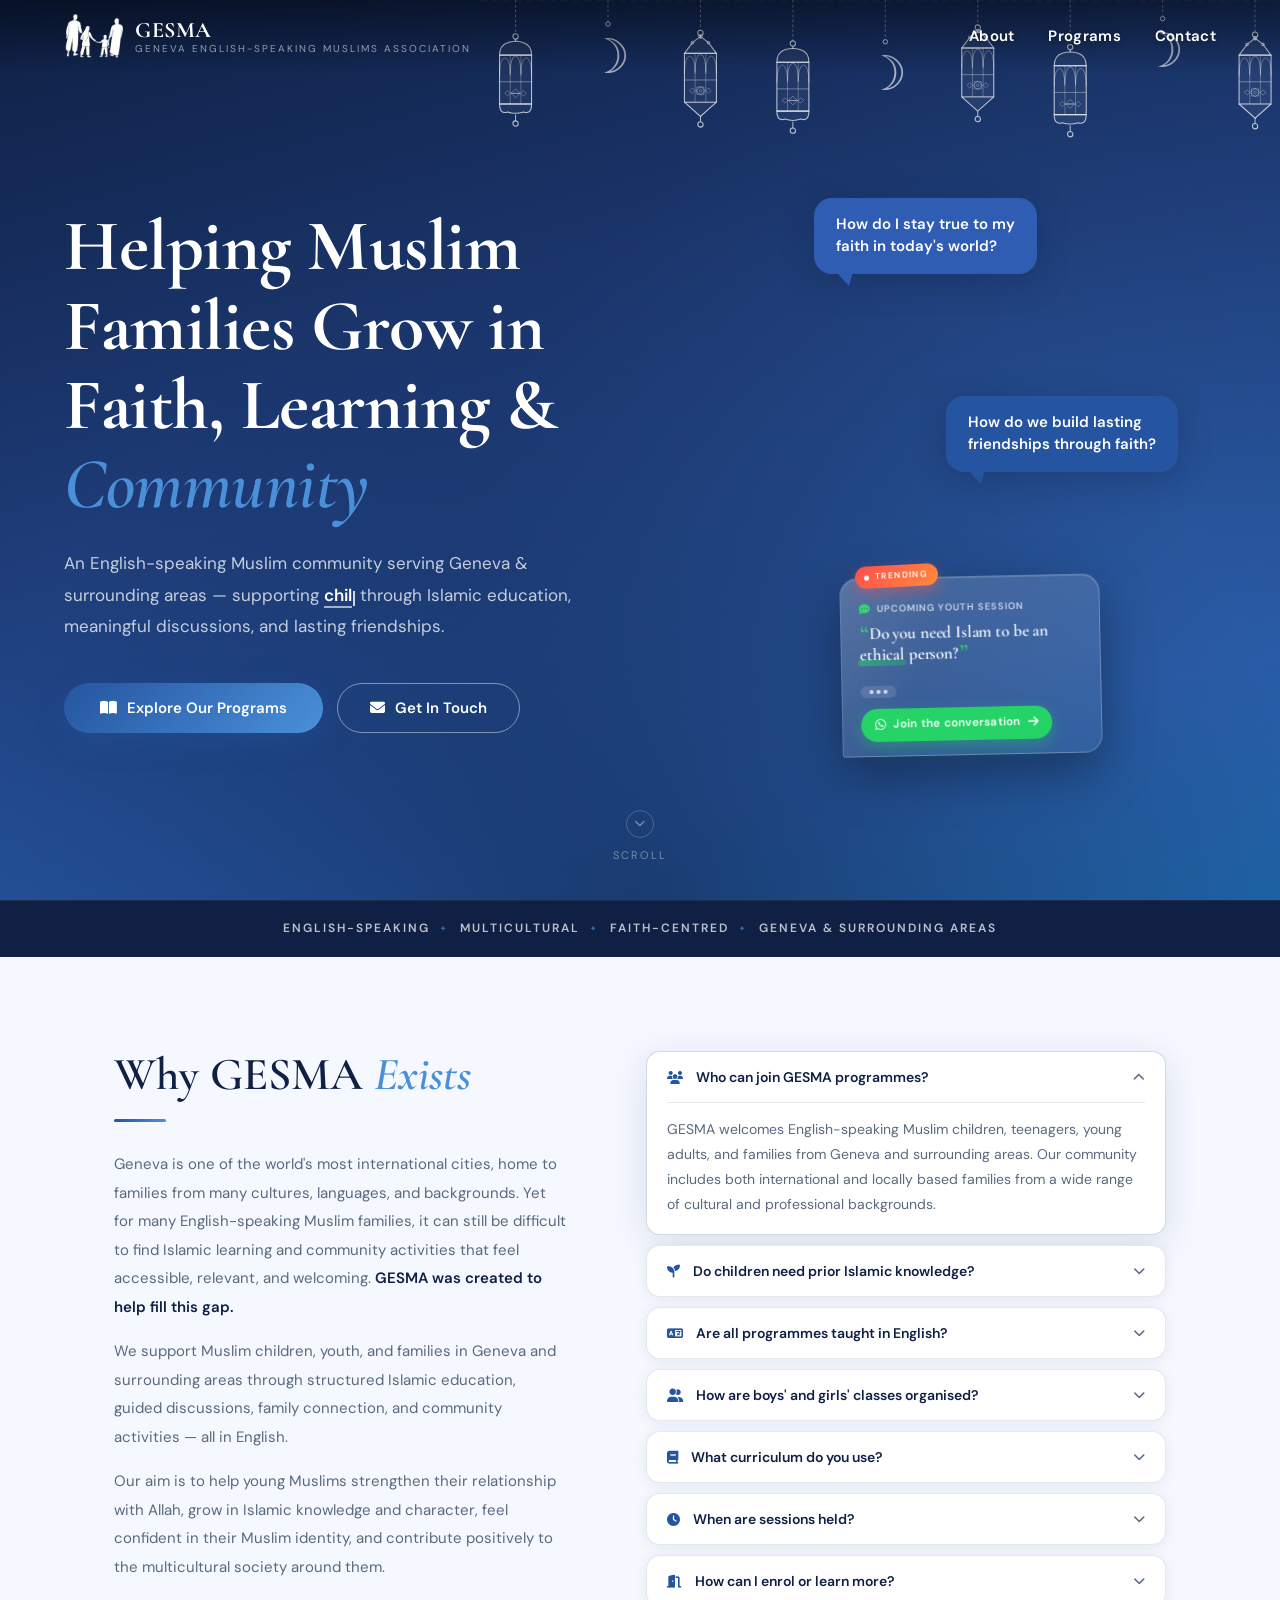
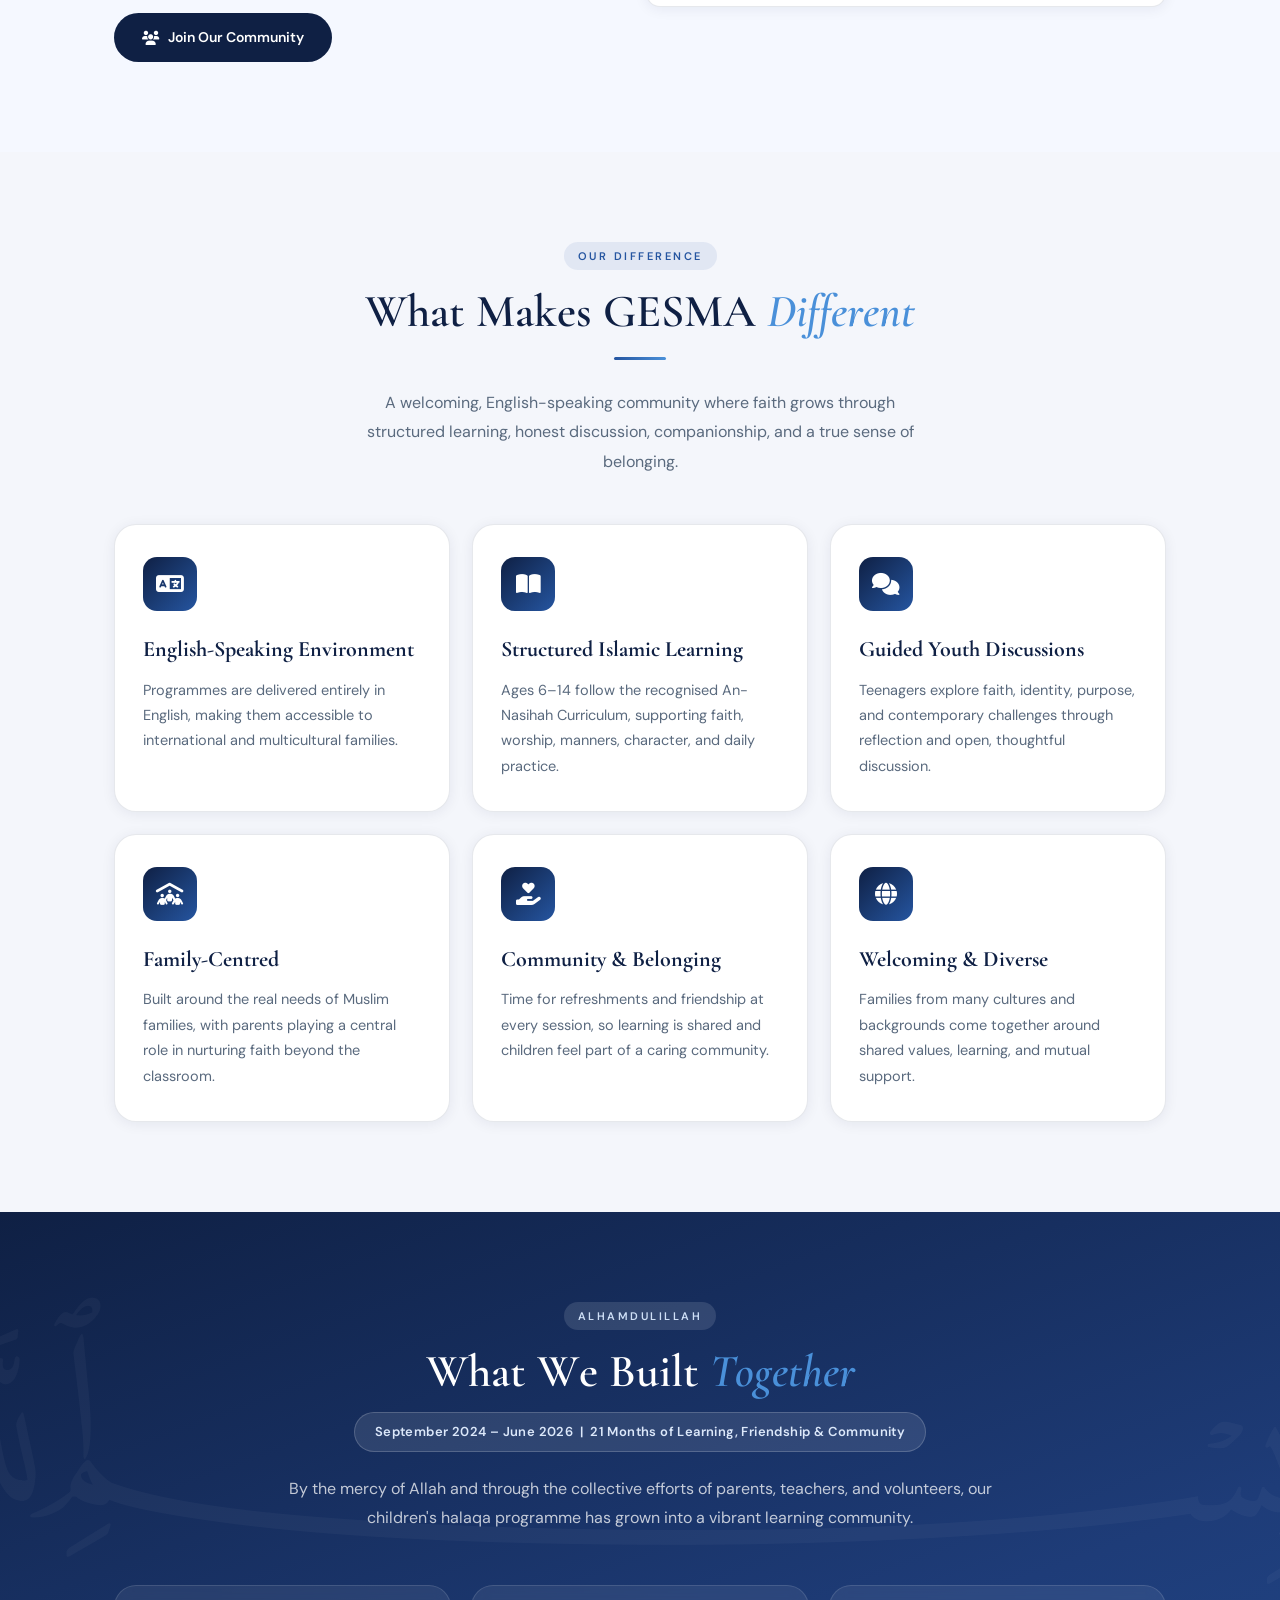
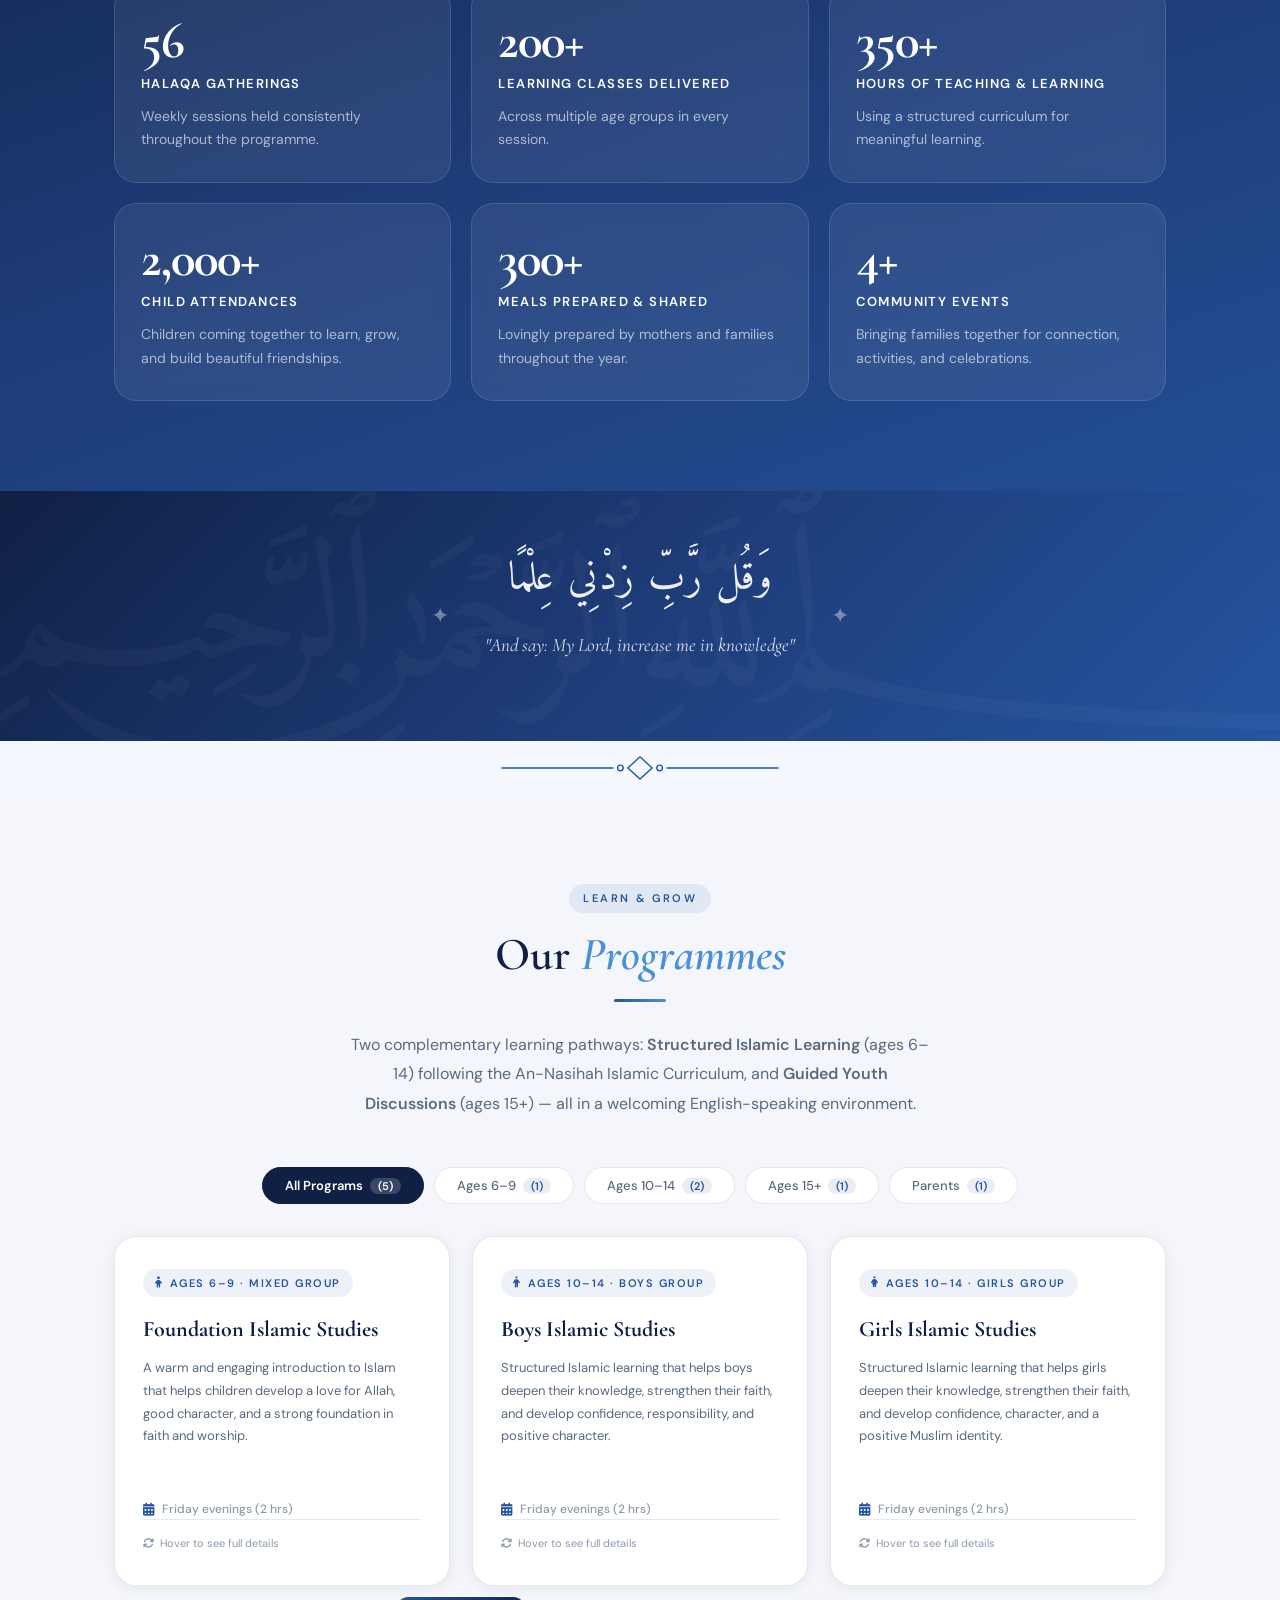
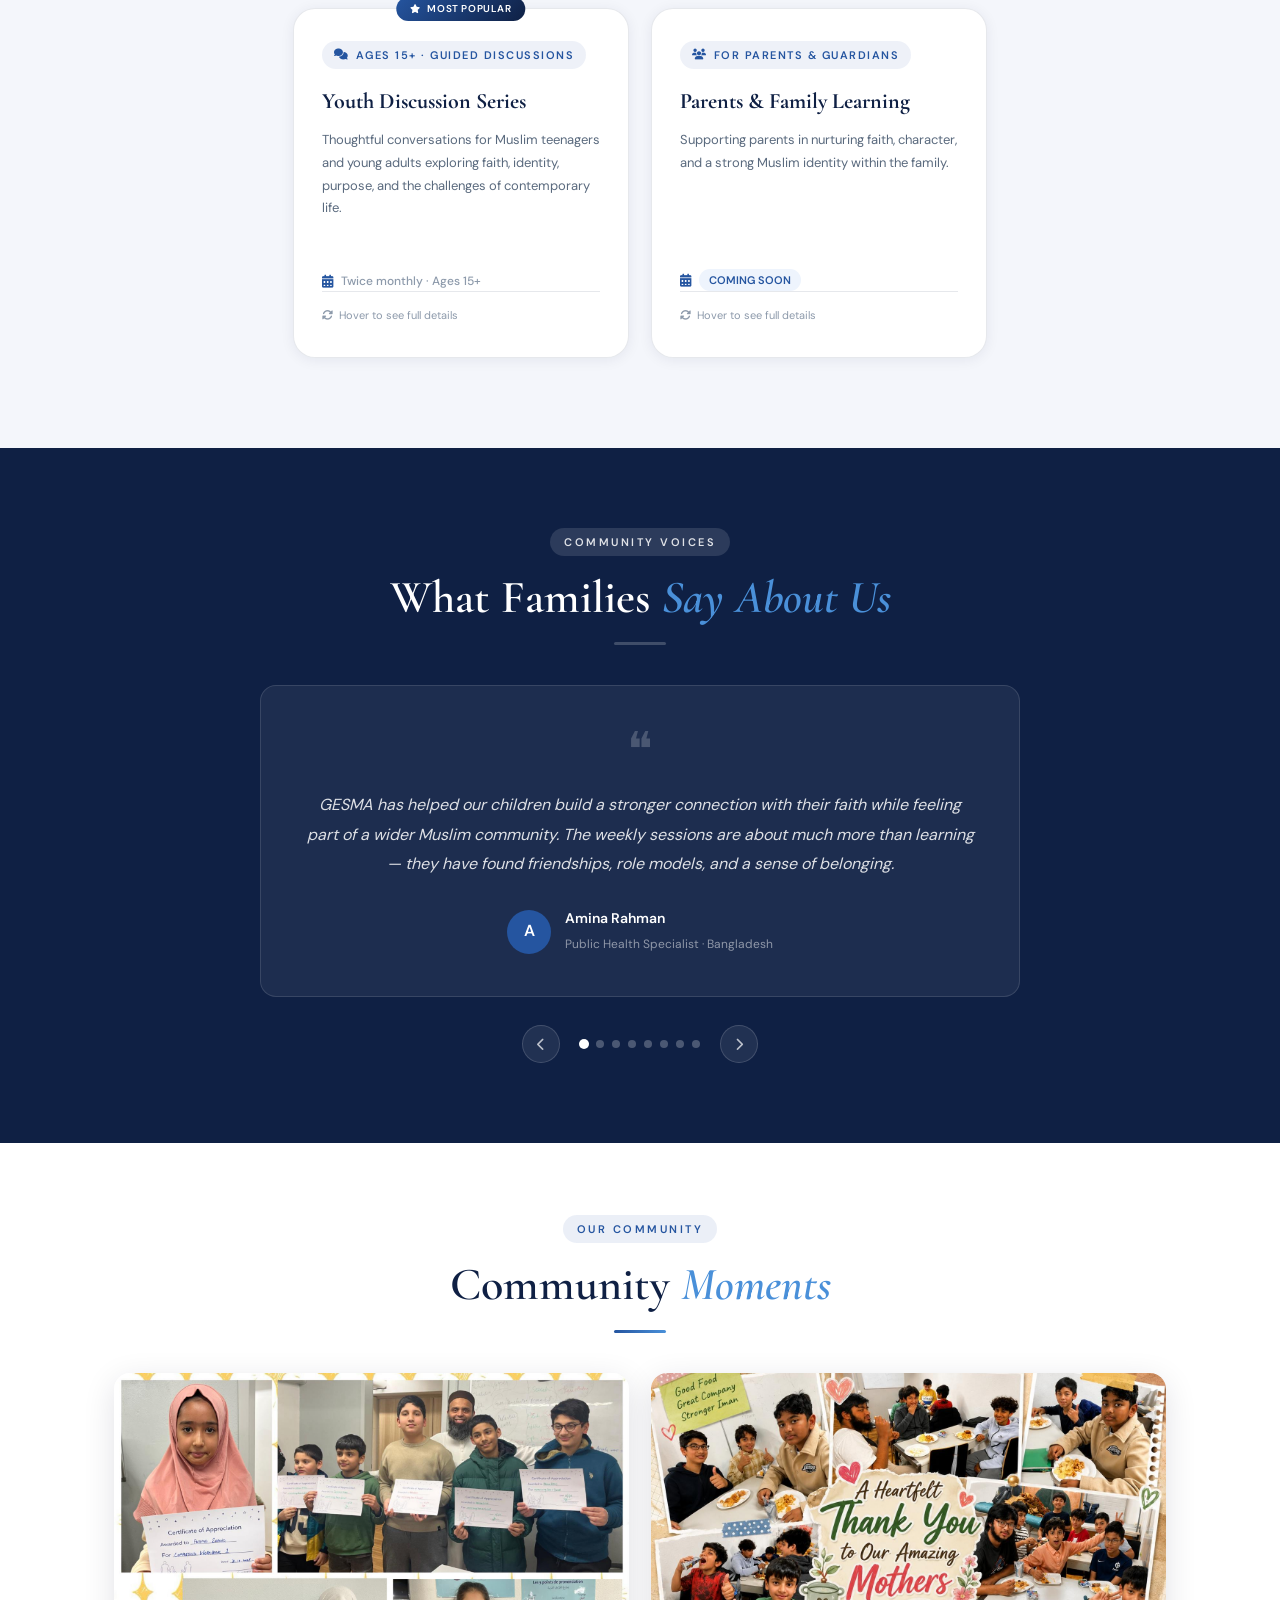
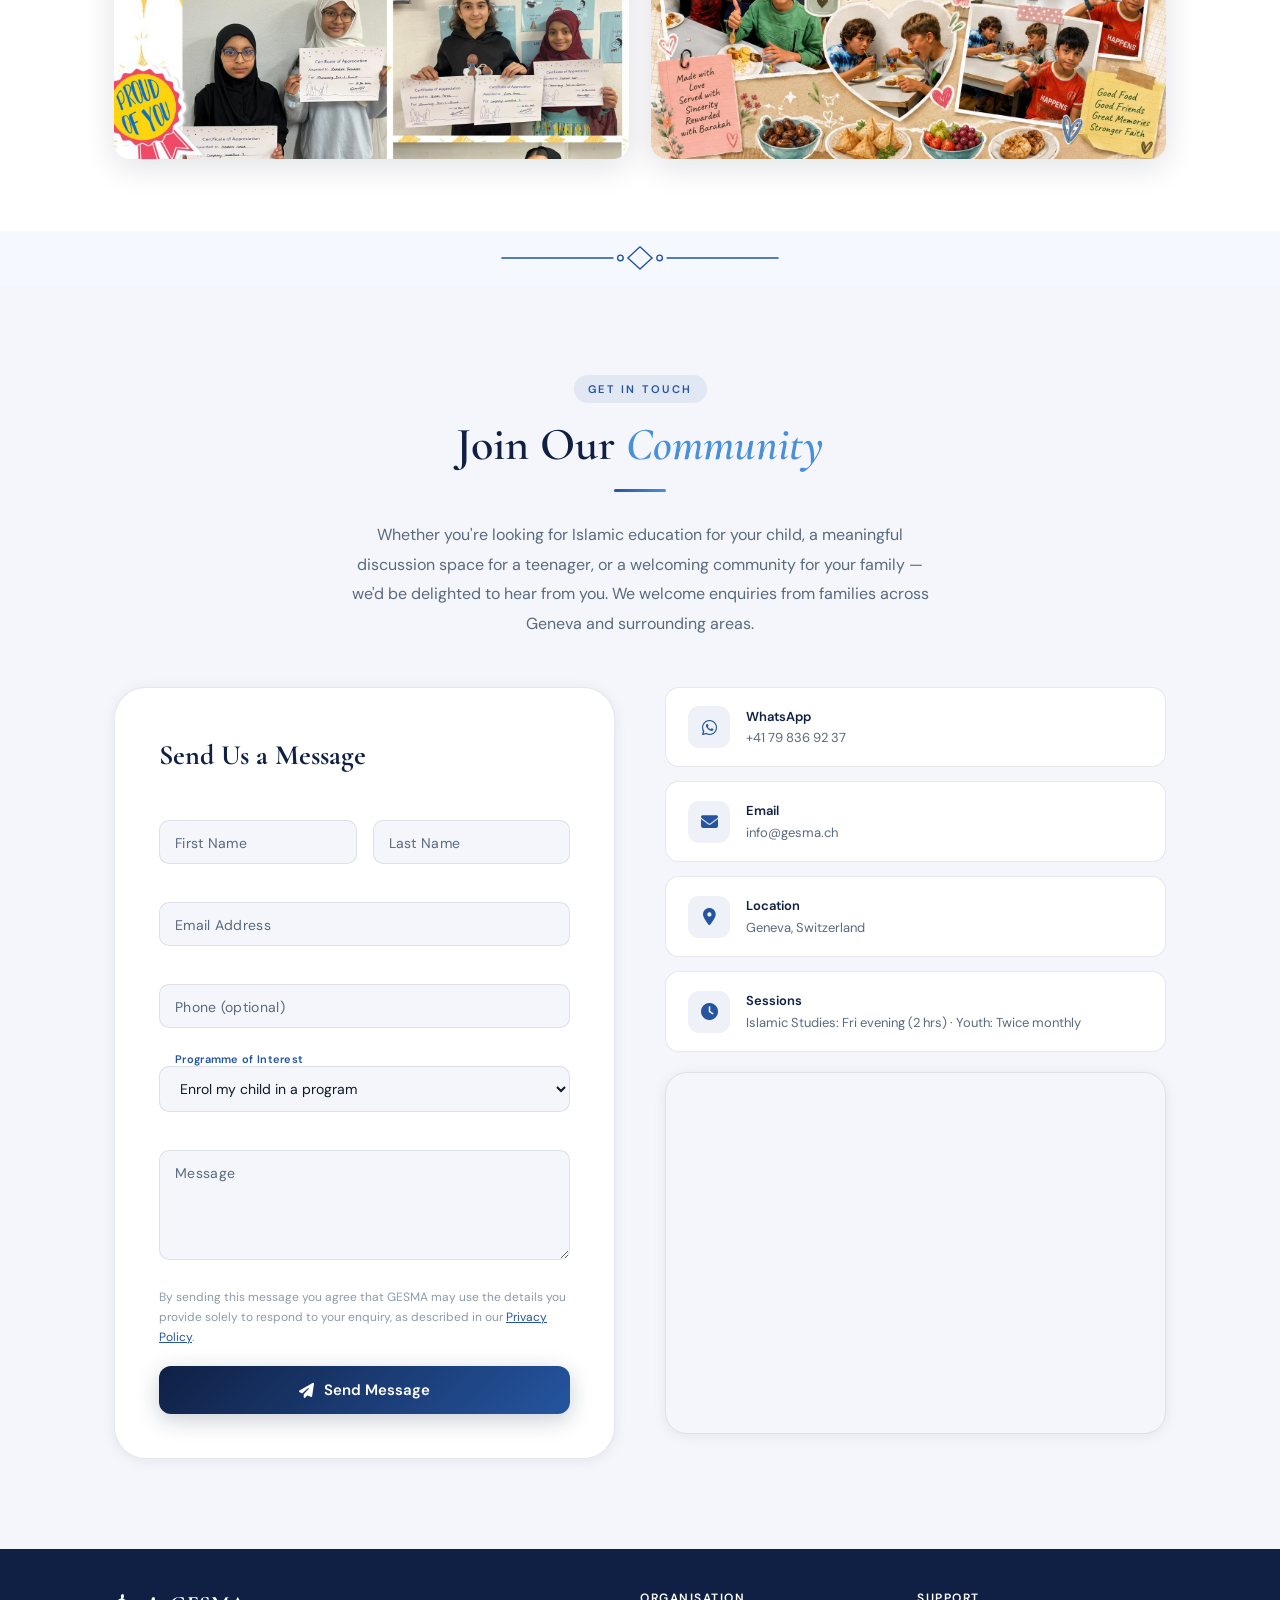
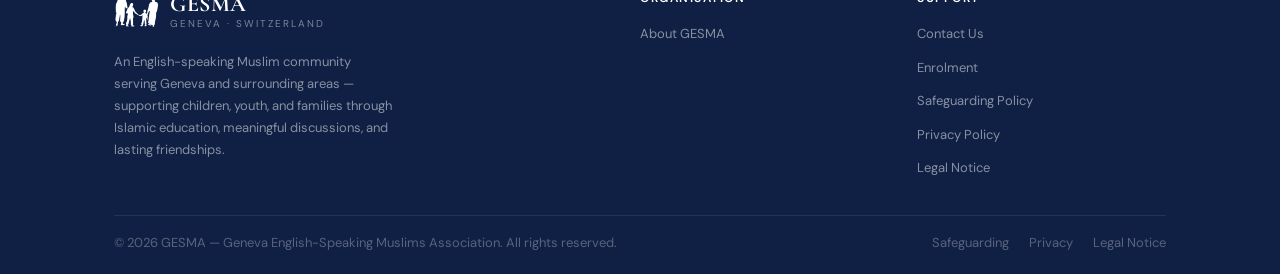
==== public/index.html @ 58cef281 "Remove favicon (tab icon) from all pages Co-Authored-By: Claude Opus 4.8 <noreply@anthropic.com>" ====
<!DOCTYPE html>
<html lang="en">

<head>
  <meta charset="UTF-8" />
  <meta name="viewport" content="width=device-width, initial-scale=1.0" />
  <title>GESMA – Geneva English-Speaking Muslims Association</title>
  <meta name="description" content="GESMA is an English-speaking Muslim community in Geneva offering structured Islamic education for children, guided youth discussions, and family activities — all in English." />

  <!-- Open Graph / link previews (WhatsApp, social) -->
  <meta property="og:type" content="website" />
  <meta property="og:site_name" content="GESMA" />
  <meta property="og:title" content="GESMA – Geneva English-Speaking Muslims Association" />
  <meta property="og:description" content="An English-speaking Muslim community in Geneva — Islamic education for children, guided youth discussions, and family activities, all in English." />
  <meta property="og:url" content="https://gesma.ch/" />
  <meta property="og:locale" content="en_GB" />
  <meta name="twitter:card" content="summary" />
  <meta name="twitter:title" content="GESMA – Geneva English-Speaking Muslims Association" />
  <meta name="twitter:description" content="An English-speaking Muslim community in Geneva — Islamic education, youth discussions, and family activities, all in English." />

  <link rel="stylesheet" href="assets/fonts/fonts.css" />
  <link rel="stylesheet" href="assets/fontawesome/css/all.min.css" />
  <link rel="stylesheet" href="style.css?v=2">
</head>

<body>

  <!-- Reading progress bar -->
  <div class="read-progress" id="readProgress"></div>

  <!-- NAVBAR -->
  <nav id="navbar">
    <div class="nav-inner">
      <a href="#" class="nav-logo">
        <img src="assets/final-logo.png" alt="GESMA Logo" class="logo-mark">
        <div class="logo-text">
          <strong>GESMA</strong>
          <span>Geneva English-Speaking Muslims Association</span>
        </div>
      </a>
      <nav class="nav-links">
        <a href="#about">About</a>
        <a href="#programs">Programs</a>
        <a href="#contact">Contact</a>
      </nav>
      <div class="hamburger" onclick="toggleMobile()">
        <span></span><span></span><span></span>
      </div>
    </div>
  </nav>

  <div id="mobileNav">
    <a href="#about" onclick="closeMobile()">About</a>
    <a href="#programs" onclick="closeMobile()">Programs</a>
    <a href="#contact" onclick="closeMobile()">Contact</a>
  </div>

  <!-- HERO -->
  <header class="hero" id="home">
    <div class="hero-bg-overlay"></div>
    <div class="hero-geometric-pattern"></div>
    <!-- Islamic decorative elements -->
    <div class="hero-deco" aria-hidden="true">
      <svg class="hero-deco-svg" viewBox="0 0 1440 210" preserveAspectRatio="xMidYMin meet" xmlns="http://www.w3.org/2000/svg">

        <!-- eave rope -->
        <line x1="540" y1="1" x2="1440" y2="1" stroke="rgba(255,255,255,.12)" stroke-width="0.8" stroke-dasharray="8 5"/>

        <!-- hd1: fanoos x=580 S=38 -->
        <g transform="translate(580,0)"><g class="hang hd1"><line x1="0" y1="0" x2="0" y2="38" stroke="rgba(255,255,255,.42)" stroke-width="1" stroke-dasharray="3 2.5"/>
          <circle cx="0" cy="41" r="3" stroke="rgba(255,255,255,.70)" stroke-width="1.2" fill="none"/>
          <line x1="0" y1="44" x2="0" y2="47" stroke="rgba(255,255,255,.70)" stroke-width="1.4"/>
          <path d="M-18,62 Q-18,51 -9,48 Q0,45 9,48 Q18,51 18,62 Z" stroke="rgba(255,255,255,.70)" stroke-width="1.2" fill="rgba(255,255,255,.05)"/>
          <rect x="-18" y="62" width="36" height="55" stroke="rgba(255,255,255,.70)" stroke-width="1.2" fill="rgba(255,255,255,.05)"/>
          <line x1="-6" y1="62" x2="-6" y2="117" stroke="rgba(255,255,255,.38)" stroke-width=".8"/>
          <line x1="6" y1="62" x2="6" y2="117" stroke="rgba(255,255,255,.38)" stroke-width=".8"/>
          <path d="M-6,83 Q-6,64 0,63 Q6,64 6,83" stroke="rgba(255,255,255,.38)" stroke-width="1" fill="none"/>
          <path d="M-18,85 Q-18,66 -12,65 Q-6,66 -6,85" stroke="rgba(255,255,255,.38)" stroke-width=".9" fill="none"/>
          <path d="M6,85 Q6,66 12,65 Q18,66 18,85" stroke="rgba(255,255,255,.38)" stroke-width=".9" fill="none"/>
          <line x1="-18" y1="92" x2="18" y2="92" stroke="rgba(255,255,255,.38)" stroke-width="1"/>
          <path d="M0,100 L5,105 L-5,105 Z" stroke="rgba(255,255,255,.38)" stroke-width=".9" fill="none"/>
          <path d="M0,110 L5,105 L-5,105 Z" stroke="rgba(255,255,255,.38)" stroke-width=".9" fill="none"/>
          <path d="M-9,102 L-6,105 L-9,108 L-12,105 Z" stroke="rgba(255,255,255,.38)" stroke-width=".8" fill="none"/>
          <path d="M9,102 L12,105 L9,108 L6,105 Z" stroke="rgba(255,255,255,.38)" stroke-width=".8" fill="none"/>
          <path d="M-18,117 Q-18,129 -9,126 Q0,129 9,126 Q18,129 18,117 Z" stroke="rgba(255,255,255,.70)" stroke-width="1.2" fill="rgba(255,255,255,.05)"/>
          <line x1="0" y1="129" x2="0" y2="136" stroke="rgba(255,255,255,.70)" stroke-width="1.1"/>
          <circle cx="0" cy="139" r="3" stroke="rgba(255,255,255,.70)" stroke-width="1.2" fill="none"/>
        </g></g>

        <!-- hd2: big moon x=684 S=24 -->
        <g transform="translate(684,0)"><g class="hang hd2"><line x1="0" y1="0" x2="0" y2="24" stroke="rgba(255,255,255,.42)" stroke-width="1" stroke-dasharray="3 2.5"/>
          <circle cx="0" cy="27" r="2.5" stroke="rgba(255,255,255,.70)" stroke-width="1.1" fill="none"/>
          <text x="0" y="68" text-anchor="middle" dominant-baseline="middle" font-size="54" fill="rgba(255,255,255,.62)">&#9789;</text>
        </g></g>

        <!-- hd3: qandeel x=788 S=34 -->
        <g transform="translate(788,0)"><g class="hang hd3"><line x1="0" y1="0" x2="0" y2="34" stroke="rgba(255,255,255,.42)" stroke-width="1" stroke-dasharray="3 2.5"/>
          <circle cx="0" cy="37" r="3" stroke="rgba(255,255,255,.70)" stroke-width="1.2" fill="none"/>
          <line x1="0" y1="40" x2="0" y2="43" stroke="rgba(255,255,255,.70)" stroke-width="1.4"/>
          <path d="M-18,60 L-9,48 L0,41 L9,48 L18,60 Z" stroke="rgba(255,255,255,.70)" stroke-width="1.2" fill="rgba(255,255,255,.05)"/>
          <circle cx="0" cy="41" r="2" stroke="rgba(255,255,255,.70)" stroke-width="1" fill="none"/>
          <circle cx="-9" cy="48" r="1.5" stroke="rgba(255,255,255,.70)" stroke-width="1" fill="none"/>
          <circle cx="9" cy="48" r="1.5" stroke="rgba(255,255,255,.70)" stroke-width="1" fill="none"/>
          <rect x="-18" y="60" width="36" height="55" stroke="rgba(255,255,255,.70)" stroke-width="1.2" fill="rgba(255,255,255,.05)"/>
          <line x1="-6" y1="60" x2="-6" y2="115" stroke="rgba(255,255,255,.38)" stroke-width=".8"/>
          <line x1="6" y1="60" x2="6" y2="115" stroke="rgba(255,255,255,.38)" stroke-width=".8"/>
          <path d="M-6,81 Q-6,62 0,61 Q6,62 6,81" stroke="rgba(255,255,255,.38)" stroke-width="1" fill="none"/>
          <path d="M-18,83 Q-18,64 -12,63 Q-6,64 -6,83" stroke="rgba(255,255,255,.38)" stroke-width=".9" fill="none"/>
          <path d="M6,83 Q6,64 12,63 Q18,64 18,83" stroke="rgba(255,255,255,.38)" stroke-width=".9" fill="none"/>
          <line x1="-18" y1="90" x2="18" y2="90" stroke="rgba(255,255,255,.38)" stroke-width="1"/>
          <path d="M0,97 L5,102 L0,107 L-5,102 Z" stroke="rgba(255,255,255,.38)" stroke-width=".9" fill="none"/>
          <path d="M-4,98 L4,98 L4,106 L-4,106 Z" stroke="rgba(255,255,255,.38)" stroke-width=".9" fill="none"/>
          <circle cx="0" cy="102" r="1.5" stroke="rgba(255,255,255,.38)" stroke-width=".8" fill="none"/>
          <path d="M-9,99 L-6,102 L-9,105 L-12,102 Z" stroke="rgba(255,255,255,.38)" stroke-width=".8" fill="none"/>
          <path d="M9,99 L12,102 L9,105 L6,102 Z" stroke="rgba(255,255,255,.38)" stroke-width=".8" fill="none"/>
          <path d="M-18,115 L0,131 L18,115" stroke="rgba(255,255,255,.70)" stroke-width="1.2" fill="rgba(255,255,255,.05)"/>
          <line x1="0" y1="131" x2="0" y2="137" stroke="rgba(255,255,255,.70)" stroke-width="1.1"/>
          <circle cx="0" cy="140" r="3" stroke="rgba(255,255,255,.70)" stroke-width="1.2" fill="none"/>
        </g></g>

        <!-- hd4: fanoos x=892 S=46 -->
        <g transform="translate(892,0)"><g class="hang hd4"><line x1="0" y1="0" x2="0" y2="46" stroke="rgba(255,255,255,.42)" stroke-width="1" stroke-dasharray="3 2.5"/>
          <circle cx="0" cy="49" r="3" stroke="rgba(255,255,255,.70)" stroke-width="1.2" fill="none"/>
          <line x1="0" y1="52" x2="0" y2="55" stroke="rgba(255,255,255,.70)" stroke-width="1.4"/>
          <path d="M-18,70 Q-18,59 -9,56 Q0,53 9,56 Q18,59 18,70 Z" stroke="rgba(255,255,255,.70)" stroke-width="1.2" fill="rgba(255,255,255,.05)"/>
          <rect x="-18" y="70" width="36" height="55" stroke="rgba(255,255,255,.70)" stroke-width="1.2" fill="rgba(255,255,255,.05)"/>
          <line x1="-6" y1="70" x2="-6" y2="125" stroke="rgba(255,255,255,.38)" stroke-width=".8"/>
          <line x1="6" y1="70" x2="6" y2="125" stroke="rgba(255,255,255,.38)" stroke-width=".8"/>
          <path d="M-6,91 Q-6,72 0,71 Q6,72 6,91" stroke="rgba(255,255,255,.38)" stroke-width="1" fill="none"/>
          <path d="M-18,93 Q-18,74 -12,73 Q-6,74 -6,93" stroke="rgba(255,255,255,.38)" stroke-width=".9" fill="none"/>
          <path d="M6,93 Q6,74 12,73 Q18,74 18,93" stroke="rgba(255,255,255,.38)" stroke-width=".9" fill="none"/>
          <line x1="-18" y1="100" x2="18" y2="100" stroke="rgba(255,255,255,.38)" stroke-width="1"/>
          <path d="M0,108 L5,113 L-5,113 Z" stroke="rgba(255,255,255,.38)" stroke-width=".9" fill="none"/>
          <path d="M0,118 L5,113 L-5,113 Z" stroke="rgba(255,255,255,.38)" stroke-width=".9" fill="none"/>
          <path d="M-9,110 L-6,113 L-9,116 L-12,113 Z" stroke="rgba(255,255,255,.38)" stroke-width=".8" fill="none"/>
          <path d="M9,110 L12,113 L9,116 L6,113 Z" stroke="rgba(255,255,255,.38)" stroke-width=".8" fill="none"/>
          <path d="M-18,125 Q-18,137 -9,134 Q0,137 9,134 Q18,137 18,125 Z" stroke="rgba(255,255,255,.70)" stroke-width="1.2" fill="rgba(255,255,255,.05)"/>
          <line x1="0" y1="137" x2="0" y2="144" stroke="rgba(255,255,255,.70)" stroke-width="1.1"/>
          <circle cx="0" cy="147" r="3" stroke="rgba(255,255,255,.70)" stroke-width="1.2" fill="none"/>
        </g></g>

        <!-- hd5: big moon x=996 S=44 -->
        <g transform="translate(996,0)"><g class="hang hd5"><line x1="0" y1="0" x2="0" y2="44" stroke="rgba(255,255,255,.42)" stroke-width="1" stroke-dasharray="3 2.5"/>
          <circle cx="0" cy="47" r="2.5" stroke="rgba(255,255,255,.70)" stroke-width="1.1" fill="none"/>
          <text x="0" y="88" text-anchor="middle" dominant-baseline="middle" font-size="54" fill="rgba(255,255,255,.62)">&#9789;</text>
        </g></g>

        <!-- hd6: qandeel x=1100 S=28 -->
        <g transform="translate(1100,0)"><g class="hang hd6"><line x1="0" y1="0" x2="0" y2="28" stroke="rgba(255,255,255,.42)" stroke-width="1" stroke-dasharray="3 2.5"/>
          <circle cx="0" cy="31" r="3" stroke="rgba(255,255,255,.70)" stroke-width="1.2" fill="none"/>
          <line x1="0" y1="34" x2="0" y2="37" stroke="rgba(255,255,255,.70)" stroke-width="1.4"/>
          <path d="M-18,54 L-9,42 L0,35 L9,42 L18,54 Z" stroke="rgba(255,255,255,.70)" stroke-width="1.2" fill="rgba(255,255,255,.05)"/>
          <circle cx="0" cy="35" r="2" stroke="rgba(255,255,255,.70)" stroke-width="1" fill="none"/>
          <circle cx="-9" cy="42" r="1.5" stroke="rgba(255,255,255,.70)" stroke-width="1" fill="none"/>
          <circle cx="9" cy="42" r="1.5" stroke="rgba(255,255,255,.70)" stroke-width="1" fill="none"/>
          <rect x="-18" y="54" width="36" height="55" stroke="rgba(255,255,255,.70)" stroke-width="1.2" fill="rgba(255,255,255,.05)"/>
          <line x1="-6" y1="54" x2="-6" y2="109" stroke="rgba(255,255,255,.38)" stroke-width=".8"/>
          <line x1="6" y1="54" x2="6" y2="109" stroke="rgba(255,255,255,.38)" stroke-width=".8"/>
          <path d="M-6,75 Q-6,56 0,55 Q6,56 6,75" stroke="rgba(255,255,255,.38)" stroke-width="1" fill="none"/>
          <path d="M-18,77 Q-18,58 -12,57 Q-6,58 -6,77" stroke="rgba(255,255,255,.38)" stroke-width=".9" fill="none"/>
          <path d="M6,77 Q6,58 12,57 Q18,58 18,77" stroke="rgba(255,255,255,.38)" stroke-width=".9" fill="none"/>
          <line x1="-18" y1="84" x2="18" y2="84" stroke="rgba(255,255,255,.38)" stroke-width="1"/>
          <path d="M0,91 L5,96 L0,101 L-5,96 Z" stroke="rgba(255,255,255,.38)" stroke-width=".9" fill="none"/>
          <path d="M-4,92 L4,92 L4,100 L-4,100 Z" stroke="rgba(255,255,255,.38)" stroke-width=".9" fill="none"/>
          <circle cx="0" cy="96" r="1.5" stroke="rgba(255,255,255,.38)" stroke-width=".8" fill="none"/>
          <path d="M-9,93 L-6,96 L-9,99 L-12,96 Z" stroke="rgba(255,255,255,.38)" stroke-width=".8" fill="none"/>
          <path d="M9,93 L12,96 L9,99 L6,96 Z" stroke="rgba(255,255,255,.38)" stroke-width=".8" fill="none"/>
          <path d="M-18,109 L0,125 L18,109" stroke="rgba(255,255,255,.70)" stroke-width="1.2" fill="rgba(255,255,255,.05)"/>
          <line x1="0" y1="125" x2="0" y2="131" stroke="rgba(255,255,255,.70)" stroke-width="1.1"/>
          <circle cx="0" cy="134" r="3" stroke="rgba(255,255,255,.70)" stroke-width="1.2" fill="none"/>
        </g></g>

        <!-- hd7: fanoos x=1204 S=50 -->
        <g transform="translate(1204,0)"><g class="hang hd7"><line x1="0" y1="0" x2="0" y2="50" stroke="rgba(255,255,255,.42)" stroke-width="1" stroke-dasharray="3 2.5"/>
          <circle cx="0" cy="53" r="3" stroke="rgba(255,255,255,.70)" stroke-width="1.2" fill="none"/>
          <line x1="0" y1="56" x2="0" y2="59" stroke="rgba(255,255,255,.70)" stroke-width="1.4"/>
          <path d="M-18,74 Q-18,63 -9,60 Q0,57 9,60 Q18,63 18,74 Z" stroke="rgba(255,255,255,.70)" stroke-width="1.2" fill="rgba(255,255,255,.05)"/>
          <rect x="-18" y="74" width="36" height="55" stroke="rgba(255,255,255,.70)" stroke-width="1.2" fill="rgba(255,255,255,.05)"/>
          <line x1="-6" y1="74" x2="-6" y2="129" stroke="rgba(255,255,255,.38)" stroke-width=".8"/>
          <line x1="6" y1="74" x2="6" y2="129" stroke="rgba(255,255,255,.38)" stroke-width=".8"/>
          <path d="M-6,95 Q-6,76 0,75 Q6,76 6,95" stroke="rgba(255,255,255,.38)" stroke-width="1" fill="none"/>
          <path d="M-18,97 Q-18,78 -12,77 Q-6,78 -6,97" stroke="rgba(255,255,255,.38)" stroke-width=".9" fill="none"/>
          <path d="M6,97 Q6,78 12,77 Q18,78 18,97" stroke="rgba(255,255,255,.38)" stroke-width=".9" fill="none"/>
          <line x1="-18" y1="104" x2="18" y2="104" stroke="rgba(255,255,255,.38)" stroke-width="1"/>
          <path d="M0,112 L5,117 L-5,117 Z" stroke="rgba(255,255,255,.38)" stroke-width=".9" fill="none"/>
          <path d="M0,122 L5,117 L-5,117 Z" stroke="rgba(255,255,255,.38)" stroke-width=".9" fill="none"/>
          <path d="M-9,114 L-6,117 L-9,120 L-12,117 Z" stroke="rgba(255,255,255,.38)" stroke-width=".8" fill="none"/>
          <path d="M9,114 L12,117 L9,120 L6,117 Z" stroke="rgba(255,255,255,.38)" stroke-width=".8" fill="none"/>
          <path d="M-18,129 Q-18,141 -9,138 Q0,141 9,138 Q18,141 18,129 Z" stroke="rgba(255,255,255,.70)" stroke-width="1.2" fill="rgba(255,255,255,.05)"/>
          <line x1="0" y1="141" x2="0" y2="148" stroke="rgba(255,255,255,.70)" stroke-width="1.1"/>
          <circle cx="0" cy="151" r="3" stroke="rgba(255,255,255,.70)" stroke-width="1.2" fill="none"/>
        </g></g>

        <!-- hd8: big moon x=1308 S=18 -->
        <g transform="translate(1308,0)"><g class="hang hd8"><line x1="0" y1="0" x2="0" y2="18" stroke="rgba(255,255,255,.42)" stroke-width="1" stroke-dasharray="3 2.5"/>
          <circle cx="0" cy="21" r="2.5" stroke="rgba(255,255,255,.70)" stroke-width="1.1" fill="none"/>
          <text x="0" y="62" text-anchor="middle" dominant-baseline="middle" font-size="54" fill="rgba(255,255,255,.62)">&#9789;</text>
        </g></g>

        <!-- hd9: qandeel x=1412 S=36 -->
        <g transform="translate(1412,0)"><g class="hang hd9"><line x1="0" y1="0" x2="0" y2="36" stroke="rgba(255,255,255,.42)" stroke-width="1" stroke-dasharray="3 2.5"/>
          <circle cx="0" cy="39" r="3" stroke="rgba(255,255,255,.70)" stroke-width="1.2" fill="none"/>
          <line x1="0" y1="42" x2="0" y2="45" stroke="rgba(255,255,255,.70)" stroke-width="1.4"/>
          <path d="M-18,62 L-9,50 L0,43 L9,50 L18,62 Z" stroke="rgba(255,255,255,.70)" stroke-width="1.2" fill="rgba(255,255,255,.05)"/>
          <circle cx="0" cy="43" r="2" stroke="rgba(255,255,255,.70)" stroke-width="1" fill="none"/>
          <circle cx="-9" cy="50" r="1.5" stroke="rgba(255,255,255,.70)" stroke-width="1" fill="none"/>
          <circle cx="9" cy="50" r="1.5" stroke="rgba(255,255,255,.70)" stroke-width="1" fill="none"/>
          <rect x="-18" y="62" width="36" height="55" stroke="rgba(255,255,255,.70)" stroke-width="1.2" fill="rgba(255,255,255,.05)"/>
          <line x1="-6" y1="62" x2="-6" y2="117" stroke="rgba(255,255,255,.38)" stroke-width=".8"/>
          <line x1="6" y1="62" x2="6" y2="117" stroke="rgba(255,255,255,.38)" stroke-width=".8"/>
          <path d="M-6,83 Q-6,64 0,63 Q6,64 6,83" stroke="rgba(255,255,255,.38)" stroke-width="1" fill="none"/>
          <path d="M-18,85 Q-18,66 -12,65 Q-6,66 -6,85" stroke="rgba(255,255,255,.38)" stroke-width=".9" fill="none"/>
          <path d="M6,85 Q6,66 12,65 Q18,66 18,85" stroke="rgba(255,255,255,.38)" stroke-width=".9" fill="none"/>
          <line x1="-18" y1="92" x2="18" y2="92" stroke="rgba(255,255,255,.38)" stroke-width="1"/>
          <path d="M0,99 L5,104 L0,109 L-5,104 Z" stroke="rgba(255,255,255,.38)" stroke-width=".9" fill="none"/>
          <path d="M-4,100 L4,100 L4,108 L-4,108 Z" stroke="rgba(255,255,255,.38)" stroke-width=".9" fill="none"/>
          <circle cx="0" cy="104" r="1.5" stroke="rgba(255,255,255,.38)" stroke-width=".8" fill="none"/>
          <path d="M-9,101 L-6,104 L-9,107 L-12,104 Z" stroke="rgba(255,255,255,.38)" stroke-width=".8" fill="none"/>
          <path d="M9,101 L12,104 L9,107 L6,104 Z" stroke="rgba(255,255,255,.38)" stroke-width=".8" fill="none"/>
          <path d="M-18,117 L0,133 L18,117" stroke="rgba(255,255,255,.70)" stroke-width="1.2" fill="rgba(255,255,255,.05)"/>
          <line x1="0" y1="133" x2="0" y2="139" stroke="rgba(255,255,255,.70)" stroke-width="1.1"/>
          <circle cx="0" cy="142" r="3" stroke="rgba(255,255,255,.70)" stroke-width="1.2" fill="none"/>
        </g></g>

        <!-- stars -->
        <text class="deco-star ds1" x="632" y="36" text-anchor="middle" dominant-baseline="middle" font-size="8">&#10022;</text>
        <text class="deco-star ds2" x="736" y="62" text-anchor="middle" dominant-baseline="middle" font-size="6">&#9733;</text>
        <text class="deco-star ds3" x="840" y="28" text-anchor="middle" dominant-baseline="middle" font-size="9">&#10022;</text>
        <text class="deco-star ds4" x="944" y="68" text-anchor="middle" dominant-baseline="middle" font-size="7">&#10022;</text>
        <text class="deco-star ds5" x="1048" y="40" text-anchor="middle" dominant-baseline="middle" font-size="8">&#10022;</text>
        <text class="deco-star ds6" x="1152" y="22" text-anchor="middle" dominant-baseline="middle" font-size="6">&#9733;</text>
        <text class="deco-star ds7" x="1256" y="70" text-anchor="middle" dominant-baseline="middle" font-size="9">&#10022;</text>
        <text class="deco-star ds8" x="1360" y="36" text-anchor="middle" dominant-baseline="middle" font-size="7">&#10022;</text>
        <text class="deco-star ds9" x="1432" y="58" text-anchor="middle" dominant-baseline="middle" font-size="8">&#10022;</text>
      </svg>

      <!-- Conversation bubbles -->
      <div class="chat-bubble cb1">How do I stay true to my<br>faith in today's world?</div>
      <div class="chat-bubble cb2">How do we build lasting<br>friendships through faith?</div>

    </div>
    <div class="hero-inner">
      <h1 class="hero-title">Helping Muslim Families Grow in<br>Faith, Learning &amp; <em>Community</em></h1>
      <p class="hero-sub">An English-speaking Muslim community serving Geneva &amp; surrounding areas — supporting <span class="tw-wrap"><span class="tw-word"></span><span class="tw-cursor"></span></span> through Islamic education, meaningful discussions, and lasting friendships.</p>
      <div class="hero-btns">
        <button class="btn-hero-gold" onclick="document.getElementById('programs').scrollIntoView({behavior:'smooth'})">
          <i class="fas fa-book-open"></i> Explore Our Programs
        </button>
        <button class="btn-hero-outline"
          onclick="document.getElementById('contact').scrollIntoView({behavior:'smooth'})">
          <i class="fas fa-envelope"></i> Get In Touch
        </button>
      </div>
    </div>

    <div class="hero-session-wrap" id="heroSession">
      <div class="hsc-trend">
        <span class="hsc-dot"></span> TRENDING
      </div>
      <div class="hsc-bubble">
        <div class="hsc-meta">
          <i class="fas fa-comment-dots"></i>
          <span>Upcoming Youth Session</span>
        </div>
        <h3 class="hsc-topic">
          <span class="hsc-quote">&ldquo;</span>Do you need Islam to be an <span class="hsc-hl">ethical</span> person?<span class="hsc-quote">&rdquo;</span>
        </h3>
        <div class="hsc-typing"><span></span><span></span><span></span></div>
        <a class="hsc-cta"
           href="https://wa.me/41798369237?text=Assalamu%20Alaikum!%20I%27d%20love%20to%20join%20the%20upcoming%20youth%20session%20on%20%22Do%20you%20need%20Islam%20to%20be%20an%20ethical%20person%3F%22"
           target="_blank" rel="noopener">
          <i class="fab fa-whatsapp"></i>
          <span>Join the conversation</span>
          <i class="fas fa-arrow-right hsc-arrow"></i>
        </a>
      </div>
    </div>
    <div class="hero-scroll" onclick="document.getElementById('about').scrollIntoView({behavior:'smooth'})" role="button" aria-label="Scroll to next section">
      <div class="scroll-arrow"><i class="fas fa-chevron-down" style="font-size:11px"></i></div>
      <span>Scroll</span>
    </div>
  </header>

  <!-- IDENTITY BAR -->
  <div class="identity-bar" aria-label="What defines GESMA">
    <div class="container">
      <span>English-Speaking</span>
      <span>Multicultural</span>
      <span>Faith-Centred</span>
      <span>Geneva &amp; Surrounding Areas</span>
    </div>
  </div>

  <!-- WHO WE ARE -->
  <section id="about">
    <div class="container">
      <div class="who-inner">
        <div class="fade-left">
          <h2 class="section-title">Why GESMA <em>Exists</em></h2>
          <div class="divider"></div>
          <p style="font-size:15px;color:var(--ink-soft);line-height:1.9;margin-bottom:16px">Geneva is one of the world's most international cities, home to families from many cultures, languages, and backgrounds. Yet for many English-speaking Muslim families, it can still be difficult to find Islamic learning and community activities that feel accessible, relevant, and welcoming. <strong style="color:var(--navy)">GESMA was created to help fill this gap.</strong></p>
          <p style="font-size:15px;color:var(--ink-soft);line-height:1.9;margin-bottom:16px">We support Muslim children, youth, and families in Geneva and surrounding areas through structured Islamic education, guided discussions, family connection, and community activities — all in English.</p>
          <p style="font-size:15px;color:var(--ink-soft);line-height:1.9;margin-bottom:32px">Our aim is to help young Muslims strengthen their relationship with Allah, grow in Islamic knowledge and character, feel confident in their Muslim identity, and contribute positively to the multicultural society around them.</p>
          <a href="#contact" data-magnetic
            style="display:inline-flex;align-items:center;gap:8px;background:var(--navy);color:white;padding:13px 28px;border-radius:50px;text-decoration:none;font-size:14px;font-weight:600;transition:transform 0.3s ease,background var(--transition)"
            onmouseover="this.style.background='var(--blue)'" onmouseout="this.style.background='var(--navy)'">
            <i class="fas fa-users"></i> Join Our Community
          </a>
        </div>
        <div class="fade-right">
          <div class="faq-accordion">
            <div class="faq-item faq-open">
              <button class="faq-q" onclick="toggleFaq(this)">
                <span><i class="fas fa-users faq-ico"></i> Who can join GESMA programmes?</span>
                <i class="fas fa-chevron-down faq-arrow"></i>
              </button>
              <div class="faq-a">
                <p>GESMA welcomes English-speaking Muslim children, teenagers, young adults, and families from Geneva and surrounding areas. Our community includes both international and locally based families from a wide range of cultural and professional backgrounds.</p>
              </div>
            </div>
            <div class="faq-item">
              <button class="faq-q" onclick="toggleFaq(this)">
                <span><i class="fas fa-seedling faq-ico"></i> Do children need prior Islamic knowledge?</span>
                <i class="fas fa-chevron-down faq-arrow"></i>
              </button>
              <div class="faq-a">
                <p>No. Our programmes are designed to accommodate children with different levels of knowledge and experience. We aim to support each child's learning journey in a positive and encouraging environment.</p>
              </div>
            </div>
            <div class="faq-item">
              <button class="faq-q" onclick="toggleFaq(this)">
                <span><i class="fas fa-language faq-ico"></i> Are all programmes taught in English?</span>
                <i class="fas fa-chevron-down faq-arrow"></i>
              </button>
              <div class="faq-a">
                <p>Yes. All classes, discussions, and learning activities are conducted in English, making them accessible to international and multicultural families.</p>
              </div>
            </div>
            <div class="faq-item">
              <button class="faq-q" onclick="toggleFaq(this)">
                <span><i class="fas fa-user-friends faq-ico"></i> How are boys' and girls' classes organised?</span>
                <i class="fas fa-chevron-down faq-arrow"></i>
              </button>
              <div class="faq-a">
                <p>Children aged 6–9 attend mixed classes. From ages 10–14, boys and girls learn in separate groups to provide an age-appropriate learning environment during the teenage years. For the Youth Discussion Series (ages 15+), brothers and sisters participate in the same session while remaining seated in separate areas, using an interactive, discussion-based format.</p>
              </div>
            </div>
            <div class="faq-item">
              <button class="faq-q" onclick="toggleFaq(this)">
                <span><i class="fas fa-book faq-ico"></i> What curriculum do you use?</span>
                <i class="fas fa-chevron-down faq-arrow"></i>
              </button>
              <div class="faq-a">
                <p>Our Islamic Studies programme follows the internationally recognised An-Nasihah Islamic Curriculum, combining Islamic beliefs, worship, Prophetic teachings, Seerah, Islamic history, character development, and daily conduct. The Youth Discussion Series draws on resources from Yaqeen Institute, Al-Nasihah's Living Islam series, and other carefully selected materials.</p>
              </div>
            </div>
            <div class="faq-item">
              <button class="faq-q" onclick="toggleFaq(this)">
                <span><i class="fas fa-clock faq-ico"></i> When are sessions held?</span>
                <i class="fas fa-chevron-down faq-arrow"></i>
              </button>
              <div class="faq-a">
                <p>The Islamic Studies programme is held every <strong>Friday evening</strong>, for approximately two hours. As the start time can vary through the year, please contact us for the latest timing. The Youth Discussion Series is typically held twice a month. Please contact us for the latest schedule, venue details, and programme availability.</p>
              </div>
            </div>
            <div class="faq-item">
              <button class="faq-q" onclick="toggleFaq(this)">
                <span><i class="fas fa-door-open faq-ico"></i> How can I enrol or learn more?</span>
                <i class="fas fa-chevron-down faq-arrow"></i>
              </button>
              <div class="faq-a">
                <p>Simply get in touch through the contact form, WhatsApp, or email. We would be happy to answer your questions, discuss the most suitable programme for your child or family, and guide you through the enrolment process.</p>
              </div>
            </div>
          </div>
        </div>
      </div>
    </div>
  </section>

  <!-- WHAT MAKES GESMA DIFFERENT -->
  <section class="diff-section">
    <div class="container">
      <div class="tc fade-up">
        <span class="tag tag-blue">Our Difference</span>
        <h2 class="section-title">What Makes GESMA <em>Different</em></h2>
        <div class="divider"></div>
        <p class="section-desc">A welcoming, English-speaking community where faith grows through structured learning, honest discussion, companionship, and a true sense of belonging.</p>
      </div>
      <div class="diff-grid">
        <div class="diff-card fade-up delay-1">
          <div class="diff-icon"><i class="fas fa-language"></i></div>
          <h3>English-Speaking Environment</h3>
          <p>Programmes are delivered entirely in English, making them accessible to international and multicultural families.</p>
        </div>
        <div class="diff-card fade-up delay-2">
          <div class="diff-icon"><i class="fas fa-book-open"></i></div>
          <h3>Structured Islamic Learning</h3>
          <p>Ages 6–14 follow the recognised An-Nasihah Curriculum, supporting faith, worship, manners, character, and daily practice.</p>
        </div>
        <div class="diff-card fade-up delay-3">
          <div class="diff-icon"><i class="fas fa-comments"></i></div>
          <h3>Guided Youth Discussions</h3>
          <p>Teenagers explore faith, identity, purpose, and contemporary challenges through reflection and open, thoughtful discussion.</p>
        </div>
        <div class="diff-card fade-up delay-4">
          <div class="diff-icon"><i class="fas fa-people-roof"></i></div>
          <h3>Family-Centred</h3>
          <p>Built around the real needs of Muslim families, with parents playing a central role in nurturing faith beyond the classroom.</p>
        </div>
        <div class="diff-card fade-up delay-5">
          <div class="diff-icon"><i class="fas fa-hand-holding-heart"></i></div>
          <h3>Community &amp; Belonging</h3>
          <p>Time for refreshments and friendship at every session, so learning is shared and children feel part of a caring community.</p>
        </div>
        <div class="diff-card fade-up delay-6">
          <div class="diff-icon"><i class="fas fa-globe"></i></div>
          <h3>Welcoming &amp; Diverse</h3>
          <p>Families from many cultures and backgrounds come together around shared values, learning, and mutual support.</p>
        </div>
      </div>
    </div>
  </section>

  <!-- WHAT WE BUILT TOGETHER (IMPACT NUMBERS) -->
  <section class="numbers-section" id="impact">
    <div class="container">
      <div class="tc fade-up">
        <span class="tag tag-light">Alhamdulillah</span>
        <h2 class="section-title nm-title">What We Built <em>Together</em></h2>
        <div class="nm-period">September 2024 – June 2026 &nbsp;|&nbsp; 21 Months of Learning, Friendship &amp; Community</div>
        <p class="nm-intro">By the mercy of Allah and through the collective efforts of parents, teachers, and volunteers, our children's halaqa programme has grown into a vibrant learning community.</p>
      </div>

      <div class="numbers-grid fade-up">
        <div class="number-card">
          <div class="stat-num" data-target="56">0</div>
          <h4>Halaqa Gatherings</h4>
          <p>Weekly sessions held consistently throughout the programme.</p>
        </div>
        <div class="number-card">
          <div class="stat-num" data-target="200" data-suffix="+">0</div>
          <h4>Learning Classes Delivered</h4>
          <p>Across multiple age groups in every session.</p>
        </div>
        <div class="number-card">
          <div class="stat-num" data-target="350" data-suffix="+">0</div>
          <h4>Hours of Teaching &amp; Learning</h4>
          <p>Using a structured curriculum for meaningful learning.</p>
        </div>
        <div class="number-card">
          <div class="stat-num" data-target="2000" data-suffix="+">0</div>
          <h4>Child Attendances</h4>
          <p>Children coming together to learn, grow, and build beautiful friendships.</p>
        </div>
        <div class="number-card">
          <div class="stat-num" data-target="300" data-suffix="+">0</div>
          <h4>Meals Prepared &amp; Shared</h4>
          <p>Lovingly prepared by mothers and families throughout the year.</p>
        </div>
        <div class="number-card">
          <div class="stat-num" data-target="4" data-suffix="+">0</div>
          <h4>Community Events</h4>
          <p>Bringing families together for connection, activities, and celebrations.</p>
        </div>
      </div>

    </div>
  </section>

  <!-- QURAN VERSE BANNER -->
  <section class="quran-banner" id="qb-section">
    <div class="container">
      <div class="qb-inner">
        <span class="qb-ornament" aria-hidden="true">✦</span>
        <div class="qb-content">
          <p class="qb-arabic" id="qb-arabic">وَقُل رَّبِّ زِدْنِي عِلْمًا</p>
          <p class="qb-translation qb-fade">"And say: My Lord, increase me in knowledge"</p>
          <p class="qb-ref qb-fade">Surah Ta-Ha &middot; 20:114</p>
        </div>
        <span class="qb-ornament" aria-hidden="true">✦</span>
      </div>
    </div>
  </section>

  <div class="islamic-divider" aria-hidden="true">
    <svg class="idiv-svg" viewBox="0 0 300 32" fill="none" xmlns="http://www.w3.org/2000/svg">
      <line class="idiv-el idiv-l1" x1="2" y1="16" x2="121" y2="16" stroke-linecap="round" pathLength="100"/>
      <circle class="idiv-el idiv-d1" cx="129" cy="16" r="3" pathLength="100"/>
      <path class="idiv-el idiv-star" d="M150 4 L163 16 L150 28 L137 16 Z" pathLength="100"/>
      <circle class="idiv-el idiv-d2" cx="171" cy="16" r="3" pathLength="100"/>
      <line class="idiv-el idiv-l2" x1="179" y1="16" x2="298" y2="16" stroke-linecap="round" pathLength="100"/>
    </svg>
  </div>

  <!-- PROGRAMS -->
  <section class="programs-section" id="programs">
    <div class="container">
      <div class="tc fade-up">
        <span class="tag tag-blue">Learn &amp; Grow</span>
        <h2 class="section-title">Our <em>Programmes</em></h2>
        <div class="divider"></div>
        <p class="section-desc">Two complementary learning pathways: <strong>Structured Islamic Learning</strong> (ages 6–14) following the An-Nasihah Islamic Curriculum, and <strong>Guided Youth Discussions</strong> (ages 15+) — all in a welcoming English-speaking environment.</p>
      </div>

      <div class="prog-filter-tabs fade-up">
        <button class="pf-tab pf-active" onclick="filterPrograms('all', this)">All Programs <span class="pf-count"></span></button>
        <button class="pf-tab" onclick="filterPrograms('6-9', this)">Ages 6–9 <span class="pf-count"></span></button>
        <button class="pf-tab" onclick="filterPrograms('10-14', this)">Ages 10–14 <span class="pf-count"></span></button>
        <button class="pf-tab" onclick="filterPrograms('15plus', this)">Ages 15+ <span class="pf-count"></span></button>
        <button class="pf-tab" onclick="filterPrograms('parents', this)">Parents <span class="pf-count"></span></button>
      </div>

      <div class="prog-grid">

        <div class="prog-card fade-up delay-1" data-filter="6-9" onclick="openModal('foundation')">
          <div class="prog-inner">
            <div class="prog-front">
              <div class="prog-age-badge"><i class="fas fa-child"></i> Ages 6–9 · Mixed Group</div>
              <h3>Foundation Islamic Studies</h3>
              <p>A warm and engaging introduction to Islam that helps children develop a love for Allah, good character, and a strong foundation in faith and worship.</p>
              <div class="prog-schedule"><i class="fas fa-calendar-alt"></i> Friday evenings (2 hrs)</div>
              <div class="prog-hint"><i class="fas fa-sync-alt"></i> Hover to see full details</div>
            </div>
            <div class="prog-back pb-navy">
              <div>
                <div class="prog-back-badge"><i class="fas fa-child"></i> Ages 6–9 · Mixed Group</div>
                <h3>Foundation Islamic Studies</h3>
                <ul>
                  <li>Based on the An-Nasihah Islamic Curriculum</li>
                  <li>Islamic beliefs, worship, stories of the Prophets</li>
                  <li>Character and manners through stories and activities</li>
                  <li>Interactive and age-appropriate learning</li>
                  <li>Welcoming English-speaking environment</li>
                </ul>
              </div>
              <button class="prog-enroll" onclick="openModal('foundation');event.stopPropagation()"><i
                  class="fas fa-info-circle"></i> Learn More & Enrol</button>
            </div>
          </div>
        </div>

        <div class="prog-card fade-up delay-2" data-filter="10-14" onclick="openModal('boys')">
          <div class="prog-inner">
            <div class="prog-front">
              <div class="prog-age-badge"><i class="fas fa-male"></i> Ages 10–14 · Boys Group</div>
              <h3>Boys Islamic Studies</h3>
              <p>Structured Islamic learning that helps boys deepen their knowledge, strengthen their faith, and develop confidence, responsibility, and positive character.</p>
              <div class="prog-schedule"><i class="fas fa-calendar-alt"></i> Friday evenings (2 hrs)</div>
              <div class="prog-hint"><i class="fas fa-sync-alt"></i> Hover to see full details</div>
            </div>
            <div class="prog-back pb-blue">
              <div>
                <div class="prog-back-badge"><i class="fas fa-male"></i> Ages 10–14 · Boys Group</div>
                <h3>Boys Islamic Studies</h3>
                <ul>
                  <li>Continuing the An-Nasihah learning pathway</li>
                  <li>Beliefs, worship, Seerah, history and daily conduct</li>
                  <li>Supportive boys-only learning environment</li>
                  <li>Opportunities for discussion and reflection</li>
                  <li>Focus on character and personal growth</li>
                </ul>
              </div>
              <button class="prog-enroll" onclick="openModal('boys');event.stopPropagation()"><i
                  class="fas fa-info-circle"></i> Learn More & Enrol</button>
            </div>
          </div>
        </div>

        <div class="prog-card fade-up delay-3" data-filter="10-14" onclick="openModal('girls')">
          <div class="prog-inner">
            <div class="prog-front">
              <div class="prog-age-badge"><i class="fas fa-female"></i> Ages 10–14 · Girls Group</div>
              <h3>Girls Islamic Studies</h3>
              <p>Structured Islamic learning that helps girls deepen their knowledge, strengthen their faith, and develop confidence, character, and a positive Muslim identity.</p>
              <div class="prog-schedule"><i class="fas fa-calendar-alt"></i> Friday evenings (2 hrs)</div>
              <div class="prog-hint"><i class="fas fa-sync-alt"></i> Hover to see full details</div>
            </div>
            <div class="prog-back pb-deep">
              <div>
                <div class="prog-back-badge"><i class="fas fa-female"></i> Ages 10–14 · Girls Group</div>
                <h3>Girls Islamic Studies</h3>
                <ul>
                  <li>Continuing the An-Nasihah learning pathway</li>
                  <li>Beliefs, worship, Seerah, history and daily conduct</li>
                  <li>Supportive girls-only learning environment</li>
                  <li>Opportunities for discussion and reflection</li>
                  <li>Confidence, character and positive identity</li>
                </ul>
              </div>
              <button class="prog-enroll" onclick="openModal('girls');event.stopPropagation()"><i
                  class="fas fa-info-circle"></i> Learn More & Enrol</button>
            </div>
          </div>
        </div>

        <div class="prog-card fade-up delay-4" data-filter="15plus" onclick="openModal('youth')">
          <div class="prog-popular-badge"><i class="fas fa-star"></i> Most Popular</div>
          <div class="prog-inner">
            <div class="prog-front">
              <div class="prog-age-badge"><i class="fas fa-comments"></i> Ages 15+ · Guided Discussions</div>
              <h3>Youth Discussion Series</h3>
              <p>Thoughtful conversations for Muslim teenagers and young adults exploring faith, identity, purpose, and the challenges of contemporary life.</p>
              <div class="prog-schedule"><i class="fas fa-calendar-alt"></i> Twice monthly · Ages 15+</div>
              <div class="prog-hint"><i class="fas fa-sync-alt"></i> Hover to see full details</div>
            </div>
            <div class="prog-back pb-green">
              <div>
                <div class="prog-back-badge"><i class="fas fa-comments"></i> Ages 15+ · Guided Discussions</div>
                <h3>Youth Discussion Series</h3>
                <ul>
                  <li>Guided discussions and reflection</li>
                  <li>Drawing on Yaqeen Institute &amp; Living Islam resources</li>
                  <li>Real-life questions through an Islamic perspective</li>
                  <li>Small-group and interactive format</li>
                  <li>Twice-monthly sessions with light refreshments</li>
                </ul>
              </div>
              <button class="prog-enroll" onclick="openModal('youth');event.stopPropagation()"><i
                  class="fas fa-info-circle"></i> Register Interest</button>
            </div>
          </div>
        </div>

        <div class="prog-card fade-up delay-5" data-filter="parents" onclick="openModal('parents')">
          <div class="prog-inner">
            <div class="prog-front">
              <div class="prog-age-badge"><i class="fas fa-users"></i> For Parents &amp; Guardians</div>
              <h3>Parents &amp; Family Learning</h3>
              <p>Supporting parents in nurturing faith, character, and a strong Muslim identity within the family.</p>
              <div class="prog-schedule"><i class="fas fa-calendar-alt"></i> <span
                  style="background:var(--blue-bg);color:var(--blue);padding:2px 10px;border-radius:50px;font-size:11px;font-weight:700">COMING
                  SOON</span></div>
              <div class="prog-hint"><i class="fas fa-sync-alt"></i> Hover to see full details</div>
            </div>
            <div class="prog-back pb-gold">
              <div>
                <div class="prog-back-badge"><i class="fas fa-users"></i> For Parents &amp; Guardians</div>
                <h3>Parents &amp; Family Learning</h3>
                <ul>
                  <li>Parenting in a multicultural environment</li>
                  <li>Supporting children's faith and identity</li>
                  <li>Family learning and community connection</li>
                  <li>Workshops, discussions and Q&amp;A sessions</li>
                </ul>
              </div>
              <button class="prog-enroll" onclick="openModal('parents');event.stopPropagation()"><i
                  class="fas fa-info-circle"></i> Register Interest</button>
            </div>
          </div>
        </div>
      </div>

    </div>
  </section>

  <!-- TESTIMONIALS -->
  <section class="testi-section">
    <div class="container">
      <div class="tc fade-up">
        <span class="tag tag-blue">Community Voices</span>
        <h2 class="section-title">What Families <em>Say About Us</em></h2>
        <div class="divider"></div>
      </div>
      <div class="testi-slider fade-up">
        <div class="testi-track">

          <div class="testi-slide testi-active">
            <div class="testi-card">
              <div class="testi-quote-mark">&#10077;</div>
              <p class="testi-text">GESMA has helped our children build a stronger connection with their faith while feeling part of a wider Muslim community. The weekly sessions are about much more than learning — they have found friendships, role models, and a sense of belonging.</p>
              <div class="testi-author">
                <div class="testi-avatar" style="background:var(--blue)">A</div>
                <div class="testi-author-text">
                  <strong>Amina Rahman</strong>
                  <span>Public Health Specialist &middot; Bangladesh</span>
                </div>
              </div>
            </div>
          </div>

          <div class="testi-slide">
            <div class="testi-card">
              <div class="testi-quote-mark">&#10077;</div>
              <p class="testi-text">One of the things we value most is that our children are learning Islam in a language they fully understand. The combination of Islamic learning, character development, and community is something we were looking for when we moved to Geneva.</p>
              <div class="testi-author">
                <div class="testi-avatar" style="background:var(--navy)">A</div>
                <div class="testi-author-text">
                  <strong>Ahmad Verma</strong>
                  <span>IT Professional &middot; India</span>
                </div>
              </div>
            </div>
          </div>

          <div class="testi-slide">
            <div class="testi-card">
              <div class="testi-quote-mark">&#10077;</div>
              <p class="testi-text">As an international family, it can sometimes be difficult to find activities that combine faith, learning, and community. GESMA has provided exactly that in a welcoming and supportive environment.</p>
              <div class="testi-author">
                <div class="testi-avatar" style="background:#1b6e3f">N</div>
                <div class="testi-author-text">
                  <strong>Nurul Hidayah</strong>
                  <span>Education Specialist &middot; Indonesia</span>
                </div>
              </div>
            </div>
          </div>

          <div class="testi-slide">
            <div class="testi-card">
              <div class="testi-quote-mark">&#10077;</div>
              <p class="testi-text">What stands out for us is the diversity of the community. Families from different countries and backgrounds come together with a shared purpose, and that creates a unique learning environment for our children.</p>
              <div class="testi-author">
                <div class="testi-avatar" style="background:#7b3fa0">Y</div>
                <div class="testi-author-text">
                  <strong>Youssef Benali</strong>
                  <span>Engineer &middot; Morocco</span>
                </div>
              </div>
            </div>
          </div>

          <div class="testi-slide">
            <div class="testi-card">
              <div class="testi-quote-mark">&#10077;</div>
              <p class="testi-text">The Youth Discussion Series gives us a space to talk openly about questions that matter to young Muslims today. The discussions are thoughtful, relevant, and help us connect our faith to everyday life.</p>
              <div class="testi-author">
                <div class="testi-avatar" style="background:var(--blue)">S</div>
                <div class="testi-author-text">
                  <strong>Sara, 17</strong>
                  <span>Youth Series &middot; Malaysia</span>
                </div>
              </div>
            </div>
          </div>

          <div class="testi-slide">
            <div class="testi-card">
              <div class="testi-quote-mark">&#10077;</div>
              <p class="testi-text">I enjoy that we can ask honest questions and hear different perspectives in a respectful environment. It has helped me become more confident in my identity as a Muslim.</p>
              <div class="testi-author">
                <div class="testi-avatar" style="background:var(--navy)">O</div>
                <div class="testi-author-text">
                  <strong>Omar, 16</strong>
                  <span>Youth Series &middot; UAE</span>
                </div>
              </div>
            </div>
          </div>

          <div class="testi-slide">
            <div class="testi-card">
              <div class="testi-quote-mark">&#10077;</div>
              <p class="testi-text">GESMA provides a warm family atmosphere where children learn, parents connect, and everyone feels welcome regardless of their background.</p>
              <div class="testi-author">
                <div class="testi-avatar" style="background:#1b6e3f">M</div>
                <div class="testi-author-text">
                  <strong>Mariam Dupont</strong>
                  <span>Teacher &middot; Switzerland</span>
                </div>
              </div>
            </div>
          </div>

          <div class="testi-slide">
            <div class="testi-card">
              <div class="testi-quote-mark">&#10077;</div>
              <p class="testi-text">The discussions challenge us to think more deeply about faith, purpose, and contemporary issues. It feels very different from a traditional classroom and has helped me grow personally and spiritually.</p>
              <div class="testi-author">
                <div class="testi-avatar" style="background:#7b3fa0">H</div>
                <div class="testi-author-text">
                  <strong>Hamza, 18</strong>
                  <span>Youth Series &middot; Pakistan</span>
                </div>
              </div>
            </div>
          </div>

        </div>

        <div class="testi-controls">
          <button class="testi-arrow" id="testiPrev" onclick="testiNav(-1)" aria-label="Previous">
            <i class="fas fa-chevron-left"></i>
          </button>
          <div class="testi-dots" id="testiDots">
            <button class="testi-dot testi-dot-active" onclick="testiGoTo(0)"></button>
            <button class="testi-dot" onclick="testiGoTo(1)"></button>
            <button class="testi-dot" onclick="testiGoTo(2)"></button>
            <button class="testi-dot" onclick="testiGoTo(3)"></button>
            <button class="testi-dot" onclick="testiGoTo(4)"></button>
            <button class="testi-dot" onclick="testiGoTo(5)"></button>
            <button class="testi-dot" onclick="testiGoTo(6)"></button>
            <button class="testi-dot" onclick="testiGoTo(7)"></button>
          </div>
          <button class="testi-arrow" id="testiNext" onclick="testiNav(1)" aria-label="Next">
            <i class="fas fa-chevron-right"></i>
          </button>
        </div>
      </div>
    </div>
  </section>

  <!-- COMMUNITY GALLERY -->
  <section class="community-gallery">
    <div class="container">
      <div class="tc fade-up">
        <span class="tag tag-blue">Our Community</span>
        <h2 class="section-title">Community <em>Moments</em></h2>
        <div class="divider"></div>
      </div>
      <div class="gallery-grid fade-up">
        <div class="gallery-item">
          <div class="gallery-img-wrap">
            <img src="assets/PHOTO-2026-01-29-12-33-03.jpg" alt="GESMA certificate distribution" loading="lazy" style="object-position: top center;">
            <div class="gallery-overlay"><p>Celebrating every milestone — honouring our students</p></div>
          </div>
        </div>
        <div class="gallery-item">
          <div class="gallery-img-wrap">
            <img src="assets/PHOTO-2026-05-15-23-48-21.jpg" alt="GESMA community gathering" loading="lazy">
            <div class="gallery-overlay"><p>Where community begins — after class, together</p></div>
          </div>
        </div>
      </div>
    </div>
  </section>

  <div class="islamic-divider" aria-hidden="true">
    <svg class="idiv-svg" viewBox="0 0 300 32" fill="none" xmlns="http://www.w3.org/2000/svg">
      <line class="idiv-el idiv-l1" x1="2" y1="16" x2="121" y2="16" stroke-linecap="round" pathLength="100"/>
      <circle class="idiv-el idiv-d1" cx="129" cy="16" r="3" pathLength="100"/>
      <path class="idiv-el idiv-star" d="M150 4 L163 16 L150 28 L137 16 Z" pathLength="100"/>
      <circle class="idiv-el idiv-d2" cx="171" cy="16" r="3" pathLength="100"/>
      <line class="idiv-el idiv-l2" x1="179" y1="16" x2="298" y2="16" stroke-linecap="round" pathLength="100"/>
    </svg>
  </div>

  <!-- CONTACT -->
  <section class="contact-section" id="contact">
    <div class="container">
      <div class="tc fade-up">
        <span class="tag tag-blue">Get In Touch</span>
        <h2 class="section-title">Join Our <em>Community</em></h2>
        <div class="divider"></div>
        <p class="section-desc">Whether you're looking for Islamic education for your child, a meaningful discussion space for a teenager, or a welcoming community for your family — we'd be delighted to hear from you. We welcome enquiries from families across Geneva and surrounding areas.</p>
      </div>
      <div class="contact-inner">
        <div class="contact-form-wrap fade-left">
          <h3>Send Us a Message</h3>
          <div class="fg-row">
            <div class="fg" id="fg-fname"><label>First Name</label><input id="fName" type="text" placeholder="Ahmad" /><span class="fg-msg"></span></div>
            <div class="fg" id="fg-lname"><label>Last Name</label><input id="fLName" type="text" placeholder="Hassan" /><span class="fg-msg"></span></div>
          </div>
          <div class="fg" id="fg-email"><label>Email Address</label><input id="fEmail" type="email" placeholder="your@email.com" /><span class="fg-msg"></span></div>
          <div class="fg"><label>Phone (optional)</label><input type="tel" placeholder="+41 79 000 00 00" /></div>
          <div class="fg">
            <label>Programme of Interest</label>
            <select>
              <option>Enrol my child in a program</option>
              <option>General enquiry about GESMA</option>
              <option>Youth Discussion Series information</option>
              <option>Parents &amp; Family Learning interest</option>
              <option>Volunteer / Get involved</option>
              <option>Visit a session</option>
              <option>Other</option>
            </select>
          </div>
          <div class="fg" id="fg-msg"><label>Message</label><textarea id="fMsg" placeholder="Tell us how we can help…"></textarea><span class="fg-msg"></span></div>
          <!-- Honeypot anti-spam field: hidden from users, must stay empty -->
          <div class="hp-field" aria-hidden="true">
            <label for="fHoney">Leave this field empty</label>
            <input type="text" id="fHoney" name="website" tabindex="-1" autocomplete="off" />
          </div>
          <p class="form-consent">By sending this message you agree that GESMA may use the details you provide solely to respond to your enquiry, as described in our <a href="privacy.html">Privacy Policy</a>.</p>
          <button class="btn-send" data-magnetic onclick="sendMsg(this)">
            <i class="fas fa-paper-plane"></i> Send Message
          </button>
        </div>
        <div class="contact-map-col fade-right">
          <div class="contact-info-cards">
            <a class="ci-card" href="https://wa.me/41798369237?text=Assalamu%20Alaikum!%20I%27d%20like%20to%20learn%20more%20about%20GESMA." target="_blank" rel="noopener" style="text-decoration:none">
              <div class="ci-icon"><i class="fab fa-whatsapp"></i></div>
              <div class="ci-text">
                <p>WhatsApp</p>
                <p>+41 79 836 92 37</p>
              </div>
            </a>
            <div class="ci-card ci-copyable" onclick="copyToClipboard('info@gesma.ch', this)" role="button" tabindex="0">
              <div class="ci-icon"><i class="fas fa-envelope"></i></div>
              <div class="ci-text">
                <p>Email <span class="ci-copy-hint"><i class="fas fa-copy"></i> click to copy</span></p>
                <p>info@gesma.ch</p>
              </div>
            </div>
            <div class="ci-card">
              <div class="ci-icon"><i class="fas fa-map-marker-alt"></i></div>
              <div class="ci-text">
                <p>Location</p>
                <p>Geneva, Switzerland</p>
              </div>
            </div>
            <div class="ci-card">
              <div class="ci-icon"><i class="fas fa-clock"></i></div>
              <div class="ci-text">
                <p>Sessions</p>
                <p>Islamic Studies: Fri evening (2 hrs) · Youth: Twice monthly</p>
              </div>
            </div>
          </div>
          <div class="map-wrap">
            <iframe
              src="https://www.google.com/maps/embed?pb=!1m18!1m12!1m3!1d43657.5!2d6.1432!3d46.2044!2m3!1f0!2f0!3f0!3m2!1i1024!2i768!4f13.1!3m3!1m2!1s0x478c65176a4dc44d%3A0x9e3e1d04de0cbe9e!2sGeneva%2C%20Switzerland!5e0!3m2!1sen!2sch!4v1700000000000"
              allowfullscreen="" loading="lazy" referrerpolicy="no-referrer-when-downgrade">
            </iframe>
          </div>
        </div>
      </div>
    </div>
  </section>


  <!-- FOOTER -->
  <footer>
    <div class="container">
      <div class="footer-grid">
        <div class="footer-brand">
          <div class="footer-logo-wrap">
            <img src="assets/final-logo.png" alt="GESMA Logo" class="logo-mark-footer" style="background:none;border:none;padding:0;width:44px;height:44px;object-fit:contain;border-radius:0;filter:brightness(0) invert(1);">
            <div class="logo-text">
              <strong style="color:white;font-family:'Cormorant Garamond',serif;font-size:22px;font-weight:700">GESMA</strong>
              <span style="color:rgba(255,255,255,.45);font-size:10px;letter-spacing:2px;text-transform:uppercase">Geneva · Switzerland</span>
            </div>
          </div>
          <p>An English-speaking Muslim community serving Geneva and surrounding areas — supporting children, youth, and families through Islamic education, meaningful discussions, and lasting friendships.</p>
        </div>
        <div class="footer-col">
          <h4>Organisation</h4>
          <ul>
            <li><a href="#about">About GESMA</a></li>
          </ul>
        </div>
        <div class="footer-col">
          <h4>Support</h4>
          <ul>
            <li><a href="#contact">Contact Us</a></li>
            <li><a href="#contact">Enrolment</a></li>
            <li><a href="safeguarding.html">Safeguarding Policy</a></li>
            <li><a href="privacy.html">Privacy Policy</a></li>
            <li><a href="impressum.html">Legal Notice</a></li>
          </ul>
        </div>
      </div>
      <div class="footer-bottom">
        <span>© 2026 GESMA — Geneva English-Speaking Muslims Association. All rights reserved.</span>
        <div style="display:flex;gap:20px">
          <a href="safeguarding.html">Safeguarding</a>
          <a href="privacy.html">Privacy</a>
          <a href="impressum.html">Legal Notice</a>
        </div>
      </div>
    </div>
  </footer>

  <!-- PROGRAM MODAL -->
  <div class="modal-overlay" id="modal" onclick="closeModalOutside(event)">
    <div class="modal-box" id="modalBox">
      <button class="modal-nav modal-nav-prev" onclick="modalNav(-1)" aria-label="Previous program"><i class="fas fa-chevron-left"></i></button>
      <button class="modal-nav modal-nav-next" onclick="modalNav(1)" aria-label="Next program"><i class="fas fa-chevron-right"></i></button>
      <div class="modal-header" id="modalHeader" style="position:relative">
        <button class="modal-close" onclick="closeModal()"><i class="fas fa-times"></i></button>
        <div id="modalBadge"></div>
        <h2 id="modalTitle"></h2>
        <p id="modalSubtitle"></p>
      </div>
      <div class="modal-body" id="modalBody"></div>
    </div>
  </div>

  <!-- Toast notification -->
  <div class="toast" id="toast"></div>

  <!-- Back to Top -->
  <button class="back-to-top" id="backToTop" onclick="window.scrollTo({top:0,behavior:'smooth'})" aria-label="Back to top">
    <i class="fas fa-chevron-up"></i>
  </button>

  <!-- Floating WhatsApp Button -->
  <a class="float-enrol" id="floatEnrol"
     href="https://wa.me/41798369237?text=Assalamu%20Alaikum!%20I%27d%20like%20to%20learn%20more%20about%20GESMA%20programs."
     target="_blank" rel="noopener" aria-label="Chat with GESMA on WhatsApp">
    <i class="fab fa-whatsapp"></i>
  </a>

  <script src="main.js?v=3"></script>
</body>

</html>
---- public/assets/fonts/fonts.css ----
/* arabic */
@font-face {
  font-family: 'Amiri';
  font-style: italic;
  font-weight: 400;
  font-display: swap;
  src: url(amiri_v30_J7afnpd8CGxBHpUrhLQY66NL.woff2) format('woff2');
  unicode-range: U+0600-06FF, U+0750-077F, U+0870-088E, U+0890-0891, U+0897-08E1, U+08E3-08FF, U+200C-200E, U+2010-2011, U+204F, U+2E41, U+FB50-FDFF, U+FE70-FE74, U+FE76-FEFC, U+102E0-102FB, U+10E60-10E7E, U+10EC2-10EC4, U+10EFC-10EFF, U+1EE00-1EE03, U+1EE05-1EE1F, U+1EE21-1EE22, U+1EE24, U+1EE27, U+1EE29-1EE32, U+1EE34-1EE37, U+1EE39, U+1EE3B, U+1EE42, U+1EE47, U+1EE49, U+1EE4B, U+1EE4D-1EE4F, U+1EE51-1EE52, U+1EE54, U+1EE57, U+1EE59, U+1EE5B, U+1EE5D, U+1EE5F, U+1EE61-1EE62, U+1EE64, U+1EE67-1EE6A, U+1EE6C-1EE72, U+1EE74-1EE77, U+1EE79-1EE7C, U+1EE7E, U+1EE80-1EE89, U+1EE8B-1EE9B, U+1EEA1-1EEA3, U+1EEA5-1EEA9, U+1EEAB-1EEBB, U+1EEF0-1EEF1;
}
/* latin-ext */
@font-face {
  font-family: 'Amiri';
  font-style: italic;
  font-weight: 400;
  font-display: swap;
  src: url(amiri_v30_J7afnpd8CGxBHpUrhL8Y66NL.woff2) format('woff2');
  unicode-range: U+0100-02BA, U+02BD-02C5, U+02C7-02CC, U+02CE-02D7, U+02DD-02FF, U+0304, U+0308, U+0329, U+1D00-1DBF, U+1E00-1E9F, U+1EF2-1EFF, U+2020, U+20A0-20AB, U+20AD-20C0, U+2113, U+2C60-2C7F, U+A720-A7FF;
}
/* latin */
@font-face {
  font-family: 'Amiri';
  font-style: italic;
  font-weight: 400;
  font-display: swap;
  src: url(amiri_v30_J7afnpd8CGxBHpUrhLEY6w.woff2) format('woff2');
  unicode-range: U+0000-00FF, U+0131, U+0152-0153, U+02BB-02BC, U+02C6, U+02DA, U+02DC, U+0304, U+0308, U+0329, U+2000-206F, U+20AC, U+2122, U+2191, U+2193, U+2212, U+2215, U+FEFF, U+FFFD;
}
/* arabic */
@font-face {
  font-family: 'Amiri';
  font-style: normal;
  font-weight: 400;
  font-display: swap;
  src: url(amiri_v30_J7aRnpd8CGxBHpUrtLMA7w.woff2) format('woff2');
  unicode-range: U+0600-06FF, U+0750-077F, U+0870-088E, U+0890-0891, U+0897-08E1, U+08E3-08FF, U+200C-200E, U+2010-2011, U+204F, U+2E41, U+FB50-FDFF, U+FE70-FE74, U+FE76-FEFC, U+102E0-102FB, U+10E60-10E7E, U+10EC2-10EC4, U+10EFC-10EFF, U+1EE00-1EE03, U+1EE05-1EE1F, U+1EE21-1EE22, U+1EE24, U+1EE27, U+1EE29-1EE32, U+1EE34-1EE37, U+1EE39, U+1EE3B, U+1EE42, U+1EE47, U+1EE49, U+1EE4B, U+1EE4D-1EE4F, U+1EE51-1EE52, U+1EE54, U+1EE57, U+1EE59, U+1EE5B, U+1EE5D, U+1EE5F, U+1EE61-1EE62, U+1EE64, U+1EE67-1EE6A, U+1EE6C-1EE72, U+1EE74-1EE77, U+1EE79-1EE7C, U+1EE7E, U+1EE80-1EE89, U+1EE8B-1EE9B, U+1EEA1-1EEA3, U+1EEA5-1EEA9, U+1EEAB-1EEBB, U+1EEF0-1EEF1;
}
/* latin-ext */
@font-face {
  font-family: 'Amiri';
  font-style: normal;
  font-weight: 400;
  font-display: swap;
  src: url(amiri_v30_J7aRnpd8CGxBHpUgtLMA7w.woff2) format('woff2');
  unicode-range: U+0100-02BA, U+02BD-02C5, U+02C7-02CC, U+02CE-02D7, U+02DD-02FF, U+0304, U+0308, U+0329, U+1D00-1DBF, U+1E00-1E9F, U+1EF2-1EFF, U+2020, U+20A0-20AB, U+20AD-20C0, U+2113, U+2C60-2C7F, U+A720-A7FF;
}
/* latin */
@font-face {
  font-family: 'Amiri';
  font-style: normal;
  font-weight: 400;
  font-display: swap;
  src: url(amiri_v30_J7aRnpd8CGxBHpUutLM.woff2) format('woff2');
  unicode-range: U+0000-00FF, U+0131, U+0152-0153, U+02BB-02BC, U+02C6, U+02DA, U+02DC, U+0304, U+0308, U+0329, U+2000-206F, U+20AC, U+2122, U+2191, U+2193, U+2212, U+2215, U+FEFF, U+FFFD;
}
/* arabic */
@font-face {
  font-family: 'Amiri';
  font-style: normal;
  font-weight: 700;
  font-display: swap;
  src: url(amiri_v30_J7acnpd8CGxBHp2VkaY6zp5yGw.woff2) format('woff2');
  unicode-range: U+0600-06FF, U+0750-077F, U+0870-088E, U+0890-0891, U+0897-08E1, U+08E3-08FF, U+200C-200E, U+2010-2011, U+204F, U+2E41, U+FB50-FDFF, U+FE70-FE74, U+FE76-FEFC, U+102E0-102FB, U+10E60-10E7E, U+10EC2-10EC4, U+10EFC-10EFF, U+1EE00-1EE03, U+1EE05-1EE1F, U+1EE21-1EE22, U+1EE24, U+1EE27, U+1EE29-1EE32, U+1EE34-1EE37, U+1EE39, U+1EE3B, U+1EE42, U+1EE47, U+1EE49, U+1EE4B, U+1EE4D-1EE4F, U+1EE51-1EE52, U+1EE54, U+1EE57, U+1EE59, U+1EE5B, U+1EE5D, U+1EE5F, U+1EE61-1EE62, U+1EE64, U+1EE67-1EE6A, U+1EE6C-1EE72, U+1EE74-1EE77, U+1EE79-1EE7C, U+1EE7E, U+1EE80-1EE89, U+1EE8B-1EE9B, U+1EEA1-1EEA3, U+1EEA5-1EEA9, U+1EEAB-1EEBB, U+1EEF0-1EEF1;
}
/* latin-ext */
@font-face {
  font-family: 'Amiri';
  font-style: normal;
  font-weight: 700;
  font-display: swap;
  src: url(amiri_v30_J7acnpd8CGxBHp2VkaYxzp5yGw.woff2) format('woff2');
  unicode-range: U+0100-02BA, U+02BD-02C5, U+02C7-02CC, U+02CE-02D7, U+02DD-02FF, U+0304, U+0308, U+0329, U+1D00-1DBF, U+1E00-1E9F, U+1EF2-1EFF, U+2020, U+20A0-20AB, U+20AD-20C0, U+2113, U+2C60-2C7F, U+A720-A7FF;
}
/* latin */
@font-face {
  font-family: 'Amiri';
  font-style: normal;
  font-weight: 700;
  font-display: swap;
  src: url(amiri_v30_J7acnpd8CGxBHp2VkaY_zp4.woff2) format('woff2');
  unicode-range: U+0000-00FF, U+0131, U+0152-0153, U+02BB-02BC, U+02C6, U+02DA, U+02DC, U+0304, U+0308, U+0329, U+2000-206F, U+20AC, U+2122, U+2191, U+2193, U+2212, U+2215, U+FEFF, U+FFFD;
}
/* cyrillic-ext */
@font-face {
  font-family: 'Cormorant Garamond';
  font-style: italic;
  font-weight: 400;
  font-display: swap;
  src: url(cormorantgaramond_v21_co3ZmX5slCNuHLi8bLeY9MK7whWMhyjYrEtFmSq17w.woff2) format('woff2');
  unicode-range: U+0460-052F, U+1C80-1C8A, U+20B4, U+2DE0-2DFF, U+A640-A69F, U+FE2E-FE2F;
}
/* cyrillic */
@font-face {
  font-family: 'Cormorant Garamond';
  font-style: italic;
  font-weight: 400;
  font-display: swap;
  src: url(cormorantgaramond_v21_co3ZmX5slCNuHLi8bLeY9MK7whWMhyjYrEtMmSq17w.woff2) format('woff2');
  unicode-range: U+0301, U+0400-045F, U+0490-0491, U+04B0-04B1, U+2116;
}
/* vietnamese */
@font-face {
  font-family: 'Cormorant Garamond';
  font-style: italic;
  font-weight: 400;
  font-display: swap;
  src: url(cormorantgaramond_v21_co3ZmX5slCNuHLi8bLeY9MK7whWMhyjYrEtHmSq17w.woff2) format('woff2');
  unicode-range: U+0102-0103, U+0110-0111, U+0128-0129, U+0168-0169, U+01A0-01A1, U+01AF-01B0, U+0300-0301, U+0303-0304, U+0308-0309, U+0323, U+0329, U+1EA0-1EF9, U+20AB;
}
/* latin-ext */
@font-face {
  font-family: 'Cormorant Garamond';
  font-style: italic;
  font-weight: 400;
  font-display: swap;
  src: url(cormorantgaramond_v21_co3ZmX5slCNuHLi8bLeY9MK7whWMhyjYrEtGmSq17w.woff2) format('woff2');
  unicode-range: U+0100-02BA, U+02BD-02C5, U+02C7-02CC, U+02CE-02D7, U+02DD-02FF, U+0304, U+0308, U+0329, U+1D00-1DBF, U+1E00-1E9F, U+1EF2-1EFF, U+2020, U+20A0-20AB, U+20AD-20C0, U+2113, U+2C60-2C7F, U+A720-A7FF;
}
/* latin */
@font-face {
  font-family: 'Cormorant Garamond';
  font-style: italic;
  font-weight: 400;
  font-display: swap;
  src: url(cormorantgaramond_v21_co3ZmX5slCNuHLi8bLeY9MK7whWMhyjYrEtImSo.woff2) format('woff2');
  unicode-range: U+0000-00FF, U+0131, U+0152-0153, U+02BB-02BC, U+02C6, U+02DA, U+02DC, U+0304, U+0308, U+0329, U+2000-206F, U+20AC, U+2122, U+2191, U+2193, U+2212, U+2215, U+FEFF, U+FFFD;
}
/* cyrillic-ext */
@font-face {
  font-family: 'Cormorant Garamond';
  font-style: italic;
  font-weight: 600;
  font-display: swap;
  src: url(cormorantgaramond_v21_co3ZmX5slCNuHLi8bLeY9MK7whWMhyjYrEtFmSq17w.woff2) format('woff2');
  unicode-range: U+0460-052F, U+1C80-1C8A, U+20B4, U+2DE0-2DFF, U+A640-A69F, U+FE2E-FE2F;
}
/* cyrillic */
@font-face {
  font-family: 'Cormorant Garamond';
  font-style: italic;
  font-weight: 600;
  font-display: swap;
  src: url(cormorantgaramond_v21_co3ZmX5slCNuHLi8bLeY9MK7whWMhyjYrEtMmSq17w.woff2) format('woff2');
  unicode-range: U+0301, U+0400-045F, U+0490-0491, U+04B0-04B1, U+2116;
}
/* vietnamese */
@font-face {
  font-family: 'Cormorant Garamond';
  font-style: italic;
  font-weight: 600;
  font-display: swap;
  src: url(cormorantgaramond_v21_co3ZmX5slCNuHLi8bLeY9MK7whWMhyjYrEtHmSq17w.woff2) format('woff2');
  unicode-range: U+0102-0103, U+0110-0111, U+0128-0129, U+0168-0169, U+01A0-01A1, U+01AF-01B0, U+0300-0301, U+0303-0304, U+0308-0309, U+0323, U+0329, U+1EA0-1EF9, U+20AB;
}
/* latin-ext */
@font-face {
  font-family: 'Cormorant Garamond';
  font-style: italic;
  font-weight: 600;
  font-display: swap;
  src: url(cormorantgaramond_v21_co3ZmX5slCNuHLi8bLeY9MK7whWMhyjYrEtGmSq17w.woff2) format('woff2');
  unicode-range: U+0100-02BA, U+02BD-02C5, U+02C7-02CC, U+02CE-02D7, U+02DD-02FF, U+0304, U+0308, U+0329, U+1D00-1DBF, U+1E00-1E9F, U+1EF2-1EFF, U+2020, U+20A0-20AB, U+20AD-20C0, U+2113, U+2C60-2C7F, U+A720-A7FF;
}
/* latin */
@font-face {
  font-family: 'Cormorant Garamond';
  font-style: italic;
  font-weight: 600;
  font-display: swap;
  src: url(cormorantgaramond_v21_co3ZmX5slCNuHLi8bLeY9MK7whWMhyjYrEtImSo.woff2) format('woff2');
  unicode-range: U+0000-00FF, U+0131, U+0152-0153, U+02BB-02BC, U+02C6, U+02DA, U+02DC, U+0304, U+0308, U+0329, U+2000-206F, U+20AC, U+2122, U+2191, U+2193, U+2212, U+2215, U+FEFF, U+FFFD;
}
/* cyrillic-ext */
@font-face {
  font-family: 'Cormorant Garamond';
  font-style: normal;
  font-weight: 400;
  font-display: swap;
  src: url(cormorantgaramond_v21_co3bmX5slCNuHLi8bLeY9MK7whWMhyjYpHtKgS4.woff2) format('woff2');
  unicode-range: U+0460-052F, U+1C80-1C8A, U+20B4, U+2DE0-2DFF, U+A640-A69F, U+FE2E-FE2F;
}
/* cyrillic */
@font-face {
  font-family: 'Cormorant Garamond';
  font-style: normal;
  font-weight: 400;
  font-display: swap;
  src: url(cormorantgaramond_v21_co3bmX5slCNuHLi8bLeY9MK7whWMhyjYrXtKgS4.woff2) format('woff2');
  unicode-range: U+0301, U+0400-045F, U+0490-0491, U+04B0-04B1, U+2116;
}
/* vietnamese */
@font-face {
  font-family: 'Cormorant Garamond';
  font-style: normal;
  font-weight: 400;
  font-display: swap;
  src: url(cormorantgaramond_v21_co3bmX5slCNuHLi8bLeY9MK7whWMhyjYpntKgS4.woff2) format('woff2');
  unicode-range: U+0102-0103, U+0110-0111, U+0128-0129, U+0168-0169, U+01A0-01A1, U+01AF-01B0, U+0300-0301, U+0303-0304, U+0308-0309, U+0323, U+0329, U+1EA0-1EF9, U+20AB;
}
/* latin-ext */
@font-face {
  font-family: 'Cormorant Garamond';
  font-style: normal;
  font-weight: 400;
  font-display: swap;
  src: url(cormorantgaramond_v21_co3bmX5slCNuHLi8bLeY9MK7whWMhyjYp3tKgS4.woff2) format('woff2');
  unicode-range: U+0100-02BA, U+02BD-02C5, U+02C7-02CC, U+02CE-02D7, U+02DD-02FF, U+0304, U+0308, U+0329, U+1D00-1DBF, U+1E00-1E9F, U+1EF2-1EFF, U+2020, U+20A0-20AB, U+20AD-20C0, U+2113, U+2C60-2C7F, U+A720-A7FF;
}
/* latin */
@font-face {
  font-family: 'Cormorant Garamond';
  font-style: normal;
  font-weight: 400;
  font-display: swap;
  src: url(cormorantgaramond_v21_co3bmX5slCNuHLi8bLeY9MK7whWMhyjYqXtK.woff2) format('woff2');
  unicode-range: U+0000-00FF, U+0131, U+0152-0153, U+02BB-02BC, U+02C6, U+02DA, U+02DC, U+0304, U+0308, U+0329, U+2000-206F, U+20AC, U+2122, U+2191, U+2193, U+2212, U+2215, U+FEFF, U+FFFD;
}
/* cyrillic-ext */
@font-face {
  font-family: 'Cormorant Garamond';
  font-style: normal;
  font-weight: 500;
  font-display: swap;
  src: url(cormorantgaramond_v21_co3bmX5slCNuHLi8bLeY9MK7whWMhyjYpHtKgS4.woff2) format('woff2');
  unicode-range: U+0460-052F, U+1C80-1C8A, U+20B4, U+2DE0-2DFF, U+A640-A69F, U+FE2E-FE2F;
}
/* cyrillic */
@font-face {
  font-family: 'Cormorant Garamond';
  font-style: normal;
  font-weight: 500;
  font-display: swap;
  src: url(cormorantgaramond_v21_co3bmX5slCNuHLi8bLeY9MK7whWMhyjYrXtKgS4.woff2) format('woff2');
  unicode-range: U+0301, U+0400-045F, U+0490-0491, U+04B0-04B1, U+2116;
}
/* vietnamese */
@font-face {
  font-family: 'Cormorant Garamond';
  font-style: normal;
  font-weight: 500;
  font-display: swap;
  src: url(cormorantgaramond_v21_co3bmX5slCNuHLi8bLeY9MK7whWMhyjYpntKgS4.woff2) format('woff2');
  unicode-range: U+0102-0103, U+0110-0111, U+0128-0129, U+0168-0169, U+01A0-01A1, U+01AF-01B0, U+0300-0301, U+0303-0304, U+0308-0309, U+0323, U+0329, U+1EA0-1EF9, U+20AB;
}
/* latin-ext */
@font-face {
  font-family: 'Cormorant Garamond';
  font-style: normal;
  font-weight: 500;
  font-display: swap;
  src: url(cormorantgaramond_v21_co3bmX5slCNuHLi8bLeY9MK7whWMhyjYp3tKgS4.woff2) format('woff2');
  unicode-range: U+0100-02BA, U+02BD-02C5, U+02C7-02CC, U+02CE-02D7, U+02DD-02FF, U+0304, U+0308, U+0329, U+1D00-1DBF, U+1E00-1E9F, U+1EF2-1EFF, U+2020, U+20A0-20AB, U+20AD-20C0, U+2113, U+2C60-2C7F, U+A720-A7FF;
}
/* latin */
@font-face {
  font-family: 'Cormorant Garamond';
  font-style: normal;
  font-weight: 500;
  font-display: swap;
  src: url(cormorantgaramond_v21_co3bmX5slCNuHLi8bLeY9MK7whWMhyjYqXtK.woff2) format('woff2');
  unicode-range: U+0000-00FF, U+0131, U+0152-0153, U+02BB-02BC, U+02C6, U+02DA, U+02DC, U+0304, U+0308, U+0329, U+2000-206F, U+20AC, U+2122, U+2191, U+2193, U+2212, U+2215, U+FEFF, U+FFFD;
}
/* cyrillic-ext */
@font-face {
  font-family: 'Cormorant Garamond';
  font-style: normal;
  font-weight: 600;
  font-display: swap;
  src: url(cormorantgaramond_v21_co3bmX5slCNuHLi8bLeY9MK7whWMhyjYpHtKgS4.woff2) format('woff2');
  unicode-range: U+0460-052F, U+1C80-1C8A, U+20B4, U+2DE0-2DFF, U+A640-A69F, U+FE2E-FE2F;
}
/* cyrillic */
@font-face {
  font-family: 'Cormorant Garamond';
  font-style: normal;
  font-weight: 600;
  font-display: swap;
  src: url(cormorantgaramond_v21_co3bmX5slCNuHLi8bLeY9MK7whWMhyjYrXtKgS4.woff2) format('woff2');
  unicode-range: U+0301, U+0400-045F, U+0490-0491, U+04B0-04B1, U+2116;
}
/* vietnamese */
@font-face {
  font-family: 'Cormorant Garamond';
  font-style: normal;
  font-weight: 600;
  font-display: swap;
  src: url(cormorantgaramond_v21_co3bmX5slCNuHLi8bLeY9MK7whWMhyjYpntKgS4.woff2) format('woff2');
  unicode-range: U+0102-0103, U+0110-0111, U+0128-0129, U+0168-0169, U+01A0-01A1, U+01AF-01B0, U+0300-0301, U+0303-0304, U+0308-0309, U+0323, U+0329, U+1EA0-1EF9, U+20AB;
}
/* latin-ext */
@font-face {
  font-family: 'Cormorant Garamond';
  font-style: normal;
  font-weight: 600;
  font-display: swap;
  src: url(cormorantgaramond_v21_co3bmX5slCNuHLi8bLeY9MK7whWMhyjYp3tKgS4.woff2) format('woff2');
  unicode-range: U+0100-02BA, U+02BD-02C5, U+02C7-02CC, U+02CE-02D7, U+02DD-02FF, U+0304, U+0308, U+0329, U+1D00-1DBF, U+1E00-1E9F, U+1EF2-1EFF, U+2020, U+20A0-20AB, U+20AD-20C0, U+2113, U+2C60-2C7F, U+A720-A7FF;
}
/* latin */
@font-face {
  font-family: 'Cormorant Garamond';
  font-style: normal;
  font-weight: 600;
  font-display: swap;
  src: url(cormorantgaramond_v21_co3bmX5slCNuHLi8bLeY9MK7whWMhyjYqXtK.woff2) format('woff2');
  unicode-range: U+0000-00FF, U+0131, U+0152-0153, U+02BB-02BC, U+02C6, U+02DA, U+02DC, U+0304, U+0308, U+0329, U+2000-206F, U+20AC, U+2122, U+2191, U+2193, U+2212, U+2215, U+FEFF, U+FFFD;
}
/* cyrillic-ext */
@font-face {
  font-family: 'Cormorant Garamond';
  font-style: normal;
  font-weight: 700;
  font-display: swap;
  src: url(cormorantgaramond_v21_co3bmX5slCNuHLi8bLeY9MK7whWMhyjYpHtKgS4.woff2) format('woff2');
  unicode-range: U+0460-052F, U+1C80-1C8A, U+20B4, U+2DE0-2DFF, U+A640-A69F, U+FE2E-FE2F;
}
/* cyrillic */
@font-face {
  font-family: 'Cormorant Garamond';
  font-style: normal;
  font-weight: 700;
  font-display: swap;
  src: url(cormorantgaramond_v21_co3bmX5slCNuHLi8bLeY9MK7whWMhyjYrXtKgS4.woff2) format('woff2');
  unicode-range: U+0301, U+0400-045F, U+0490-0491, U+04B0-04B1, U+2116;
}
/* vietnamese */
@font-face {
  font-family: 'Cormorant Garamond';
  font-style: normal;
  font-weight: 700;
  font-display: swap;
  src: url(cormorantgaramond_v21_co3bmX5slCNuHLi8bLeY9MK7whWMhyjYpntKgS4.woff2) format('woff2');
  unicode-range: U+0102-0103, U+0110-0111, U+0128-0129, U+0168-0169, U+01A0-01A1, U+01AF-01B0, U+0300-0301, U+0303-0304, U+0308-0309, U+0323, U+0329, U+1EA0-1EF9, U+20AB;
}
/* latin-ext */
@font-face {
  font-family: 'Cormorant Garamond';
  font-style: normal;
  font-weight: 700;
  font-display: swap;
  src: url(cormorantgaramond_v21_co3bmX5slCNuHLi8bLeY9MK7whWMhyjYp3tKgS4.woff2) format('woff2');
  unicode-range: U+0100-02BA, U+02BD-02C5, U+02C7-02CC, U+02CE-02D7, U+02DD-02FF, U+0304, U+0308, U+0329, U+1D00-1DBF, U+1E00-1E9F, U+1EF2-1EFF, U+2020, U+20A0-20AB, U+20AD-20C0, U+2113, U+2C60-2C7F, U+A720-A7FF;
}
/* latin */
@font-face {
  font-family: 'Cormorant Garamond';
  font-style: normal;
  font-weight: 700;
  font-display: swap;
  src: url(cormorantgaramond_v21_co3bmX5slCNuHLi8bLeY9MK7whWMhyjYqXtK.woff2) format('woff2');
  unicode-range: U+0000-00FF, U+0131, U+0152-0153, U+02BB-02BC, U+02C6, U+02DA, U+02DC, U+0304, U+0308, U+0329, U+2000-206F, U+20AC, U+2122, U+2191, U+2193, U+2212, U+2215, U+FEFF, U+FFFD;
}
/* latin-ext */
@font-face {
  font-family: 'DM Sans';
  font-style: normal;
  font-weight: 300;
  font-display: swap;
  src: url(dmsans_v17_rP2Yp2ywxg089UriI5-g4vlH9VoD8Cmcqbu6-K6h9Q.woff2) format('woff2');
  unicode-range: U+0100-02BA, U+02BD-02C5, U+02C7-02CC, U+02CE-02D7, U+02DD-02FF, U+0304, U+0308, U+0329, U+1D00-1DBF, U+1E00-1E9F, U+1EF2-1EFF, U+2020, U+20A0-20AB, U+20AD-20C0, U+2113, U+2C60-2C7F, U+A720-A7FF;
}
/* latin */
@font-face {
  font-family: 'DM Sans';
  font-style: normal;
  font-weight: 300;
  font-display: swap;
  src: url(dmsans_v17_rP2Yp2ywxg089UriI5-g4vlH9VoD8Cmcqbu0-K4.woff2) format('woff2');
  unicode-range: U+0000-00FF, U+0131, U+0152-0153, U+02BB-02BC, U+02C6, U+02DA, U+02DC, U+0304, U+0308, U+0329, U+2000-206F, U+20AC, U+2122, U+2191, U+2193, U+2212, U+2215, U+FEFF, U+FFFD;
}
/* latin-ext */
@font-face {
  font-family: 'DM Sans';
  font-style: normal;
  font-weight: 400;
  font-display: swap;
  src: url(dmsans_v17_rP2Yp2ywxg089UriI5-g4vlH9VoD8Cmcqbu6-K6h9Q.woff2) format('woff2');
  unicode-range: U+0100-02BA, U+02BD-02C5, U+02C7-02CC, U+02CE-02D7, U+02DD-02FF, U+0304, U+0308, U+0329, U+1D00-1DBF, U+1E00-1E9F, U+1EF2-1EFF, U+2020, U+20A0-20AB, U+20AD-20C0, U+2113, U+2C60-2C7F, U+A720-A7FF;
}
/* latin */
@font-face {
  font-family: 'DM Sans';
  font-style: normal;
  font-weight: 400;
  font-display: swap;
  src: url(dmsans_v17_rP2Yp2ywxg089UriI5-g4vlH9VoD8Cmcqbu0-K4.woff2) format('woff2');
  unicode-range: U+0000-00FF, U+0131, U+0152-0153, U+02BB-02BC, U+02C6, U+02DA, U+02DC, U+0304, U+0308, U+0329, U+2000-206F, U+20AC, U+2122, U+2191, U+2193, U+2212, U+2215, U+FEFF, U+FFFD;
}
/* latin-ext */
@font-face {
  font-family: 'DM Sans';
  font-style: normal;
  font-weight: 500;
  font-display: swap;
  src: url(dmsans_v17_rP2Yp2ywxg089UriI5-g4vlH9VoD8Cmcqbu6-K6h9Q.woff2) format('woff2');
  unicode-range: U+0100-02BA, U+02BD-02C5, U+02C7-02CC, U+02CE-02D7, U+02DD-02FF, U+0304, U+0308, U+0329, U+1D00-1DBF, U+1E00-1E9F, U+1EF2-1EFF, U+2020, U+20A0-20AB, U+20AD-20C0, U+2113, U+2C60-2C7F, U+A720-A7FF;
}
/* latin */
@font-face {
  font-family: 'DM Sans';
  font-style: normal;
  font-weight: 500;
  font-display: swap;
  src: url(dmsans_v17_rP2Yp2ywxg089UriI5-g4vlH9VoD8Cmcqbu0-K4.woff2) format('woff2');
  unicode-range: U+0000-00FF, U+0131, U+0152-0153, U+02BB-02BC, U+02C6, U+02DA, U+02DC, U+0304, U+0308, U+0329, U+2000-206F, U+20AC, U+2122, U+2191, U+2193, U+2212, U+2215, U+FEFF, U+FFFD;
}
/* latin-ext */
@font-face {
  font-family: 'DM Sans';
  font-style: normal;
  font-weight: 600;
  font-display: swap;
  src: url(dmsans_v17_rP2Yp2ywxg089UriI5-g4vlH9VoD8Cmcqbu6-K6h9Q.woff2) format('woff2');
  unicode-range: U+0100-02BA, U+02BD-02C5, U+02C7-02CC, U+02CE-02D7, U+02DD-02FF, U+0304, U+0308, U+0329, U+1D00-1DBF, U+1E00-1E9F, U+1EF2-1EFF, U+2020, U+20A0-20AB, U+20AD-20C0, U+2113, U+2C60-2C7F, U+A720-A7FF;
}
/* latin */
@font-face {
  font-family: 'DM Sans';
  font-style: normal;
  font-weight: 600;
  font-display: swap;
  src: url(dmsans_v17_rP2Yp2ywxg089UriI5-g4vlH9VoD8Cmcqbu0-K4.woff2) format('woff2');
  unicode-range: U+0000-00FF, U+0131, U+0152-0153, U+02BB-02BC, U+02C6, U+02DA, U+02DC, U+0304, U+0308, U+0329, U+2000-206F, U+20AC, U+2122, U+2191, U+2193, U+2212, U+2215, U+FEFF, U+FFFD;
}
---- public/style.css ----
:root {
    --navy: #0f2044;
    --navy-mid: #1a3260;
    --navy-soft: #1e3c78;
    --blue: #2555a0;
    --blue-mid: #2e6fb5;
    --sky: #4a90d9;
    --blue-lt: #5990d9;
    --blue-bg: #eef4fd;
    --cream: #f5f8ff;
    --white: #ffffff;
    --off: #f4f6fb;
    --ink: #0d1b2a;
    --ink-mid: #2c3e55;
    --ink-soft: #5a6a7e;
    --ink-faint: #8d9aab;
    --border: rgba(15, 32, 68, .10);
    --border-md: rgba(15, 32, 68, .18);
    --sh-sm: 0 2px 14px rgba(15, 32, 68, .07);
    --sh-md: 0 8px 36px rgba(15, 32, 68, .12);
    --sh-lg: 0 20px 70px rgba(15, 32, 68, .18);
    --r: 14px;
    --r-lg: 22px;
    --r-xl: 32px;
    --transition: .35s cubic-bezier(.4, 0, .2, 1);
}

*,
*::before,
*::after {
    box-sizing: border-box;
    margin: 0;
    padding: 0
}

html {
    scroll-behavior: smooth
}

body {
    font-family: 'DM Sans', sans-serif;
    background: var(--cream);
    color: var(--ink);
    overflow-x: hidden;
    line-height: 1.65
}

/* ─── UTILITY ────────────────────────────────────────────────── */
.container {
    max-width: 1180px;
    margin: 0 auto;
    padding: 0 5%
}

.tag {
    display: inline-block;
    font-size: 11px;
    font-weight: 600;
    letter-spacing: 2.5px;
    text-transform: uppercase;
    padding: 5px 14px;
    border-radius: 50px;
    margin-bottom: 14px
}

.tag-blue {
    background: rgba(37, 85, 160, .09);
    color: var(--blue)
}

.tag-gold {
    background: var(--blue-bg);
    color: var(--blue)
}

.section-title {
    font-family: 'Cormorant Garamond', serif;
    font-size: clamp(30px, 4vw, 46px);
    font-weight: 600;
    line-height: 1.18;
    color: var(--navy);
    margin-bottom: 14px
}

.section-title em {
    font-style: italic;
    color: var(--sky)
}

.section-desc {
    font-size: 16px;
    color: var(--ink-soft);
    max-width: 580px;
    line-height: 1.85;
    margin-bottom: 48px
}

.tc .section-desc {
    margin: 0 auto 48px
}

.tc {
    text-align: center
}

.divider {
    width: 52px;
    height: 3px;
    background: linear-gradient(90deg, var(--blue), var(--sky));
    border-radius: 2px;
    margin: 18px 0 28px
}

.tc .divider {
    margin: 18px auto 28px
}

section {
    padding: 90px 0
}

/* ─── NAVBAR ─────────────────────────────────────────────────── */
#navbar {
    position: fixed;
    top: 0;
    left: 0;
    right: 0;
    z-index: 1000;
    height: 72px;
    display: flex;
    align-items: center;
    padding: 0 5%;
    transition: background var(--transition), box-shadow var(--transition), backdrop-filter var(--transition);
    background: linear-gradient(to bottom, rgba(0,0,0,.45) 0%, transparent 100%);
}

#navbar.scrolled {
    background: rgba(255, 255, 255, .97);
    backdrop-filter: blur(20px);
    box-shadow: var(--sh-md);
    /* clear the hero gradient */
    background-image: none;
}

.nav-inner {
    display: flex;
    align-items: center;
    justify-content: space-between;
    width: 100%
}

.nav-logo {
    display: flex;
    align-items: center;
    gap: 12px;
    text-decoration: none
}

.logo-mark {
    /* width: 44px; */
    height: 44px;
    width: auto;
    max-width: 90px;
    /* border-radius: 12px;
    background: linear-gradient(135deg, var(--navy), var(--blue));
    display: flex;
    align-items: center;
    justify-content: center;
    font-family: 'Amiri', serif;
    font-size: 20px;
    color: var(--blue-lt);
    font-weight: 700; */
}

.logo-text {
    display: flex;
    flex-direction: column;
    line-height: 1.1
}

.logo-text strong {
    font-family: 'Cormorant Garamond', serif;
    font-size: 22px;
    font-weight: 700;
    color: var(--navy-soft);
    letter-spacing: .5px
}

.logo-text span {
    font-size: 10px;
    color: var(--ink-faint);
    letter-spacing: 2px;
    text-transform: uppercase
}

#navbar:not(.scrolled) .logo-text strong {
    color: white
}

#navbar:not(.scrolled) .logo-text span {
    color: rgba(255, 255, 255, .55)
}

.nav-links {
    display: flex;
    gap: 34px
}

.nav-links a {
    font-size: 14px;
    font-weight: 500;
    color: var(--ink-soft);
    text-decoration: none;
    transition: color var(--transition);
    position: relative
}

.nav-links a::after {
    content: '';
    position: absolute;
    bottom: -4px;
    left: 0;
    right: 0;
    height: 2px;
    background: var(--sky);
    border-radius: 1px;
    transform: scaleX(0);
    transition: transform var(--transition)
}

.nav-links a:hover {
    color: var(--navy)
}

.nav-links a:hover::after {
    transform: scaleX(1)
}

#navbar:not(.scrolled) .nav-links a {
    color: #fff;
    font-weight: 600;
    font-size: 15px;
    letter-spacing: .3px;
    text-shadow: 0 1px 8px rgba(0,0,0,.45);
}

#navbar:not(.scrolled) .nav-links a:hover {
    color: #fff;
    opacity: .85;
}

#navbar:not(.scrolled) .nav-links a::after {
    background: rgba(255,255,255,.9);
}

.nav-cta {
    display: flex;
    gap: 10px
}

.btn-ghost {
    background: transparent;
    border: 1.5px solid rgba(255, 255, 255, .4);
    color: white;
    padding: 8px 20px;
    border-radius: 50px;
    font-size: 13px;
    font-weight: 600;
    cursor: pointer;
    font-family: inherit;
    transition: all var(--transition)
}

.btn-ghost:hover {
    background: rgba(255, 255, 255, .15)
}

.btn-solid {
    background: var(--sky);
    border: none;
    color: white;
    padding: 9px 22px;
    border-radius: 50px;
    font-size: 13px;
    font-weight: 700;
    cursor: pointer;
    font-family: inherit;
    transition: all var(--transition)
}

.btn-solid:hover {
    background: var(--blue);
    transform: translateY(-1px);
    box-shadow: 0 6px 20px rgba(37, 85, 160, .35)
}

#navbar.scrolled .btn-ghost {
    border-color: var(--border-md);
    color: var(--ink-mid)
}

#navbar.scrolled .btn-ghost:hover {
    background: var(--off)
}

.hamburger {
    display: none;
    flex-direction: column;
    gap: 5px;
    cursor: pointer;
    padding: 4px
}

.hamburger span {
    display: block;
    width: 22px;
    height: 2px;
    background: currentColor;
    border-radius: 2px;
    transition: var(--transition)
}

#navbar:not(.scrolled) .hamburger {
    color: white
}

#navbar.scrolled .hamburger {
    color: var(--navy)
}

/* MOBILE NAV */
#mobileNav {
    position: fixed;
    top: 72px;
    left: 0;
    right: 0;
    z-index: 998;
    background: white;
    box-shadow: var(--sh-md);
    padding: 20px 5% 28px;
    display: none;
    flex-direction: column;
    gap: 4px;
    border-top: 1px solid var(--border);
}

#mobileNav.open {
    display: flex
}

#mobileNav a {
    padding: 12px 0;
    font-size: 15px;
    font-weight: 500;
    color: var(--ink-mid);
    text-decoration: none;
    border-bottom: 1px solid var(--border)
}

#mobileNav .btn-solid {
    margin-top: 10px;
    text-align: center;
    display: block;
    border-radius: 10px;
    padding: 13px
}

/* ─── HERO ───────────────────────────────────────────────────── */
.hero {
    min-height: 100vh;
    background: linear-gradient(165deg, var(--navy) 0%, var(--navy-soft) 45%, var(--blue) 80%, #1a5fa0 100%);
    display: flex;
    align-items: center;
    position: relative;
    overflow: hidden;
    padding: 120px 5% 80px;
}

/* Dark overlay for readability */
.hero-bg-overlay {
    position: absolute;
    inset: 0;
    pointer-events: none;
    background-image:
        radial-gradient(circle at 85% 70%, rgba(74, 144, 217, .15) 0%, transparent 50%),
        radial-gradient(circle at 50% 100%, rgba(15, 32, 68, .55) 0%, transparent 60%);
}

/* Family illustration removed */
.hero-family-wrap { display: none; }
.hero-family-img { display: none; }

/* Geometric decorative lines */
.hero-geometric-pattern {
    position: absolute;
    inset: 0;
    pointer-events: none;
    overflow: hidden;
}

.hero-geometric-pattern::before,
.hero-geometric-pattern::after {
    content: none;
}

/* keep old class names as aliases */
.hero-pattern { display: none; }
.hero-geo { display: none; }

.hero-star {
    display: none;
}
    color: white;
    pointer-events: none;
    user-select: none;
    animation: slowspin 80s linear infinite;
}

@keyframes slowspin {
    to {
        transform: translateY(-50%) rotate(360deg)
    }
}

.hero-inner {
    position: relative;
    z-index: 1;
    max-width: 720px
}

.hero-loc {
    display: inline-flex;
    align-items: center;
    gap: 8px;
    background: rgba(255, 255, 255, .1);
    backdrop-filter: blur(10px);
    border: 1px solid rgba(255, 255, 255, .18);
    color: rgba(255, 255, 255, .85);
    font-size: 12px;
    font-weight: 600;
    letter-spacing: 2px;
    text-transform: uppercase;
    padding: 7px 16px;
    border-radius: 50px;
    margin-bottom: 28px
}

.hero-loc i {
    color: var(--sky)
}

.hero-arabic {
    font-family: 'Amiri', serif;
    font-size: 28px;
    color: rgba(255, 255, 255, .80);
    margin-bottom: 18px;
    opacity: .9;
    direction: rtl
}

.hero-title {
    font-family: 'Cormorant Garamond', serif;
    font-size: clamp(40px, 6vw, 72px);
    font-weight: 700;
    color: white;
    line-height: 1.1;
    margin-bottom: 24px;
    letter-spacing: -.5px
}

.hero-title em {
    font-style: italic;
    color: var(--sky)
}

.hero-sub {
    font-size: 17px;
    color: rgba(255, 255, 255, .75);
    line-height: 1.85;
    max-width: 540px;
    margin-bottom: 40px
}

.tw-word {
    color: #fff;
    font-weight: 700;
    border-bottom: 2px solid rgba(255,255,255,.6);
}

.tw-cursor {
    display: inline-block;
    width: 2px;
    height: .85em;
    background: rgba(255,255,255,.8);
    margin-left: 1px;
    vertical-align: text-bottom;
    animation: twBlink .65s step-end infinite;
}

@keyframes twBlink {
    0%, 100% { opacity: 1; }
    50%       { opacity: 0; }
}

.hero-btns {
    display: flex;
    gap: 14px;
    flex-wrap: wrap
}

/* ── hero session teaser bubble ──────────────────────────── */
.hero-session-wrap {
    position: absolute;
    right: 18%;
    top: 66%;
    z-index: 2;
    width: 290px;
    perspective: 1000px;
    animation: hscFadeIn 1s ease both;
    animation-delay: .5s;
    opacity: 0;
}

@media (max-width: 1280px) {
    .hero-session-wrap {
        right: 14%;
        top: 64%;
        width: 260px;
    }
}

@media (max-width: 1150px) {
    .hero {
        flex-direction: column;
        align-items: flex-start;
        justify-content: center;
    }
    .hero-session-wrap {
        position: relative;
        right: auto;
        top: auto;
        bottom: auto;
        transform: none;
        margin: 26px 0 0;
        width: 100%;
        max-width: 380px;
    }
}

@keyframes hscFadeIn {
    from { opacity: 0; transform: translateY(20px); }
    to   { opacity: 1; transform: translateY(0); }
}

.hsc-trend {
    position: absolute;
    top: -11px;
    left: 14px;
    z-index: 2;
    display: inline-flex;
    align-items: center;
    gap: 6px;
    font-size: 8.5px;
    font-weight: 800;
    letter-spacing: 1.4px;
    color: white;
    padding: 4px 10px 4px 9px;
    background: linear-gradient(135deg, #ff4d4d, #ff8a3d);
    border-radius: 50px;
    box-shadow: 0 5px 14px rgba(255, 77, 77, .4);
    transform: rotate(-3deg);
    animation: hscBadge 2.4s ease-in-out infinite;
}

@keyframes hscBadge {
    0%, 100% { transform: rotate(-3deg) translateY(0); }
    50%      { transform: rotate(-3deg) translateY(-3px); }
}

.hsc-dot {
    width: 5px;
    height: 5px;
    border-radius: 50%;
    background: white;
    box-shadow: 0 0 0 0 rgba(255, 255, 255, .7);
    animation: hscPulse 1.4s ease-out infinite;
}

@keyframes hscPulse {
    0%   { box-shadow: 0 0 0 0 rgba(255, 255, 255, .7); }
    70%  { box-shadow: 0 0 0 10px rgba(255, 255, 255, 0); }
    100% { box-shadow: 0 0 0 0 rgba(255, 255, 255, 0); }
}

.hsc-bubble {
    position: relative;
    padding: 16px 18px 14px;
    background: linear-gradient(160deg, rgba(255,255,255,.16), rgba(255,255,255,.06));
    backdrop-filter: blur(16px);
    -webkit-backdrop-filter: blur(16px);
    border: 1px solid rgba(255, 255, 255, .22);
    border-radius: 18px 18px 18px 3px;
    box-shadow:
        0 18px 50px rgba(0, 0, 0, .35),
        inset 0 1px 0 rgba(255, 255, 255, .15);
    transform: rotate(-1.2deg);
    transition: transform .5s cubic-bezier(.2,1,.3,1), box-shadow .4s;
    transform-style: preserve-3d;
    cursor: pointer;
}

.hero-session-wrap:hover .hsc-bubble {
    box-shadow:
        0 26px 70px rgba(37, 211, 102, .28),
        0 0 0 1px rgba(37, 211, 102, .35) inset;
}

.hsc-bubble::before {
    /* glossy sheen sweep */
    content: '';
    position: absolute;
    inset: 0;
    border-radius: inherit;
    background: linear-gradient(115deg, transparent 30%, rgba(255,255,255,.12) 50%, transparent 70%);
    background-size: 250% 100%;
    background-position: 100% 0;
    pointer-events: none;
    transition: background-position 1s ease;
}

.hero-session-wrap:hover .hsc-bubble::before {
    background-position: -100% 0;
}

.hsc-meta {
    display: inline-flex;
    align-items: center;
    gap: 6px;
    font-size: 9.5px;
    font-weight: 600;
    letter-spacing: 1px;
    text-transform: uppercase;
    color: rgba(255, 255, 255, .72);
    margin-bottom: 7px;
}

.hsc-meta i {
    color: #25D366;
    font-size: 11px;
}


.hsc-topic {
    font-family: 'Cormorant Garamond', serif;
    font-size: 17px;
    font-weight: 600;
    line-height: 1.22;
    color: white;
    margin: 0 0 10px;
    letter-spacing: -.15px;
}

.hsc-quote {
    color: rgba(37, 211, 102, .9);
    font-size: 1.35em;
    line-height: 0;
    vertical-align: -.05em;
    font-weight: 700;
    margin: 0 1px;
}

.hsc-hl {
    position: relative;
    display: inline-block;
    color: white;
    z-index: 1;
}

.hsc-hl::after {
    content: '';
    position: absolute;
    left: -2px;
    right: -2px;
    bottom: 0;
    height: 6px;
    background: linear-gradient(90deg, rgba(37, 211, 102, .55), rgba(37, 211, 102, .25));
    border-radius: 3px;
    z-index: -1;
    transform-origin: left;
    animation: hscHl 2.2s ease-out .9s both;
}

@keyframes hscHl {
    from { transform: scaleX(0); }
    to   { transform: scaleX(1); }
}

.hsc-typing {
    display: inline-flex;
    align-items: center;
    gap: 3px;
    padding: 4px 9px;
    background: rgba(255, 255, 255, .12);
    border-radius: 50px;
    margin-bottom: 11px;
}

.hsc-typing span {
    width: 4px;
    height: 4px;
    border-radius: 50%;
    background: rgba(255, 255, 255, .75);
    animation: hscBlink 1.3s ease-in-out infinite;
}

.hsc-typing span:nth-child(2) { animation-delay: .18s; }
.hsc-typing span:nth-child(3) { animation-delay: .36s; }

@keyframes hscBlink {
    0%, 60%, 100% { opacity: .3; transform: translateY(0); }
    30%           { opacity: 1;  transform: translateY(-3px); }
}

.hsc-cta {
    display: inline-flex;
    align-items: center;
    gap: 7px;
    background: #25D366;
    color: white;
    text-decoration: none;
    font-size: 11.5px;
    font-weight: 700;
    letter-spacing: .25px;
    padding: 7px 13px 7px 14px;
    border-radius: 50px;
    box-shadow: 0 6px 16px rgba(37, 211, 102, .38);
    transition: transform .25s ease, background .2s, box-shadow .25s, padding .25s;
    position: relative;
    overflow: hidden;
}

.hsc-cta:hover {
    background: #1ebe5d;
    transform: translateY(-2px);
    box-shadow: 0 12px 28px rgba(37, 211, 102, .55);
    padding-right: 20px;
}

.hsc-cta:visited { color: white; }

.hsc-cta i { font-size: 12px; }

.hsc-arrow {
    transition: transform .25s ease;
}

.hsc-cta:hover .hsc-arrow {
    transform: translateX(4px);
}

@media (max-width: 640px) {
    .hero-session-wrap {
        margin-top: 18px;
        max-width: 320px;
        width: 100%;
    }
    .hsc-trend {
        top: -10px;
        left: 12px;
        font-size: 8.5px;
        letter-spacing: 1.3px;
        padding: 3px 9px 3px 8px;
        gap: 5px;
    }
    .hsc-trend .hsc-dot { width: 5px; height: 5px; }
    .hsc-bubble {
        padding: 13px 14px 12px;
        border-radius: 16px 16px 16px 3px;
        transform: rotate(-.8deg);
    }
    .hsc-meta {
        font-size: 9.5px;
        letter-spacing: .9px;
        margin-bottom: 6px;
        gap: 6px;
    }
    .hsc-meta i { font-size: 11px; }
    .hsc-topic {
        font-size: 15px;
        line-height: 1.2;
        margin: 0 0 9px;
    }
    .hsc-hl::after { height: 5px; bottom: 0; }
    .hsc-typing {
        padding: 4px 8px;
        margin-bottom: 10px;
        gap: 3px;
    }
    .hsc-typing span { width: 4px; height: 4px; }
    .hsc-cta {
        font-size: 11.5px;
        padding: 7px 13px 7px 14px;
        gap: 7px;
    }
    .hsc-cta i { font-size: 12px; }
}

.btn-hero-gold {
    background: linear-gradient(135deg, var(--blue), var(--sky));
    color: white;
    border: none;
    padding: 15px 36px;
    border-radius: 50px;
    font-family: inherit;
    font-size: 15px;
    font-weight: 700;
    cursor: pointer;
    transition: all var(--transition);
    box-shadow: 0 8px 28px rgba(37, 85, 160, .35);
    display: inline-flex;
    align-items: center;
    gap: 10px
}

.btn-hero-gold:hover {
    transform: translateY(-3px);
    box-shadow: 0 14px 40px rgba(37, 85, 160, .45)
}

.btn-hero-outline {
    background: transparent;
    border: 1.5px solid rgba(255, 255, 255, .45);
    color: white;
    padding: 14px 32px;
    border-radius: 50px;
    font-family: inherit;
    font-size: 15px;
    font-weight: 600;
    cursor: pointer;
    transition: all var(--transition);
    display: inline-flex;
    align-items: center;
    gap: 10px
}

.btn-hero-outline:hover {
    background: rgba(255, 255, 255, .12);
    border-color: rgba(255, 255, 255, .7)
}

.hero-stats {
    display: flex;
    gap: 48px;
    margin-top: 56px;
    padding-top: 48px;
    border-top: 1px solid rgba(255, 255, 255, .12)
}

.h-stat h3 {
    font-family: 'Cormorant Garamond', serif;
    font-size: 38px;
    font-weight: 700;
    color: white;
    line-height: 1
}

.h-stat p {
    font-size: 13px;
    color: rgba(255, 255, 255, .55);
    margin-top: 4px;
    font-weight: 500;
    letter-spacing: .5px
}

.hero-scroll {
    position: absolute;
    bottom: 36px;
    left: 50%;
    transform: translateX(-50%);
    display: flex;
    flex-direction: column;
    align-items: center;
    gap: 8px;
    color: rgba(255, 255, 255, .4);
    font-size: 11px;
    letter-spacing: 2px;
    text-transform: uppercase
}

.scroll-arrow {
    width: 28px;
    height: 28px;
    border: 1px solid rgba(255, 255, 255, .2);
    border-radius: 50%;
    display: flex;
    align-items: center;
    justify-content: center;
    animation: bounce 2s ease-in-out infinite
}

@keyframes bounce {

    0%,
    100% {
        transform: translateY(0)
    }

    50% {
        transform: translateY(6px)
    }
}

/* ─── WHO WE ARE ─────────────────────────────────────────────── */
.who-inner {
    display: grid;
    grid-template-columns: 1fr 1.15fr;
    gap: 80px;
    align-items: start
}

.who-text .section-title {
    margin-bottom: 0
}

.who-values {
    display: grid;
    grid-template-columns: 1fr 1fr;
    gap: 18px;
    margin-top: 0
}

.val-card {
    background: white;
    border-radius: var(--r);
    padding: 24px;
    border: 1px solid var(--border);
    box-shadow: var(--sh-sm);
    transition: all var(--transition);
    cursor: default;
}

.val-card:hover {
    transform: translateY(-5px);
    box-shadow: var(--sh-md);
    border-color: rgba(37, 85, 160, .15)
}

.val-icon {
    width: 42px;
    height: 42px;
    border-radius: 11px;
    display: flex;
    align-items: center;
    justify-content: center;
    font-size: 18px;
    margin-bottom: 14px
}

.vi-blue {
    background: rgba(37, 85, 160, .08);
    color: var(--blue)
}

.vi-gold {
    background: var(--blue-bg);
    color: var(--blue)
}

.vi-navy {
    background: rgba(15, 32, 68, .07);
    color: var(--navy)
}

.vi-sky {
    background: rgba(74, 144, 217, .1);
    color: var(--sky)
}

.val-card h4 {
    font-size: 14px;
    font-weight: 600;
    margin-bottom: 6px;
    color: var(--navy)
}

.val-card p {
    font-size: 13px;
    color: var(--ink-soft);
    line-height: 1.7
}

/* ─── FAQ ACCORDION ─────────────────────────────────────────── */
.faq-accordion {
    display: flex;
    flex-direction: column;
    gap: 10px;
    margin-top: 4px;
}

.faq-item {
    background: white;
    border: 1px solid var(--border);
    border-radius: var(--r);
    box-shadow: var(--sh-sm);
    overflow: hidden;
    /* base transition — stagger rules below override when vis */
    transition: opacity 0.4s ease, transform 0.4s ease, box-shadow var(--transition);
}

.faq-item.faq-open {
    border-color: rgba(37, 85, 160, .22);
    box-shadow: var(--sh-md);
}

.faq-q {
    width: 100%;
    display: flex;
    align-items: center;
    justify-content: space-between;
    gap: 12px;
    padding: 16px 20px;
    background: none;
    border: none;
    cursor: pointer;
    text-align: left;
    font-family: inherit;
    font-size: 14px;
    font-weight: 600;
    color: var(--navy);
    transition: background var(--transition);
}

.faq-q:hover { background: var(--off); }

.faq-ico {
    color: var(--blue);
    margin-right: 10px;
    font-size: 13px;
}

.faq-arrow {
    font-size: 12px;
    color: var(--ink-soft);
    transition: transform 0.3s ease;
    flex-shrink: 0;
}

.faq-open .faq-arrow { transform: rotate(180deg); }

.faq-a {
    max-height: 0;
    overflow: hidden;
    transition: max-height 0.35s ease, padding 0.3s ease;
    padding: 0 20px;
}

.faq-open .faq-a {
    max-height: 200px;
    padding: 0 20px 16px;
}

.faq-a p {
    font-size: 14px;
    color: var(--ink-soft);
    line-height: 1.8;
    border-top: 1px solid var(--border);
    padding-top: 14px;
    margin: 0;
}

/* ─── TESTIMONIALS ───────────────────────────────────────────── */
.testi-section {
    background: var(--navy);
    padding: 80px 0;
}

.testi-section .section-title,
.testi-section .tag { color: #fff; }

.testi-section .tag-blue {
    background: rgba(255,255,255,.12);
    color: rgba(255,255,255,.85);
    border-color: rgba(255,255,255,.15);
}

.testi-section .divider {
    background: rgba(255,255,255,.2);
}

.testi-slider {
    max-width: 760px;
    margin: 40px auto 0;
    position: relative;
}

.testi-track {
    position: relative;
    min-height: 220px;
}

.testi-slide {
    position: absolute;
    inset: 0;
    opacity: 0;
    pointer-events: none;
    transition: opacity 0.5s ease;
}

.testi-slide.testi-active {
    opacity: 1;
    pointer-events: auto;
    position: relative;
}

.testi-card {
    background: rgba(255,255,255,.06);
    border: 1px solid rgba(255,255,255,.12);
    border-radius: 16px;
    padding: 40px 44px;
    text-align: center;
}

.testi-quote-mark {
    font-size: 48px;
    line-height: 1;
    color: rgba(255,255,255,.2);
    margin-bottom: 16px;
    font-family: Georgia, serif;
}

.testi-text {
    font-size: 16px;
    color: rgba(255,255,255,.85);
    line-height: 1.85;
    margin: 0 0 28px;
    font-style: italic;
}

.testi-author {
    display: flex;
    align-items: center;
    justify-content: center;
    gap: 14px;
}

.testi-avatar {
    width: 44px;
    height: 44px;
    border-radius: 50%;
    display: flex;
    align-items: center;
    justify-content: center;
    font-size: 16px;
    font-weight: 700;
    color: #fff;
    flex-shrink: 0;
}

.testi-author-text {
    text-align: left;
}

.testi-author-text strong {
    display: block;
    color: #fff;
    font-size: 14px;
    font-weight: 600;
}

.testi-author-text span {
    font-size: 12px;
    color: rgba(255,255,255,.5);
}

.testi-controls {
    display: flex;
    align-items: center;
    justify-content: center;
    gap: 20px;
    margin-top: 28px;
}

.testi-arrow {
    width: 38px;
    height: 38px;
    border-radius: 50%;
    background: rgba(255,255,255,.08);
    border: 1px solid rgba(255,255,255,.15);
    color: rgba(255,255,255,.7);
    font-size: 13px;
    cursor: pointer;
    display: flex;
    align-items: center;
    justify-content: center;
    transition: all var(--transition);
}

.testi-arrow:hover {
    background: rgba(255,255,255,.18);
    color: #fff;
}

.testi-dots {
    display: flex;
    gap: 8px;
}

.testi-dot {
    width: 8px;
    height: 8px;
    border-radius: 50%;
    background: rgba(255,255,255,.25);
    border: none;
    cursor: pointer;
    transition: all 0.3s ease;
    padding: 0;
}

.testi-dot.testi-dot-active {
    background: #fff;
    transform: scale(1.25);
}

/* ─── PROGRAMS ───────────────────────────────────────────────── */
.programs-section {
    background: var(--off)
}

.prog-filter-tabs {
    display: flex;
    flex-wrap: wrap;
    gap: 10px;
    justify-content: center;
    margin: 28px 0 32px;
}

.pf-tab {
    padding: 9px 22px;
    border-radius: 50px;
    border: 1.5px solid var(--border);
    background: white;
    color: var(--ink-soft);
    font-family: inherit;
    font-size: 13px;
    font-weight: 500;
    cursor: pointer;
    transition: all var(--transition);
}

.pf-tab:hover {
    border-color: var(--blue);
    color: var(--blue);
}

.pf-tab.pf-active {
    background: var(--navy);
    border-color: var(--navy);
    color: white;
    font-weight: 600;
}

.prog-card.pf-hidden {
    display: none;
}

.prog-grid {
    display: flex;
    flex-wrap: wrap;
    justify-content: center;
    gap: 22px;
    position: relative;
}

/* FLIP CARDS */
.prog-card {
    width: calc((100% - 44px) / 3);
    height: auto;
    height: 350px;
    perspective: 1400px;
    cursor: pointer;
    position: relative;
}

.prog-inner {
    width: 100%;
    height: 100%;
    position: relative;
    transform-style: preserve-3d;
    transition: transform .75s cubic-bezier(.645, .045, .355, 1)
}

.prog-card:hover .prog-inner {
    transform: rotateY(180deg)
}

.prog-card:hover .prog-front::before {
    opacity: 1;
}

.prog-front,
.prog-back {
    position: absolute;
    inset: 0;
    border-radius: var(--r-lg);
    backface-visibility: hidden;
    -webkit-backface-visibility: hidden;
    padding: 32px 28px;
}

.prog-front {
    background: white;
    border: 1px solid var(--border);
    box-shadow: var(--sh-sm);
    display: flex;
    flex-direction: column;
    overflow: hidden;
}

.prog-front::before {
    content: '';
    position: absolute;
    inset: 0;
    border-radius: inherit;
    background: radial-gradient(
        circle 140px at var(--mx, 50%) var(--my, 50%),
        rgba(37, 115, 210, .14),
        transparent 70%
    );
    opacity: 0;
    transition: opacity .3s ease;
    pointer-events: none;
    z-index: 1;
}

.prog-back {
    transform: rotateY(180deg);
    display: flex;
    flex-direction: column;
    justify-content: space-between;
    color: white;
}

.pb-navy {
    background: linear-gradient(145deg, var(--navy), var(--navy-soft))
}

.pb-blue {
    background: linear-gradient(145deg, var(--blue), var(--blue-mid))
}

.pb-gold {
    background: linear-gradient(145deg, var(--navy-soft), var(--blue))
}

.pb-teal {
    background: linear-gradient(145deg, #1a6b6b, #2a9d8f)
}

.pb-deep {
    background: linear-gradient(145deg, #2d1e6b, #4a3a9e)
}

.pb-green {
    background: linear-gradient(145deg, #1b5e35, #2d9e5f)
}

.prog-age-badge {
    display: inline-flex;
    align-items: center;
    gap: 6px;
    background: rgba(37, 85, 160, .08);
    color: var(--blue);
    font-size: 11px;
    font-weight: 600;
    letter-spacing: 1.5px;
    text-transform: uppercase;
    padding: 5px 12px;
    border-radius: 50px;
    margin-bottom: 14px;
    width: fit-content
}

.prog-front h3 {
    font-family: 'Cormorant Garamond', serif;
    font-size: 22px;
    font-weight: 700;
    color: var(--navy);
    margin-bottom: 10px
}

.prog-front p {
    font-size: 13px;
    color: var(--ink-soft);
    line-height: 1.75;
    flex: 1
}

.prog-schedule {
    display: flex;
    align-items: center;
    gap: 8px;
    margin-top: 16px;
    font-size: 12px;
    color: var(--ink-faint);
    font-weight: 500
}

.prog-schedule i {
    color: var(--blue);
    font-size: 13px
}

.prog-hint {
    font-size: 11px;
    color: var(--ink-faint);
    margin-top: auto;
    display: flex;
    align-items: center;
    gap: 6px;
    padding-top: 14px;
    border-top: 1px solid var(--border)
}

.prog-back-badge {
    display: inline-flex;
    align-items: center;
    gap: 6px;
    background: rgba(255, 255, 255, .18);
    color: rgba(255, 255, 255, .9);
    font-size: 11px;
    font-weight: 600;
    letter-spacing: 1.5px;
    text-transform: uppercase;
    padding: 5px 12px;
    border-radius: 50px;
    margin-bottom: 16px;
    width: fit-content;
    border: 1px solid rgba(255, 255, 255, .25)
}

.prog-back h3 {
    font-family: 'Cormorant Garamond', serif;
    font-size: 24px;
    font-weight: 700;
    margin-bottom: 12px
}

.prog-back ul {
    list-style: none;
    display: flex;
    flex-direction: column;
    gap: 8px;
    margin-bottom: 16px
}

.prog-back ul li {
    display: flex;
    align-items: flex-start;
    gap: 10px;
    font-size: 13px;
    color: rgba(255, 255, 255, .85);
    line-height: 1.5
}

.prog-back ul li::before {
    content: '✦';
    font-size: 9px;
    color: var(--sky);
    margin-top: 2px;
    flex-shrink: 0
}

.prog-enroll {
    background: rgba(255, 255, 255, .18);
    border: 1.5px solid rgba(255, 255, 255, .4);
    color: white;
    padding: 10px 22px;
    border-radius: 50px;
    font-size: 13px;
    font-weight: 600;
    cursor: pointer;
    font-family: inherit;
    transition: all var(--transition);
    backdrop-filter: blur(5px);
    display: inline-flex;
    align-items: center;
    justify-content: center;
    gap: 8px;
    align-self: center;
    margin-top: 12px;
    min-width: 180px;
    white-space: nowrap;
}

.prog-enroll:hover {
    background: rgba(255, 255, 255, .3)
}

/* ─── EVENTS ─────────────────────────────────────────────────── */
.events-section {
    background: white
}

.events-list {
    display: flex;
    flex-direction: column;
    gap: 16px;
    max-width: 800px;
    margin: 0 auto
}

.event-card {
    background: var(--off);
    border-radius: var(--r);
    padding: 24px 28px;
    border: 1px solid var(--border);
    display: flex;
    gap: 24px;
    align-items: center;
    transition: all var(--transition);
    cursor: pointer;
}

.event-card:hover {
    background: white;
    box-shadow: var(--sh-md);
    transform: translateX(6px);
    border-color: rgba(37, 85, 160, .2)
}

.event-date {
    width: 54px;
    height: 58px;
    border-radius: 12px;
    background: linear-gradient(135deg, var(--navy), var(--blue));
    color: white;
    display: flex;
    flex-direction: column;
    align-items: center;
    justify-content: center;
    flex-shrink: 0
}

.event-date strong {
    font-size: 22px;
    font-weight: 700;
    line-height: 1;
    font-family: 'Cormorant Garamond', serif
}

.event-date span {
    font-size: 10px;
    letter-spacing: 1.5px;
    text-transform: uppercase;
    opacity: .8
}

.event-badge {
    display: inline-block;
    font-size: 10px;
    font-weight: 700;
    letter-spacing: 1.5px;
    text-transform: uppercase;
    padding: 3px 10px;
    border-radius: 50px;
    margin-bottom: 6px
}

.eb-ongoing {
    background: rgba(45, 158, 95, .12);
    color: #1b5e35
}

.eb-monthly {
    background: rgba(37, 85, 160, .1);
    color: var(--blue)
}

.eb-coming {
    background: rgba(37, 85, 160, .1);
    color: var(--navy)
}

.event-info h4 {
    font-size: 16px;
    font-weight: 600;
    color: var(--navy);
    margin-bottom: 4px
}

.event-info p {
    font-size: 13px;
    color: var(--ink-soft);
    line-height: 1.7
}

.event-arrow {
    margin-left: auto;
    width: 36px;
    height: 36px;
    border-radius: 50%;
    background: white;
    border: 1px solid var(--border);
    display: flex;
    align-items: center;
    justify-content: center;
    color: var(--ink-faint);
    flex-shrink: 0;
    transition: all var(--transition)
}

.event-card:hover .event-arrow {
    background: var(--navy);
    border-color: var(--navy);
    color: white
}

/* ─── IMPACT / STATS ─────────────────────────────────────────── */
.impact-section {
    background: linear-gradient(160deg, var(--navy) 0%, var(--navy-soft) 50%, var(--blue) 100%);
    position: relative;
    overflow: hidden;
}

.impact-section::before {
    content: '﷽';
    position: absolute;
    right: 5%;
    top: 50%;
    transform: translateY(-50%);
    font-family: 'Amiri', serif;
    font-size: 200px;
    color: rgba(255, 255, 255, .04);
    pointer-events: none;
}

.impact-inner {
    display: grid;
    grid-template-columns: 1fr 1fr;
    gap: 80px;
    align-items: center
}

.impact-text .section-title {
    color: white
}

.impact-text .section-desc {
    color: rgba(255, 255, 255, .7)
}

.impact-text .divider {
    background: linear-gradient(90deg, var(--sky), transparent)
}

.impact-quote {
    background: rgba(255, 255, 255, .07);
    border: 1px solid rgba(255, 255, 255, .12);
    border-radius: var(--r-lg);
    padding: 32px;
    margin-top: 32px;
    backdrop-filter: blur(10px);
    position: relative;
}

.impact-quote::before {
    content: '"';
    position: absolute;
    top: -10px;
    left: 24px;
    font-family: 'Cormorant Garamond', serif;
    font-size: 80px;
    color: var(--sky);
    opacity: .4;
    line-height: 1
}

.impact-quote p {
    font-family: 'Cormorant Garamond', serif;
    font-size: 20px;
    font-style: italic;
    color: rgba(255, 255, 255, .88);
    line-height: 1.75;
    margin-bottom: 16px
}

.impact-quote cite {
    font-size: 13px;
    color: rgba(255, 255, 255, .5)
}

.stats-grid {
    display: grid;
    grid-template-columns: 1fr 1fr;
    gap: 18px
}

.stat-card {
    background: rgba(255, 255, 255, .08);
    border: 1px solid rgba(255, 255, 255, .12);
    border-radius: var(--r-lg);
    padding: 28px 24px;
    text-align: center;
    backdrop-filter: blur(8px);
    transition: all var(--transition);
}

.stat-card:hover {
    background: rgba(255, 255, 255, .14);
    transform: translateY(-4px)
}

.stat-card h3 {
    font-family: 'Cormorant Garamond', serif;
    font-size: 46px;
    font-weight: 700;
    color: white;
    line-height: 1;
    margin-bottom: 8px
}

.stat-card h3 span {
    color: var(--sky)
}

.stat-card p {
    font-size: 13px;
    color: rgba(255, 255, 255, .6);
    font-weight: 500;
    letter-spacing: .5px
}

.stat-card .stat-icon {
    font-size: 26px;
    margin-bottom: 14px
}

/* ─── LEADERSHIP ─────────────────────────────────────────────── */
.leadership-section {
    background: var(--off)
}

.lead-grid {
    display: grid;
    grid-template-columns: repeat(4, 1fr);
    gap: 22px
}

.lead-card {
    background: white;
    border-radius: var(--r-lg);
    border: 1px solid var(--border);
    overflow: hidden;
    box-shadow: var(--sh-sm);
    transition: all var(--transition);
}

.lead-card:hover {
    transform: translateY(-7px);
    box-shadow: var(--sh-lg)
}

.lead-avatar {
    height: 160px;
    display: flex;
    align-items: center;
    justify-content: center;
    font-size: 64px;
    position: relative;
    overflow: hidden;
}

.la-navy {
    background: linear-gradient(135deg, var(--navy), var(--navy-soft))
}

.la-blue {
    background: linear-gradient(135deg, var(--blue), var(--sky))
}

.la-gold {
    background: linear-gradient(135deg, var(--blue), var(--sky))
}

.la-teal {
    background: linear-gradient(135deg, #1a5a5a, #2d9e8f)
}

.lead-body {
    padding: 20px
}

.lead-body h4 {
    font-size: 16px;
    font-weight: 600;
    color: var(--navy);
    margin-bottom: 4px
}

.lead-body .lead-role {
    font-size: 12px;
    color: var(--blue);
    font-weight: 600;
    letter-spacing: .5px;
    margin-bottom: 8px
}

.lead-body p {
    font-size: 13px;
    color: var(--ink-soft);
    line-height: 1.65
}

/* ─── RESOURCES / GALLERY ────────────────────────────────────── */
.resources-section {
    background: white
}

.res-grid {
    display: grid;
    grid-template-columns: repeat(3, 1fr);
    gap: 24px
}

.res-card {
    border-radius: var(--r-lg);
    overflow: hidden;
    border: 1px solid var(--border);
    box-shadow: var(--sh-sm);
    transition: all var(--transition);
    background: white;
}

.res-card:hover {
    transform: translateY(-6px);
    box-shadow: var(--sh-lg)
}

.res-thumb {
    height: 180px;
    display: flex;
    align-items: center;
    justify-content: center;
    font-size: 60px;
    position: relative;
}

.rt-1 {
    background: linear-gradient(135deg, #e8f4fb, #b5d4e8)
}

.rt-2 {
    background: linear-gradient(135deg, #dce8f5, #a8c4e8)
}

.rt-3 {
    background: linear-gradient(135deg, #e8f5ec, #a8d8b5)
}

.res-body {
    padding: 22px
}

.res-tag {
    display: inline-block;
    font-size: 10px;
    font-weight: 700;
    letter-spacing: 1.5px;
    text-transform: uppercase;
    color: var(--blue);
    background: rgba(37, 85, 160, .07);
    padding: 3px 10px;
    border-radius: 50px;
    margin-bottom: 10px
}

.res-body h4 {
    font-size: 16px;
    font-weight: 600;
    color: var(--navy);
    margin-bottom: 6px
}

.res-body p {
    font-size: 13px;
    color: var(--ink-soft);
    line-height: 1.7
}

.res-link {
    display: inline-flex;
    align-items: center;
    gap: 6px;
    margin-top: 14px;
    font-size: 13px;
    font-weight: 600;
    color: var(--blue);
    text-decoration: none;
    transition: gap var(--transition)
}

.res-link:hover {
    gap: 10px
}

/* ─── NEWSLETTER ─────────────────────────────────────────────── */
.newsletter-section {
    background: linear-gradient(135deg, var(--navy-soft), var(--blue));
    padding: 70px 0;
}

.nl-inner {
    display: flex;
    align-items: center;
    gap: 60px;
    justify-content: space-between
}

.nl-text h2 {
    font-family: 'Cormorant Garamond', serif;
    font-size: 36px;
    font-weight: 700;
    color: white;
    margin-bottom: 8px
}

.nl-text p {
    font-size: 15px;
    color: rgba(255, 255, 255, .7)
}

.nl-form {
    display: flex;
    gap: 12px;
    flex: 0 0 460px
}

.nl-input {
    flex: 1;
    padding: 14px 20px;
    border: 1.5px solid rgba(255, 255, 255, .2);
    border-radius: 50px;
    background: rgba(255, 255, 255, .12);
    color: white;
    font-family: inherit;
    font-size: 14px;
    outline: none;
    backdrop-filter: blur(8px);
    transition: border-color var(--transition)
}

.nl-input::placeholder {
    color: rgba(255, 255, 255, .5)
}

.nl-input:focus {
    border-color: rgba(255, 255, 255, .5);
    background: rgba(255, 255, 255, .18)
}

.btn-nl {
    background: var(--sky);
    border: none;
    color: white;
    padding: 14px 28px;
    border-radius: 50px;
    font-family: inherit;
    font-size: 14px;
    font-weight: 700;
    cursor: pointer;
    transition: all var(--transition);
    white-space: nowrap
}

.btn-nl:hover {
    background: var(--blue);
    transform: translateY(-2px)
}

/* ─── CONTACT ─────────────────────────────────────────────────── */
.contact-section {
    background: var(--off)
}

.contact-inner {
    display: grid;
    grid-template-columns: 1fr 1fr;
    gap: 50px;
    align-items: start
}

.contact-form-wrap {
    background: white;
    border-radius: var(--r-xl);
    padding: 44px;
    border: 1px solid var(--border);
    box-shadow: var(--sh-sm)
}

.contact-form-wrap h3 {
    font-family: 'Cormorant Garamond', serif;
    font-size: 28px;
    font-weight: 700;
    color: var(--navy);
    margin-bottom: 24px
}

.fg {
    margin-bottom: 20px
}

.fg label {
    display: block;
    font-size: 13px;
    font-weight: 600;
    color: var(--ink-mid);
    margin-bottom: 7px;
    letter-spacing: .3px
}

.fg input,
.fg select,
.fg textarea {
    width: 100%;
    padding: 12px 16px;
    border: 1.5px solid var(--border);
    border-radius: 10px;
    font-family: inherit;
    font-size: 14px;
    color: var(--ink);
    background: var(--off);
    outline: none;
    transition: border-color var(--transition), box-shadow var(--transition), background var(--transition);
}

.fg input:focus,
.fg textarea:focus,
.fg select:focus {
    border-color: var(--blue);
    background: white;
    box-shadow: 0 0 0 4px rgba(37, 85, 160, .07);
}

.fg textarea {
    resize: vertical;
    min-height: 110px
}

.fg-row {
    display: grid;
    grid-template-columns: 1fr 1fr;
    gap: 16px
}

.hp-field {
    position: absolute;
    left: -9999px;
    width: 1px;
    height: 1px;
    overflow: hidden;
}

.form-consent {
    font-size: 12px;
    line-height: 1.65;
    color: var(--ink-faint);
    margin: 0 0 18px;
}

.form-consent a {
    color: var(--blue);
    text-decoration: underline;
}

.btn-send {
    width: 100%;
    padding: 14px;
    background: linear-gradient(135deg, var(--navy), var(--blue));
    color: white;
    border: none;
    border-radius: 12px;
    font-family: inherit;
    font-size: 15px;
    font-weight: 700;
    cursor: pointer;
    transition: all var(--transition);
    display: flex;
    align-items: center;
    justify-content: center;
    gap: 10px;
    box-shadow: 0 6px 22px rgba(15, 32, 68, .22);
}

.btn-send:hover {
    transform: translateY(-2px);
    box-shadow: 0 12px 34px rgba(15, 32, 68, .3)
}

.contact-map-col {
    display: flex;
    flex-direction: column;
    gap: 20px
}

.contact-info-cards {
    display: flex;
    flex-direction: column;
    gap: 14px
}

.ci-card {
    background: white;
    border-radius: var(--r);
    padding: 18px 22px;
    border: 1px solid var(--border);
    display: flex;
    gap: 16px;
    align-items: center;
    transition: all var(--transition);
}

.ci-card:hover {
    box-shadow: var(--sh-sm);
    border-color: rgba(37, 85, 160, .2)
}

.ci-icon {
    width: 42px;
    height: 42px;
    border-radius: 11px;
    background: rgba(37, 85, 160, .08);
    color: var(--blue);
    display: flex;
    align-items: center;
    justify-content: center;
    font-size: 17px;
    flex-shrink: 0
}

.ci-text p:first-child {
    font-size: 13px;
    font-weight: 600;
    color: var(--navy)
}

.ci-text p:last-child {
    font-size: 13px;
    color: var(--ink-soft)
}

.map-wrap {
    border-radius: var(--r-lg);
    overflow: hidden;
    border: 1px solid var(--border);
    box-shadow: var(--sh-sm)
}

.map-wrap iframe {
    width: 100%;
    height: 360px;
    border: none;
    display: block
}

/* ─── FOOTER ─────────────────────────────────────────────────── */
footer {
    background: var(--navy);
    color: rgba(255, 255, 255, .7);
    padding: 40px 0 20px
}

.footer-grid {
    display: grid;
    grid-template-columns: 2fr 1fr 1fr;
    gap: 28px;
    margin-bottom: 28px
}

.footer-brand .logo-text strong {
    color: rgba(255, 255, 255, .9)
}

.footer-brand .logo-text span {
    color: rgba(255, 255, 255, .35)
}

.footer-brand p {
    font-size: 13px;
    color: rgba(255, 255, 255, .5);
    line-height: 1.7;
    max-width: 280px;
    margin: 12px 0 16px
}

.footer-brand .arabic-motto {
    font-family: 'Amiri', serif;
    font-size: 17px;
    color: rgba(255, 255, 255, .60);
    margin-bottom: 22px;
    direction: rtl
}

.footer-col h4 {
    font-size: 12px;
    font-weight: 700;
    color: white;
    letter-spacing: 1.5px;
    text-transform: uppercase;
    margin-bottom: 12px
}

.footer-col ul {
    list-style: none
}

.footer-col ul li {
    margin-bottom: 7px
}

.footer-col ul li a {
    color: rgba(255, 255, 255, .5);
    text-decoration: none;
    font-size: 13px;
    transition: color var(--transition)
}

.footer-col ul li a:hover {
    color: var(--sky)
}

.footer-bottom {
    border-top: 1px solid rgba(255, 255, 255, .08);
    padding-top: 16px;
    display: flex;
    justify-content: space-between;
    align-items: center;
    flex-wrap: wrap;
    gap: 12px;
    font-size: 13px;
    color: rgba(255, 255, 255, .3)
}

.footer-bottom a {
    color: rgba(255, 255, 255, .3);
    text-decoration: none;
    transition: color var(--transition)
}

.footer-bottom a:hover {
    color: var(--sky)
}

/* ─── SCROLL ANIMATIONS ──────────────────────────────────────── */
.fade-up {
    opacity: 0;
    transform: translateY(28px);
    transition: opacity .7s ease, transform .7s ease
}

.fade-left {
    opacity: 0;
    transform: translateX(-28px);
    transition: opacity .7s ease, transform .7s ease
}

.fade-right {
    opacity: 0;
    transform: translateX(28px);
    transition: opacity .7s ease, transform .7s ease
}

.fade-up.vis,
.fade-left.vis,
.fade-right.vis {
    opacity: 1;
    transform: none
}

.delay-1 {
    transition-delay: .1s
}

.delay-2 {
    transition-delay: .18s
}

.delay-3 {
    transition-delay: .26s
}

.delay-4 {
    transition-delay: .34s
}

.delay-5 {
    transition-delay: .42s
}

.delay-6 {
    transition-delay: .50s
}

.delay-7 {
    transition-delay: .58s
}

/* ─── 1. ACTIVE NAV HIGHLIGHT ───────────────────────────────── */
#navbar.scrolled .nav-links a.nav-active {
    color: var(--navy);
    font-weight: 600;
}
#navbar.scrolled .nav-links a.nav-active::after {
    transform: scaleX(1);
}
#navbar:not(.scrolled) .nav-links a.nav-active {
    opacity: 1;
}

/* ─── 2. FORM LIVE VALIDATION ────────────────────────────────── */
.fg { position: relative; }

.fg input, .fg textarea, .fg select {
    transition: border-color 0.2s ease, box-shadow 0.2s ease;
}

.fg.fg-valid input,
.fg.fg-valid textarea {
    border-color: #2d9e5f;
    box-shadow: 0 0 0 3px rgba(45,158,95,.1);
}

.fg.fg-invalid input,
.fg.fg-invalid textarea {
    border-color: #d94040;
    box-shadow: 0 0 0 3px rgba(217,64,64,.1);
}

.fg-msg {
    display: block;
    font-size: 11.5px;
    margin-top: 0;
    min-height: 0;
    transition: color 0.2s;
}

.fg.fg-valid .fg-msg  { color: #2d9e5f; margin-top: 5px; }
.fg.fg-invalid .fg-msg { color: #d94040; margin-top: 5px; }

/* ─── 3. MOST POPULAR BADGE ──────────────────────────────────── */
.prog-popular-badge {
    position: absolute;
    top: -11px;
    left: 50%;
    transform: translateX(-50%);
    background: linear-gradient(135deg, var(--blue), var(--navy));
    color: white;
    font-size: 10px;
    font-weight: 700;
    letter-spacing: .6px;
    text-transform: uppercase;
    padding: 4px 14px;
    border-radius: 50px;
    white-space: nowrap;
    z-index: 2;
    animation: badgePulse 2.5s ease-in-out infinite;
}

.prog-popular-badge i { margin-right: 4px; font-size: 9px; }

@keyframes badgePulse {
    0%, 100% { box-shadow: 0 2px 8px rgba(37,85,160,.3); }
    50%       { box-shadow: 0 4px 16px rgba(37,85,160,.55); }
}

/* ─── 5. READING PROGRESS BAR ────────────────────────────────── */
.read-progress {
    position: fixed;
    top: 0; left: 0;
    height: 3px;
    width: 0%;
    background: linear-gradient(90deg, var(--blue), var(--sky));
    z-index: 1100;
    transition: width 0.08s ease-out;
    pointer-events: none;
}

/* ─── 6. CLICK-TO-COPY EMAIL ─────────────────────────────────── */
.ci-copyable {
    cursor: pointer;
    transition: transform var(--transition), border-color var(--transition);
}

.ci-copyable:hover {
    transform: translateY(-2px);
    border-color: var(--blue);
}

.ci-copy-hint {
    display: inline-flex;
    align-items: center;
    gap: 4px;
    margin-left: 8px;
    font-size: 9px;
    color: var(--blue);
    text-transform: uppercase;
    letter-spacing: .8px;
    opacity: 0;
    transition: opacity 0.2s;
}

.ci-copyable:hover .ci-copy-hint { opacity: 1; }

.toast {
    position: fixed;
    bottom: 32px;
    left: 50%;
    transform: translate(-50%, 20px);
    background: var(--navy);
    color: white;
    font-size: 13px;
    font-weight: 500;
    padding: 12px 24px;
    border-radius: 50px;
    box-shadow: 0 8px 28px rgba(0,0,0,.35);
    z-index: 1200;
    opacity: 0;
    pointer-events: none;
    transition: opacity 0.3s ease, transform 0.3s ease;
}

.toast.toast-show {
    opacity: 1;
    transform: translate(-50%, 0);
}

.toast i { color: #5fdc8d; margin-right: 6px; }

/* ─── 7. MODAL PROGRAM NAVIGATOR ─────────────────────────────── */
.modal-box { position: relative; }

.modal-nav {
    position: absolute;
    top: 50%;
    transform: translateY(-50%);
    width: 42px;
    height: 42px;
    border-radius: 50%;
    background: var(--navy);
    color: white;
    border: none;
    font-size: 14px;
    cursor: pointer;
    display: flex;
    align-items: center;
    justify-content: center;
    box-shadow: 0 6px 18px rgba(0,0,0,.28);
    transition: background 0.2s, transform 0.2s;
    z-index: 5;
}

.modal-nav:hover {
    background: var(--blue);
    transform: translateY(-50%) scale(1.06);
}

.modal-nav-prev { left: -22px; }
.modal-nav-next { right: -22px; }

@media (max-width: 720px) {
    .modal-nav-prev { left: 8px; }
    .modal-nav-next { right: 8px; }
}

/* ─── 8. FILTER TAB COUNTS ───────────────────────────────────── */
.pf-count {
    display: inline-block;
    background: rgba(37,85,160,.1);
    color: var(--blue);
    font-size: 11px;
    font-weight: 700;
    padding: 1px 8px;
    border-radius: 50px;
    margin-left: 4px;
    transition: all var(--transition);
}

.pf-tab.pf-active .pf-count {
    background: rgba(255,255,255,.18);
    color: white;
}

/* ─── 9. HERO SCROLL CLICKABLE ───────────────────────────────── */
.hero-scroll {
    cursor: pointer;
    transition: transform 0.2s ease, opacity 0.2s ease;
}

.hero-scroll:hover {
    transform: translateY(3px);
    opacity: .85;
}

/* ─── 10. CONTACT FORM HIGHLIGHT PULSE ───────────────────────── */
.contact-form-wrap.cf-pulse {
    animation: cfPulse 1.4s ease-out;
}

@keyframes cfPulse {
    0%   { box-shadow: 0 0 0 0 rgba(37,85,160,0); }
    35%  { box-shadow: 0 0 0 12px rgba(37,85,160,.18); }
    100% { box-shadow: 0 0 0 0 rgba(37,85,160,0); }
}

/* ─── 4. FAQ STAGGER REVEAL ──────────────────────────────────── */
.faq-item {
    opacity: 0;
    transform: translateX(18px);
}

.fade-right.vis .faq-item {
    opacity: 1;
    transform: translateX(0);
    transition: opacity 0.4s ease, transform 0.4s ease,
                box-shadow var(--transition), border-color var(--transition);
}

.fade-right.vis .faq-item:nth-child(1) { transition-delay: 0.08s; }
.fade-right.vis .faq-item:nth-child(2) { transition-delay: 0.18s; }
.fade-right.vis .faq-item:nth-child(3) { transition-delay: 0.28s; }
.fade-right.vis .faq-item:nth-child(4) { transition-delay: 0.38s; }

/* ─── BACK TO TOP ────────────────────────────────────────────── */
.back-to-top {
    position: fixed;
    bottom: 28px;
    right: 28px;
    z-index: 890;
    width: 44px;
    height: 44px;
    border-radius: 50%;
    background: var(--navy);
    color: white;
    border: none;
    cursor: pointer;
    display: flex;
    align-items: center;
    justify-content: center;
    font-size: 14px;
    box-shadow: 0 4px 14px rgba(0,0,0,.22);
    opacity: 0;
    transform: translateY(12px);
    transition: opacity 0.3s ease, transform 0.3s ease, background 0.2s;
    pointer-events: none;
}

.back-to-top.btt-visible {
    opacity: 1;
    transform: translateY(0);
    pointer-events: auto;
}

.back-to-top:hover {
    background: var(--blue);
}

/* ─── FLOATING ENROL BUTTON ──────────────────────────────────── */
.float-enrol {
    position: fixed;
    left: 22px;
    bottom: 22px;
    z-index: 900;
    display: flex;
    align-items: center;
    justify-content: center;
    width: 56px;
    height: 56px;
    background: #25D366;
    color: white;
    text-decoration: none;
    border: none;
    border-radius: 50%;
    cursor: pointer;
    box-shadow: 0 6px 18px rgba(0,0,0,.22);
    opacity: 0;
    transform: scale(.6) translateY(20px);
    pointer-events: none;
    transition: opacity .3s ease, transform .35s cubic-bezier(.34,1.56,.64,1), background .2s;
}

.float-enrol.fe-visible {
    opacity: 1;
    transform: scale(1) translateY(0);
    pointer-events: auto;
}

.float-enrol:hover {
    background: #128C7E;
    transform: scale(1.08) translateY(0);
}

.float-enrol:visited {
    color: white;
}

.float-enrol i {
    font-size: 26px;
    line-height: 1;
}

@keyframes fePulse {
    0%   { box-shadow: 0 6px 18px rgba(0,0,0,.22), 0 0 0 0 rgba(37,211,102,.55); }
    50%  { box-shadow: 0 6px 18px rgba(0,0,0,.22), 0 0 0 14px rgba(37,211,102,0); }
    100% { box-shadow: 0 6px 18px rgba(0,0,0,.22), 0 0 0 0 rgba(37,211,102,0); }
}

.float-enrol.fe-pulse {
    animation: fePulse 1.4s ease-out;
}

/* ─── PROGRAM MODAL ──────────────────────────────────────────── */
.modal-overlay {
    position: fixed;
    inset: 0;
    z-index: 2000;
    background: rgba(10, 20, 40, .72);
    backdrop-filter: blur(8px);
    display: flex;
    align-items: center;
    justify-content: center;
    padding: 20px;
    opacity: 0;
    pointer-events: none;
    transition: opacity var(--transition);
}

.modal-overlay.open {
    opacity: 1;
    pointer-events: all
}

.modal-box {
    background: white;
    border-radius: var(--r-xl);
    width: 100%;
    max-width: 620px;
    max-height: 88vh;
    overflow-y: auto;
    transform: scale(.95) translateY(20px);
    transition: transform var(--transition);
    scrollbar-width: thin;
}

.modal-overlay.open .modal-box {
    transform: none
}

.modal-header {
    padding: 36px 40px 28px;
    background: linear-gradient(145deg, var(--navy), var(--blue));
    border-radius: var(--r-xl) var(--r-xl) 0 0;
    position: sticky;
    top: 0;
    z-index: 1;
}

.modal-close {
    position: absolute;
    top: 20px;
    right: 24px;
    background: rgba(255, 255, 255, .15);
    border: none;
    color: white;
    width: 34px;
    height: 34px;
    border-radius: 50%;
    display: flex;
    align-items: center;
    justify-content: center;
    cursor: pointer;
    font-size: 17px;
    transition: all var(--transition)
}

.modal-close:hover {
    background: rgba(255, 255, 255, .3)
}

.modal-header h2 {
    font-family: 'Cormorant Garamond', serif;
    font-size: 30px;
    font-weight: 700;
    color: white;
    margin-bottom: 6px
}

.modal-header p {
    font-size: 14px;
    color: rgba(255, 255, 255, .7)
}

.modal-body {
    padding: 32px 40px 40px
}

.mod-section {
    margin-bottom: 28px
}

.mod-section h4 {
    font-size: 14px;
    font-weight: 700;
    color: var(--navy);
    text-transform: uppercase;
    letter-spacing: 1px;
    margin-bottom: 12px;
    padding-bottom: 8px;
    border-bottom: 1px solid var(--border)
}

.mod-section ul {
    list-style: none;
    display: flex;
    flex-direction: column;
    gap: 9px
}

.mod-section ul li {
    display: flex;
    align-items: flex-start;
    gap: 10px;
    font-size: 14px;
    color: var(--ink-soft);
    line-height: 1.6
}

.mod-section ul li::before {
    content: '◆';
    font-size: 8px;
    color: var(--blue);
    margin-top: 4px;
    flex-shrink: 0
}

.mod-info-grid {
    display: grid;
    grid-template-columns: 1fr 1fr;
    gap: 14px
}

.mod-info-item {
    background: var(--off);
    border-radius: 10px;
    padding: 14px 16px
}

.mod-info-item label {
    font-size: 11px;
    font-weight: 700;
    letter-spacing: 1.5px;
    text-transform: uppercase;
    color: var(--ink-faint);
    display: block;
    margin-bottom: 4px
}

.mod-info-item p {
    font-size: 14px;
    font-weight: 600;
    color: var(--navy)
}

.btn-enroll-full {
    width: 100%;
    padding: 15px;
    background: linear-gradient(135deg, var(--navy), var(--blue));
    color: white;
    border: none;
    border-radius: 12px;
    font-family: inherit;
    font-size: 15px;
    font-weight: 700;
    cursor: pointer;
    transition: all var(--transition);
    margin-top: 8px;
}

.btn-enroll-full:hover {
    transform: translateY(-2px);
    box-shadow: 0 10px 30px rgba(15, 32, 68, .25)
}

/* ─── HERO CHAT BUBBLES ──────────────────────────────────────── */
.chat-bubble {
    position: absolute;
    padding: 16px 22px;
    border-radius: 18px;
    font-size: 15px;
    font-weight: 600;
    color: white;
    line-height: 1.45;
    box-shadow: 0 8px 32px rgba(15, 32, 68, .28);
    max-width: 240px;
    animation: bubbleFloat var(--bur, 6s) ease-in-out var(--bdelay, 0s) infinite;
    z-index: 2;
}

.chat-bubble::after {
    content: '';
    position: absolute;
    bottom: -12px;
    left: 22px;
    border-left: 13px solid transparent;
    border-right: 4px solid transparent;
    border-top: 14px solid var(--bubble-color, #2555a0);
}

.cb1 {
    top: 22%;
    right: 19%;
    background: #2e5db3;
    --bubble-color: #2e5db3;
    --bur: 5.5s;
    --bdelay: 0s;
}

.cb2 {
    top: 44%;
    right: 8%;
    background: #2555a0;
    --bubble-color: #2555a0;
    --bur: 6.5s;
    --bdelay: 1.4s;
}

@keyframes bubbleFloat {
    0%, 100% { transform: translateY(0px) rotate(0deg); }
    33%       { transform: translateY(-10px) rotate(-0.4deg); }
    66%       { transform: translateY(-5px) rotate(0.4deg); }
}

@media (max-width: 900px) {
    .chat-bubble { display: none; }
}

/* ─── HERO HANGING DECORATIONS (Islamic, right half) ─────── */
.hero-deco-svg {
    position: absolute;
    top: 0; left: 0;
    width: 100%; height: auto;
    pointer-events: none;
    opacity: 0;
    animation: decoReveal 1.4s ease-out 0.2s forwards;
}
.hang {
    transform-box: fill-box;
    transform-origin: 50% 0%;
    animation: sway var(--sw,5.5s) ease-in-out var(--sd,0s) infinite;
}
.hd1 { --sw:6.4s; --sd:0.0s; }
.hd2 { --sw:8.2s; --sd:1.1s; }
.hd3 { --sw:5.0s; --sd:2.0s; }
.hd4 { --sw:7.4s; --sd:0.5s; }
.hd5 { --sw:9.0s; --sd:1.6s; }
.hd6 { --sw:4.8s; --sd:0.3s; }
.hd7 { --sw:7.8s; --sd:2.2s; }
.hd8 { --sw:5.8s; --sd:0.9s; }
.hd9 { --sw:8.6s; --sd:1.8s; }
@keyframes sway {
    0%   { transform: rotate(-2.5deg); }
    50%  { transform: rotate( 2.5deg); }
    100% { transform: rotate(-2.5deg); }
}
@keyframes decoReveal {
    from { opacity:0; transform:translateY(-8px); }
    to   { opacity:1; transform:translateY(0);    }
}
/* tablet: drop all fanoos, keep moon+qandeel pairs → 6 items */
@media (max-width:900px)  { .hd1,.hd4,.hd7 { display:none; } }
/* mobile: keep 3 spread items — moon(684) qandeel(1100) qandeel(1412) */
@media (max-width:600px)  { .hd3,.hd5,.hd8 { display:none; } }
/* small mobile: keep 2 items in the far-right corner — qandeel(1100) qandeel(1412) */
@media (max-width:480px)  { .hd2 { display:none; } }

/* ─── RESPONSIVE ─────────────────────────────────────────────── */
@media(max-width:1024px) {
    .prog-card {
        width: calc((100% - 22px) / 2)
    }

    .lead-grid {
        grid-template-columns: 1fr 1fr
    }

    .footer-grid {
        grid-template-columns: 1fr 1fr
    }

    .who-inner,
    .impact-inner {
        grid-template-columns: 1fr
    }

    .nl-inner {
        flex-direction: column;
        gap: 28px
    }

    .nl-form {
        flex: none;
        width: 100%;
        max-width: 460px
    }
}

@media(max-width:768px) {

    .nav-links,
    .nav-cta {
        display: none
    }

    .hamburger {
        display: flex
    }

    .prog-card {
        width: 100%
    }

    .contact-inner {
        grid-template-columns: 1fr
    }

    .lead-grid {
        grid-template-columns: 1fr 1fr
    }

    .res-grid {
        grid-template-columns: 1fr
    }

    .stats-grid {
        grid-template-columns: 1fr 1fr
    }

    .hero-stats {
        gap: 28px;
        flex-wrap: wrap
    }

    section {
        padding: 60px 0
    }

    .fg-row {
        grid-template-columns: 1fr
    }

    .who-values {
        grid-template-columns: 1fr
    }

    .footer-grid {
        grid-template-columns: 1fr
    }

    .modal-body,
    .modal-header {
        padding: 24px
    }

    .mod-info-grid {
        grid-template-columns: 1fr
    }
}

@media(max-width:480px) {
    .lead-grid {
        grid-template-columns: 1fr
    }

    .hero-btns {
        flex-direction: column
    }

    .btn-hero-gold,
    .btn-hero-outline {
        width: 100%;
        justify-content: center
    }
}

/* ── classy mobile hero refinements ──────────────────────── */
@media (max-width: 640px) {
    .hero {
        padding: 90px 6% 56px;
        min-height: auto;
        text-align: center;
        align-items: center;
    }

    .hero-inner {
        margin: 0 auto;
        max-width: 100%;
        width: 100%;
    }

    .hero-title {
        font-size: 30px;
        line-height: 1.18;
        letter-spacing: -.3px;
        margin-bottom: 16px;
        font-weight: 600;
    }

    .hero-sub {
        font-size: 13.5px;
        line-height: 1.65;
        max-width: 100%;
        margin: 0 auto 26px;
        color: rgba(255, 255, 255, .68);
    }

    .hero-btns {
        justify-content: center;
        gap: 10px;
    }

    .btn-hero-gold,
    .btn-hero-outline {
        font-size: 13.5px;
        padding: 12px 28px;
    }

    .hero-session-wrap {
        margin: 32px auto 0;
        align-self: center;
    }

    /* center the trending badge over the bubble in mobile layout */
    .hsc-trend {
        left: 50%;
        transform: translateX(-50%) rotate(-3deg);
        animation: none;
    }

    .hsc-bubble {
        text-align: left;
    }

    .hero-scroll {
        bottom: 18px;
    }

    .hero-scroll span {
        display: none;
    }

    .scroll-arrow {
        width: 24px;
        height: 24px;
    }

    /* soften the lanterns visually on small screens */
    .hero-deco-svg {
        opacity: .55;
    }
}
/* ─── QURAN VERSE BANNER ─────────────────────────────────────── */
.quran-banner {
    background: linear-gradient(135deg, var(--navy) 0%, var(--navy-soft) 50%, var(--blue) 100%);
    padding: 52px 0;
    position: relative;
    overflow: hidden;
}

.quran-banner::before {
    content: '﷽';
    position: absolute;
    left: -30px;
    top: 50%;
    transform: translateY(-50%);
    font-family: 'Amiri', serif;
    font-size: 180px;
    color: rgba(255,255,255,.03);
    pointer-events: none;
}

.qb-inner {
    display: flex;
    align-items: center;
    justify-content: center;
    gap: 36px;
    text-align: center;
}

.qb-ornament {
    color: rgba(255, 255, 255, .65);
    font-size: 22px;
    opacity: .6;
    flex-shrink: 0;
}

.qb-content {
    max-width: 720px;
}

.qb-arabic {
    font-family: 'Amiri', serif;
    font-size: clamp(26px, 3.5vw, 40px);
    color: rgba(255, 255, 255, .92);
    direction: rtl;
    line-height: 1.8;
    margin-bottom: 14px;
    letter-spacing: 1px;
    clip-path: inset(0 0 0 100%);
    will-change: clip-path;
}

.qb-arabic.qb-write {
    animation: arabicWrite 2.4s cubic-bezier(.16, 1, .3, 1) forwards;
}

.qb-arabic.qb-seen {
    clip-path: inset(0 0 0 0%);
}

@keyframes arabicWrite {
    0%   { clip-path: inset(0 0 0 100%); }
    100% { clip-path: inset(0 0 0 0%); }
}

.qb-fade {
    opacity: 0;
    transform: translateY(6px);
    transition: opacity .7s ease, transform .7s ease;
}

.qb-section-visible .qb-fade:nth-child(1) {
    opacity: 1;
    transform: none;
    transition-delay: 2.2s;
}

.qb-section-visible .qb-fade:nth-child(2) {
    opacity: 1;
    transform: none;
    transition-delay: 2.5s;
}

.qb-translation {
    font-family: 'Cormorant Garamond', serif;
    font-size: clamp(15px, 2vw, 19px);
    color: rgba(255,255,255,.85);
    font-style: italic;
    line-height: 1.65;
    margin-bottom: 8px;
}

.qb-ref {
    font-size: 12px;
    color: rgba(255,255,255,.45);
    letter-spacing: 1.5px;
    text-transform: uppercase;
    font-weight: 600;
}

/* ─── FOOTER LOGO MARK ───────────────────────────────────────── */
.logo-mark-footer {
    width: 44px;
    height: 44px;
    border-radius: 12px;
    background: linear-gradient(135deg, var(--navy-soft), var(--blue));
    border: 1px solid rgba(255,255,255,.15);
    display: flex;
    align-items: center;
    justify-content: center;
    font-family: 'Amiri', serif;
    font-size: 20px;
    color: var(--sky);
    font-weight: 700;
    flex-shrink: 0;
}

.footer-logo-wrap {
    display: flex;
    align-items: center;
    gap: 12px;
    margin-bottom: 18px;
}

.footer-logo-wrap .logo-text {
    display: flex;
    flex-direction: column;
    line-height: 1.2;
}

/* ─── HERO z-index fix ───────────────────────────────────────── */
.hero-inner {
    position: relative;
    z-index: 2;
    max-width: 620px;
}

@media (max-width: 900px) {
    .hero-family-wrap {
        width: 100%;
        opacity: 0.07;
    }
    .hero-family-img {
        mask-image: linear-gradient(to bottom, transparent 0%, white 30%, white 70%, transparent 100%);
        -webkit-mask-image: linear-gradient(to bottom, transparent 0%, white 30%, white 70%, transparent 100%);
    }
    .qb-ornament { display: none; }
    .qb-inner { padding: 0 16px; }
}

@media (max-width: 600px) {
    .quran-banner { padding: 36px 0; }
    .qb-arabic { font-size: 18px; }
    .qb-translation { font-size: 14px; }
}

/* ─── ISLAMIC HERO DECORATIONS ───────────────────────────────── */
.hero-deco {
    position: absolute;
    inset: 0;
    pointer-events: none;
    overflow: hidden;
    z-index: 1;
}

/* ── SVG scattered stars ── */
.deco-star {
    fill: rgba(255, 255, 255, 0.72);
    opacity: 0;
    transform-box: fill-box;
    transform-origin: 50% 50%;
    animation: sparkle var(--dur, 3s) ease-in-out var(--sd, 0s) infinite;
}

.ds1  { font-size: 8px;  --dur: 2.8s; --sd: 0.0s; }
.ds2  { font-size: 10px; --dur: 3.4s; --sd: 0.7s; }
.ds3  { font-size: 6px;  --dur: 2.5s; --sd: 1.4s; }
.ds4  { font-size: 9px;  --dur: 3.8s; --sd: 0.3s; }
.ds5  { font-size: 7px;  --dur: 2.9s; --sd: 1.8s; }
.ds6  { font-size: 11px; --dur: 3.2s; --sd: 0.9s; }
.ds7  { font-size: 8px;  --dur: 4.1s; --sd: 2.1s; }
.ds8  { font-size: 6px;  --dur: 2.7s; --sd: 0.5s; }
.ds9  { font-size: 10px; --dur: 3.5s; --sd: 1.2s; }
.ds10 { font-size: 7px;  --dur: 3.0s; --sd: 2.4s; }
.ds11 { font-size: 9px;  --dur: 3.6s; --sd: 0.8s; }
.ds12 { font-size: 8px;  --dur: 2.8s; --sd: 1.6s; }
.ds13 { font-size: 10px; --dur: 4.0s; --sd: 0.4s; }

@keyframes sparkle {
    0%   { opacity: 0;   transform: scale(0.6); }
    50%  { opacity: 0.9; transform: scale(1.2); }
    100% { opacity: 0;   transform: scale(0.6); }
}

/* ─── HIDE REMOVED ELEMENTS ──────────────────────────────────── */
.deco-book { display: none; }
.mosque-wrap { display: none; }

/* ─── ISLAMIC SECTION DIVIDER ────────────────────────────────── */
.islamic-divider {
    display: flex;
    justify-content: center;
    align-items: center;
    padding: 12px 0;
}

.idiv-svg {
    width: 280px;
    max-width: 90%;
    overflow: visible;
}

.idiv-el {
    stroke: var(--blue);
    fill: none;
    stroke-width: 1.5;
    stroke-dasharray: 100;
    stroke-dashoffset: 100;
    transition: stroke-dashoffset 0.85s ease-out;
}

.islamic-divider.is-visible .idiv-l1 { stroke-dashoffset: 0; transition-delay: 0s; }
.islamic-divider.is-visible .idiv-d1 { stroke-dashoffset: 0; transition-delay: 0.3s; }
.islamic-divider.is-visible .idiv-star { stroke-dashoffset: 0; transition-delay: 0.5s; }
.islamic-divider.is-visible .idiv-d2 { stroke-dashoffset: 0; transition-delay: 0.75s; }
.islamic-divider.is-visible .idiv-l2 { stroke-dashoffset: 0; transition-delay: 0.95s; }

/* ═══════════════════════════════════════════════════════════
   FEATURES #4–12
═══════════════════════════════════════════════════════════ */

/* ── #4 Section title letter reveal ─────────────────────── */
.sl-word {
    display: inline-block;
    white-space: nowrap;
}
.sl-letter {
    display: inline-block;
    white-space: pre;
    opacity: 0;
    transform: translateY(24px);
    transition: opacity 0.45s ease, transform 0.45s ease;
}
.section-title.sl-visible .sl-letter {
    opacity: 1;
    transform: translateY(0);
}

/* ── #6 Stats strip ─────────────────────────────────────── */
.stats-strip {
    background: var(--navy);
    padding: 52px 0;
}
.stats-grid {
    display: grid;
    grid-template-columns: repeat(4, 1fr);
    gap: 0;
    text-align: center;
}
.stat-item {
    padding: 24px 16px;
    border-right: 1px solid rgba(255,255,255,.08);
}
.stat-item:last-child { border-right: none; }
.stat-num {
    font-family: 'Cormorant Garamond', serif;
    font-size: clamp(44px, 5.5vw, 64px);
    font-weight: 700;
    color: white;
    line-height: 1;
    margin-bottom: 10px;
    letter-spacing: -1px;
}
.stat-label {
    font-size: 12px;
    color: rgba(255,255,255,.5);
    text-transform: uppercase;
    letter-spacing: 1.8px;
    font-weight: 500;
}

/* ── #7 Magnetic CTAs ────────────────────────────────────── */
[data-magnetic] {
    will-change: transform;
}
[data-magnetic]:not(.btn-send) {
    transition: transform 0.3s cubic-bezier(0.25,0.46,0.45,0.94),
                background var(--transition);
}

/* ── #8 Floating labels ─────────────────────────────────── */
.contact-form-wrap .fg {
    position: relative;
    padding-top: 18px;
}
.contact-form-wrap .fg label {
    position: absolute;
    top: 30px;
    left: 16px;
    font-size: 14px;
    font-weight: 400;
    color: var(--ink-soft);
    margin: 0;
    pointer-events: none;
    transition: top .18s ease, font-size .18s ease,
                color .18s ease, font-weight .18s ease;
    white-space: nowrap;
    z-index: 1;
}
.contact-form-wrap .fg.fl-active label {
    top: 2px;
    font-size: 11px;
    font-weight: 600;
    color: var(--blue);
    letter-spacing: .3px;
}
.contact-form-wrap .fg input,
.contact-form-wrap .fg textarea,
.contact-form-wrap .fg select {
    margin-top: 0;
}
.contact-form-wrap .fg input::placeholder,
.contact-form-wrap .fg textarea::placeholder {
    opacity: 0;
    transition: opacity 0.18s ease;
}
.contact-form-wrap .fg input:focus::placeholder,
.contact-form-wrap .fg textarea:focus::placeholder {
    opacity: 0.45;
}

/* ── #9 Star burst ───────────────────────────────────────── */
.star-particle {
    position: fixed;
    font-size: 16px;
    color: var(--blue);
    pointer-events: none;
    z-index: 9999;
    transform: translate(-50%, -50%);
    animation: starFly 0.85s cubic-bezier(0.25,0.46,0.45,0.94) forwards;
}
@keyframes starFly {
    0%   { transform: translate(-50%,-50%) scale(0); opacity: 1; }
    55%  { opacity: 1; }
    100% { transform: translate(calc(-50% + var(--tx)), calc(-50% + var(--ty))) scale(1.3); opacity: 0; }
}

/* ── #11 Community gallery ──────────────────────────────── */
.community-gallery {
    padding: 72px 0;
    background: white;
}
.gallery-grid {
    display: grid;
    grid-template-columns: 1fr 1fr;
    gap: 22px;
    margin-top: 40px;
}
.gallery-img-wrap {
    position: relative;
    overflow: hidden;
    border-radius: 16px;
    aspect-ratio: 4/3;
    box-shadow: 0 8px 32px rgba(10,20,48,.12);
}
.gallery-img-wrap img {
    width: 100%;
    height: 100%;
    object-fit: cover;
    transition: transform 0.65s ease;
    display: block;
}
.gallery-img-wrap:hover img {
    transform: scale(1.06);
}
.gallery-overlay {
    position: absolute;
    inset: 0;
    background: linear-gradient(to top, rgba(10,20,48,.72) 0%, transparent 55%);
    display: flex;
    align-items: flex-end;
    padding: 22px 24px;
    opacity: 0;
    transition: opacity 0.4s ease;
}
.gallery-img-wrap:hover .gallery-overlay {
    opacity: 1;
}
.gallery-overlay p {
    color: white;
    font-family: 'Cormorant Garamond', serif;
    font-size: 20px;
    font-weight: 600;
    letter-spacing: .3px;
}
@media (max-width: 640px) {
    .gallery-grid { grid-template-columns: 1fr; }
    .stats-grid { grid-template-columns: 1fr 1fr; }
    .stat-item { border-right: none; border-bottom: 1px solid rgba(255,255,255,.08); }
    .stat-item:nth-child(odd) { border-right: 1px solid rgba(255,255,255,.08); }
    .stat-item:last-child { border-bottom: none; }
}

/* ── #12 Testimonial pause indicator ────────────────────── */
.testi-slider:hover .testi-dot-active {
    box-shadow: 0 0 0 2px rgba(255,255,255,.4);
}
.chat-bubble {
    transition: translate 0.35s ease;
}

/* ─── PROG CARD GLOW ─────────────────────────────────────────── */

/* ═══════════════════════════════════════════════════════════
   IDENTITY BAR (below hero)
═══════════════════════════════════════════════════════════ */
.identity-bar {
    background: var(--navy);
    border-top: 1px solid rgba(255,255,255,.06);
}
.identity-bar .container {
    display: flex;
    flex-wrap: wrap;
    align-items: center;
    justify-content: center;
    gap: 14px 30px;
    padding-top: 18px;
    padding-bottom: 18px;
}
.identity-bar span {
    position: relative;
    font-size: 12px;
    font-weight: 600;
    letter-spacing: 2px;
    text-transform: uppercase;
    color: rgba(255,255,255,.72);
}
.identity-bar span:not(:last-child)::after {
    content: '✦';
    position: absolute;
    right: -18px;
    top: 50%;
    transform: translateY(-50%);
    font-size: 7px;
    color: var(--sky);
    opacity: .7;
}

/* light tag for dark backgrounds */
.tag-light {
    background: rgba(255,255,255,.12);
    color: #cfe0f7;
}

/* ═══════════════════════════════════════════════════════════
   NUMBERS / "WHAT WE BUILT TOGETHER"
═══════════════════════════════════════════════════════════ */
.numbers-section {
    background: linear-gradient(160deg, var(--navy) 0%, var(--navy-soft) 55%, var(--blue) 120%);
    position: relative;
    overflow: hidden;
}
.numbers-section::before {
    content: '﷽';
    position: absolute;
    right: -2%;
    top: 8%;
    font-family: 'Amiri', serif;
    font-size: 180px;
    color: rgba(255,255,255,.035);
    pointer-events: none;
}
.numbers-section .section-title.nm-title { color: #fff; }
.numbers-section .section-title em { color: var(--sky); }
.numbers-section .divider { background: linear-gradient(90deg, var(--sky), transparent); }
.nm-period {
    display: inline-block;
    background: rgba(255,255,255,.1);
    border: 1px solid rgba(255,255,255,.18);
    color: #dce8fa;
    font-size: 13px;
    font-weight: 600;
    letter-spacing: .4px;
    padding: 8px 20px;
    border-radius: 50px;
    margin-bottom: 22px;
}
.nm-intro {
    max-width: 720px;
    margin: 0 auto;
    font-size: 16px;
    line-height: 1.85;
    color: rgba(255,255,255,.74);
}
.numbers-grid {
    display: grid;
    grid-template-columns: repeat(3, 1fr);
    gap: 20px;
    margin-top: 52px;
}
.number-card {
    background: rgba(255,255,255,.07);
    border: 1px solid rgba(255,255,255,.12);
    border-radius: var(--r-lg);
    padding: 30px 26px;
    backdrop-filter: blur(8px);
    transition: transform var(--transition), background var(--transition), border-color var(--transition);
}
.number-card:hover {
    transform: translateY(-6px);
    background: rgba(255,255,255,.12);
    border-color: rgba(255,255,255,.22);
}
.number-card .stat-num {
    font-size: clamp(40px, 4vw, 54px);
    margin-bottom: 6px;
    text-align: left;
}
.number-card h4 {
    font-size: 13px;
    font-weight: 700;
    letter-spacing: 1.4px;
    text-transform: uppercase;
    color: #fff;
    margin-bottom: 10px;
}
.number-card p {
    font-size: 14px;
    line-height: 1.7;
    color: rgba(255,255,255,.62);
}
/* ═══════════════════════════════════════════════════════════
   WHAT MAKES GESMA DIFFERENT
═══════════════════════════════════════════════════════════ */
.diff-section { background: var(--off, #f6f9fd); }
.diff-grid {
    display: grid;
    grid-template-columns: repeat(3, 1fr);
    gap: 22px;
    margin-top: 48px;
}
.diff-card {
    background: #fff;
    border: 1px solid var(--border, #e6edf6);
    border-radius: var(--r-lg);
    padding: 32px 28px;
    box-shadow: var(--sh-sm);
    transition: transform var(--transition), box-shadow var(--transition);
}
.diff-card:hover {
    transform: translateY(-6px);
    box-shadow: var(--sh-lg);
}
.diff-card .diff-icon {
    width: 54px;
    height: 54px;
    border-radius: 14px;
    display: flex;
    align-items: center;
    justify-content: center;
    font-size: 22px;
    color: #fff;
    background: linear-gradient(135deg, var(--navy), var(--blue));
    margin-bottom: 20px;
}
.diff-card h3 {
    font-family: 'Cormorant Garamond', serif;
    font-size: 22px;
    font-weight: 700;
    color: var(--navy);
    margin-bottom: 10px;
}
.diff-card p {
    font-size: 14.5px;
    line-height: 1.75;
    color: var(--ink-soft);
}

@media (max-width: 900px) {
    .numbers-grid { grid-template-columns: repeat(2, 1fr); }
    .diff-grid { grid-template-columns: 1fr 1fr; }
}
@media (max-width: 640px) {
    .numbers-grid { grid-template-columns: 1fr; }
    .diff-grid { grid-template-columns: 1fr; }
}
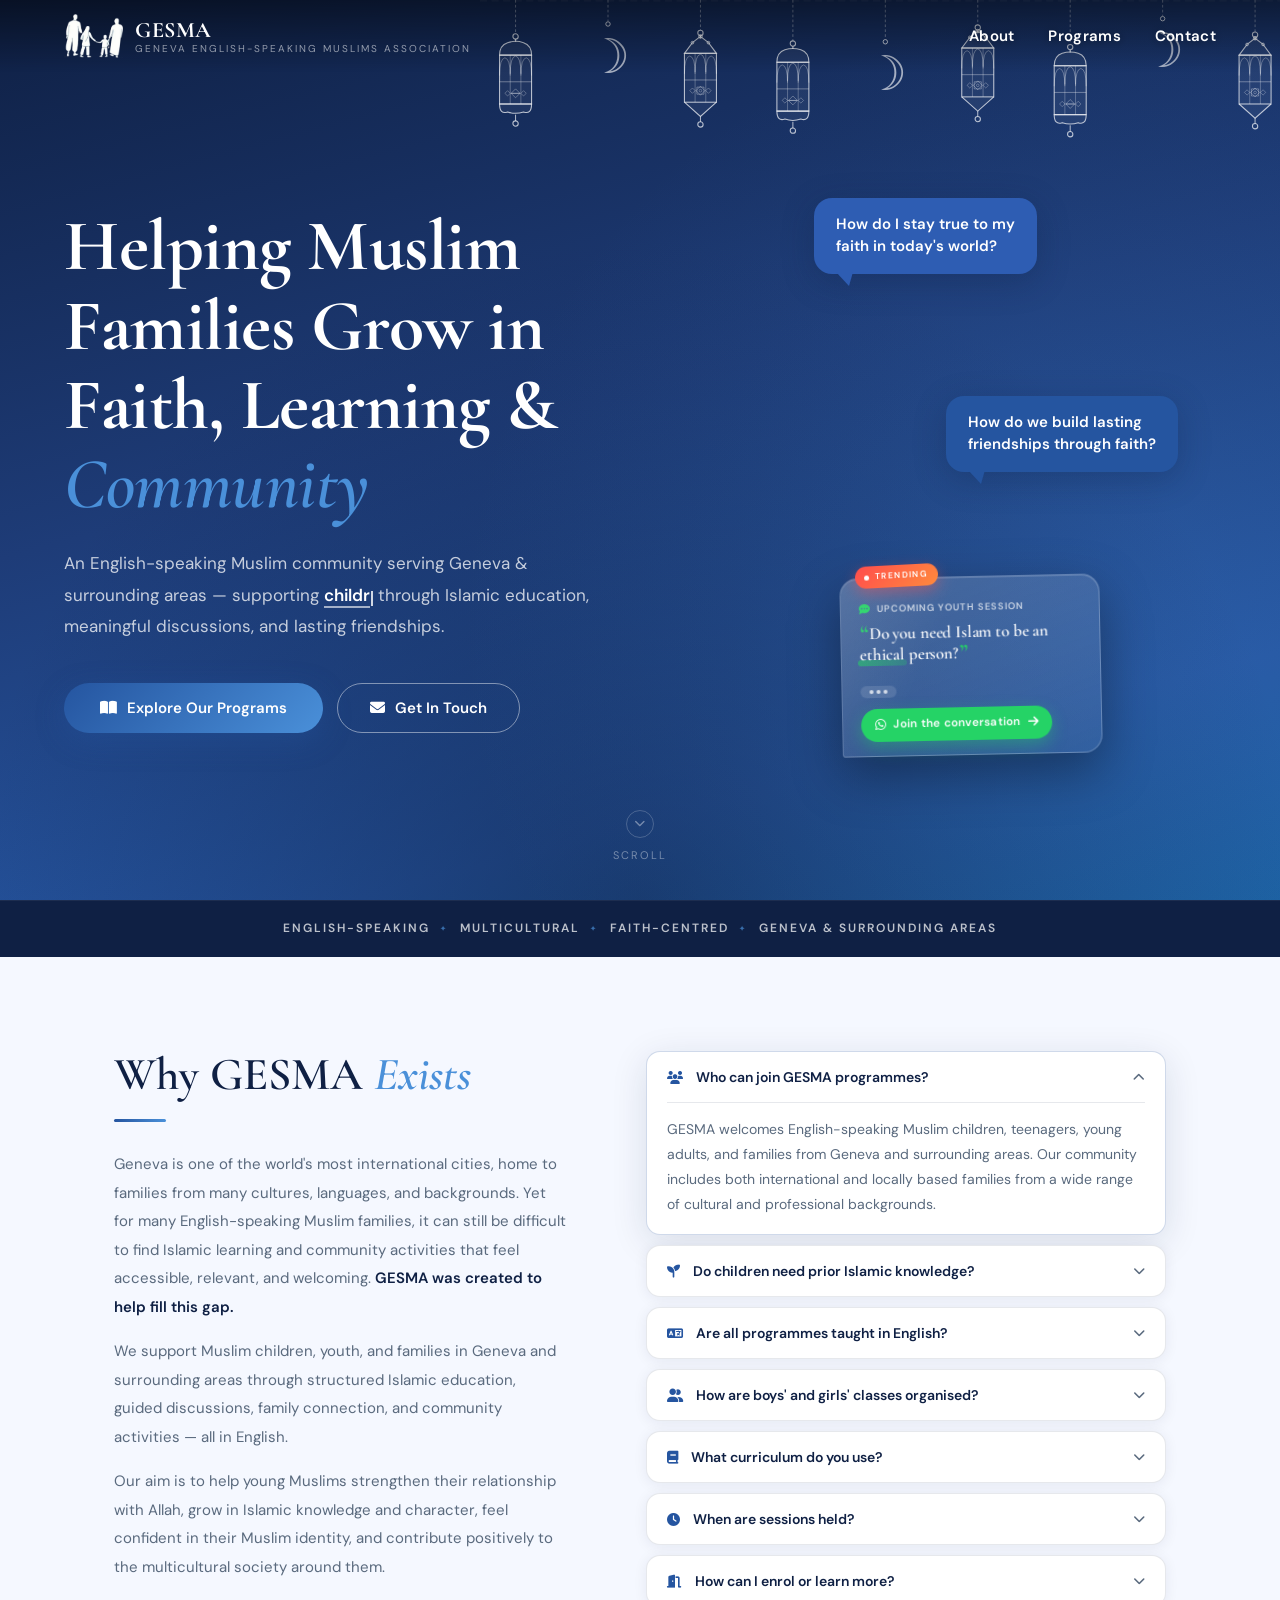
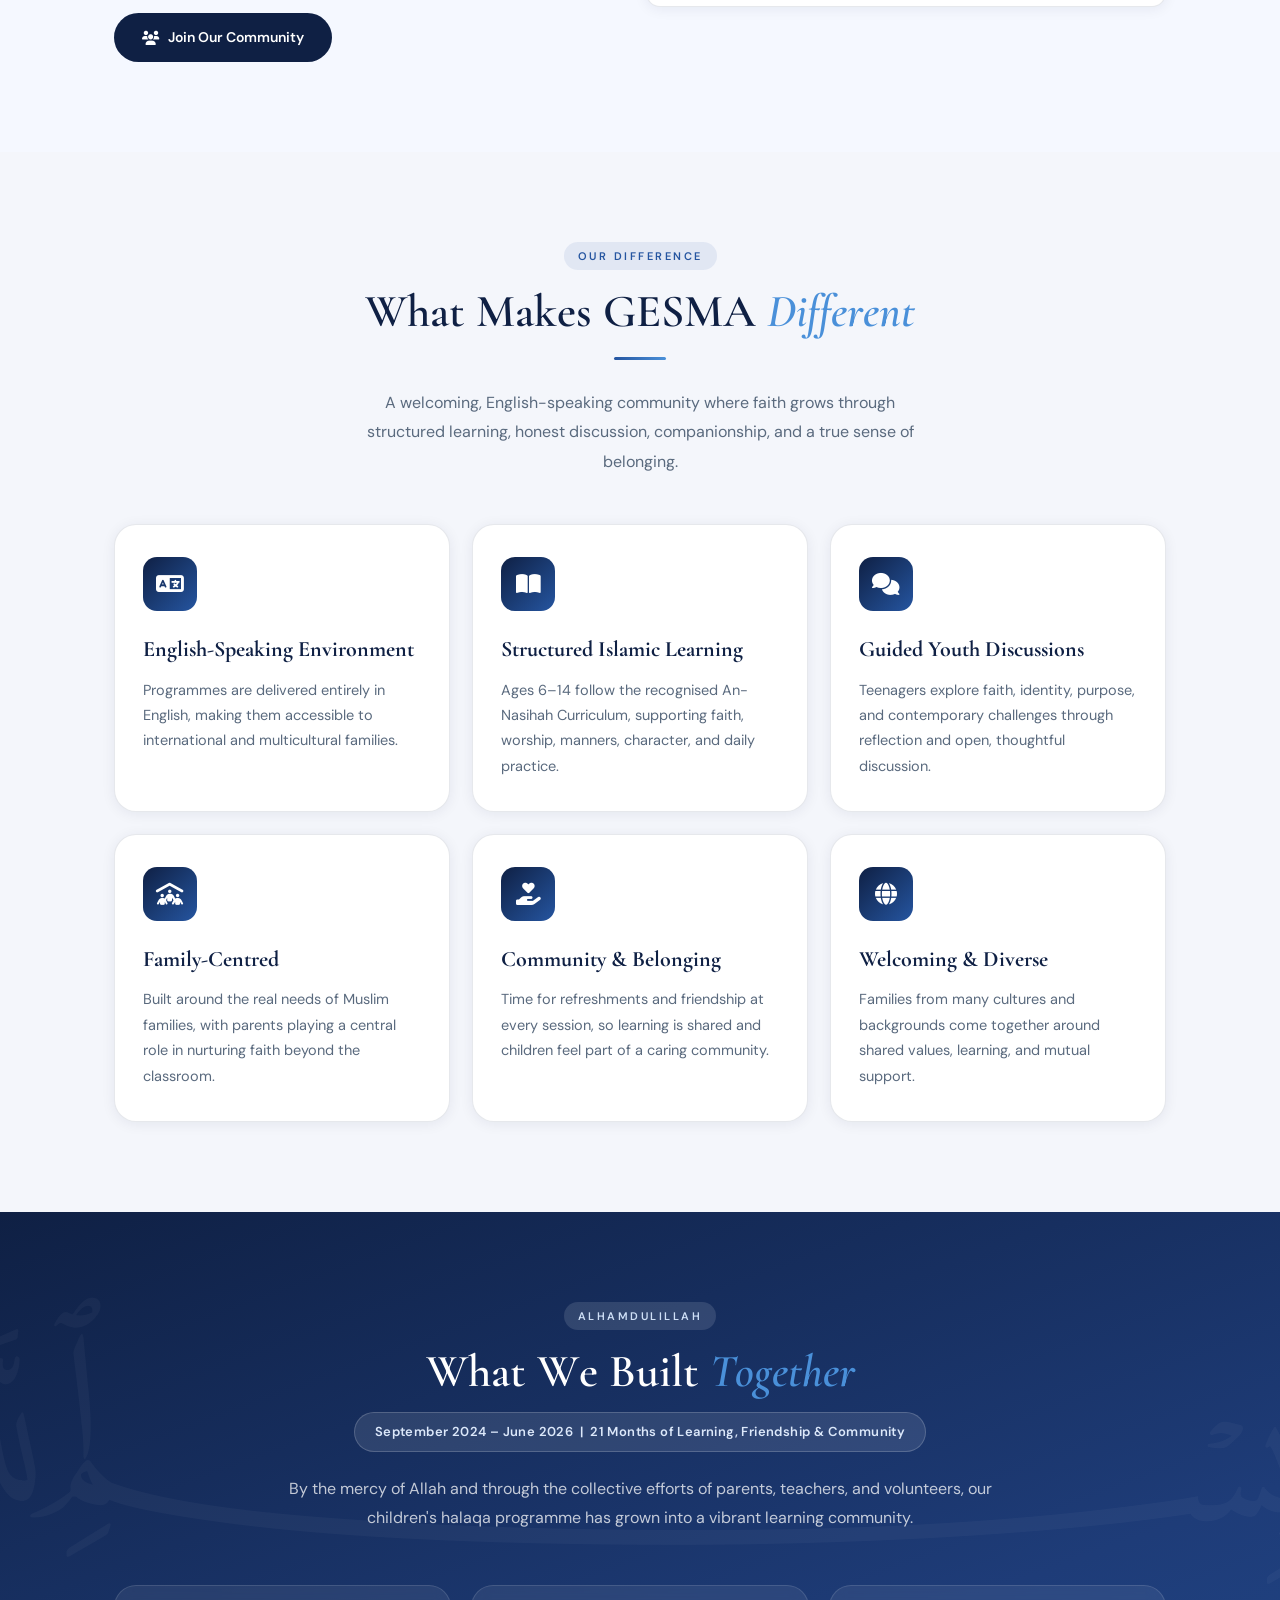
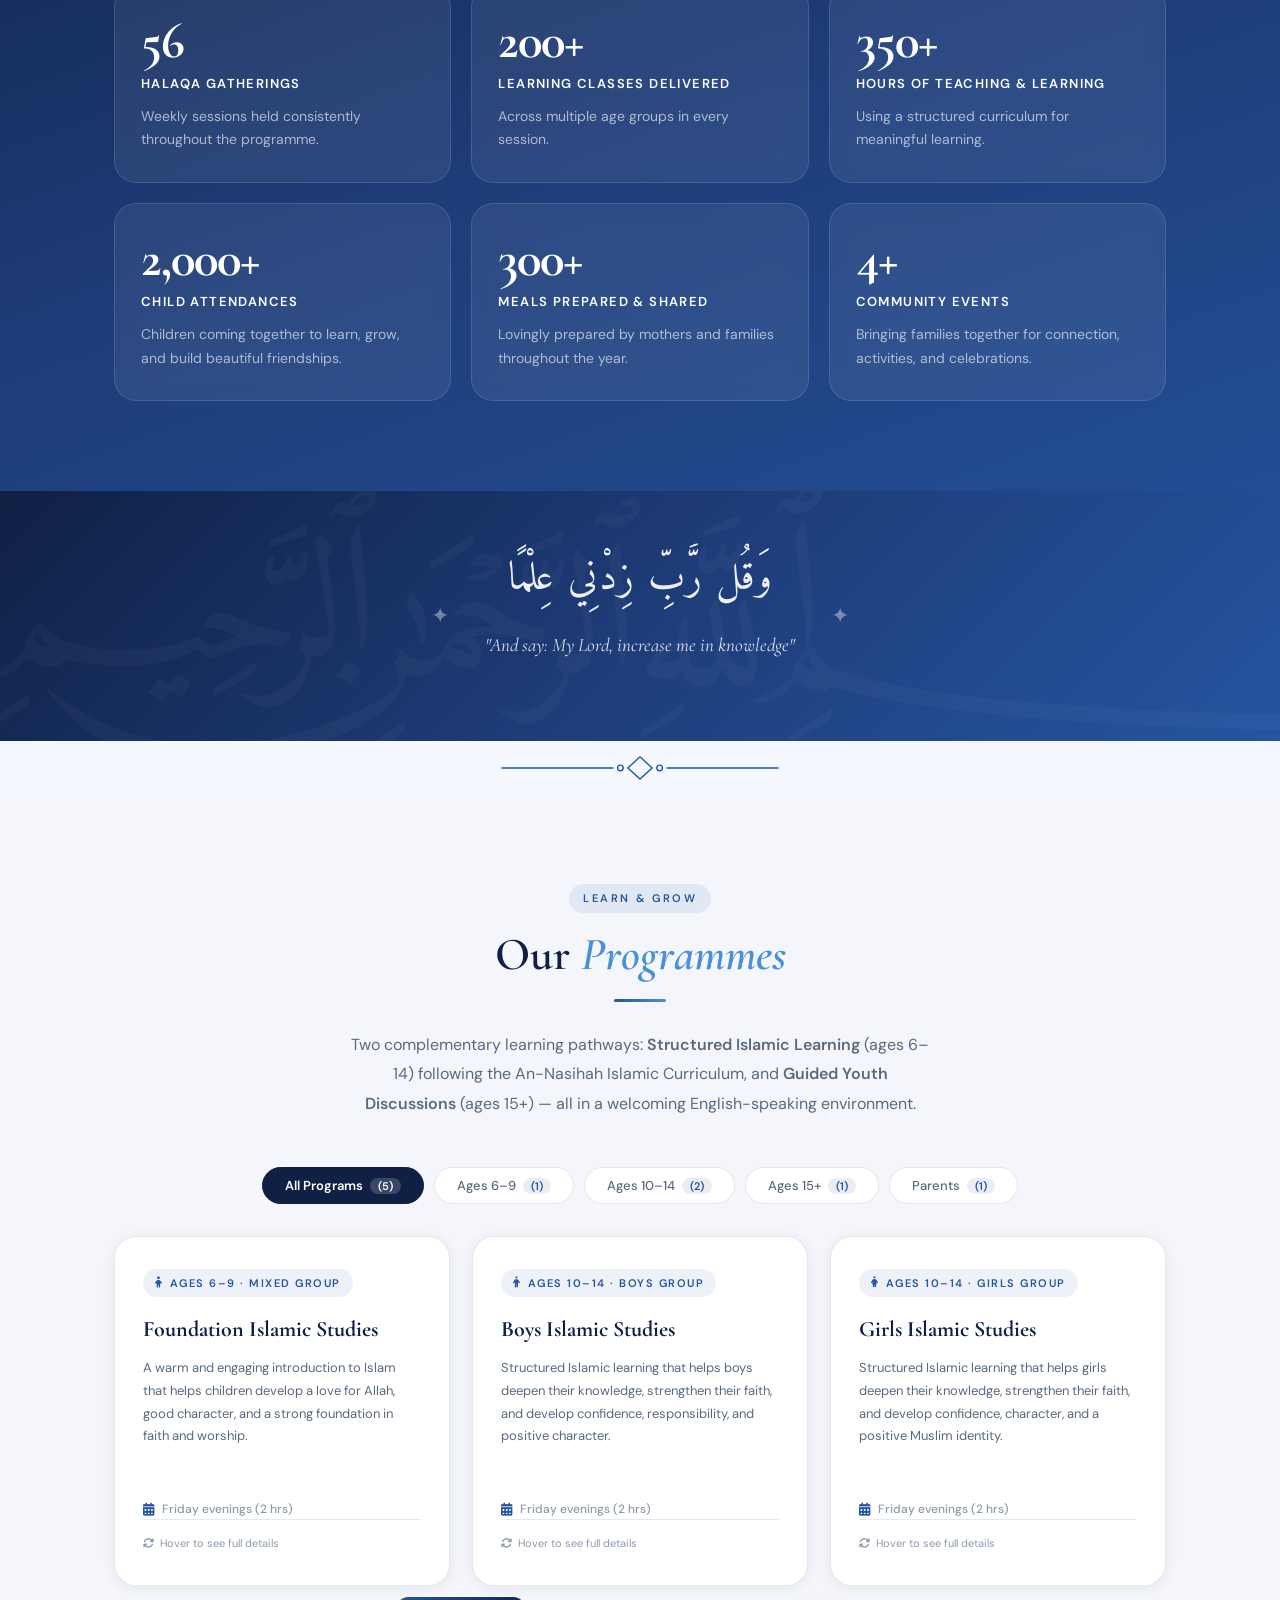
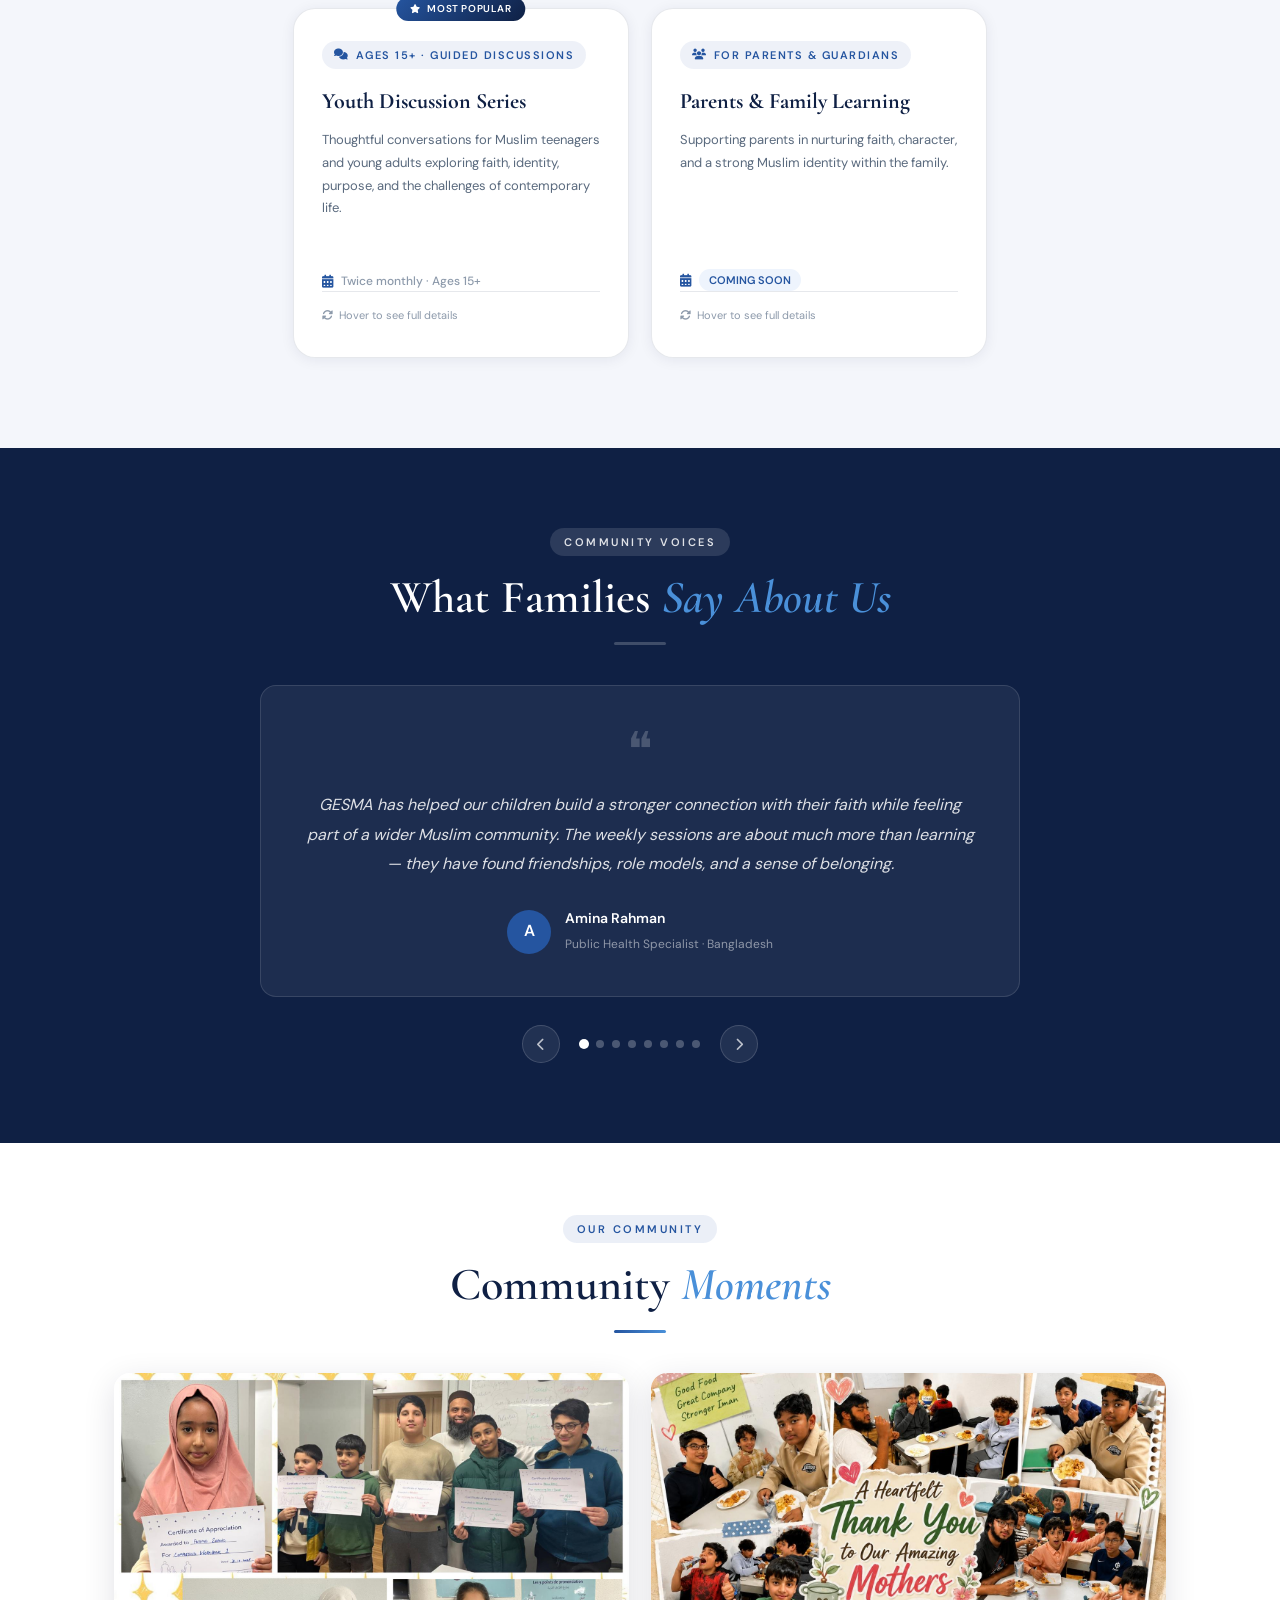
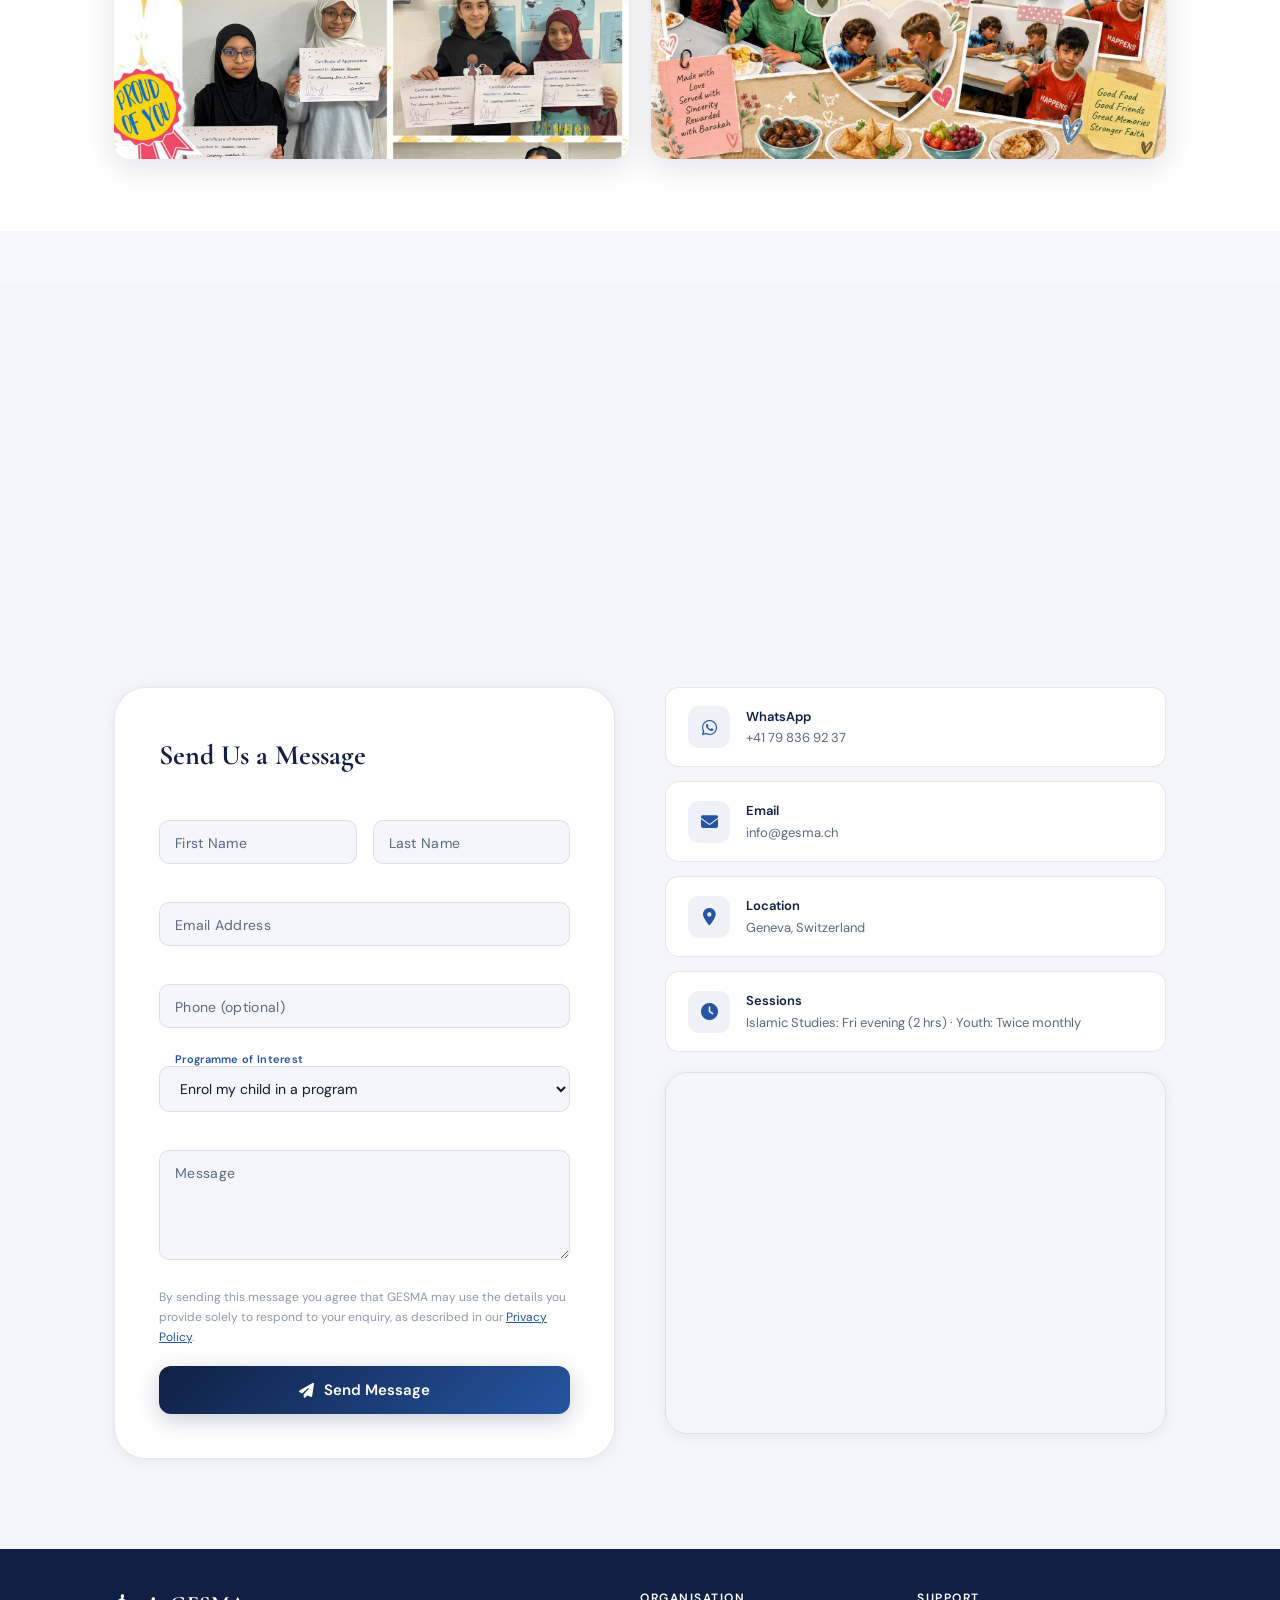
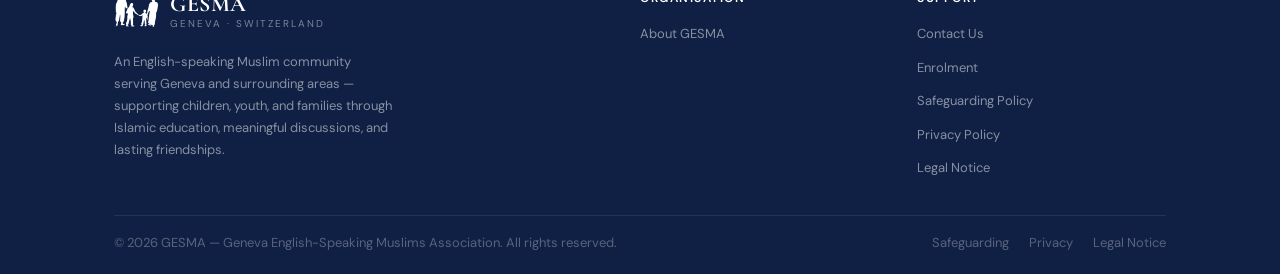
==== commit 1a4e8818: "Add on-page SEO: sitemap, robots, canonical tags, structured data - Add robots.txt and sitemap.xml -" ====
--- a/public/index.html
+++ b/public/index.html
@@ -17,6 +17,32 @@
   <meta name="twitter:card" content="summary" />
   <meta name="twitter:title" content="GESMA – Geneva English-Speaking Muslims Association" />
   <meta name="twitter:description" content="An English-speaking Muslim community in Geneva — Islamic education, youth discussions, and family activities, all in English." />
+  <meta property="og:image" content="https://gesma.ch/assets/final-logo.png" />
+  <meta name="twitter:image" content="https://gesma.ch/assets/final-logo.png" />
+
+  <!-- Canonical + local SEO -->
+  <link rel="canonical" href="https://gesma.ch/" />
+  <meta name="geo.region" content="CH-GE" />
+  <meta name="geo.placename" content="Geneva" />
+
+  <!-- Structured data: tells search engines GESMA is a Geneva-based community organization -->
+  <script type="application/ld+json">
+  {
+    "@context": "https://schema.org",
+    "@type": "Organization",
+    "name": "GESMA – Geneva English-Speaking Muslims Association",
+    "alternateName": "GESMA",
+    "url": "https://gesma.ch/",
+    "logo": "https://gesma.ch/assets/final-logo.png",
+    "description": "GESMA is an English-speaking Muslim community in Geneva offering structured Islamic education for children, guided youth discussions, and family activities — all in English.",
+    "areaServed": "Geneva, Switzerland",
+    "address": {
+      "@type": "PostalAddress",
+      "addressLocality": "Geneva",
+      "addressCountry": "CH"
+    }
+  }
+  </script>
 
   <link rel="stylesheet" href="assets/fonts/fonts.css" />
   <link rel="stylesheet" href="assets/fontawesome/css/all.min.css" />
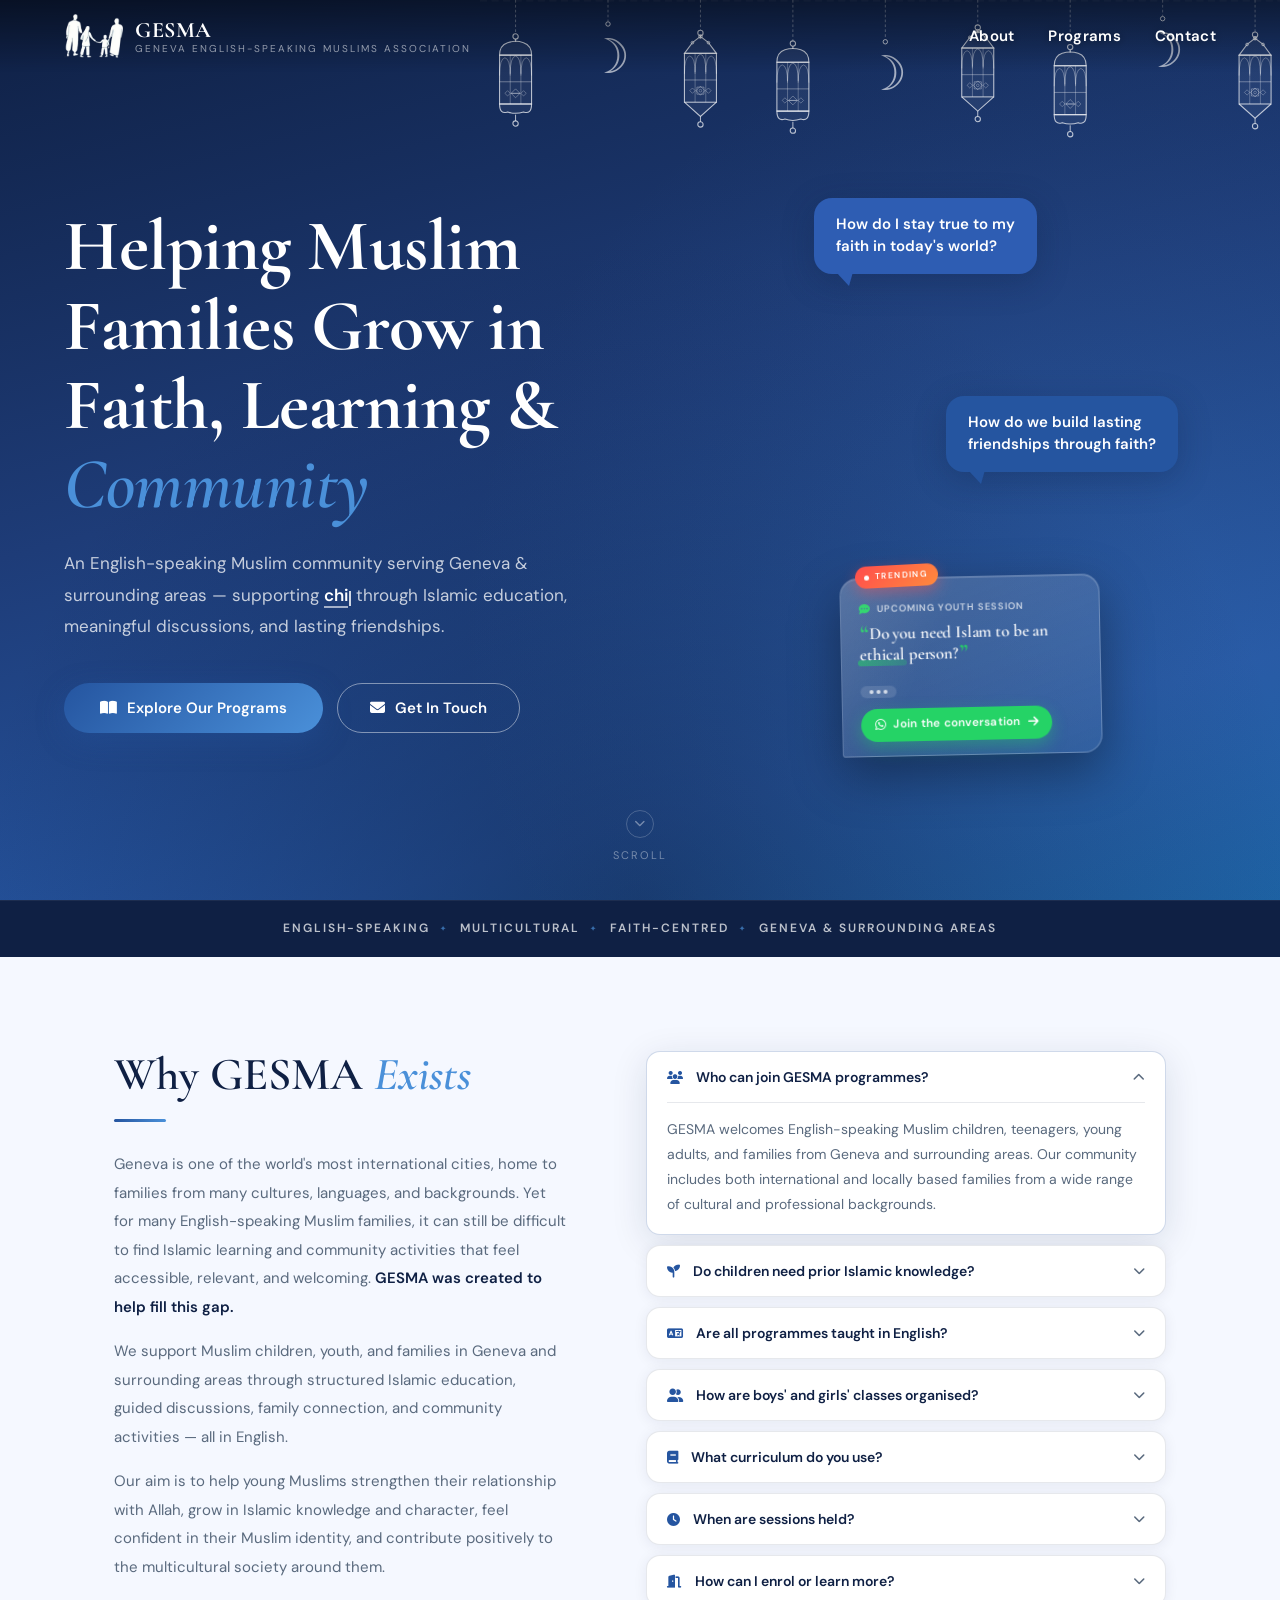
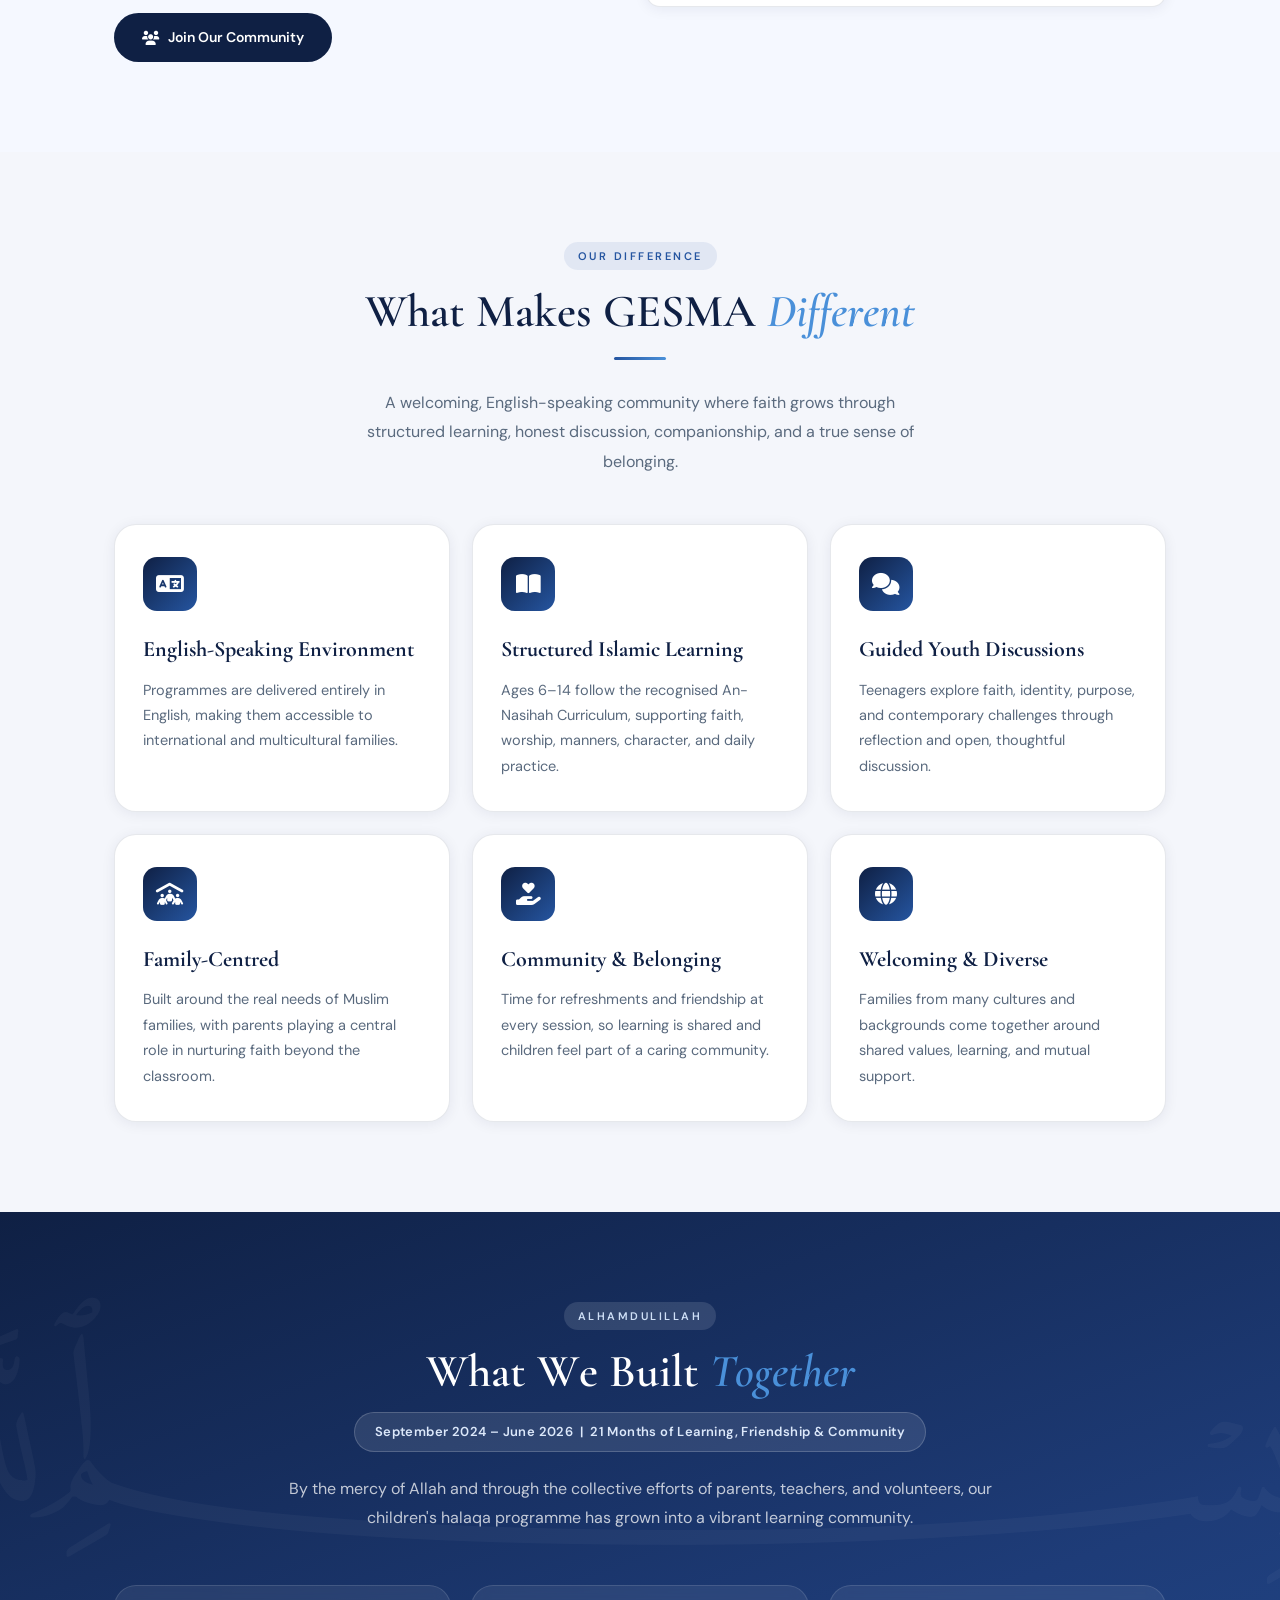
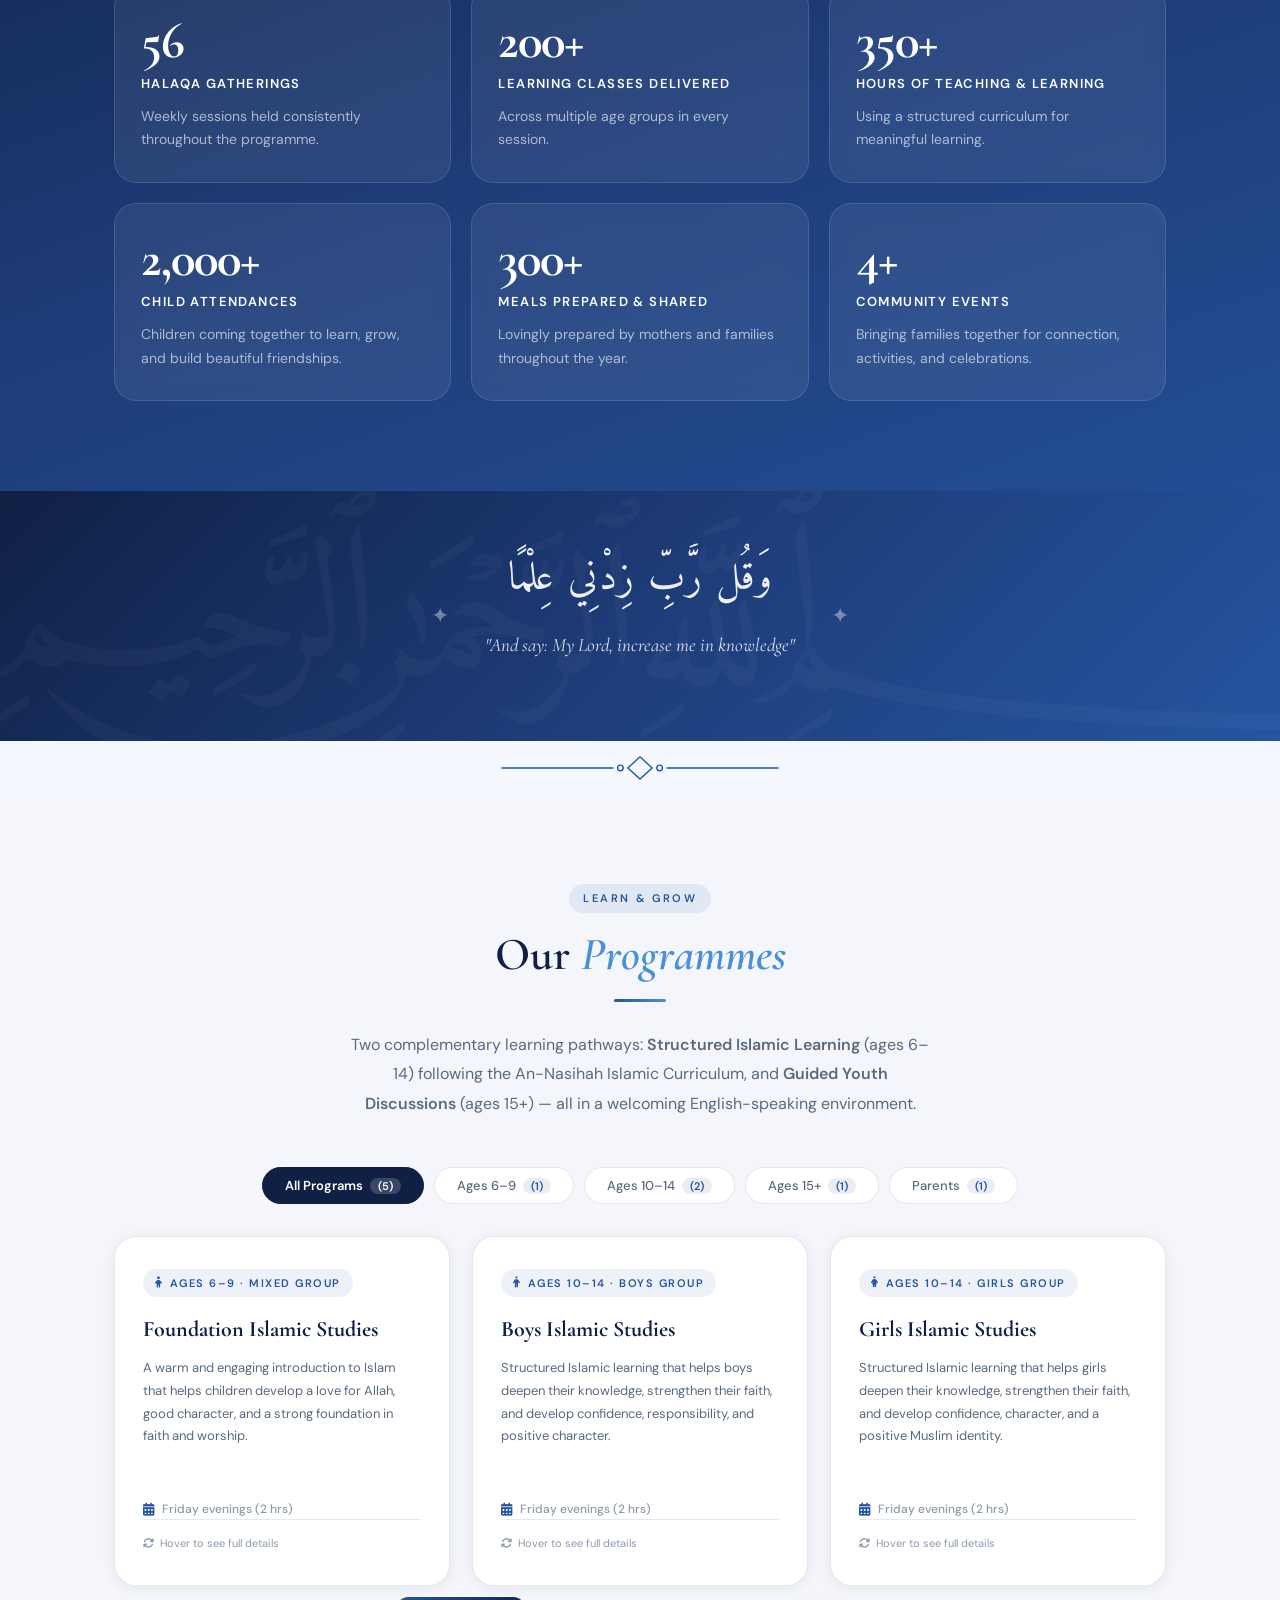
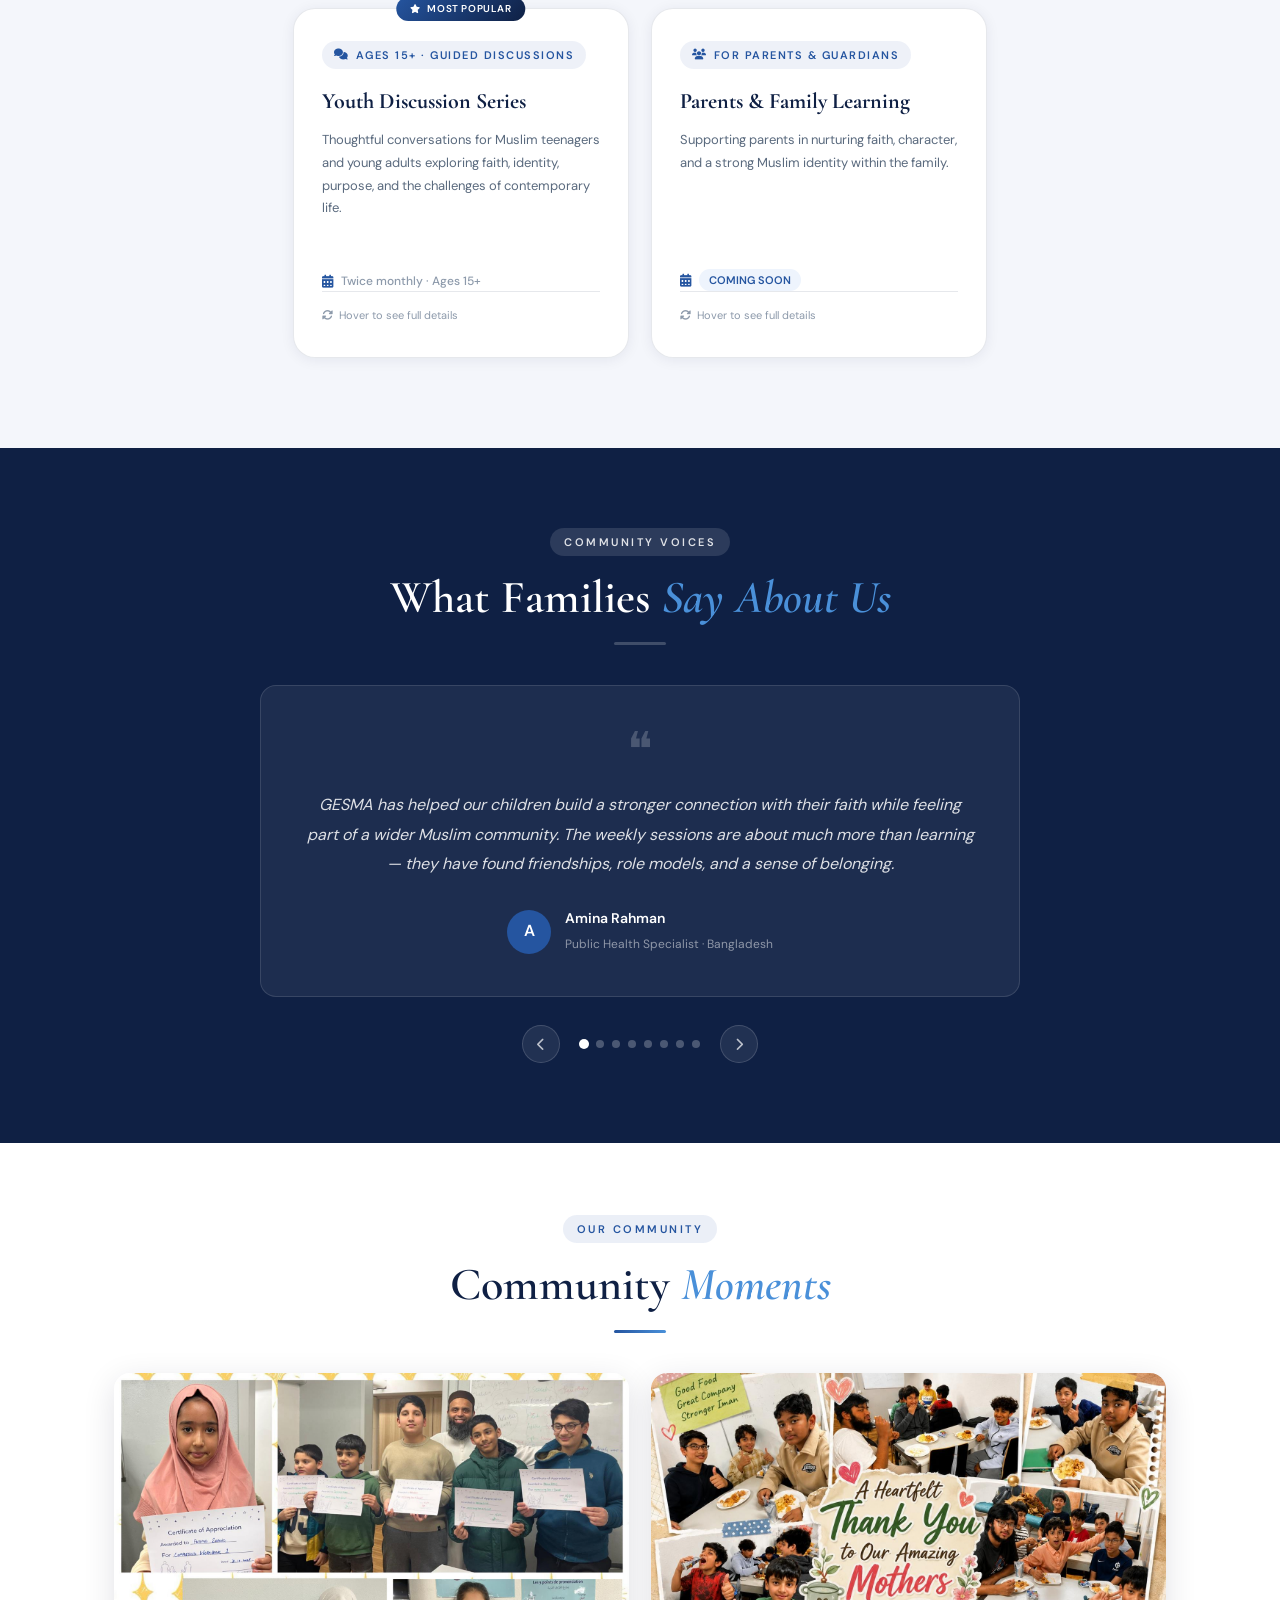
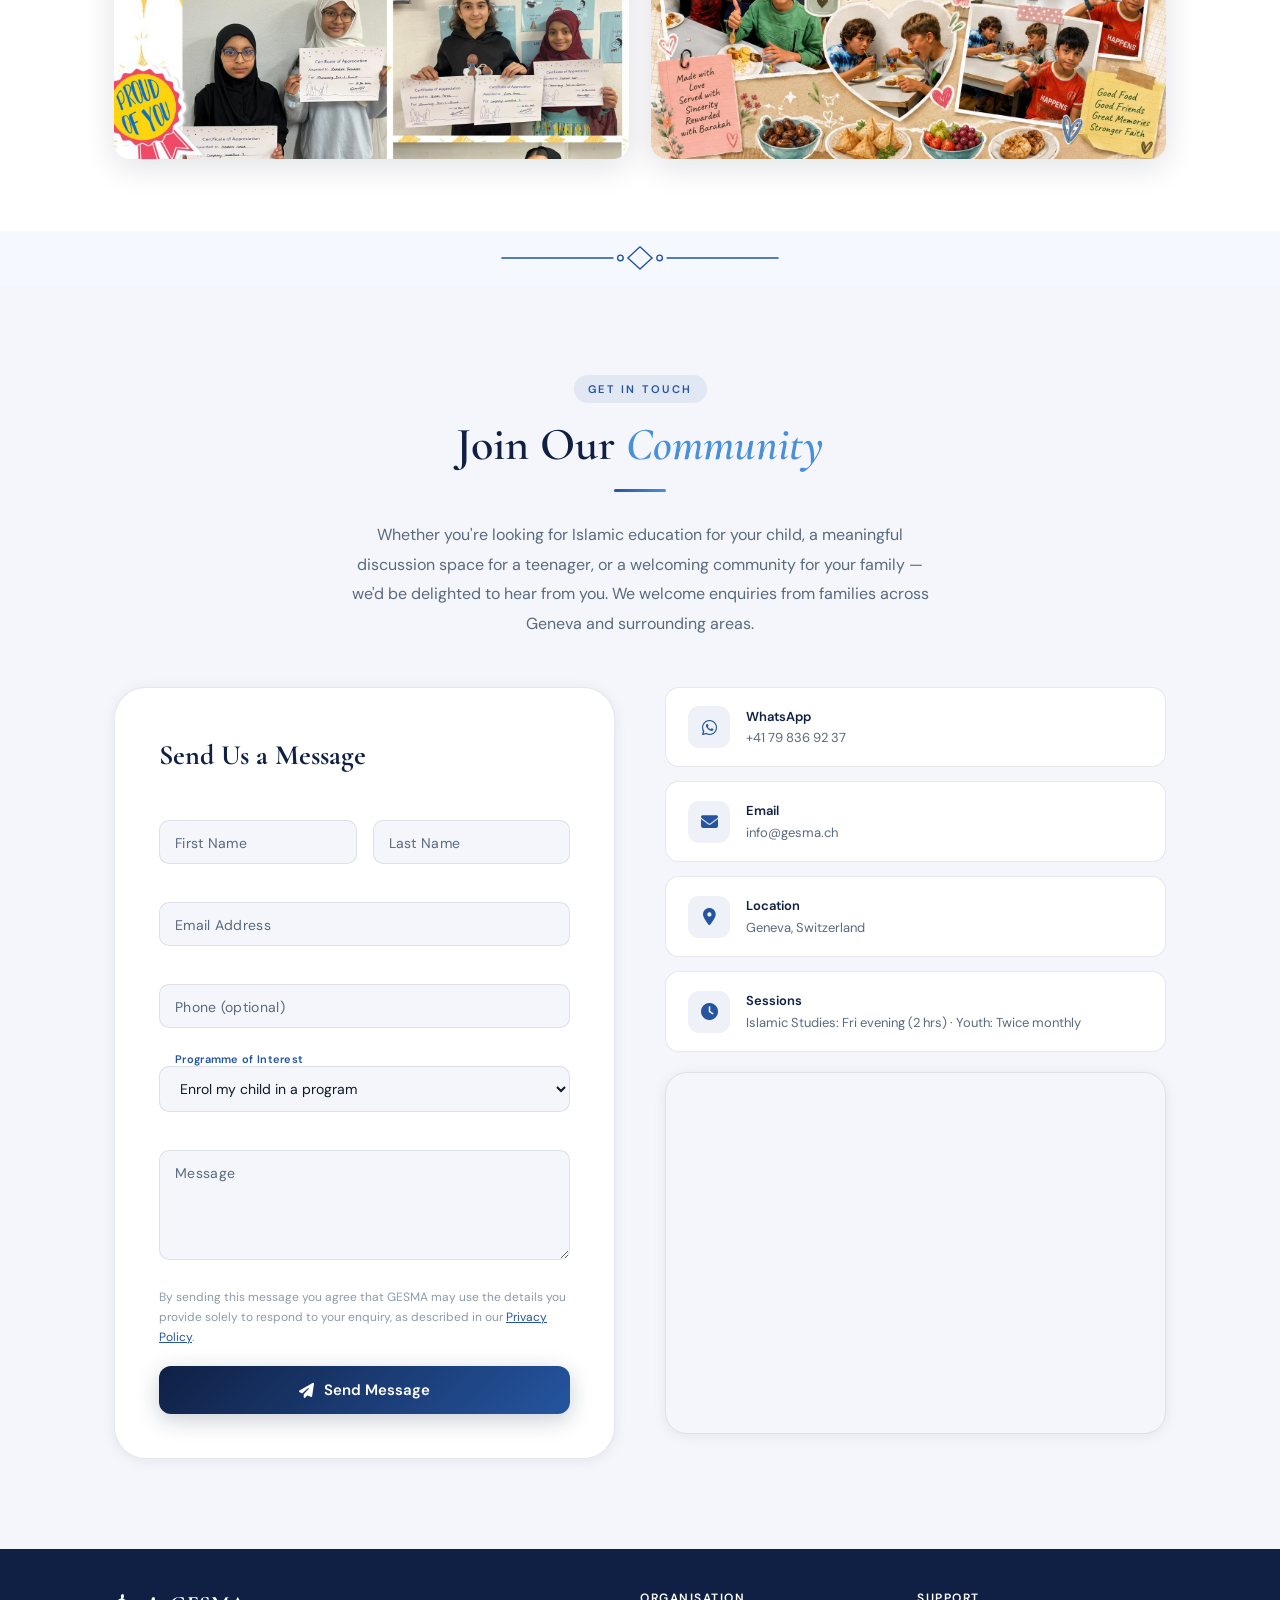
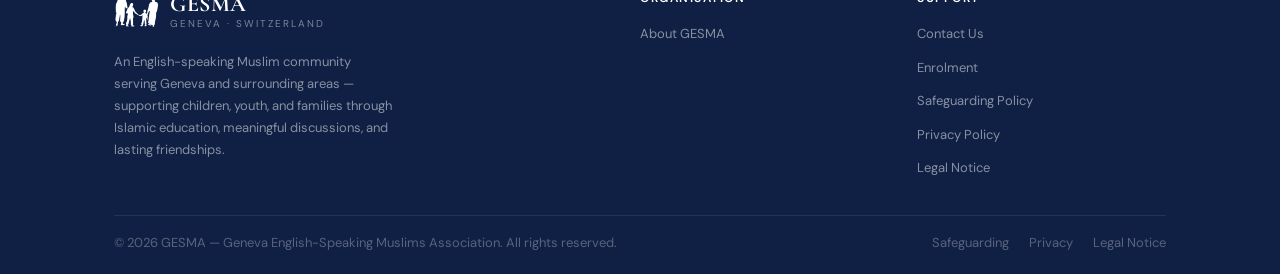
==== commit 3cf263b1: "Add 1200x630 social share image to fix blurry WhatsApp previews The og:image was the 314x233 logo, w" ====
--- a/public/index.html
+++ b/public/index.html
@@ -14,11 +14,14 @@
   <meta property="og:description" content="An English-speaking Muslim community in Geneva — Islamic education for children, guided youth discussions, and family activities, all in English." />
   <meta property="og:url" content="https://gesma.ch/" />
   <meta property="og:locale" content="en_GB" />
-  <meta name="twitter:card" content="summary" />
+  <meta name="twitter:card" content="summary_large_image" />
   <meta name="twitter:title" content="GESMA – Geneva English-Speaking Muslims Association" />
   <meta name="twitter:description" content="An English-speaking Muslim community in Geneva — Islamic education, youth discussions, and family activities, all in English." />
-  <meta property="og:image" content="https://gesma.ch/assets/final-logo.png" />
-  <meta name="twitter:image" content="https://gesma.ch/assets/final-logo.png" />
+  <meta property="og:image" content="https://gesma.ch/assets/og-image.png" />
+  <meta property="og:image:width" content="1200" />
+  <meta property="og:image:height" content="630" />
+  <meta property="og:image:alt" content="GESMA – Geneva English-Speaking Muslims Association" />
+  <meta name="twitter:image" content="https://gesma.ch/assets/og-image.png" />
 
   <!-- Canonical + local SEO -->
   <link rel="canonical" href="https://gesma.ch/" />
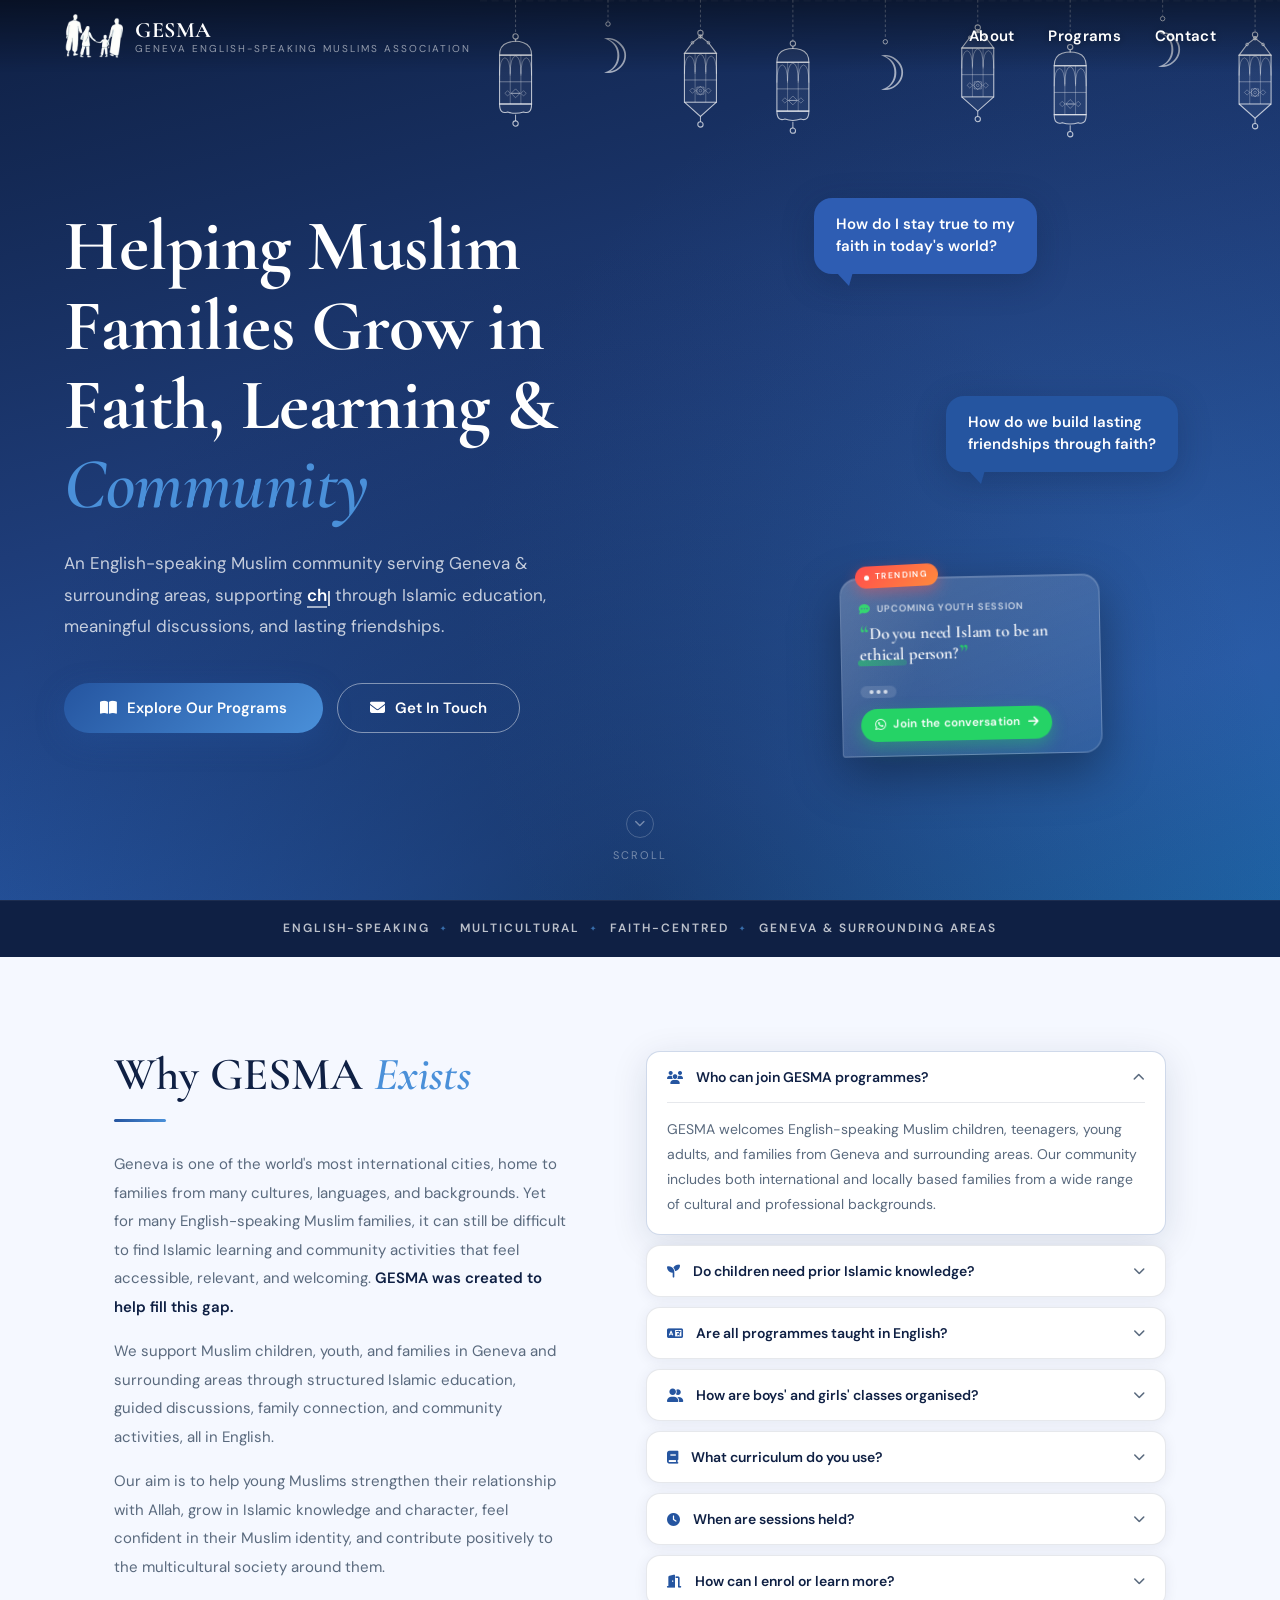
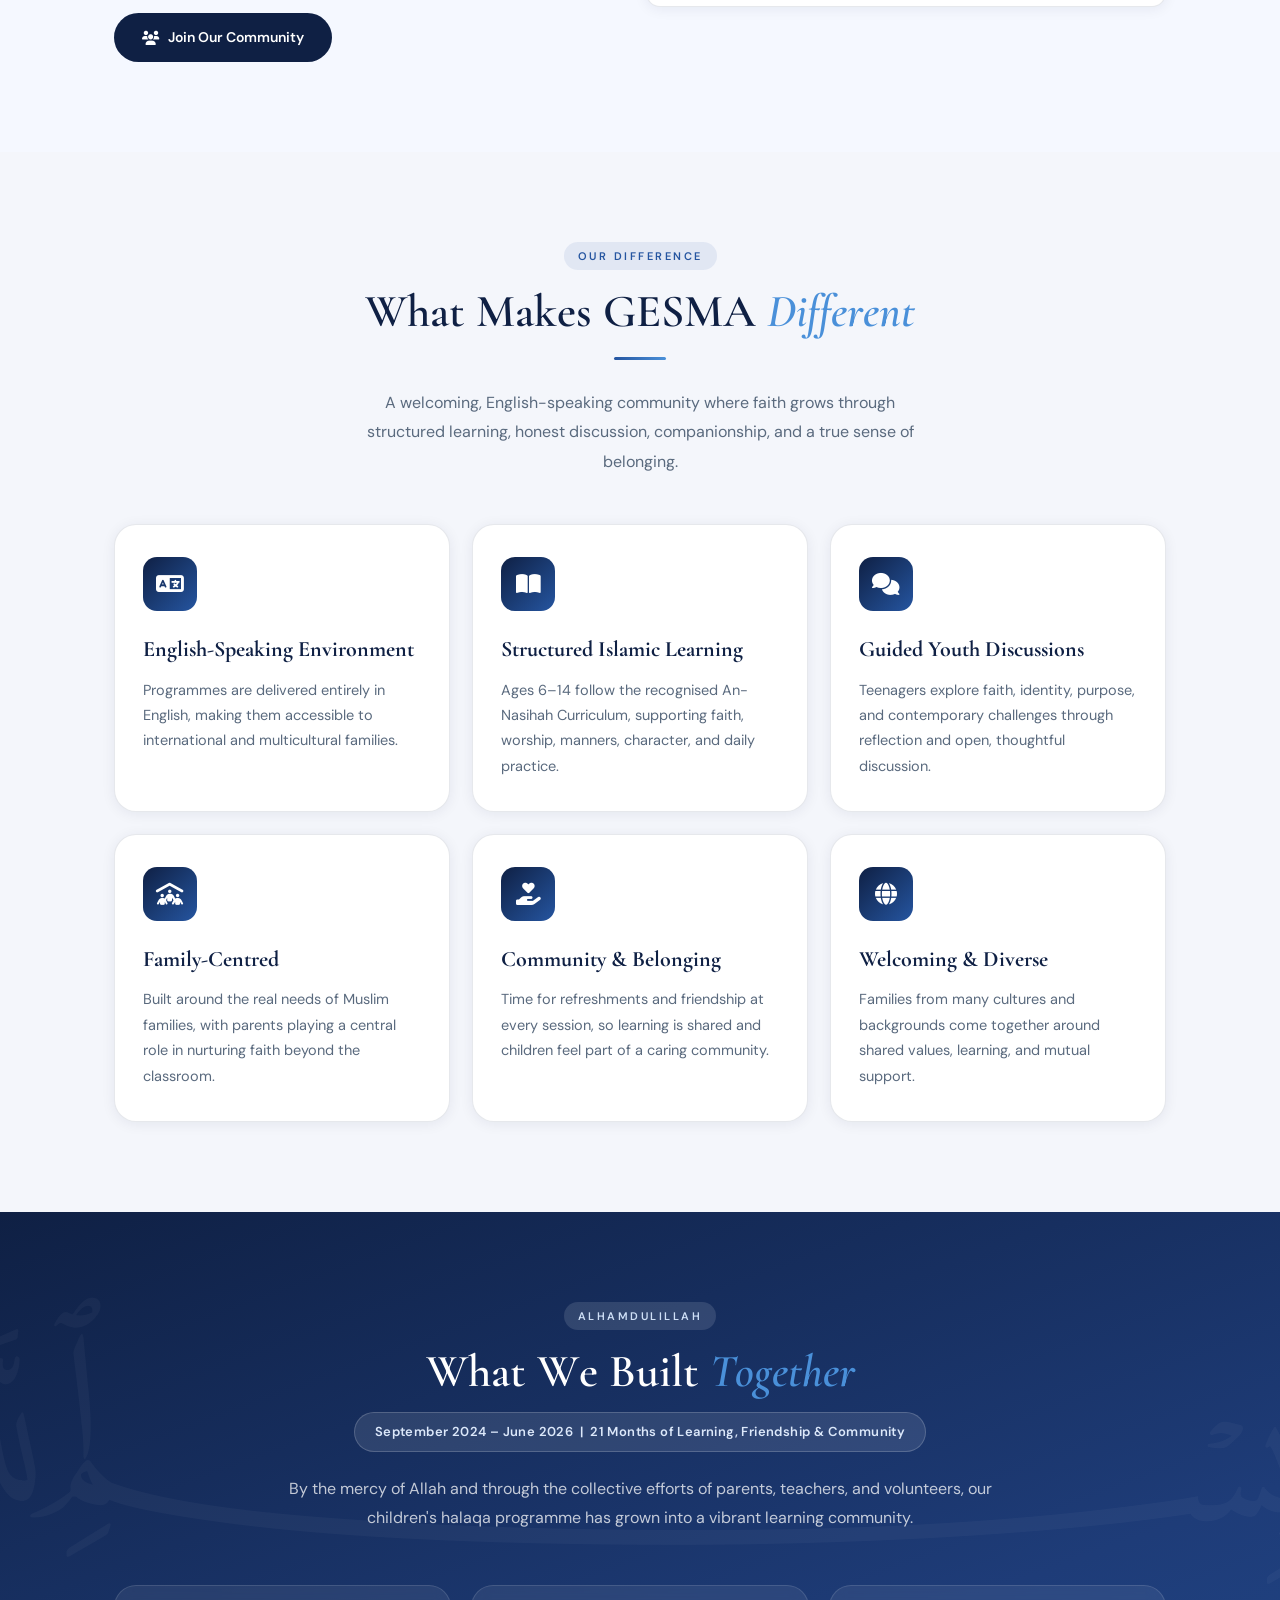
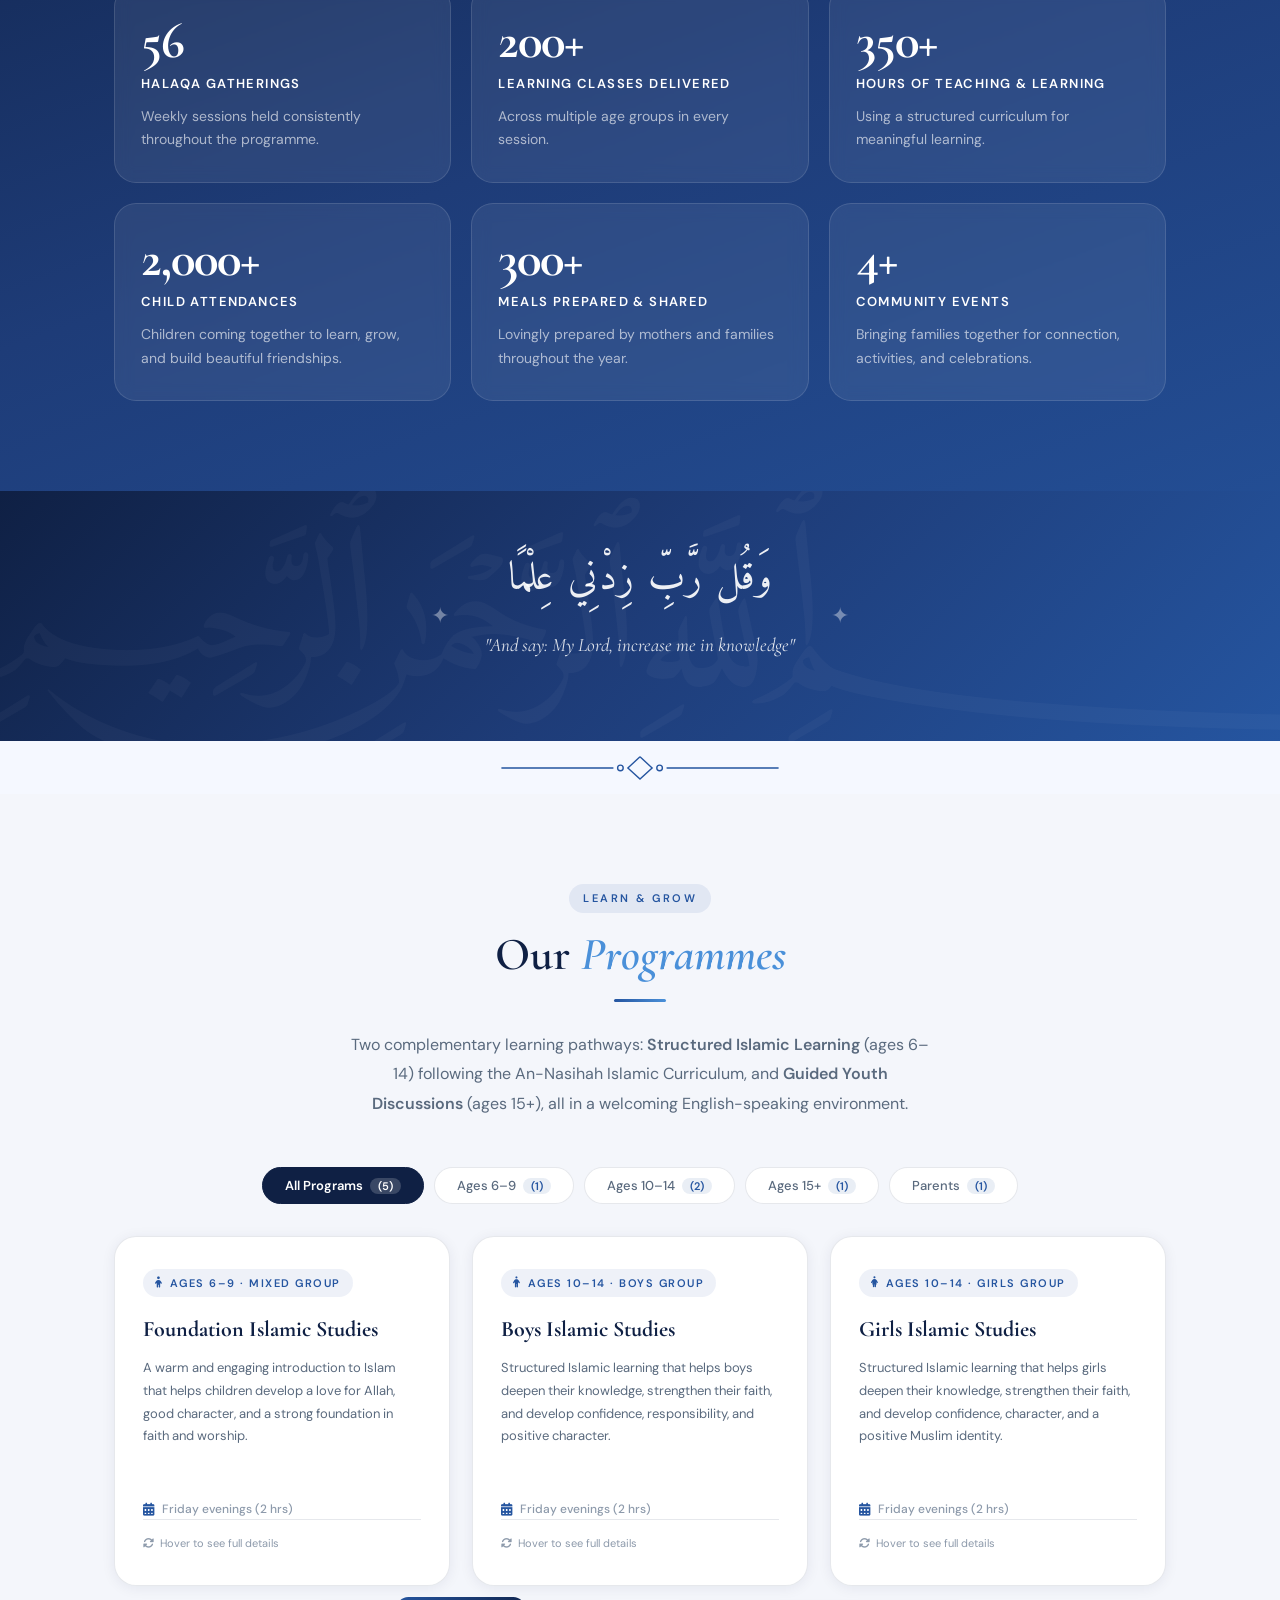
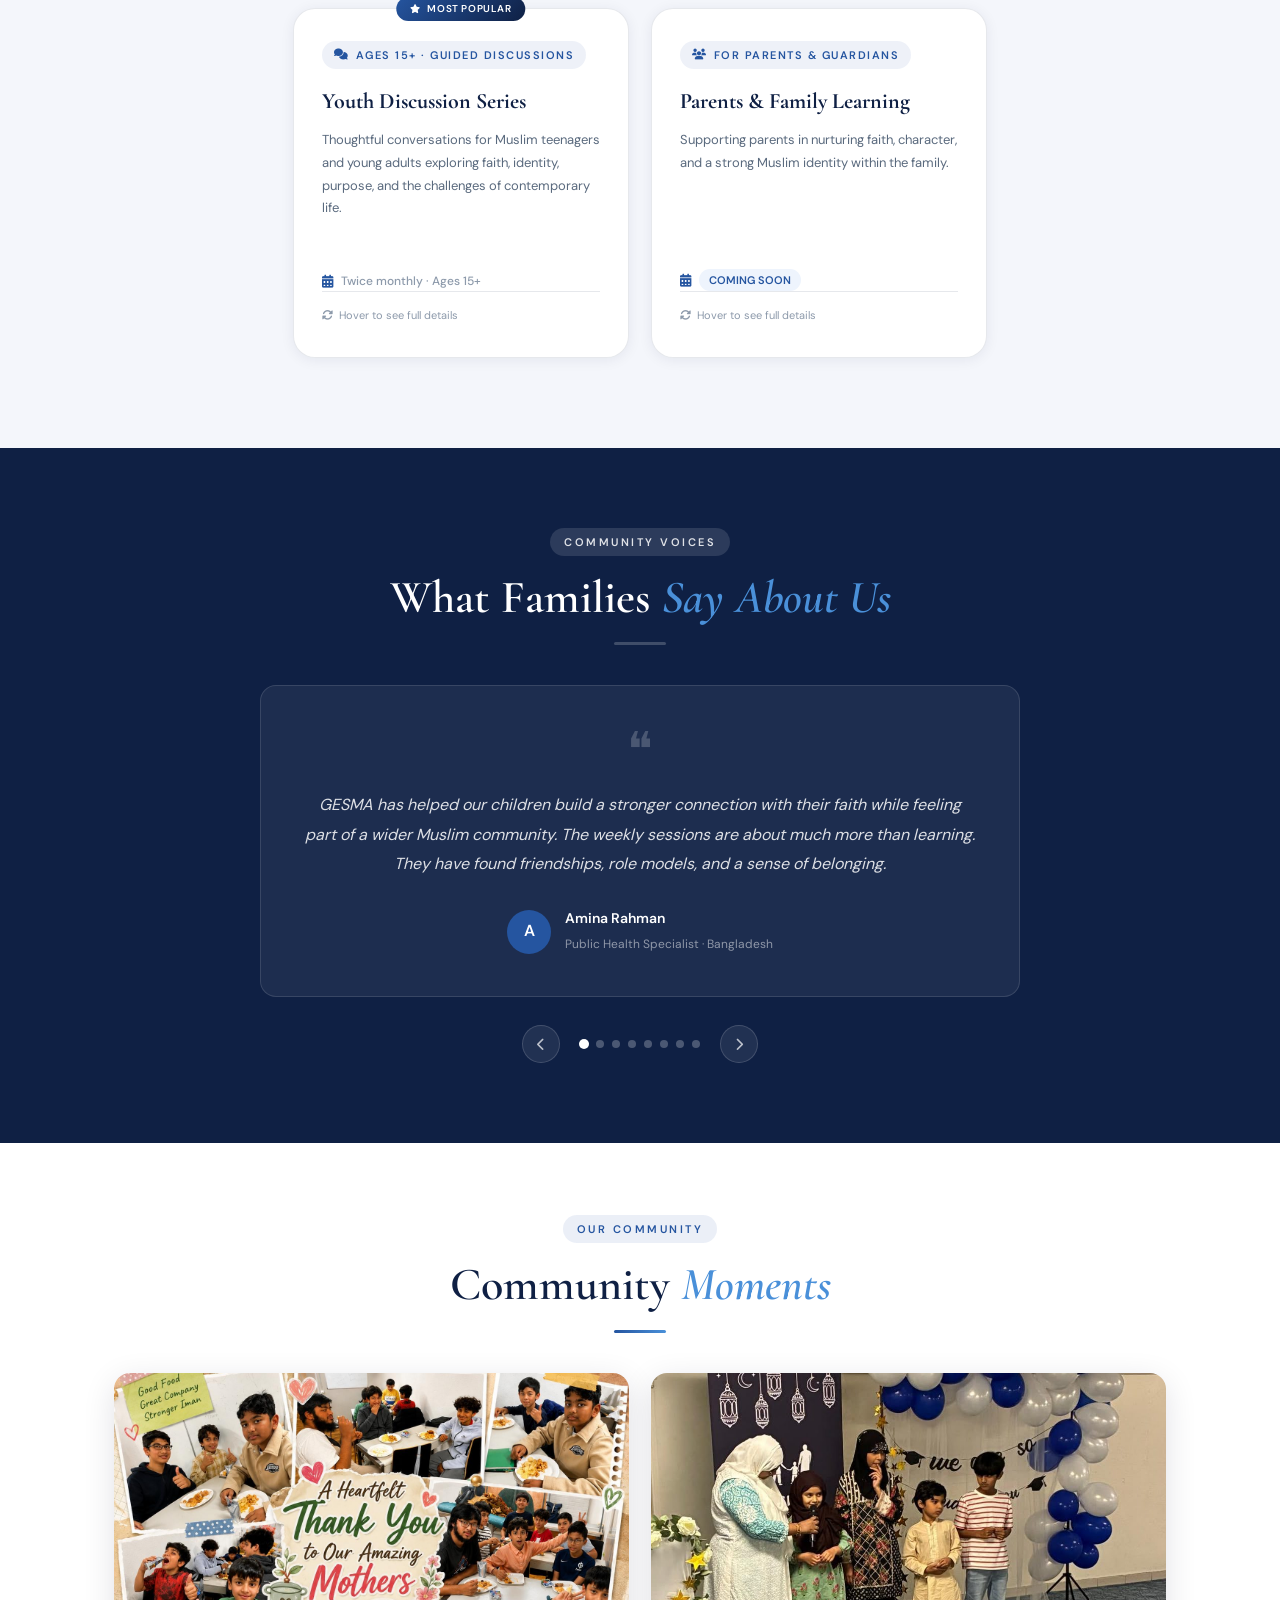
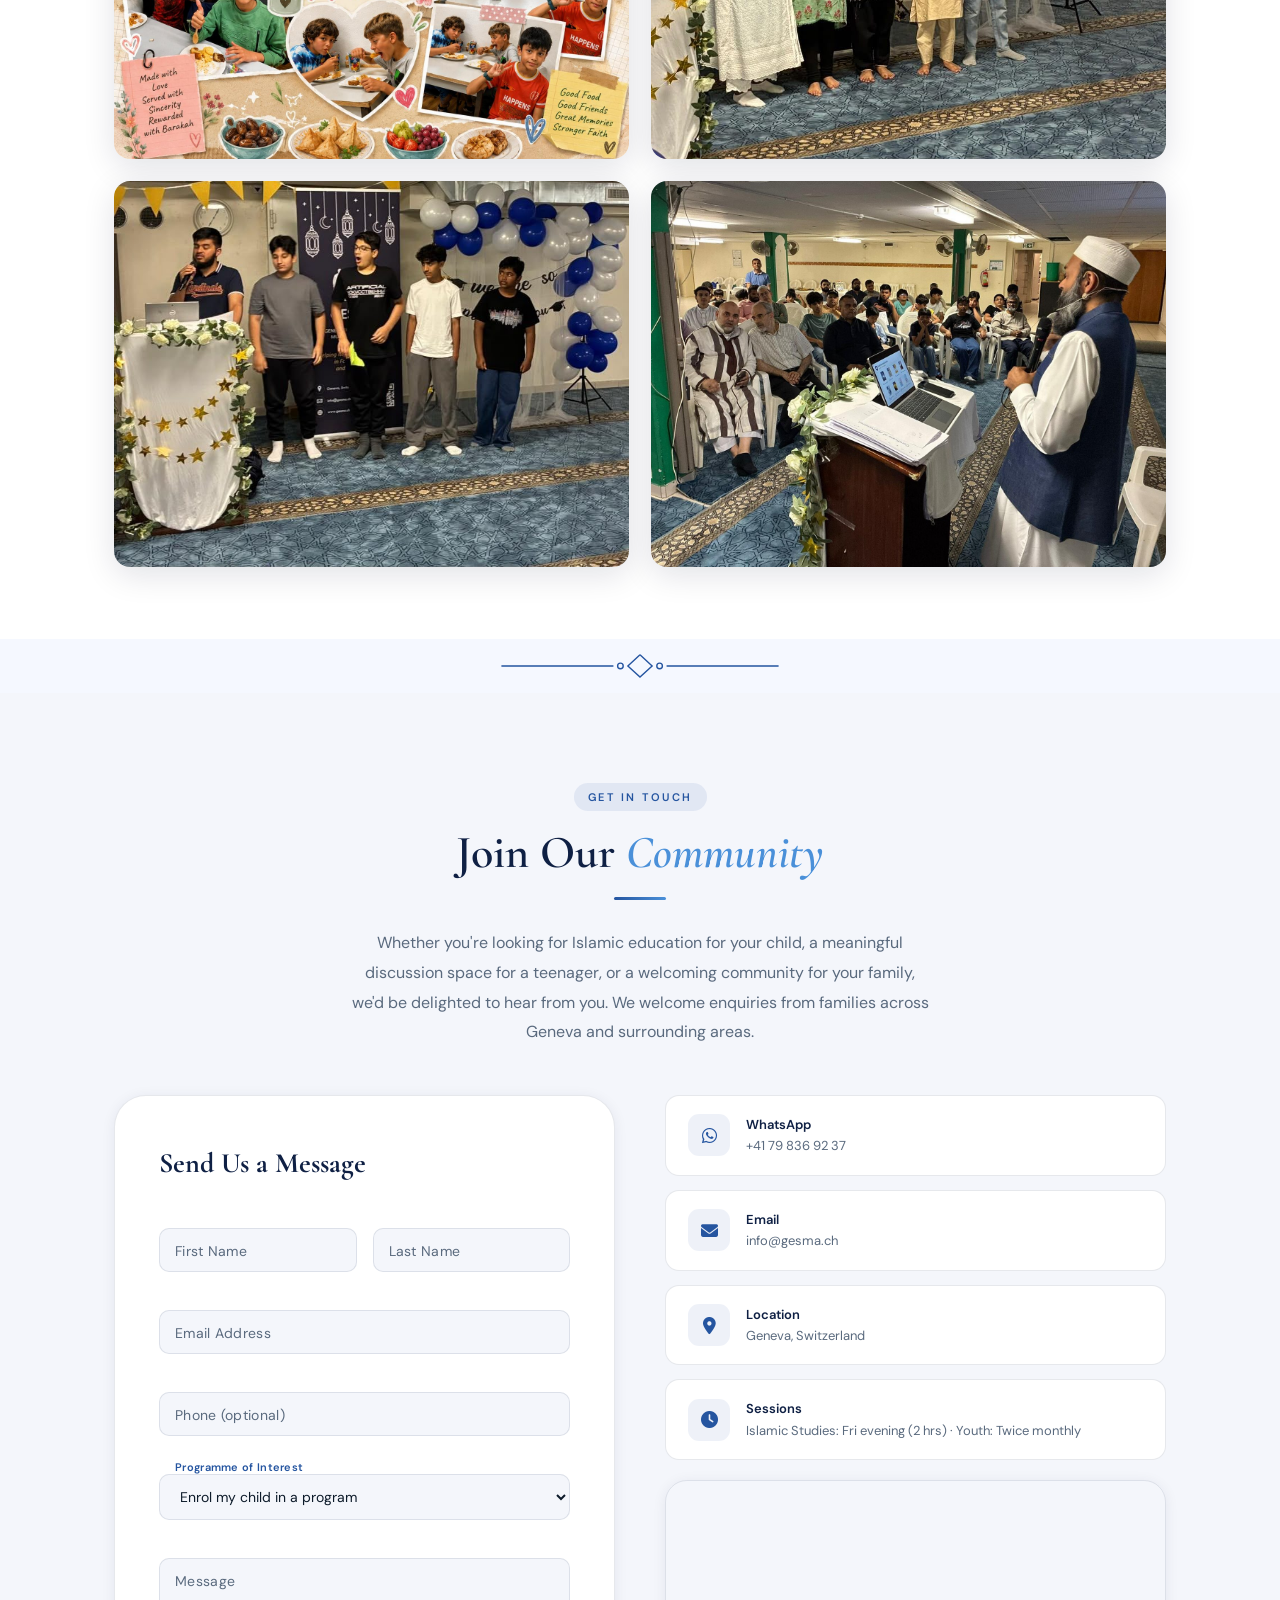
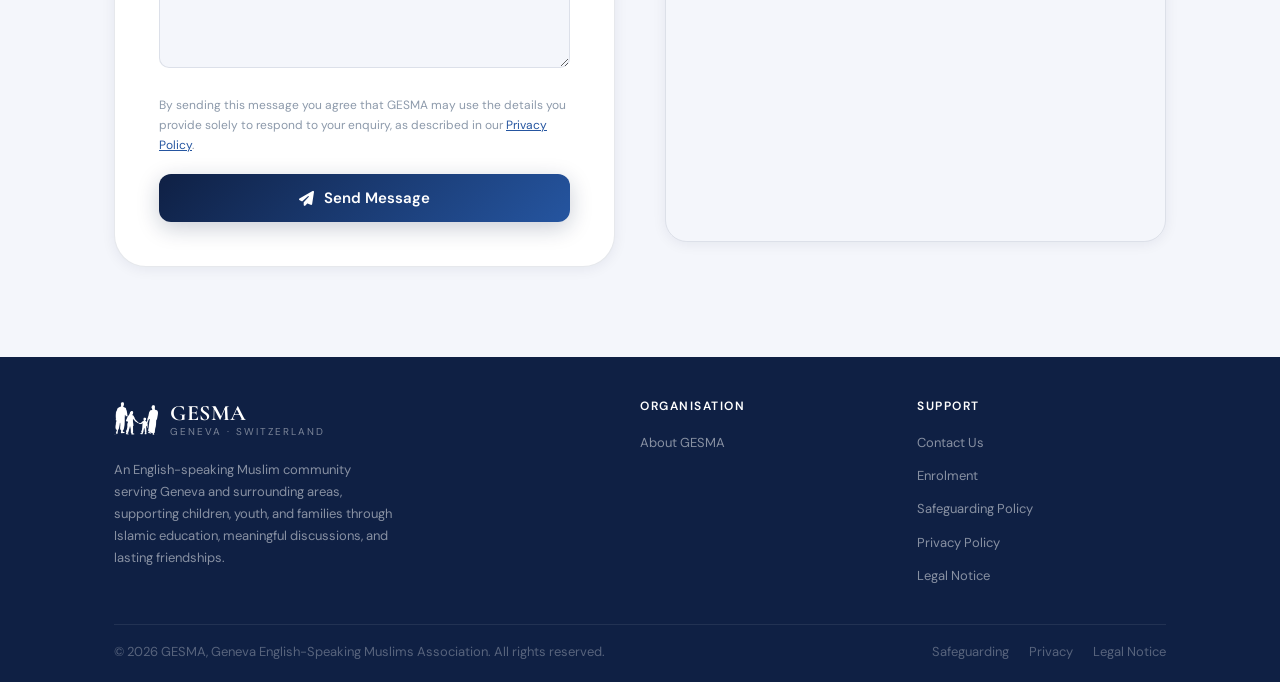
==== commit 44065fa6: "Add favicon set, refresh gallery photos, remove em dashes Favicon: crescent-G icon cropped free of i" ====
--- a/public/index.html
+++ b/public/index.html
@@ -5,18 +5,24 @@
   <meta charset="UTF-8" />
   <meta name="viewport" content="width=device-width, initial-scale=1.0" />
   <title>GESMA – Geneva English-Speaking Muslims Association</title>
-  <meta name="description" content="GESMA is an English-speaking Muslim community in Geneva offering structured Islamic education for children, guided youth discussions, and family activities — all in English." />
+  <link rel="icon" href="assets/favicon.ico" sizes="any" />
+  <link rel="icon" type="image/png" sizes="32x32" href="assets/favicon-32x32.png" />
+  <link rel="icon" type="image/png" sizes="16x16" href="assets/favicon-16x16.png" />
+  <link rel="apple-touch-icon" sizes="180x180" href="assets/apple-touch-icon.png" />
+  <link rel="manifest" href="site.webmanifest" />
+  <meta name="theme-color" content="#0f2243" />
+  <meta name="description" content="GESMA is an English-speaking Muslim community in Geneva offering structured Islamic education for children, guided youth discussions, and family activities, all in English." />
 
   <!-- Open Graph / link previews (WhatsApp, social) -->
   <meta property="og:type" content="website" />
   <meta property="og:site_name" content="GESMA" />
   <meta property="og:title" content="GESMA – Geneva English-Speaking Muslims Association" />
-  <meta property="og:description" content="An English-speaking Muslim community in Geneva — Islamic education for children, guided youth discussions, and family activities, all in English." />
+  <meta property="og:description" content="An English-speaking Muslim community in Geneva. Islamic education for children, guided youth discussions, and family activities, all in English." />
   <meta property="og:url" content="https://gesma.ch/" />
   <meta property="og:locale" content="en_GB" />
   <meta name="twitter:card" content="summary_large_image" />
   <meta name="twitter:title" content="GESMA – Geneva English-Speaking Muslims Association" />
-  <meta name="twitter:description" content="An English-speaking Muslim community in Geneva — Islamic education, youth discussions, and family activities, all in English." />
+  <meta name="twitter:description" content="An English-speaking Muslim community in Geneva. Islamic education, youth discussions, and family activities, all in English." />
   <meta property="og:image" content="https://gesma.ch/assets/og-image.png" />
   <meta property="og:image:width" content="1200" />
   <meta property="og:image:height" content="630" />
@@ -37,7 +43,7 @@
     "alternateName": "GESMA",
     "url": "https://gesma.ch/",
     "logo": "https://gesma.ch/assets/final-logo.png",
-    "description": "GESMA is an English-speaking Muslim community in Geneva offering structured Islamic education for children, guided youth discussions, and family activities — all in English.",
+    "description": "GESMA is an English-speaking Muslim community in Geneva offering structured Islamic education for children, guided youth discussions, and family activities, all in English.",
     "areaServed": "Geneva, Switzerland",
     "address": {
       "@type": "PostalAddress",
@@ -270,7 +276,7 @@
     </div>
     <div class="hero-inner">
       <h1 class="hero-title">Helping Muslim Families Grow in<br>Faith, Learning &amp; <em>Community</em></h1>
-      <p class="hero-sub">An English-speaking Muslim community serving Geneva &amp; surrounding areas — supporting <span class="tw-wrap"><span class="tw-word"></span><span class="tw-cursor"></span></span> through Islamic education, meaningful discussions, and lasting friendships.</p>
+      <p class="hero-sub">An English-speaking Muslim community serving Geneva &amp; surrounding areas, supporting <span class="tw-wrap"><span class="tw-word"></span><span class="tw-cursor"></span></span> through Islamic education, meaningful discussions, and lasting friendships.</p>
       <div class="hero-btns">
         <button class="btn-hero-gold" onclick="document.getElementById('programs').scrollIntoView({behavior:'smooth'})">
           <i class="fas fa-book-open"></i> Explore Our Programs
@@ -328,7 +334,7 @@
           <h2 class="section-title">Why GESMA <em>Exists</em></h2>
           <div class="divider"></div>
           <p style="font-size:15px;color:var(--ink-soft);line-height:1.9;margin-bottom:16px">Geneva is one of the world's most international cities, home to families from many cultures, languages, and backgrounds. Yet for many English-speaking Muslim families, it can still be difficult to find Islamic learning and community activities that feel accessible, relevant, and welcoming. <strong style="color:var(--navy)">GESMA was created to help fill this gap.</strong></p>
-          <p style="font-size:15px;color:var(--ink-soft);line-height:1.9;margin-bottom:16px">We support Muslim children, youth, and families in Geneva and surrounding areas through structured Islamic education, guided discussions, family connection, and community activities — all in English.</p>
+          <p style="font-size:15px;color:var(--ink-soft);line-height:1.9;margin-bottom:16px">We support Muslim children, youth, and families in Geneva and surrounding areas through structured Islamic education, guided discussions, family connection, and community activities, all in English.</p>
           <p style="font-size:15px;color:var(--ink-soft);line-height:1.9;margin-bottom:32px">Our aim is to help young Muslims strengthen their relationship with Allah, grow in Islamic knowledge and character, feel confident in their Muslim identity, and contribute positively to the multicultural society around them.</p>
           <a href="#contact" data-magnetic
             style="display:inline-flex;align-items:center;gap:8px;background:var(--navy);color:white;padding:13px 28px;border-radius:50px;text-decoration:none;font-size:14px;font-weight:600;transition:transform 0.3s ease,background var(--transition)"
@@ -529,7 +535,7 @@
         <span class="tag tag-blue">Learn &amp; Grow</span>
         <h2 class="section-title">Our <em>Programmes</em></h2>
         <div class="divider"></div>
-        <p class="section-desc">Two complementary learning pathways: <strong>Structured Islamic Learning</strong> (ages 6–14) following the An-Nasihah Islamic Curriculum, and <strong>Guided Youth Discussions</strong> (ages 15+) — all in a welcoming English-speaking environment.</p>
+        <p class="section-desc">Two complementary learning pathways: <strong>Structured Islamic Learning</strong> (ages 6–14) following the An-Nasihah Islamic Curriculum, and <strong>Guided Youth Discussions</strong> (ages 15+), all in a welcoming English-speaking environment.</p>
       </div>
 
       <div class="prog-filter-tabs fade-up">
@@ -697,7 +703,7 @@
           <div class="testi-slide testi-active">
             <div class="testi-card">
               <div class="testi-quote-mark">&#10077;</div>
-              <p class="testi-text">GESMA has helped our children build a stronger connection with their faith while feeling part of a wider Muslim community. The weekly sessions are about much more than learning — they have found friendships, role models, and a sense of belonging.</p>
+              <p class="testi-text">GESMA has helped our children build a stronger connection with their faith while feeling part of a wider Muslim community. The weekly sessions are about much more than learning. They have found friendships, role models, and a sense of belonging.</p>
               <div class="testi-author">
                 <div class="testi-avatar" style="background:var(--blue)">A</div>
                 <div class="testi-author-text">
@@ -841,14 +847,26 @@
       <div class="gallery-grid fade-up">
         <div class="gallery-item">
           <div class="gallery-img-wrap">
-            <img src="assets/PHOTO-2026-01-29-12-33-03.jpg" alt="GESMA certificate distribution" loading="lazy" style="object-position: top center;">
-            <div class="gallery-overlay"><p>Celebrating every milestone — honouring our students</p></div>
+            <img src="assets/PHOTO-2026-05-15-23-48-21.jpg" alt="GESMA community gathering" loading="lazy">
+            <div class="gallery-overlay"><p>Where community begins, right after class</p></div>
           </div>
         </div>
         <div class="gallery-item">
           <div class="gallery-img-wrap">
-            <img src="assets/PHOTO-2026-05-15-23-48-21.jpg" alt="GESMA community gathering" loading="lazy">
-            <div class="gallery-overlay"><p>Where community begins — after class, together</p></div>
+            <img src="assets/event-children-presentation.jpg" alt="Children presenting to the GESMA community at the end-of-year celebration" loading="lazy">
+            <div class="gallery-overlay"><p>Our youngest students take the mic</p></div>
+          </div>
+        </div>
+        <div class="gallery-item">
+          <div class="gallery-img-wrap">
+            <img src="assets/event-youth-presentation.jpg" alt="Teenagers from the GESMA youth group presenting on stage" loading="lazy">
+            <div class="gallery-overlay"><p>Our youth group presents with confidence</p></div>
+          </div>
+        </div>
+        <div class="gallery-item">
+          <div class="gallery-img-wrap">
+            <img src="assets/event-community-talk.jpg" alt="Community talk during a GESMA gathering" loading="lazy">
+            <div class="gallery-overlay"><p>Learning together at a community talk</p></div>
           </div>
         </div>
       </div>
@@ -872,7 +890,7 @@
         <span class="tag tag-blue">Get In Touch</span>
         <h2 class="section-title">Join Our <em>Community</em></h2>
         <div class="divider"></div>
-        <p class="section-desc">Whether you're looking for Islamic education for your child, a meaningful discussion space for a teenager, or a welcoming community for your family — we'd be delighted to hear from you. We welcome enquiries from families across Geneva and surrounding areas.</p>
+        <p class="section-desc">Whether you're looking for Islamic education for your child, a meaningful discussion space for a teenager, or a welcoming community for your family, we'd be delighted to hear from you. We welcome enquiries from families across Geneva and surrounding areas.</p>
       </div>
       <div class="contact-inner">
         <div class="contact-form-wrap fade-left">
@@ -961,7 +979,7 @@
               <span style="color:rgba(255,255,255,.45);font-size:10px;letter-spacing:2px;text-transform:uppercase">Geneva · Switzerland</span>
             </div>
           </div>
-          <p>An English-speaking Muslim community serving Geneva and surrounding areas — supporting children, youth, and families through Islamic education, meaningful discussions, and lasting friendships.</p>
+          <p>An English-speaking Muslim community serving Geneva and surrounding areas, supporting children, youth, and families through Islamic education, meaningful discussions, and lasting friendships.</p>
         </div>
         <div class="footer-col">
           <h4>Organisation</h4>
@@ -981,7 +999,7 @@
         </div>
       </div>
       <div class="footer-bottom">
-        <span>© 2026 GESMA — Geneva English-Speaking Muslims Association. All rights reserved.</span>
+        <span>© 2026 GESMA, Geneva English-Speaking Muslims Association. All rights reserved.</span>
         <div style="display:flex;gap:20px">
           <a href="safeguarding.html">Safeguarding</a>
           <a href="privacy.html">Privacy</a>
--- a/public/style.css
+++ b/public/style.css
@@ -1003,7 +1003,7 @@
     border-radius: var(--r);
     box-shadow: var(--sh-sm);
     overflow: hidden;
-    /* base transition — stagger rules below override when vis */
+    /* base transition; stagger rules below override when vis */
     transition: opacity 0.4s ease, transform 0.4s ease, box-shadow var(--transition);
 }
 
@@ -2876,9 +2876,9 @@
 }
 /* tablet: drop all fanoos, keep moon+qandeel pairs → 6 items */
 @media (max-width:900px)  { .hd1,.hd4,.hd7 { display:none; } }
-/* mobile: keep 3 spread items — moon(684) qandeel(1100) qandeel(1412) */
+/* mobile: keep 3 spread items: moon(684) qandeel(1100) qandeel(1412) */
 @media (max-width:600px)  { .hd3,.hd5,.hd8 { display:none; } }
-/* small mobile: keep 2 items in the far-right corner — qandeel(1100) qandeel(1412) */
+/* small mobile: keep 2 items in the far-right corner: qandeel(1100) qandeel(1412) */
 @media (max-width:480px)  { .hd2 { display:none; } }
 
 /* ─── RESPONSIVE ─────────────────────────────────────────────── */
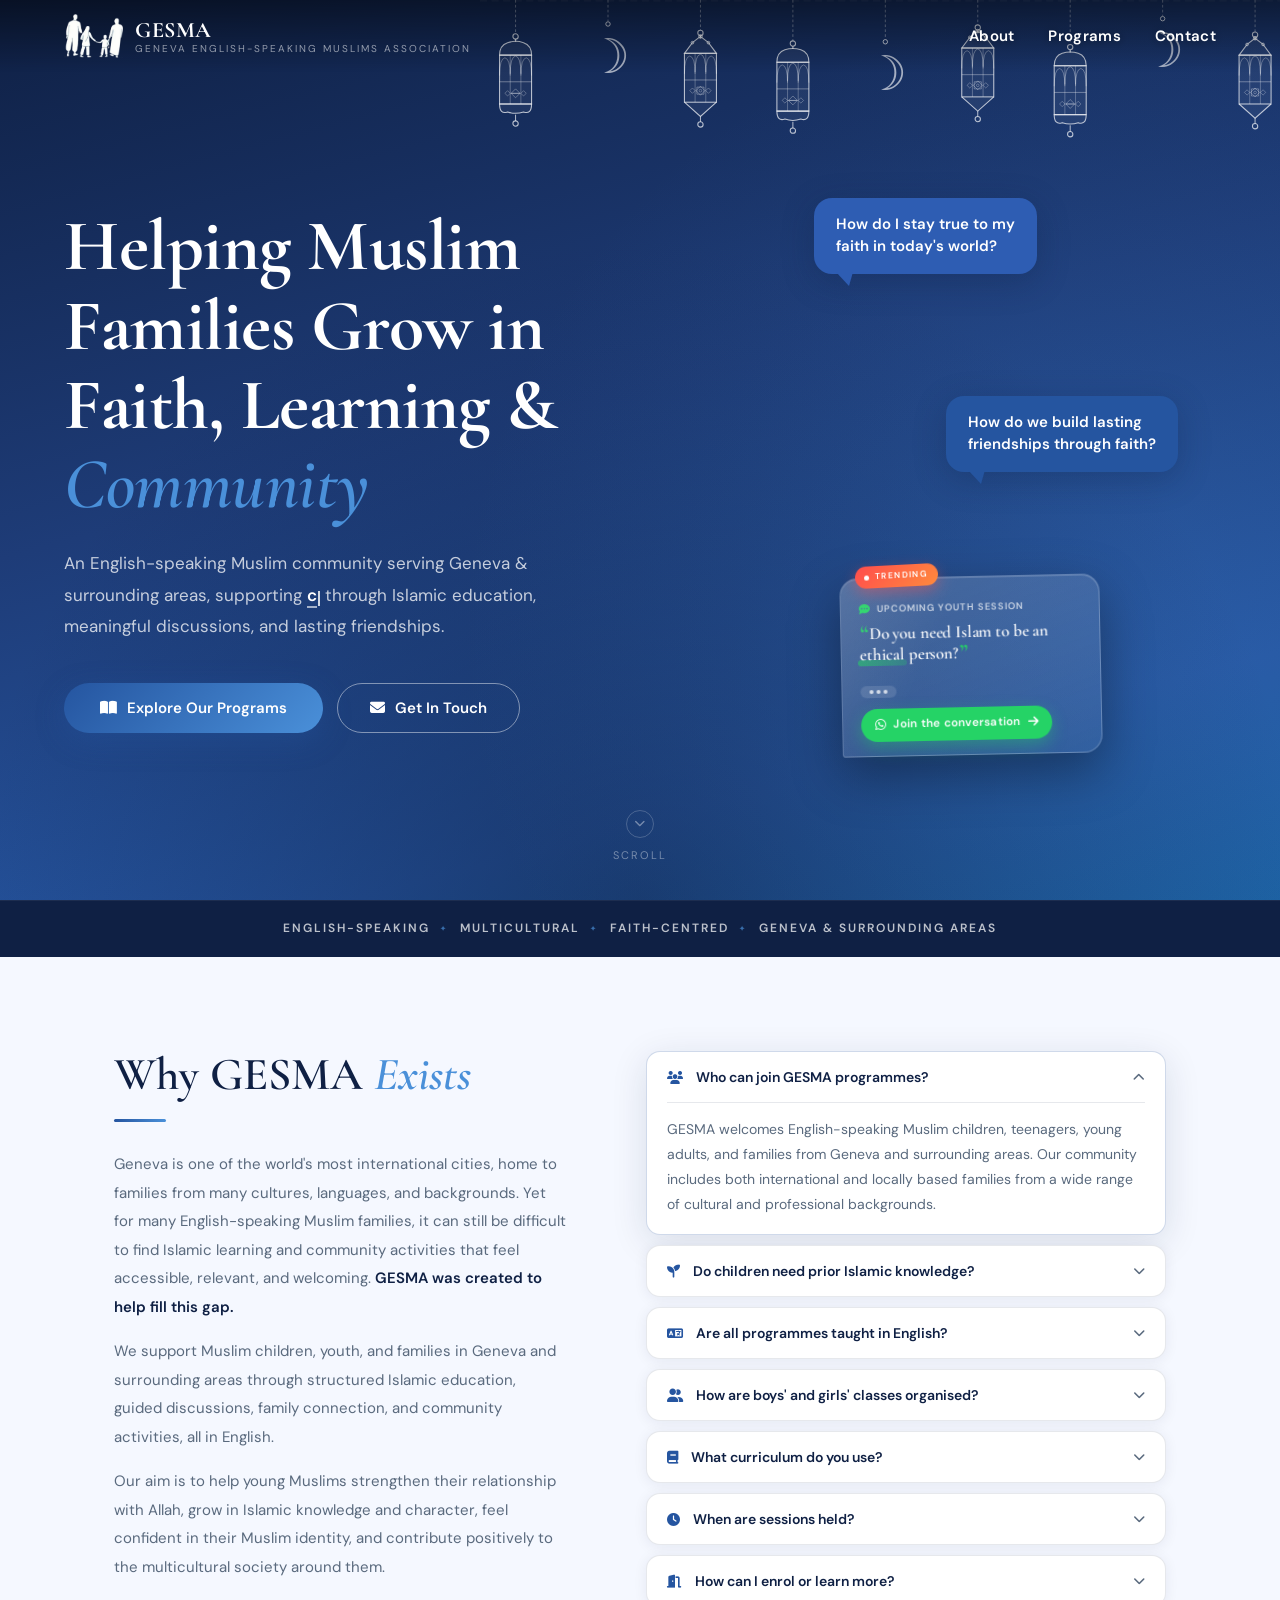
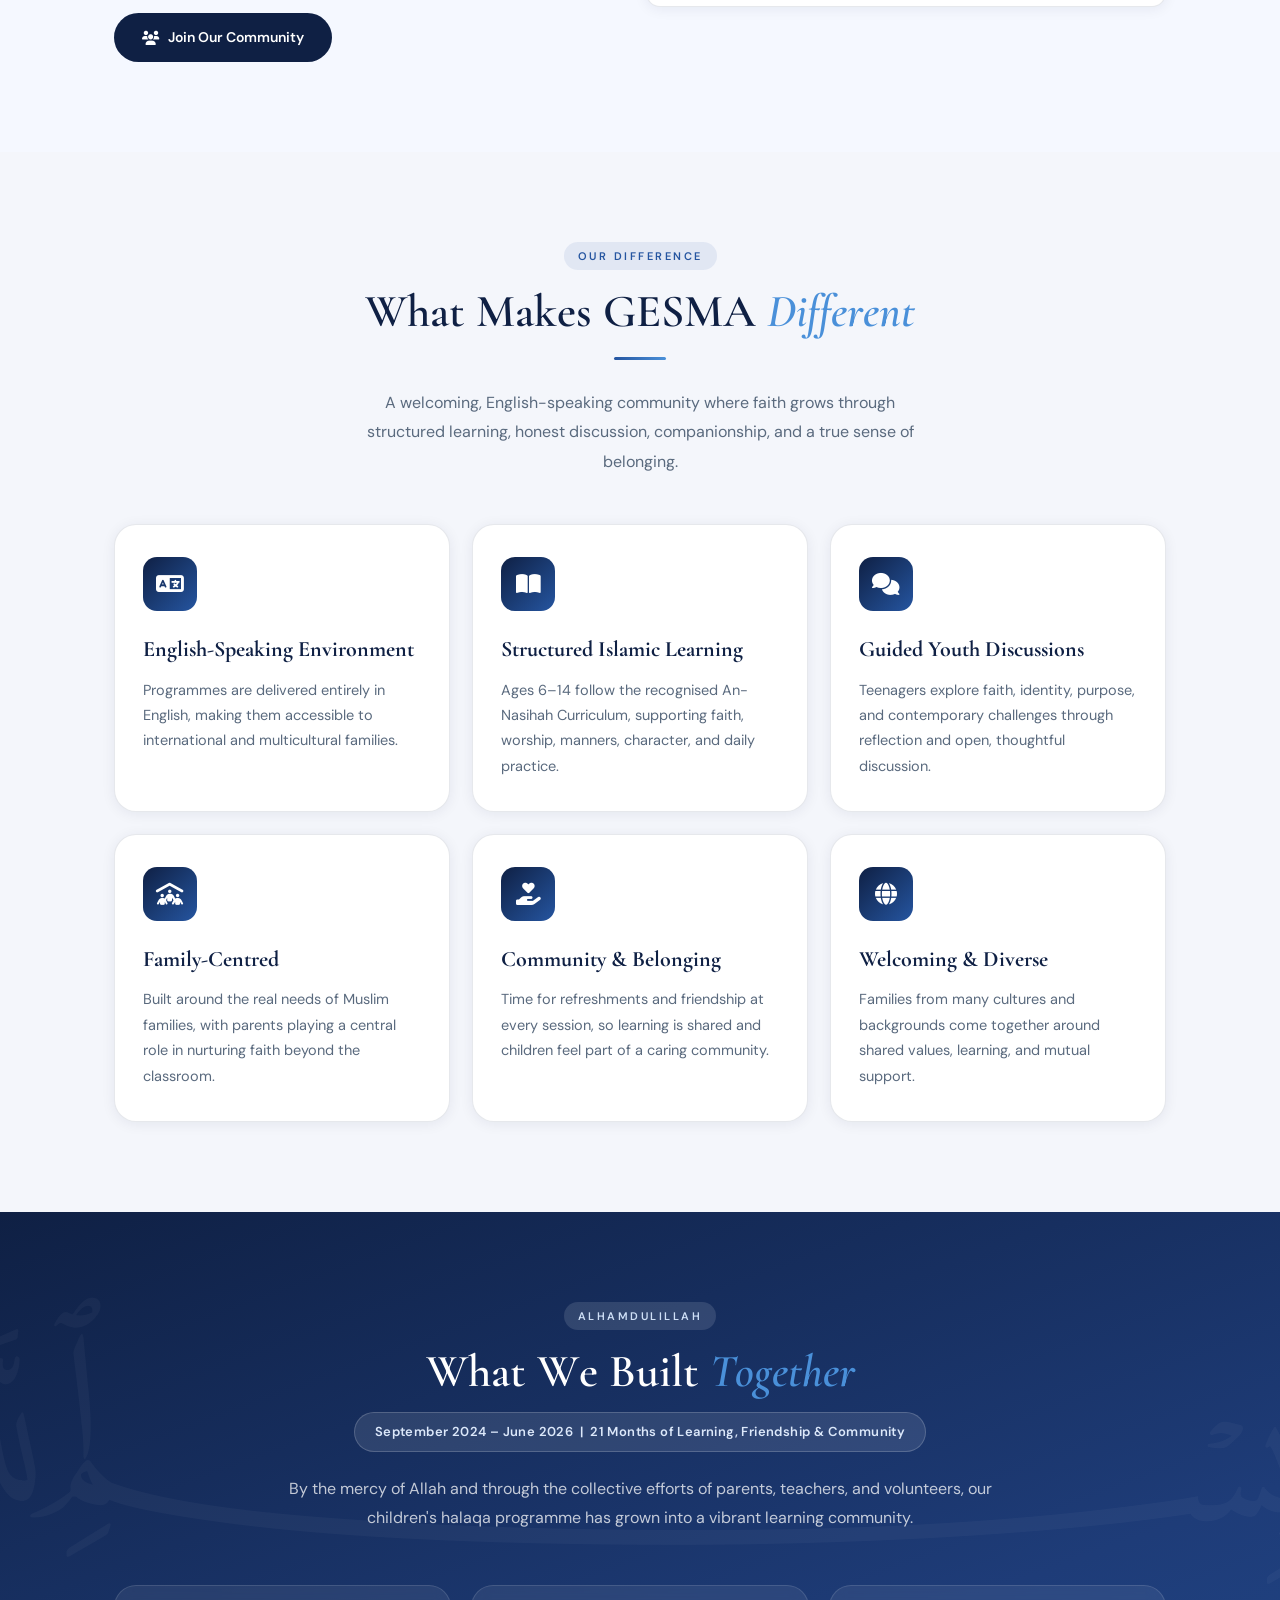
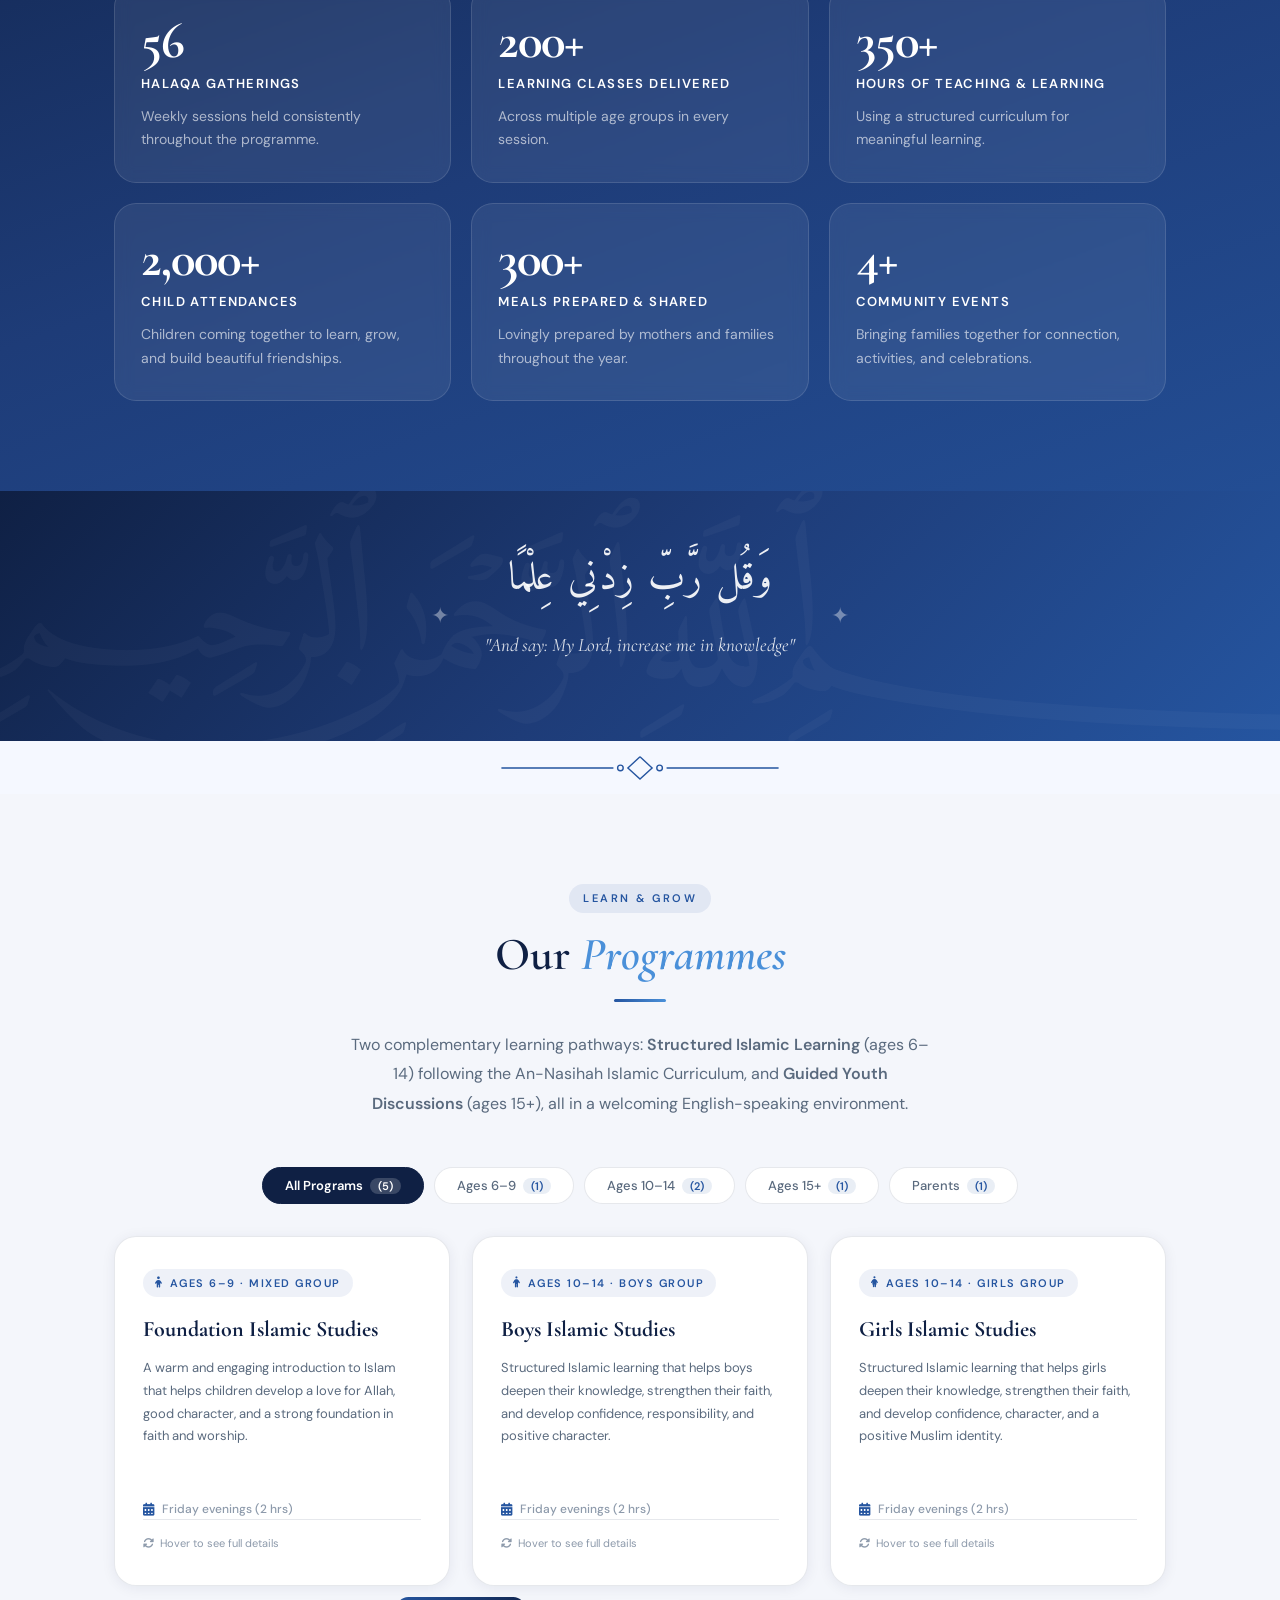
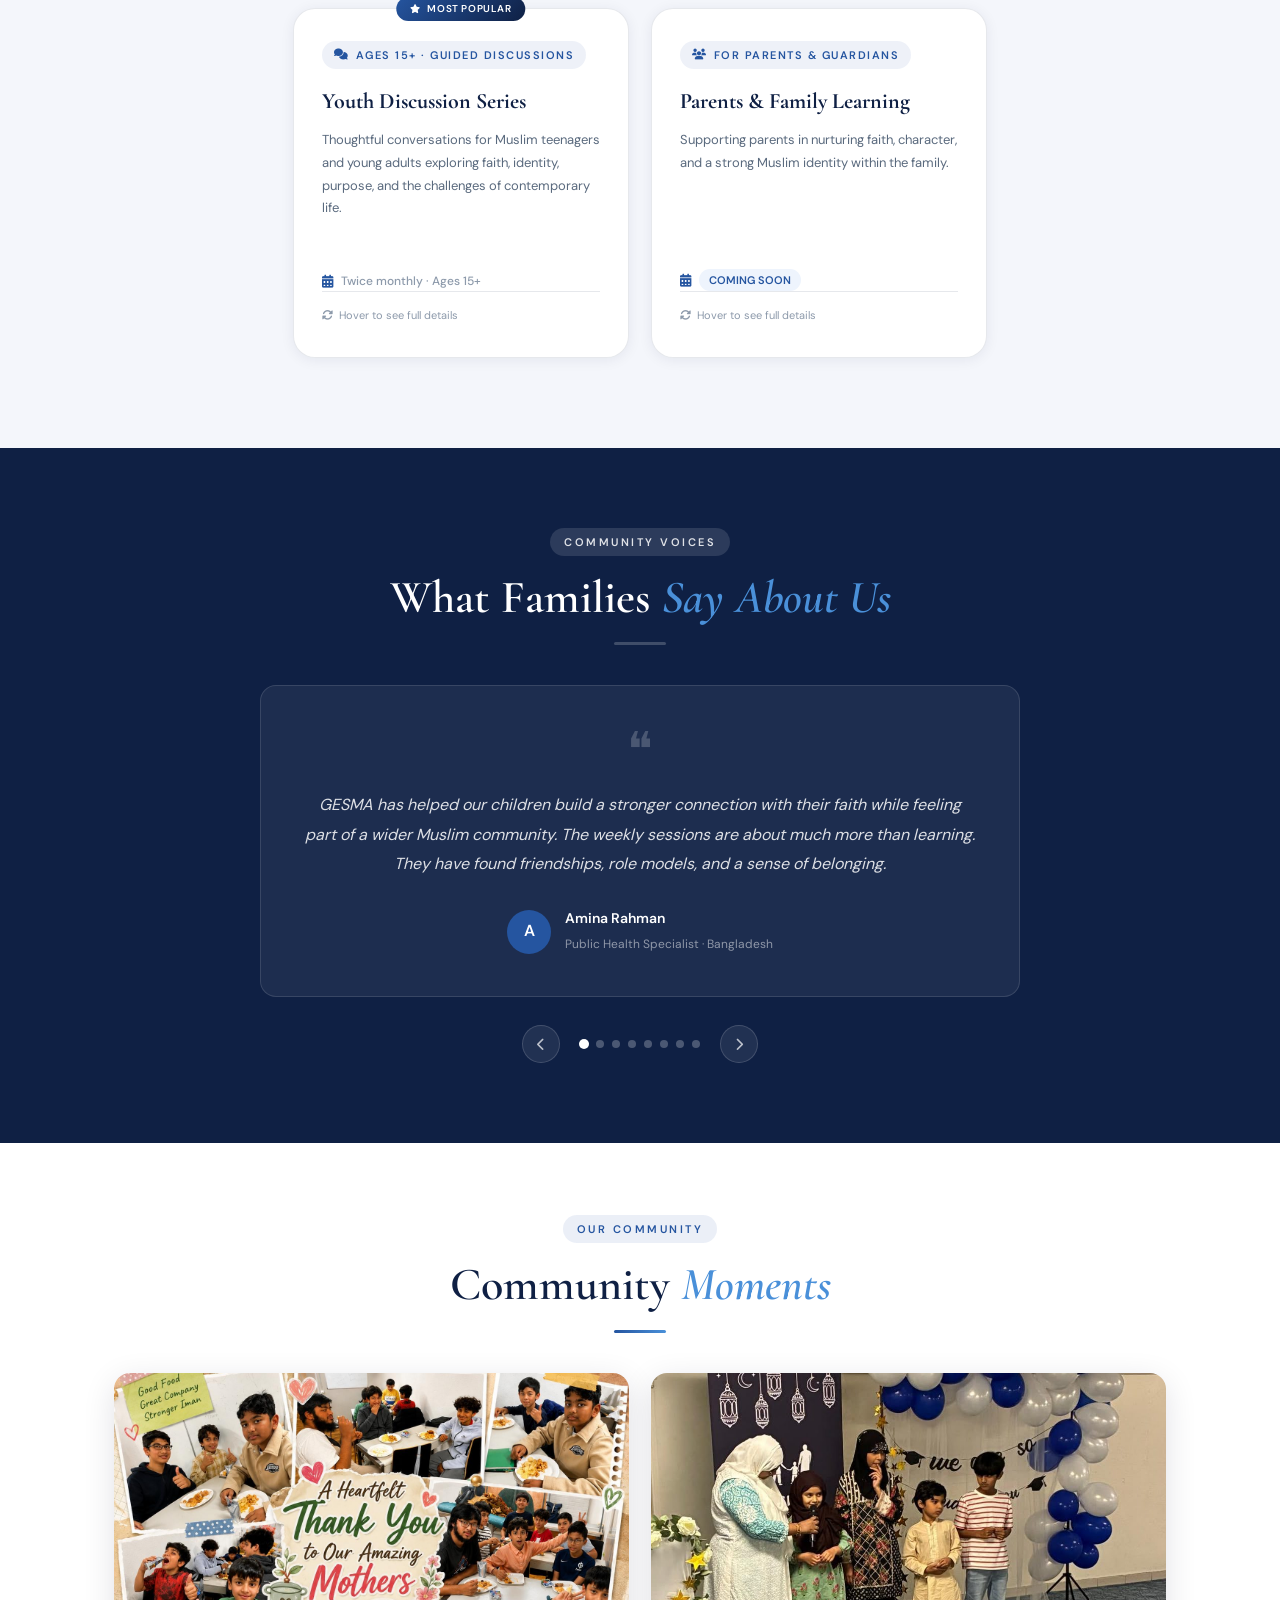
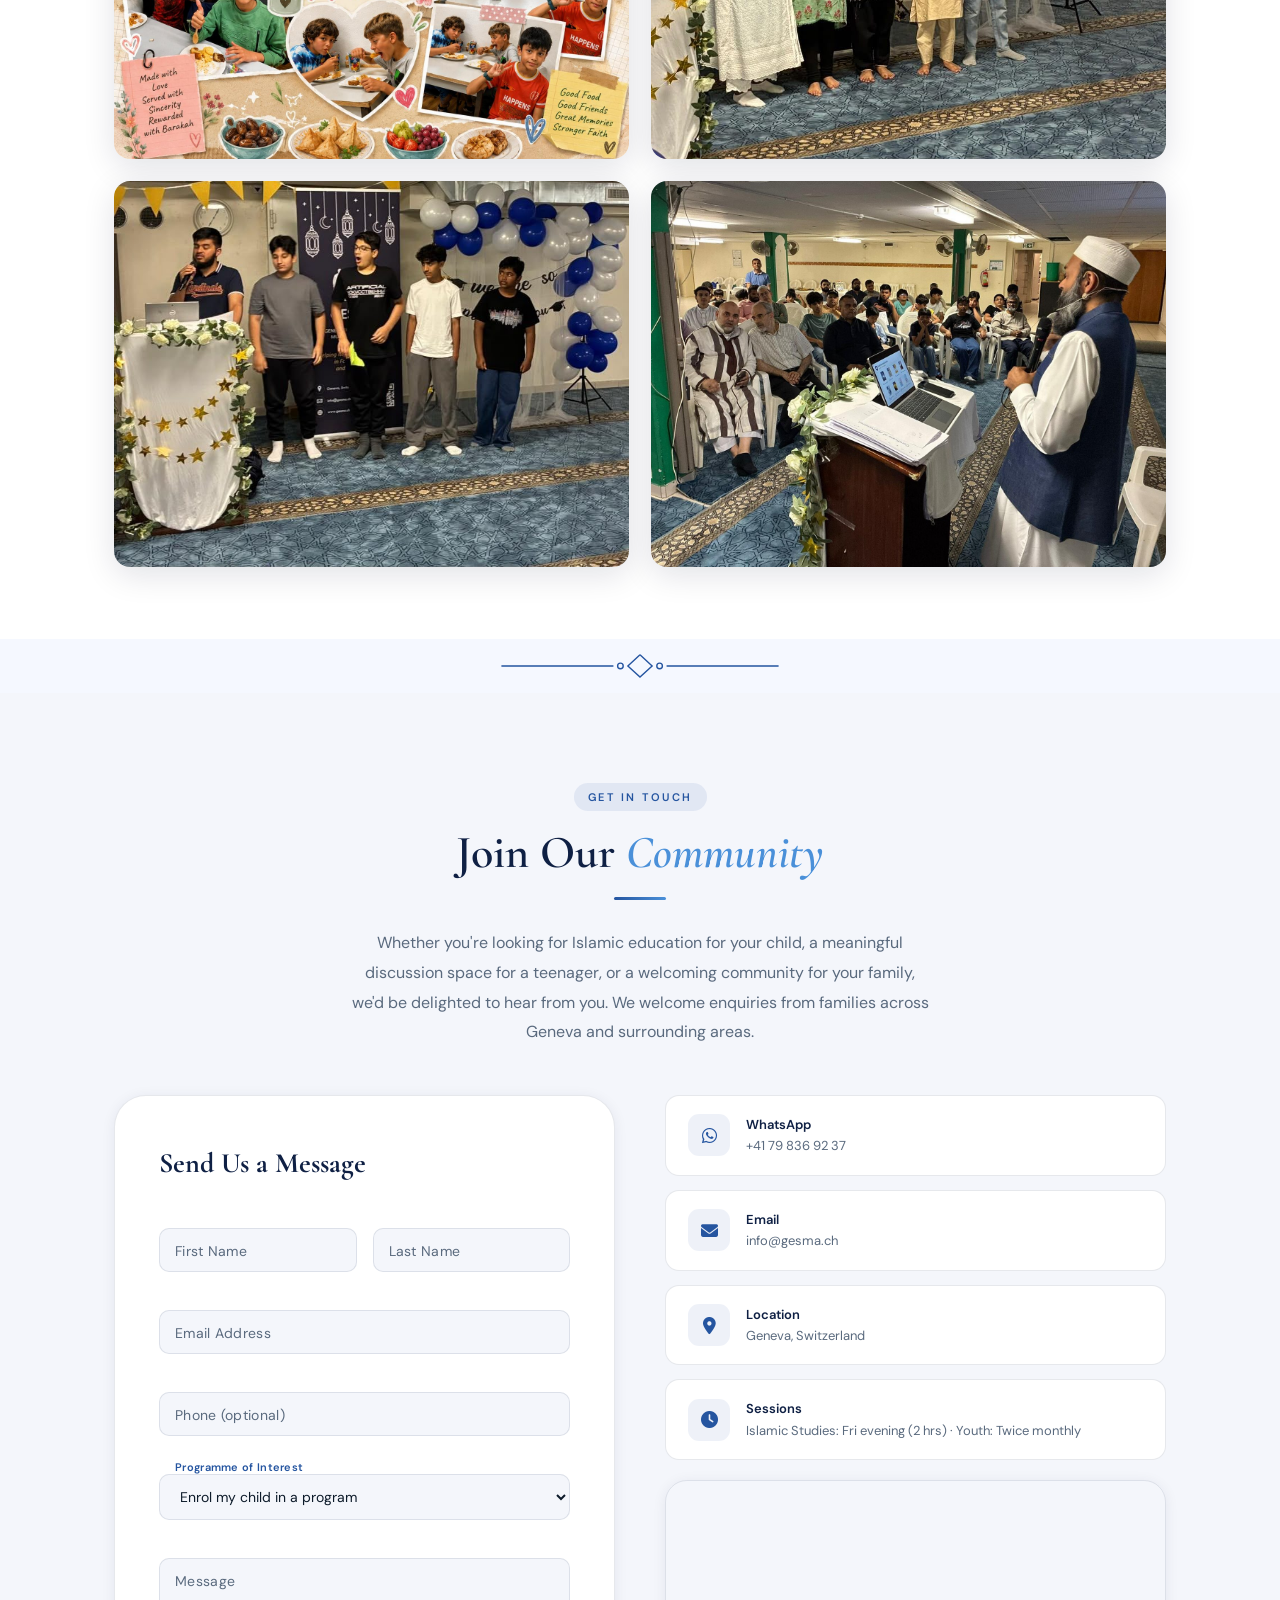
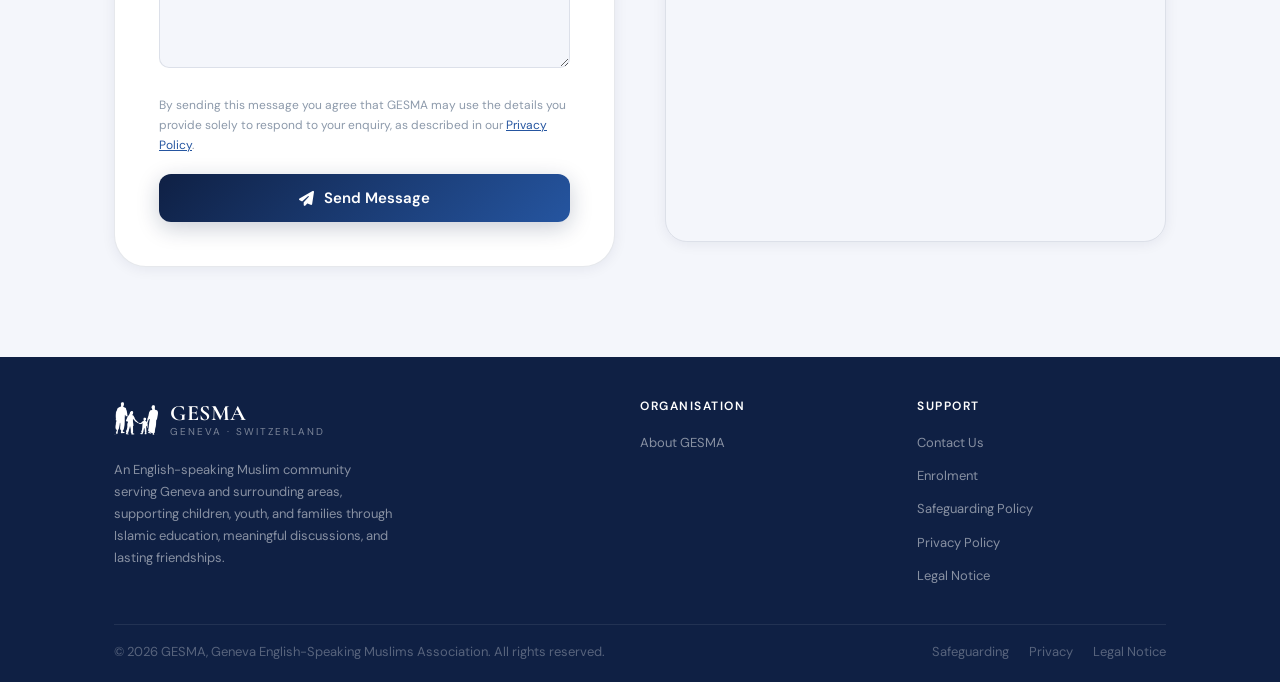
==== commit 349f1184: "Serve favicon.ico from site root and use absolute icon paths Browsers probe /favicon.ico at the orig" ====
--- a/public/index.html
+++ b/public/index.html
@@ -5,11 +5,11 @@
   <meta charset="UTF-8" />
   <meta name="viewport" content="width=device-width, initial-scale=1.0" />
   <title>GESMA – Geneva English-Speaking Muslims Association</title>
-  <link rel="icon" href="assets/favicon.ico" sizes="any" />
-  <link rel="icon" type="image/png" sizes="32x32" href="assets/favicon-32x32.png" />
-  <link rel="icon" type="image/png" sizes="16x16" href="assets/favicon-16x16.png" />
-  <link rel="apple-touch-icon" sizes="180x180" href="assets/apple-touch-icon.png" />
-  <link rel="manifest" href="site.webmanifest" />
+  <link rel="icon" type="image/x-icon" href="/favicon.ico" />
+  <link rel="icon" type="image/png" sizes="32x32" href="/assets/favicon-32x32.png" />
+  <link rel="icon" type="image/png" sizes="16x16" href="/assets/favicon-16x16.png" />
+  <link rel="apple-touch-icon" sizes="180x180" href="/apple-touch-icon.png" />
+  <link rel="manifest" href="/site.webmanifest" />
   <meta name="theme-color" content="#0f2243" />
   <meta name="description" content="GESMA is an English-speaking Muslim community in Geneva offering structured Islamic education for children, guided youth discussions, and family activities, all in English." />
 
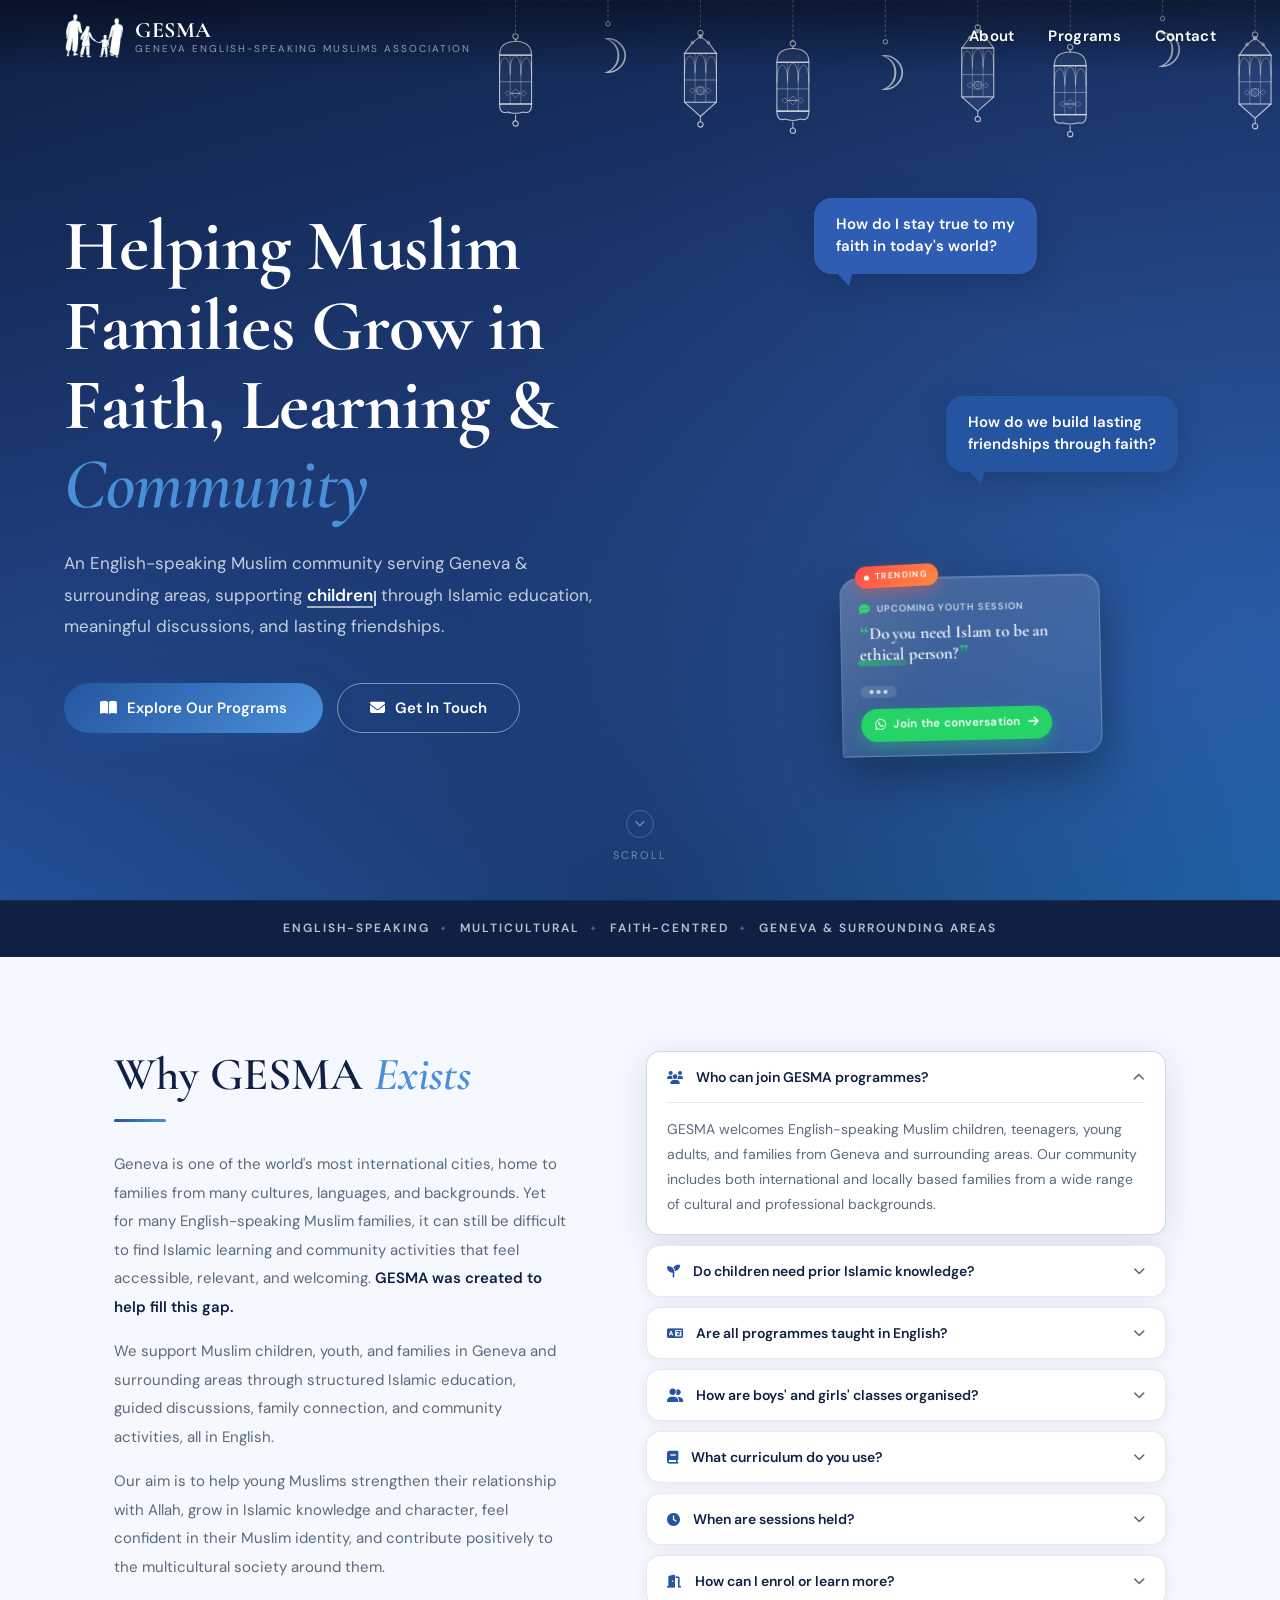
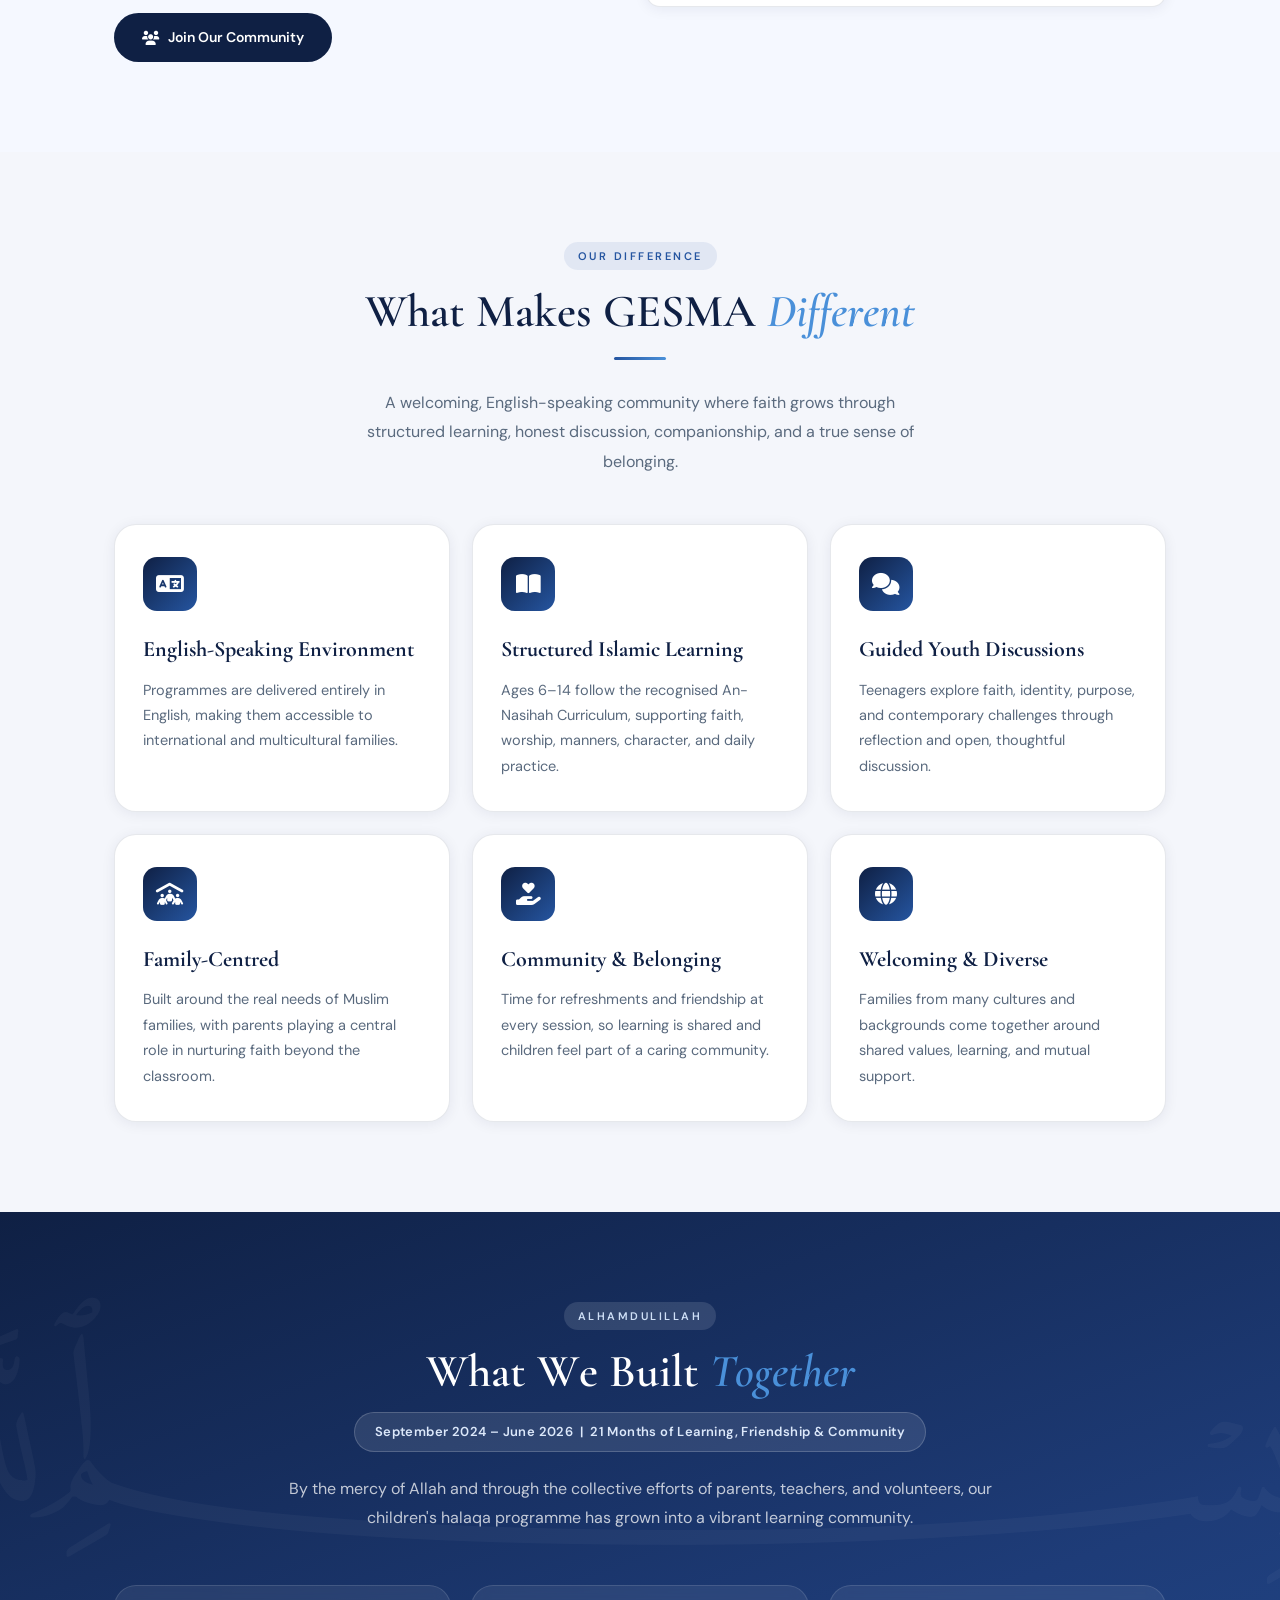
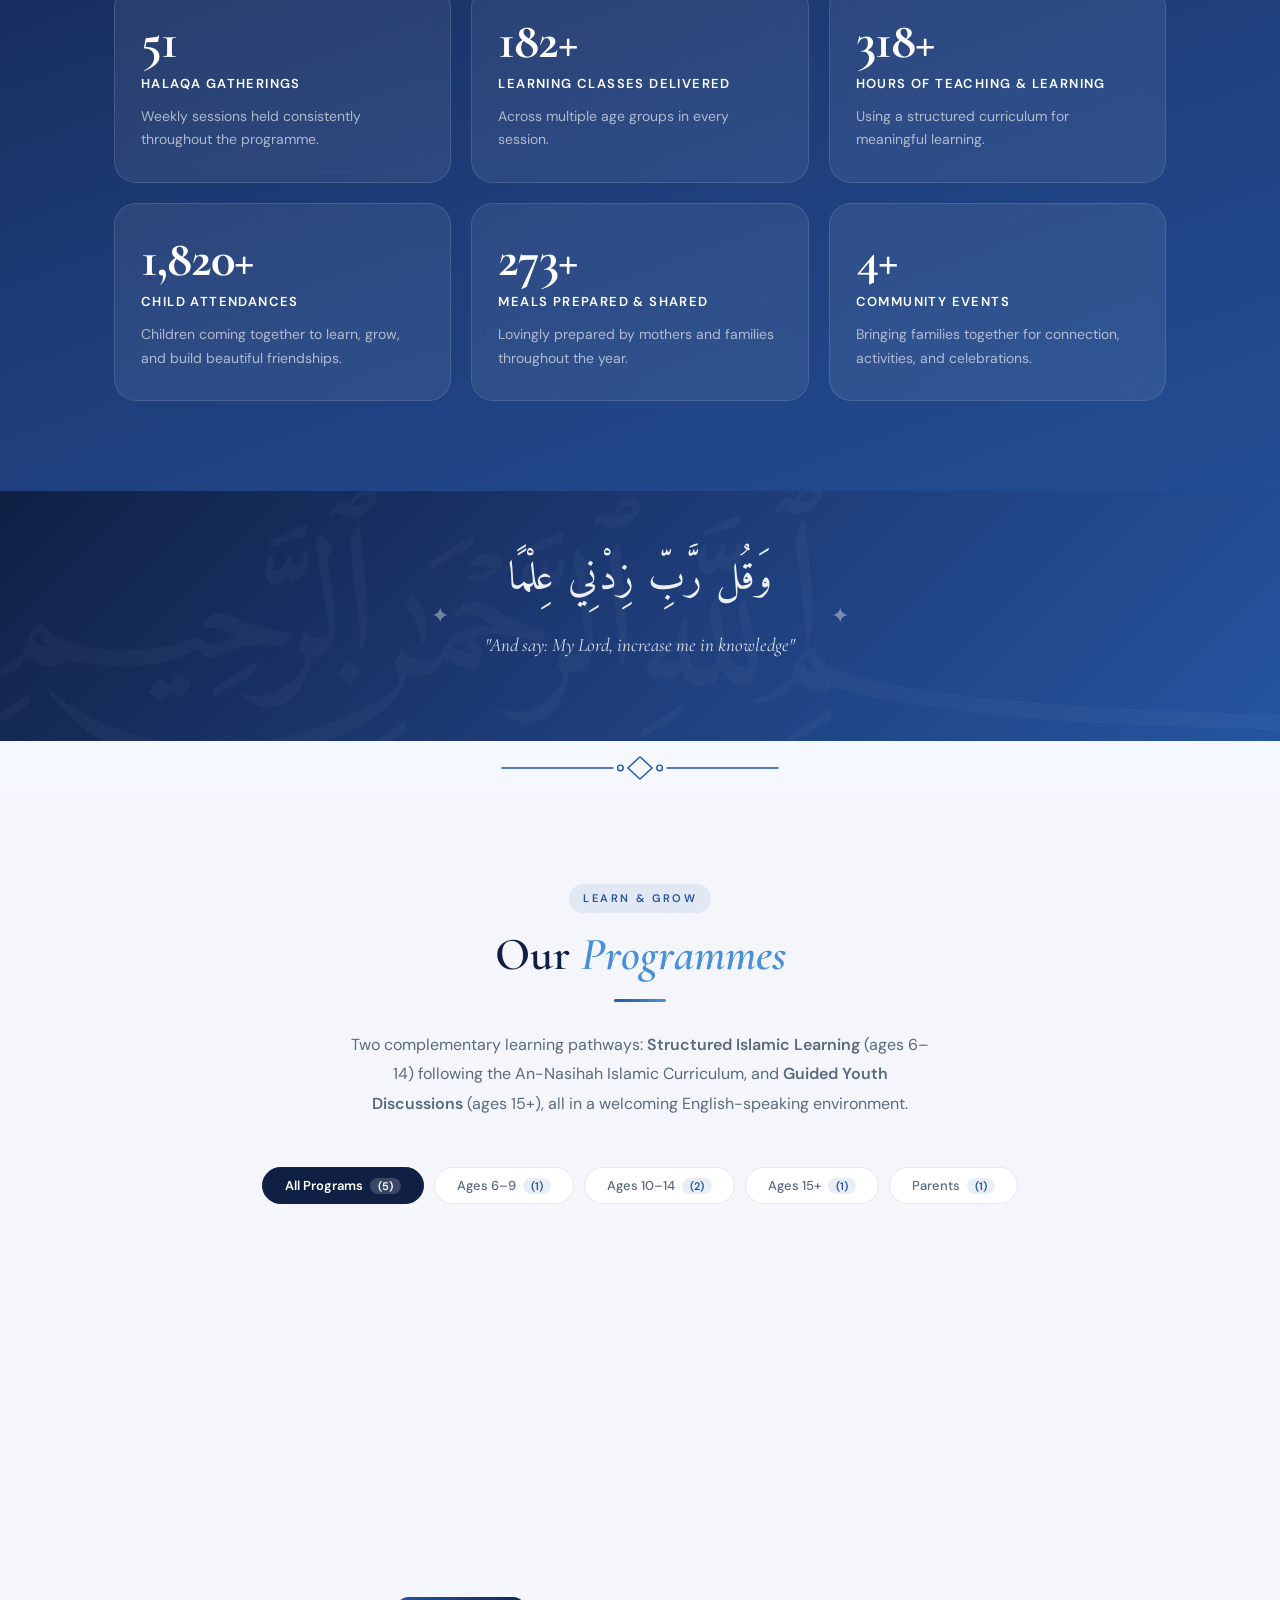
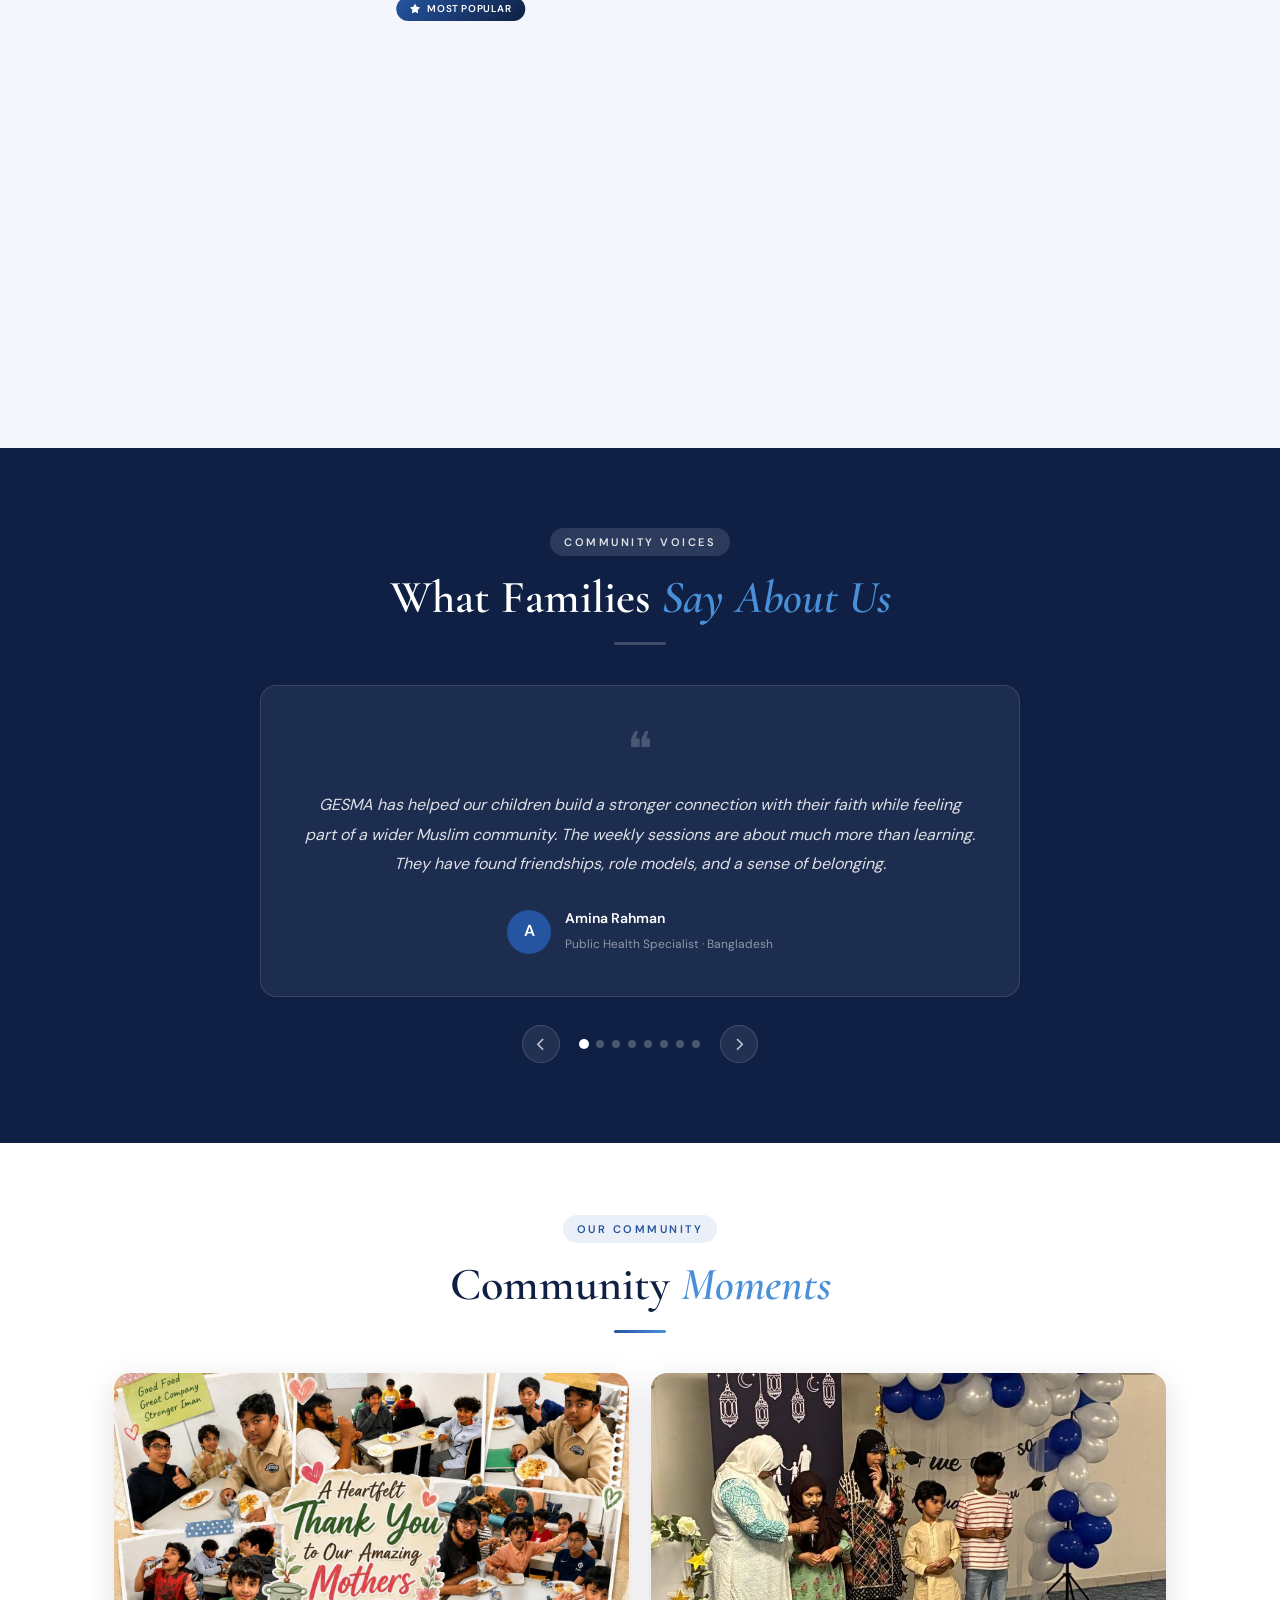
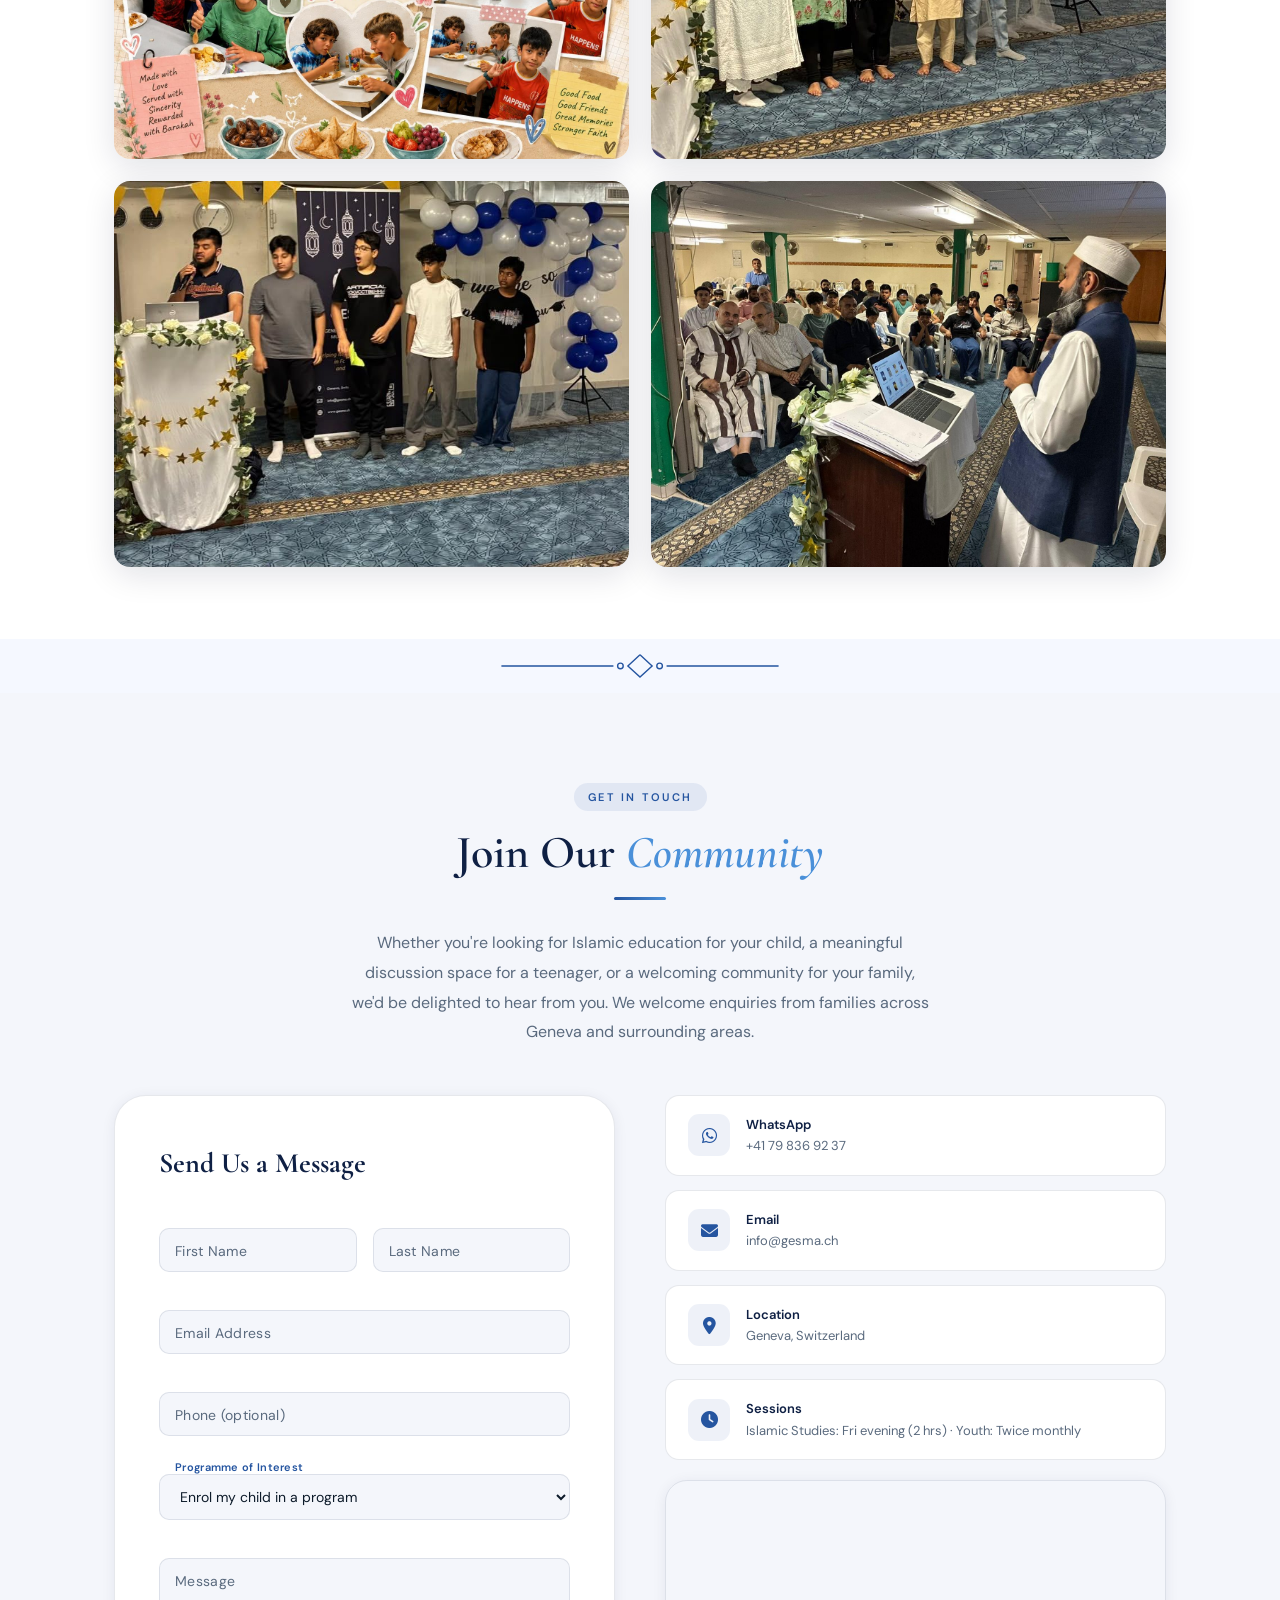
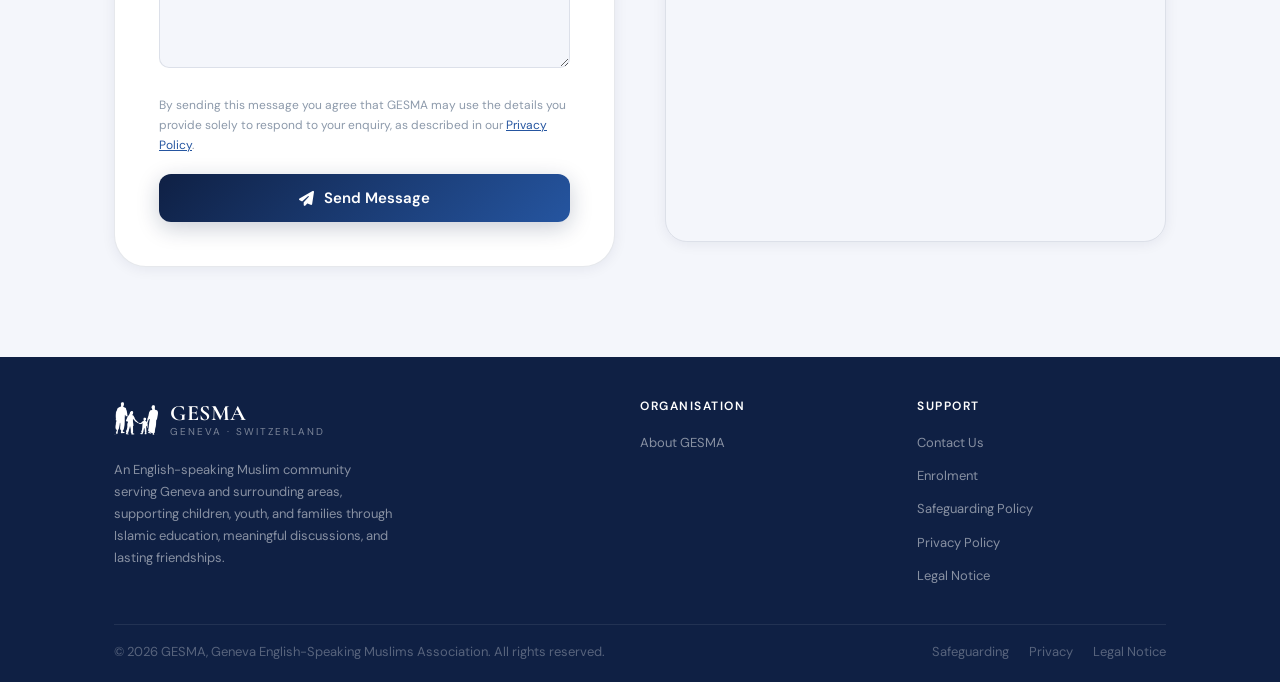
==== commit da829611: "Link a 192x192 icon for Google Search results Google picks the search-results favicon separately fro" ====
--- a/public/index.html
+++ b/public/index.html
@@ -8,6 +8,7 @@
   <link rel="icon" type="image/x-icon" href="/favicon.ico" />
   <link rel="icon" type="image/png" sizes="32x32" href="/assets/favicon-32x32.png" />
   <link rel="icon" type="image/png" sizes="16x16" href="/assets/favicon-16x16.png" />
+  <link rel="icon" type="image/png" sizes="192x192" href="/assets/android-chrome-192x192.png" />
   <link rel="apple-touch-icon" sizes="180x180" href="/apple-touch-icon.png" />
   <link rel="manifest" href="/site.webmanifest" />
   <meta name="theme-color" content="#0f2243" />
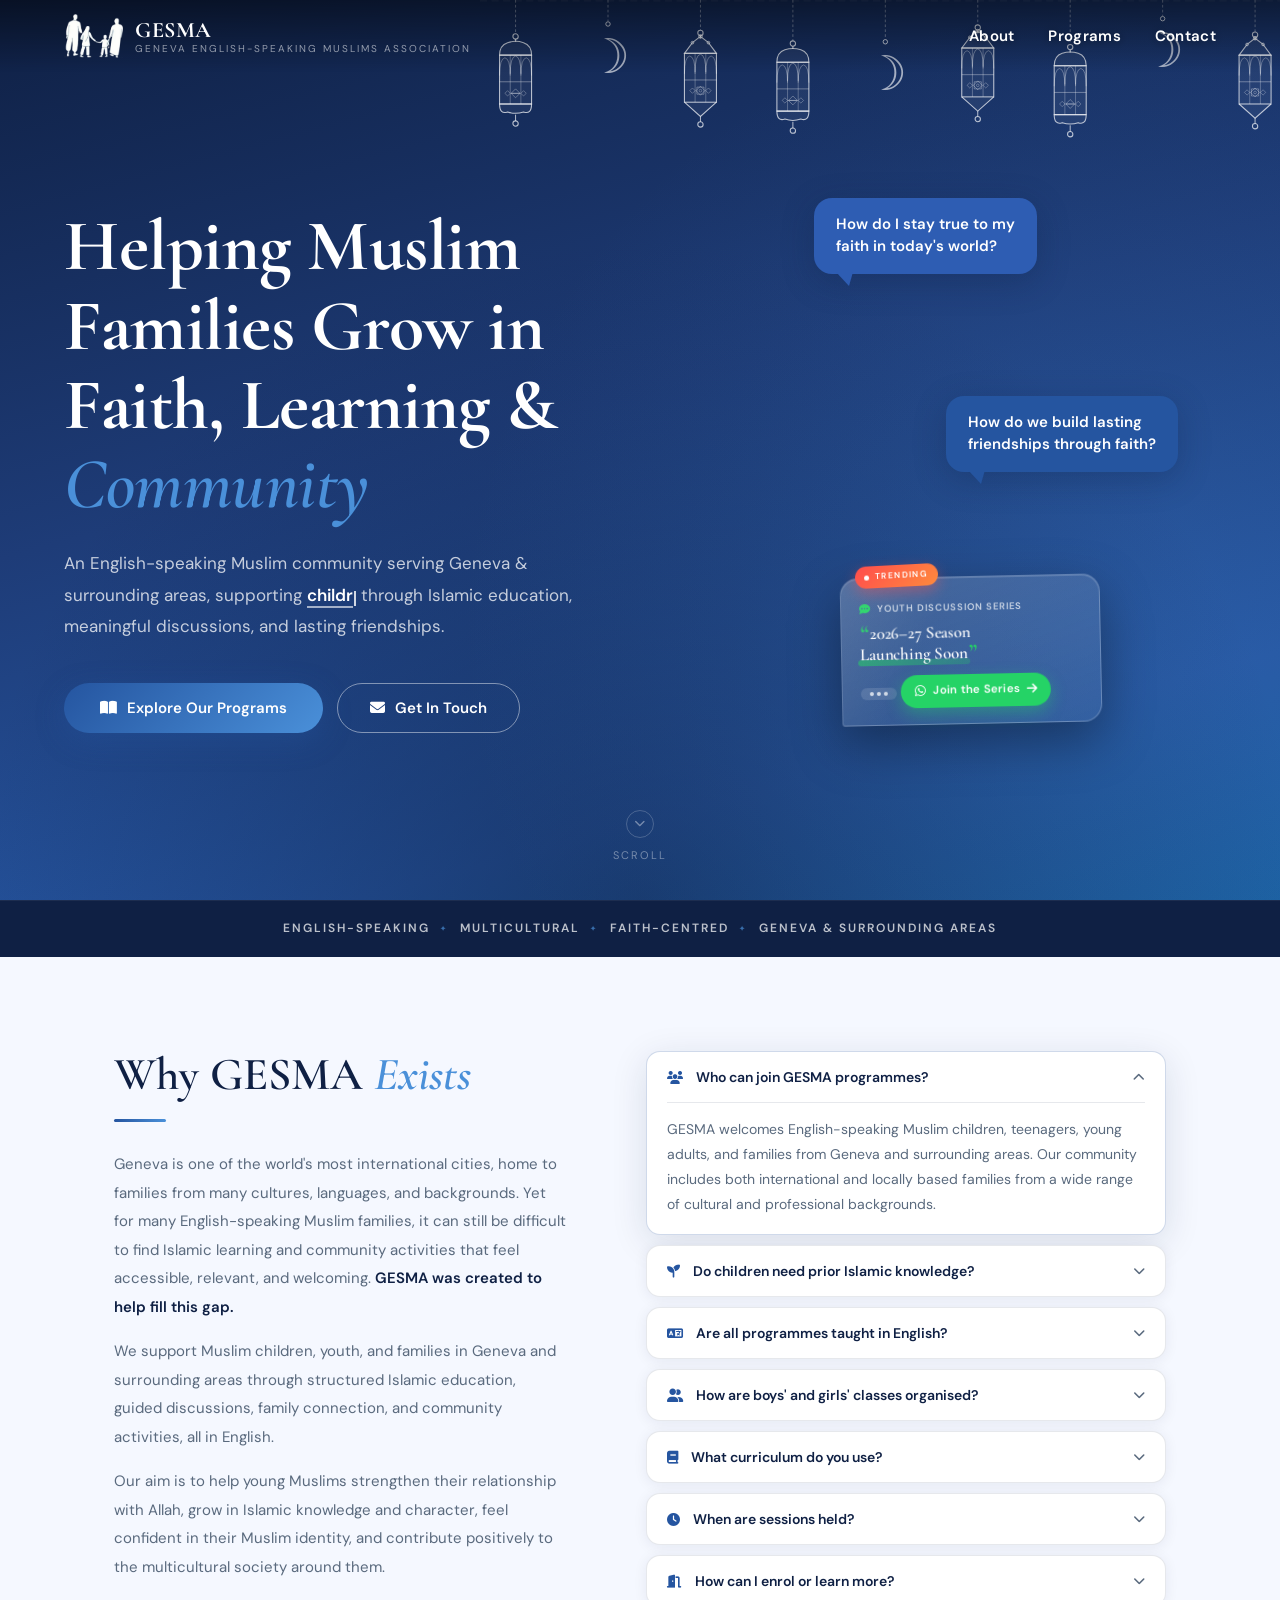
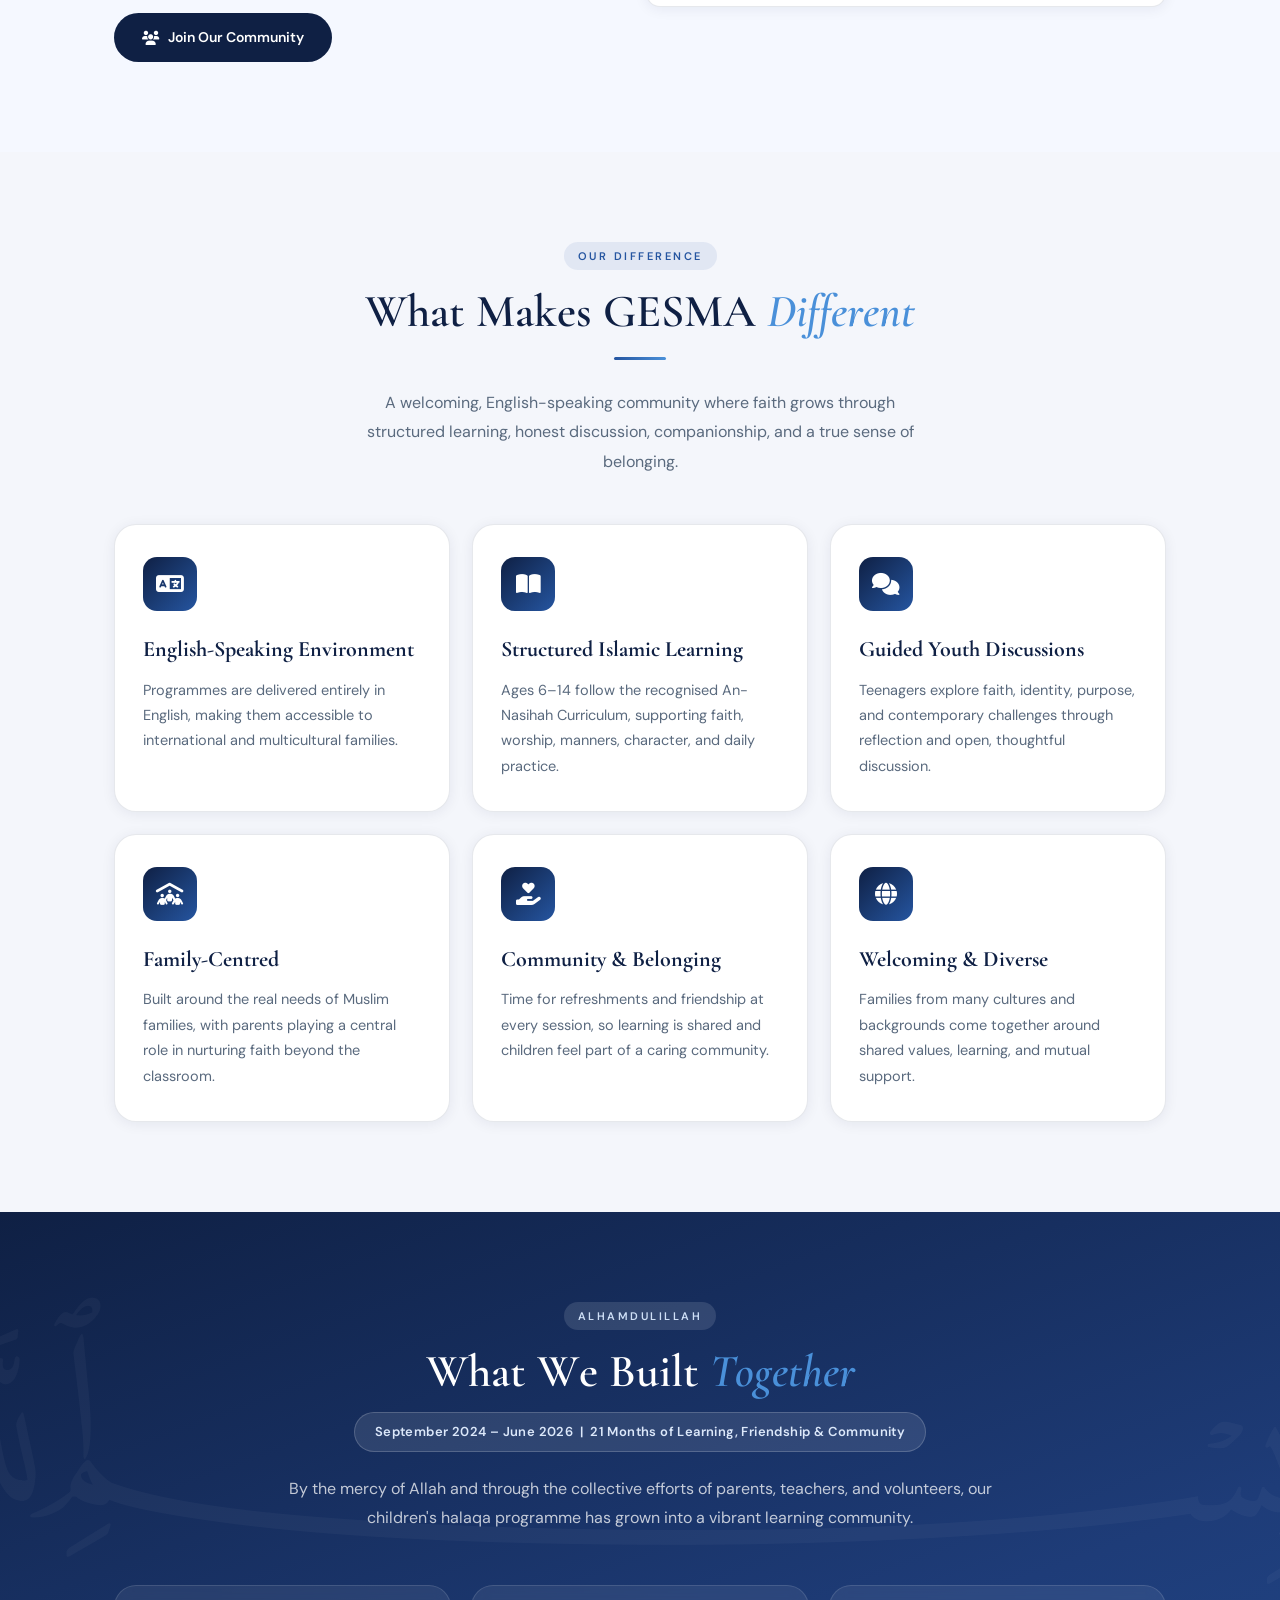
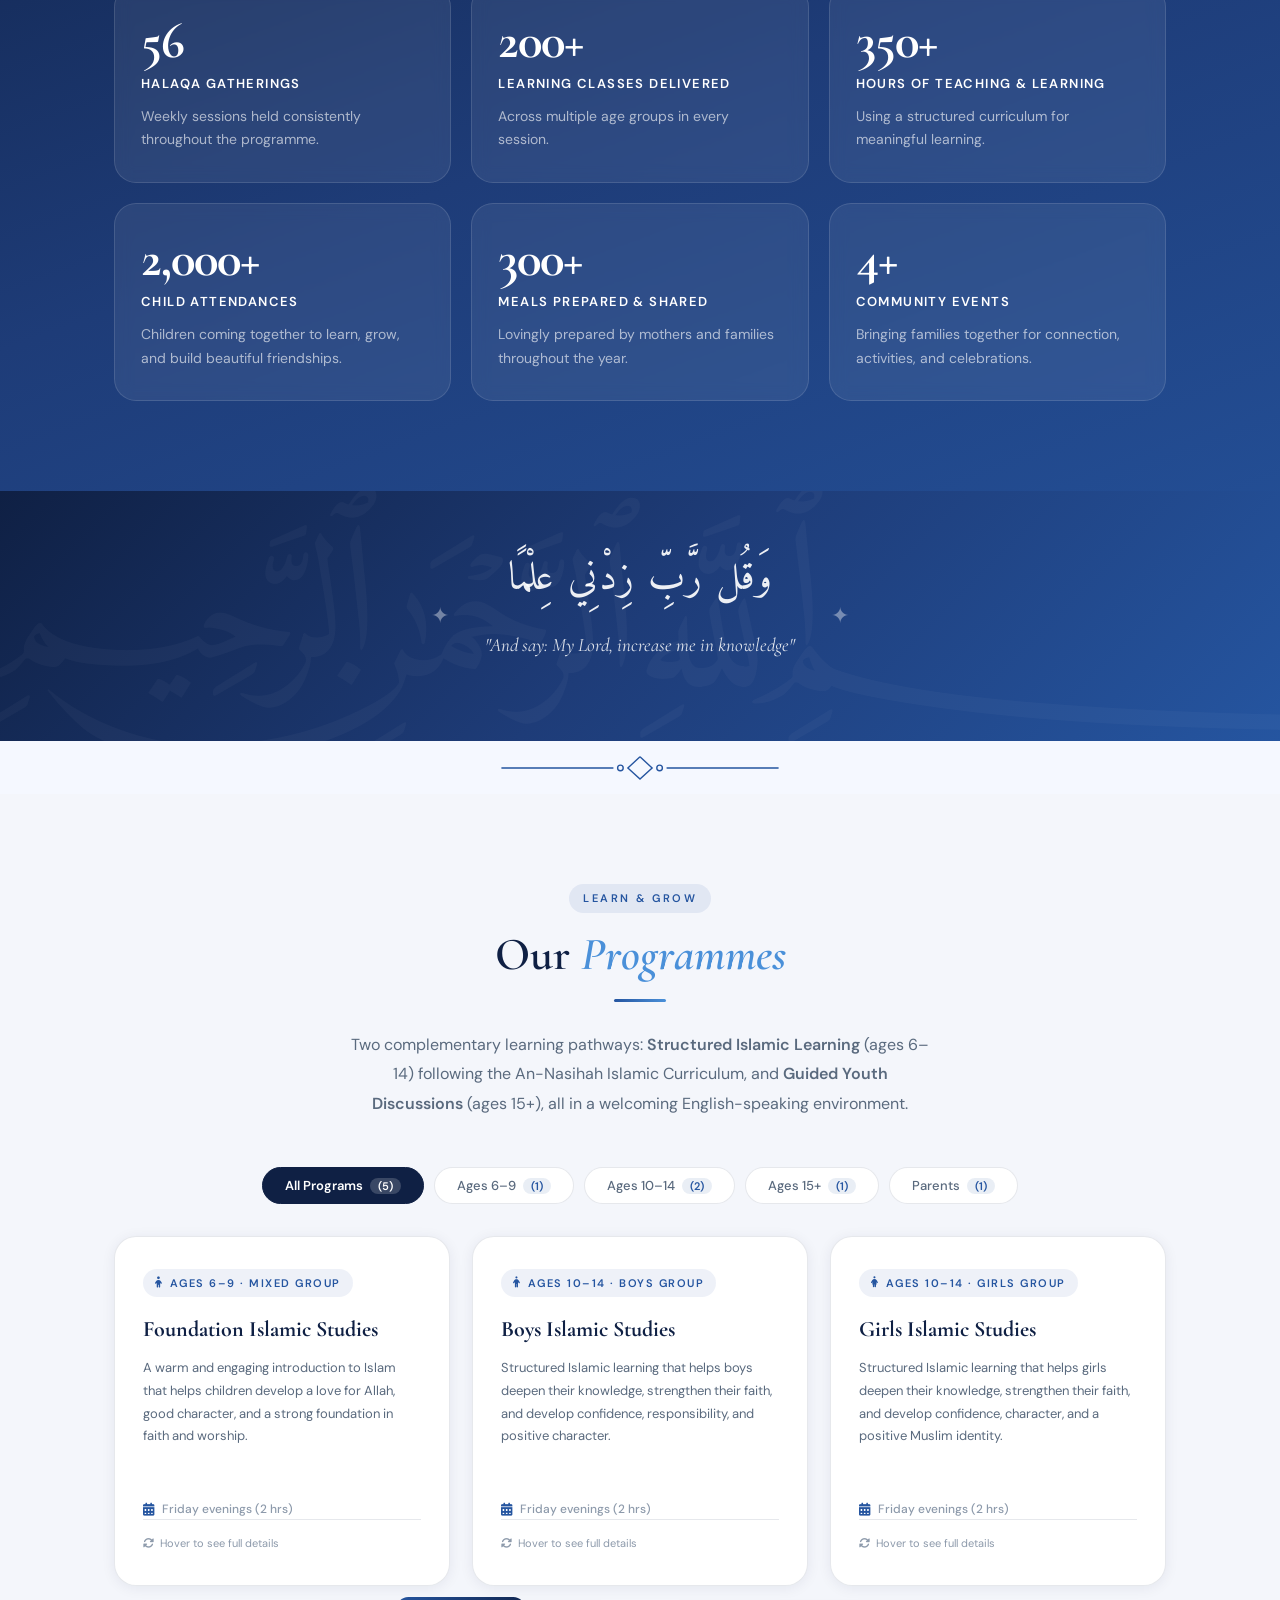
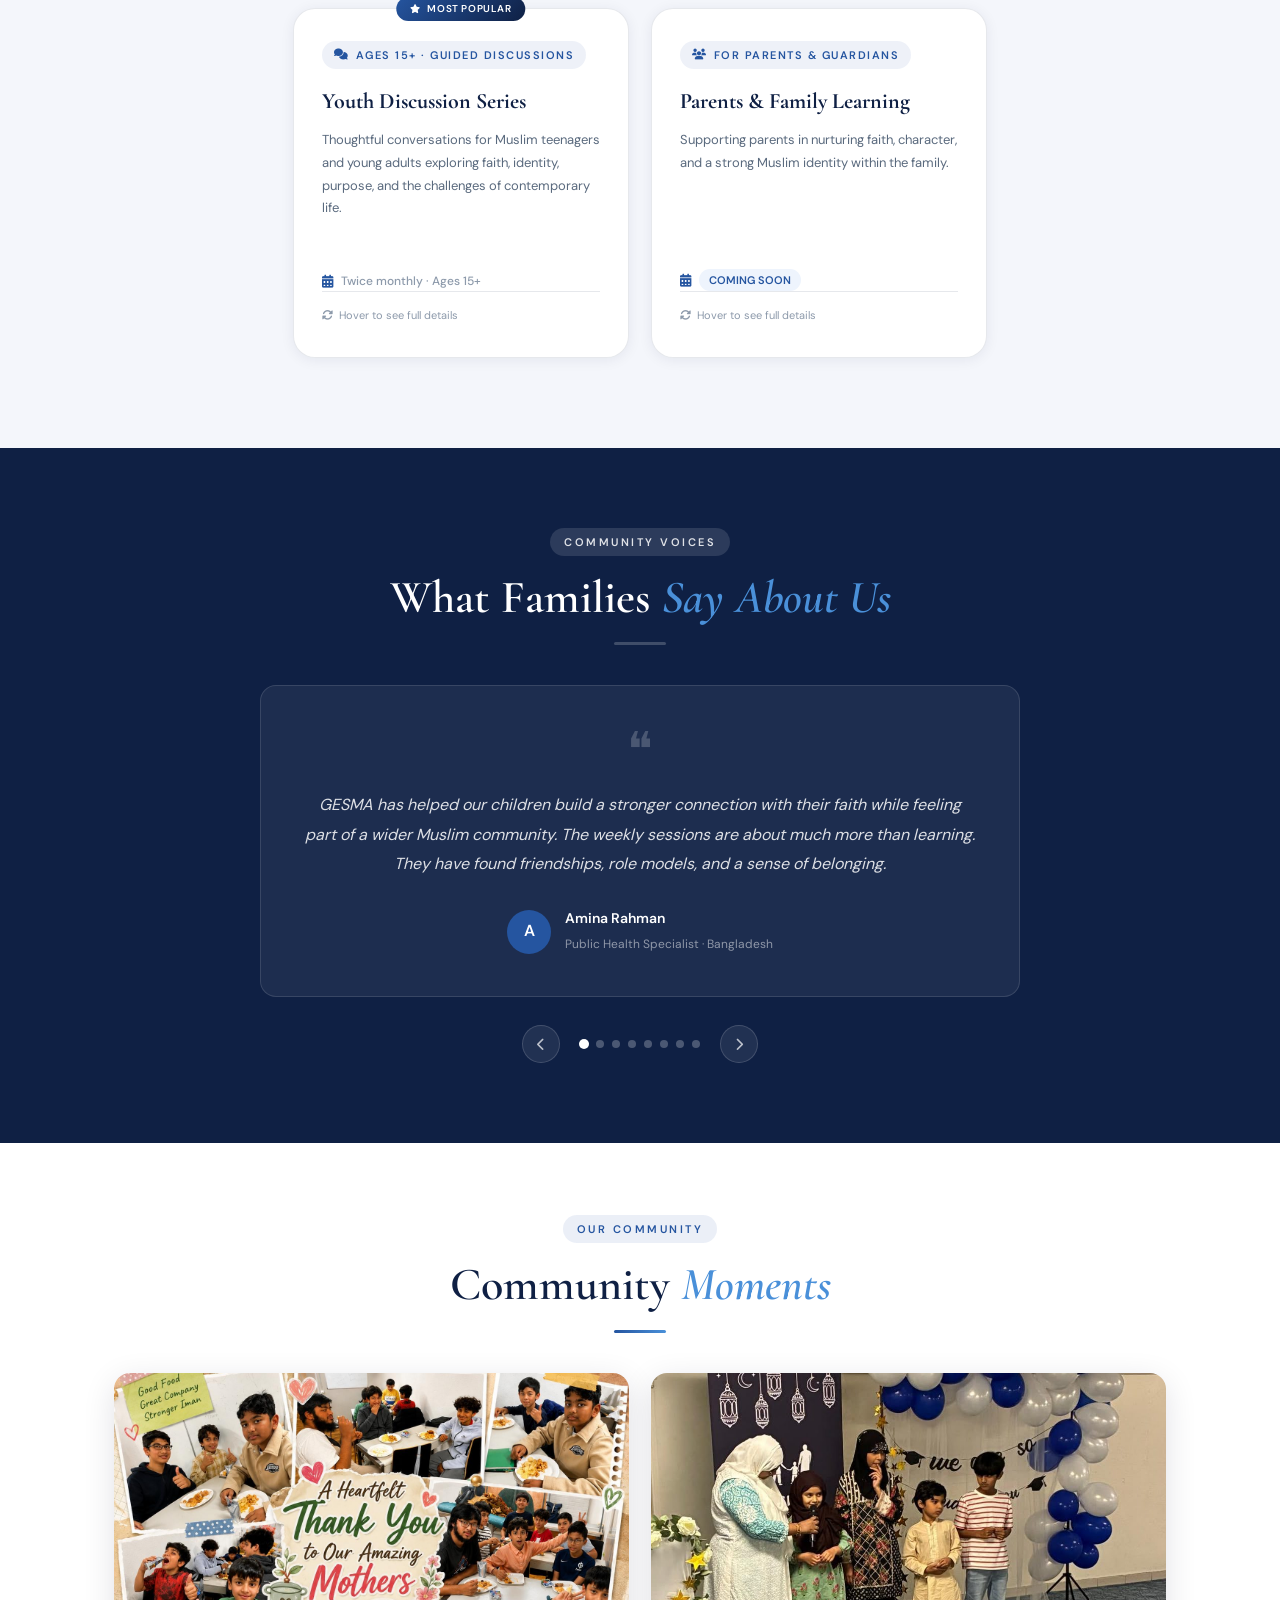
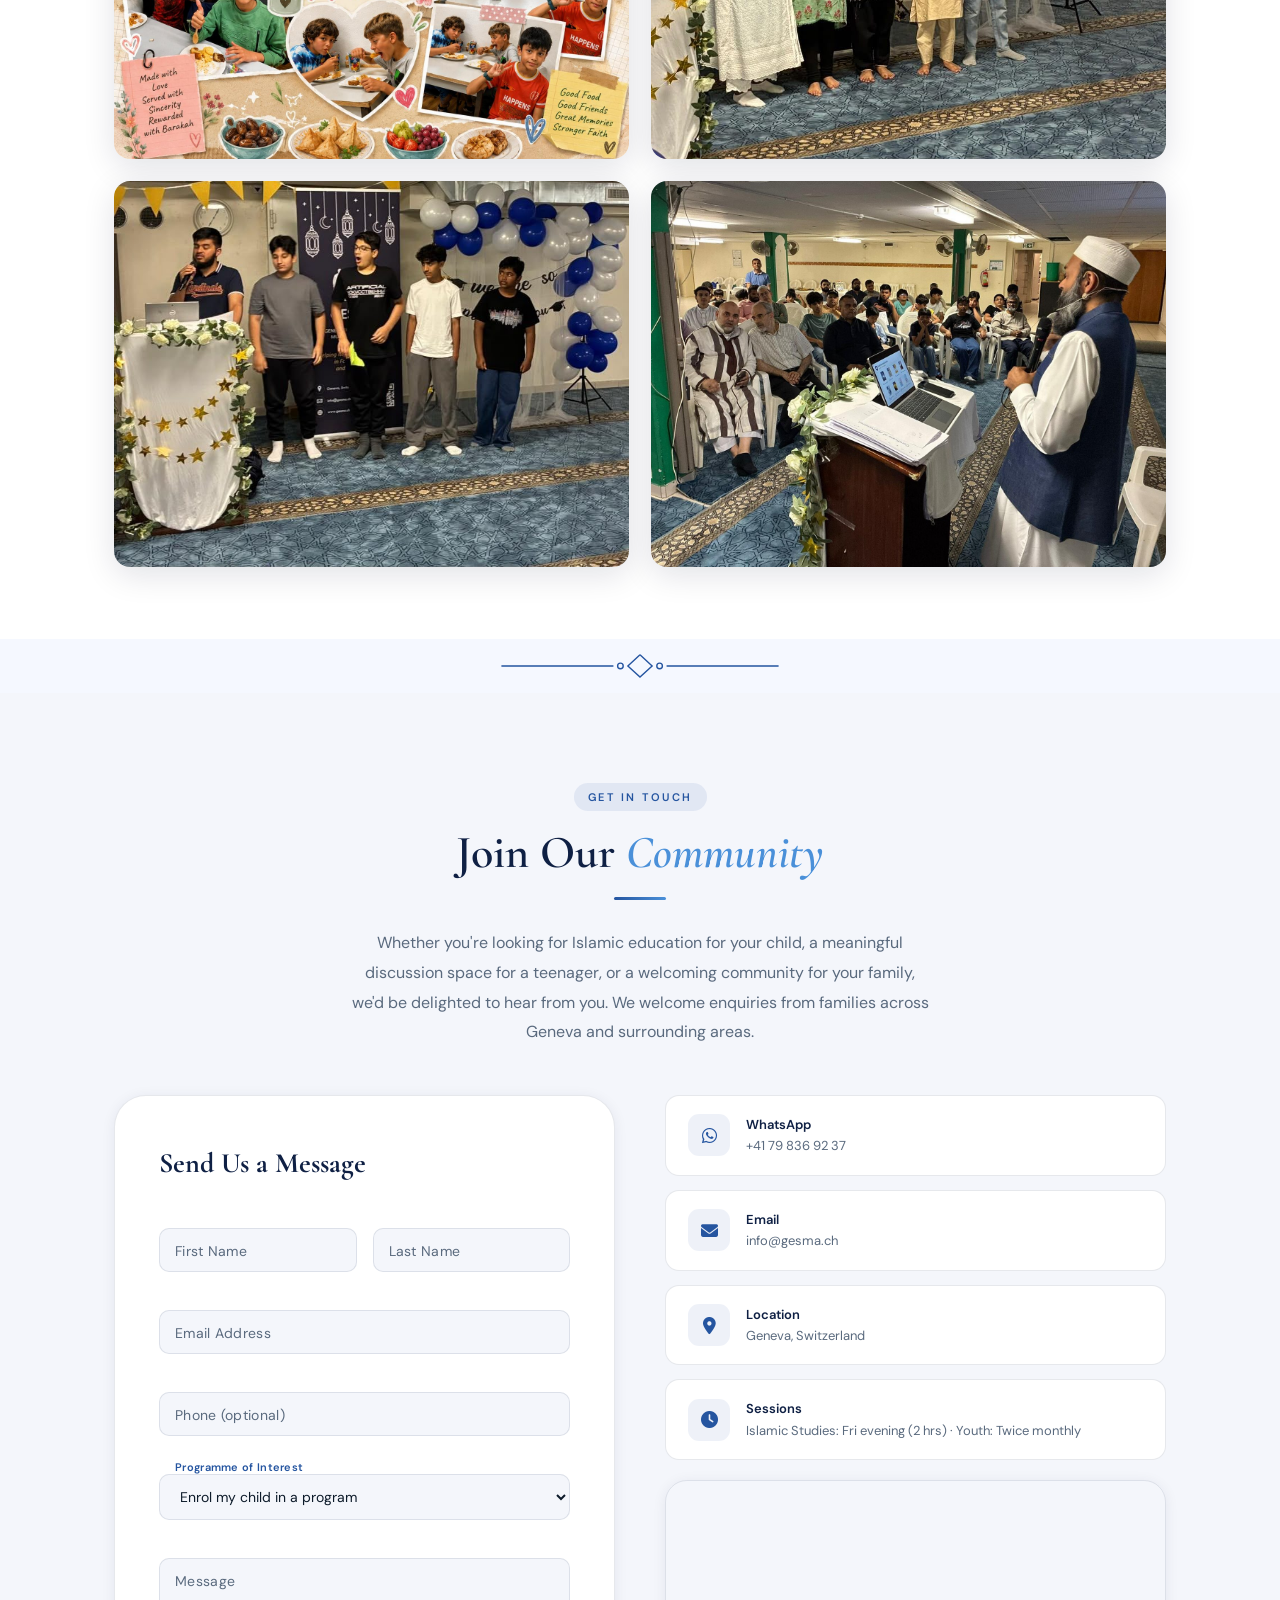
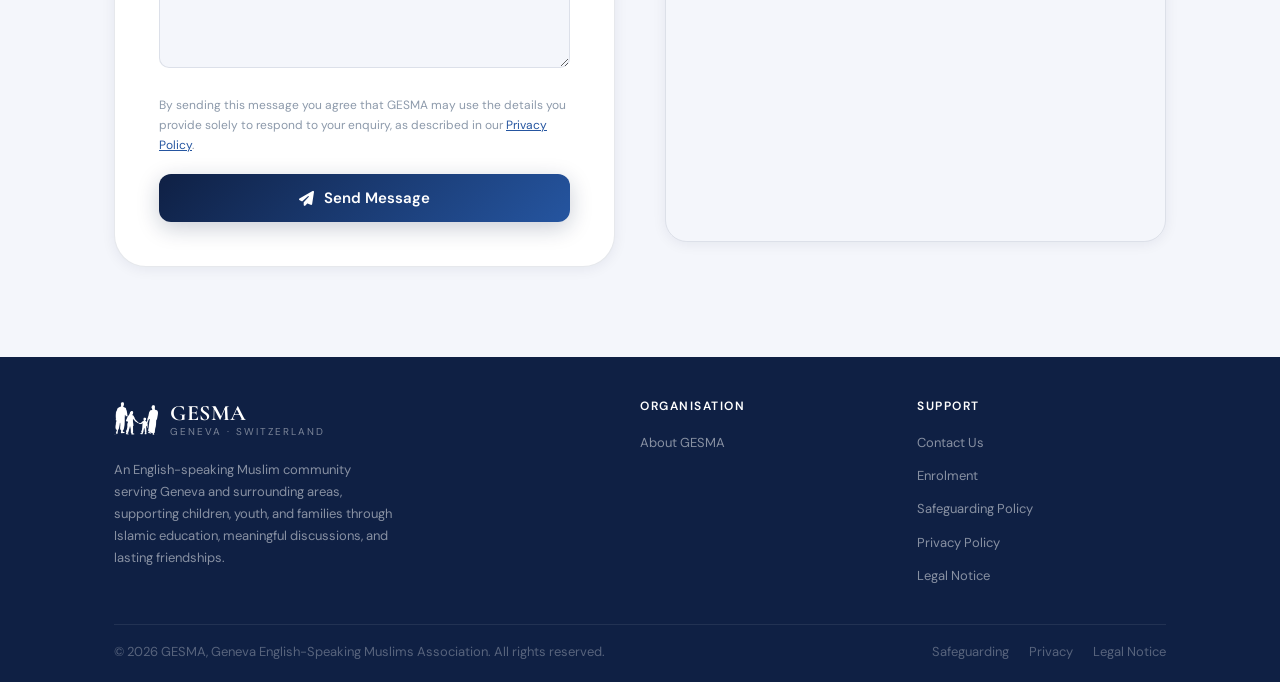
==== commit 0955818a: "Announce the 2026-27 Youth Discussion Series season in the hero The hero card advertised a single se" ====
--- a/public/index.html
+++ b/public/index.html
@@ -296,17 +296,17 @@
       <div class="hsc-bubble">
         <div class="hsc-meta">
           <i class="fas fa-comment-dots"></i>
-          <span>Upcoming Youth Session</span>
+          <span>Youth Discussion Series</span>
         </div>
         <h3 class="hsc-topic">
-          <span class="hsc-quote">&ldquo;</span>Do you need Islam to be an <span class="hsc-hl">ethical</span> person?<span class="hsc-quote">&rdquo;</span>
+          <span class="hsc-quote">&ldquo;</span>2026&ndash;27 Season <span class="hsc-hl">Launching Soon</span><span class="hsc-quote">&rdquo;</span>
         </h3>
         <div class="hsc-typing"><span></span><span></span><span></span></div>
         <a class="hsc-cta"
-           href="https://wa.me/41798369237?text=Assalamu%20Alaikum!%20I%27d%20love%20to%20join%20the%20upcoming%20youth%20session%20on%20%22Do%20you%20need%20Islam%20to%20be%20an%20ethical%20person%3F%22"
+           href="https://wa.me/41798369237?text=Assalamu%20Alaikum!%20I%27d%20like%20to%20join%20the%20Youth%20Discussion%20Series%20for%20the%202026-27%20season."
            target="_blank" rel="noopener">
           <i class="fab fa-whatsapp"></i>
-          <span>Join the conversation</span>
+          <span>Join the Series</span>
           <i class="fas fa-arrow-right hsc-arrow"></i>
         </a>
       </div>
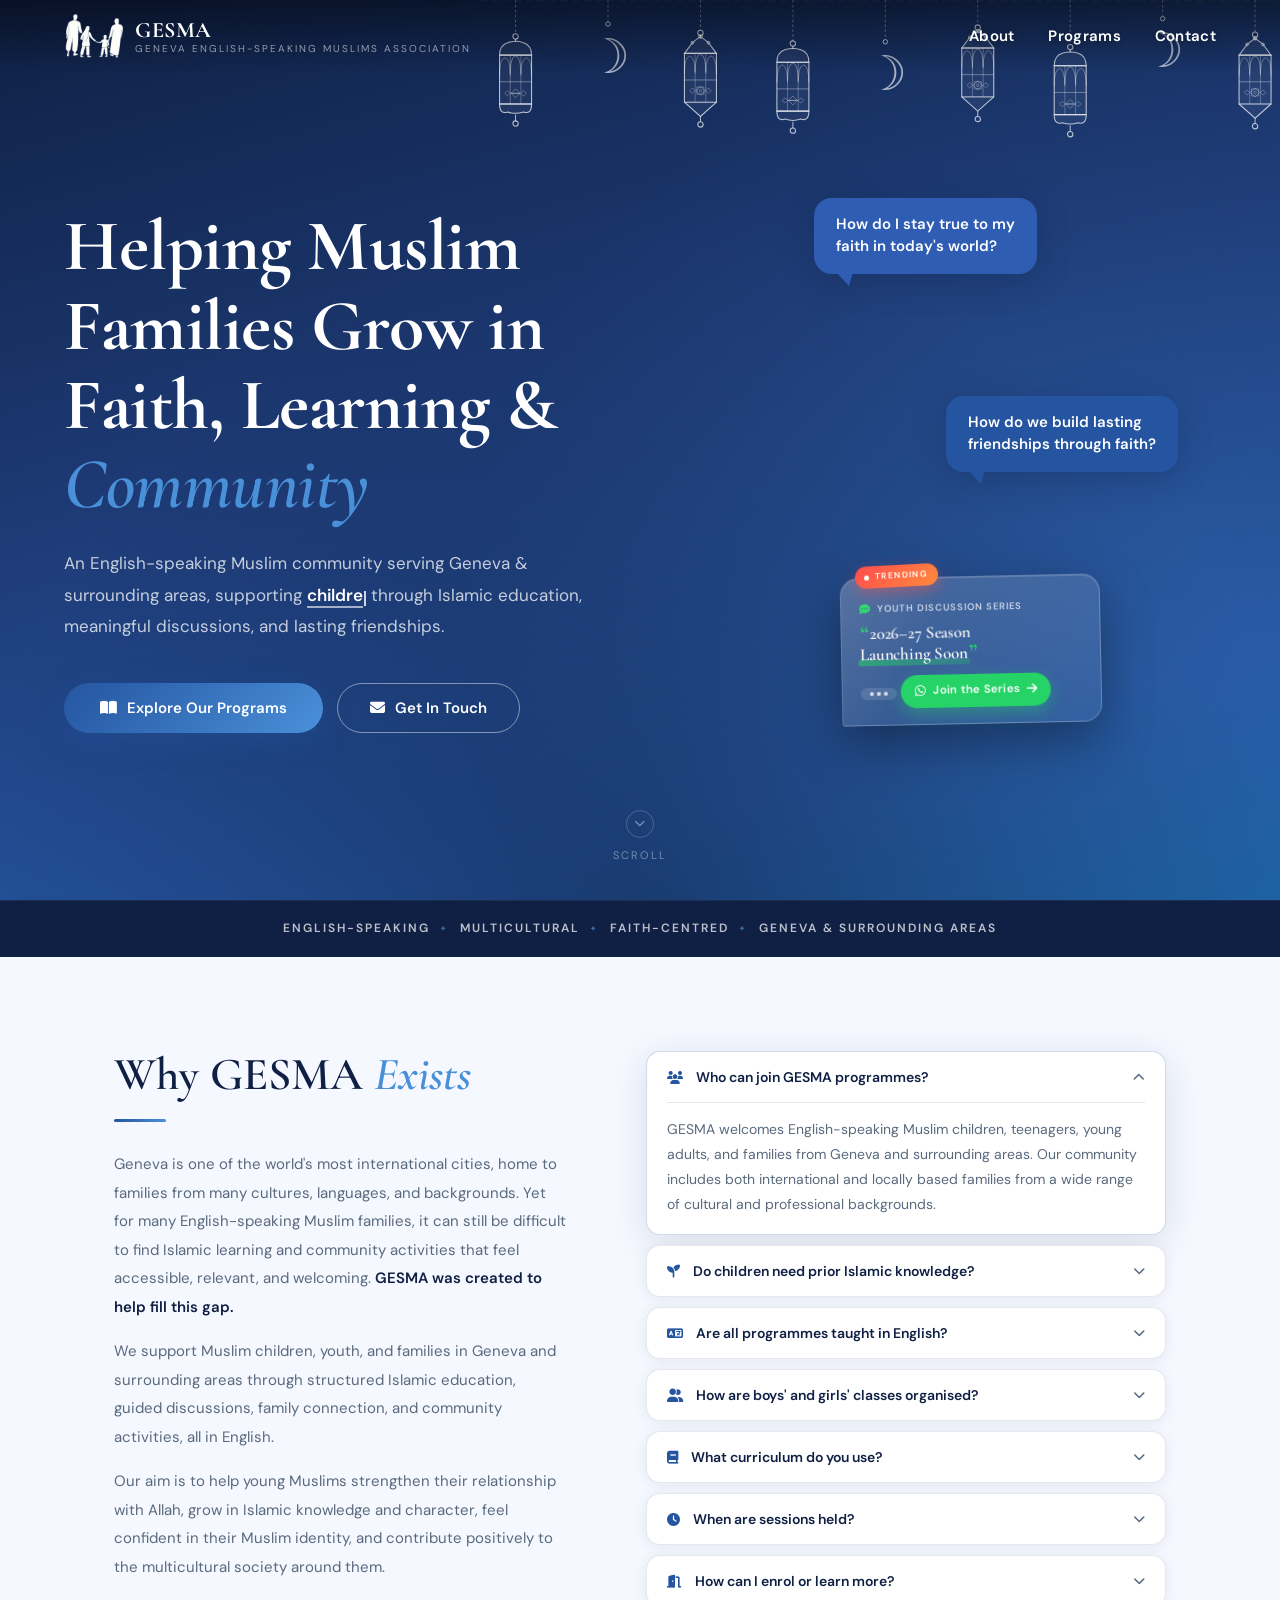
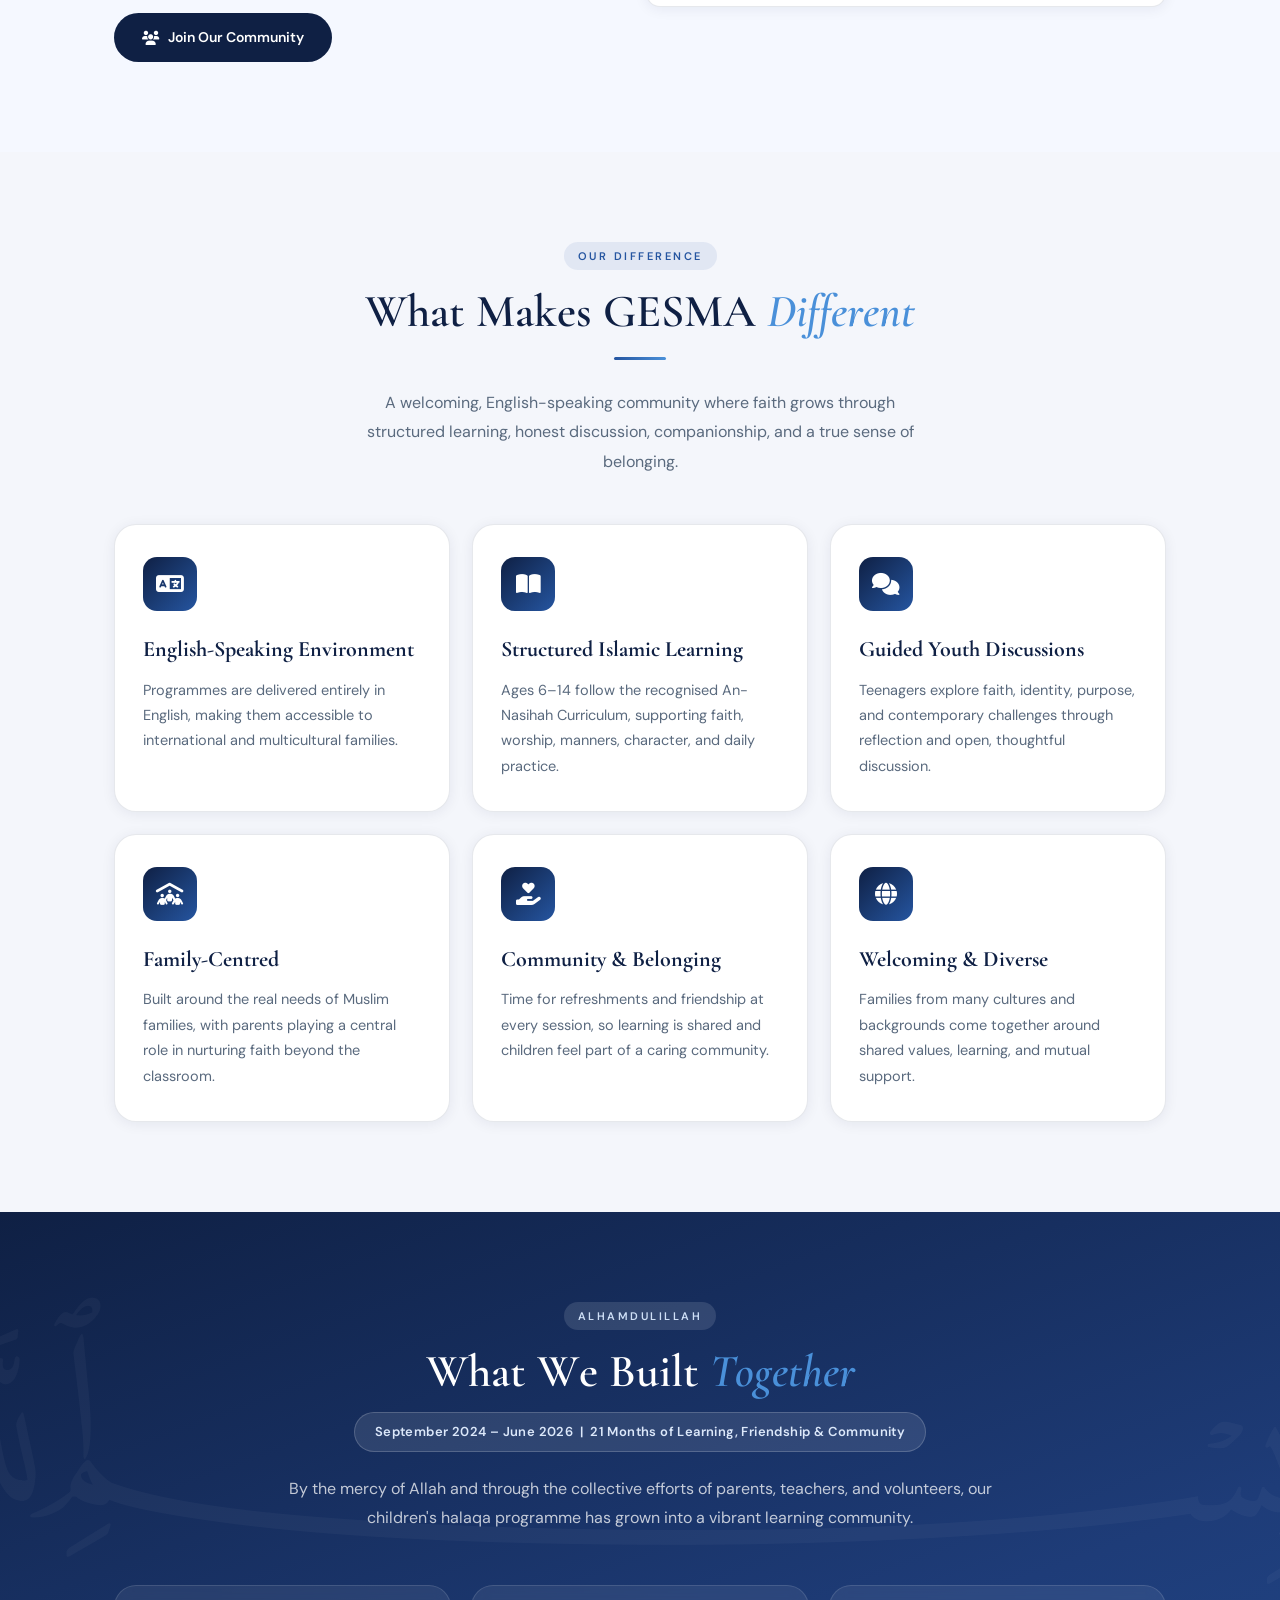
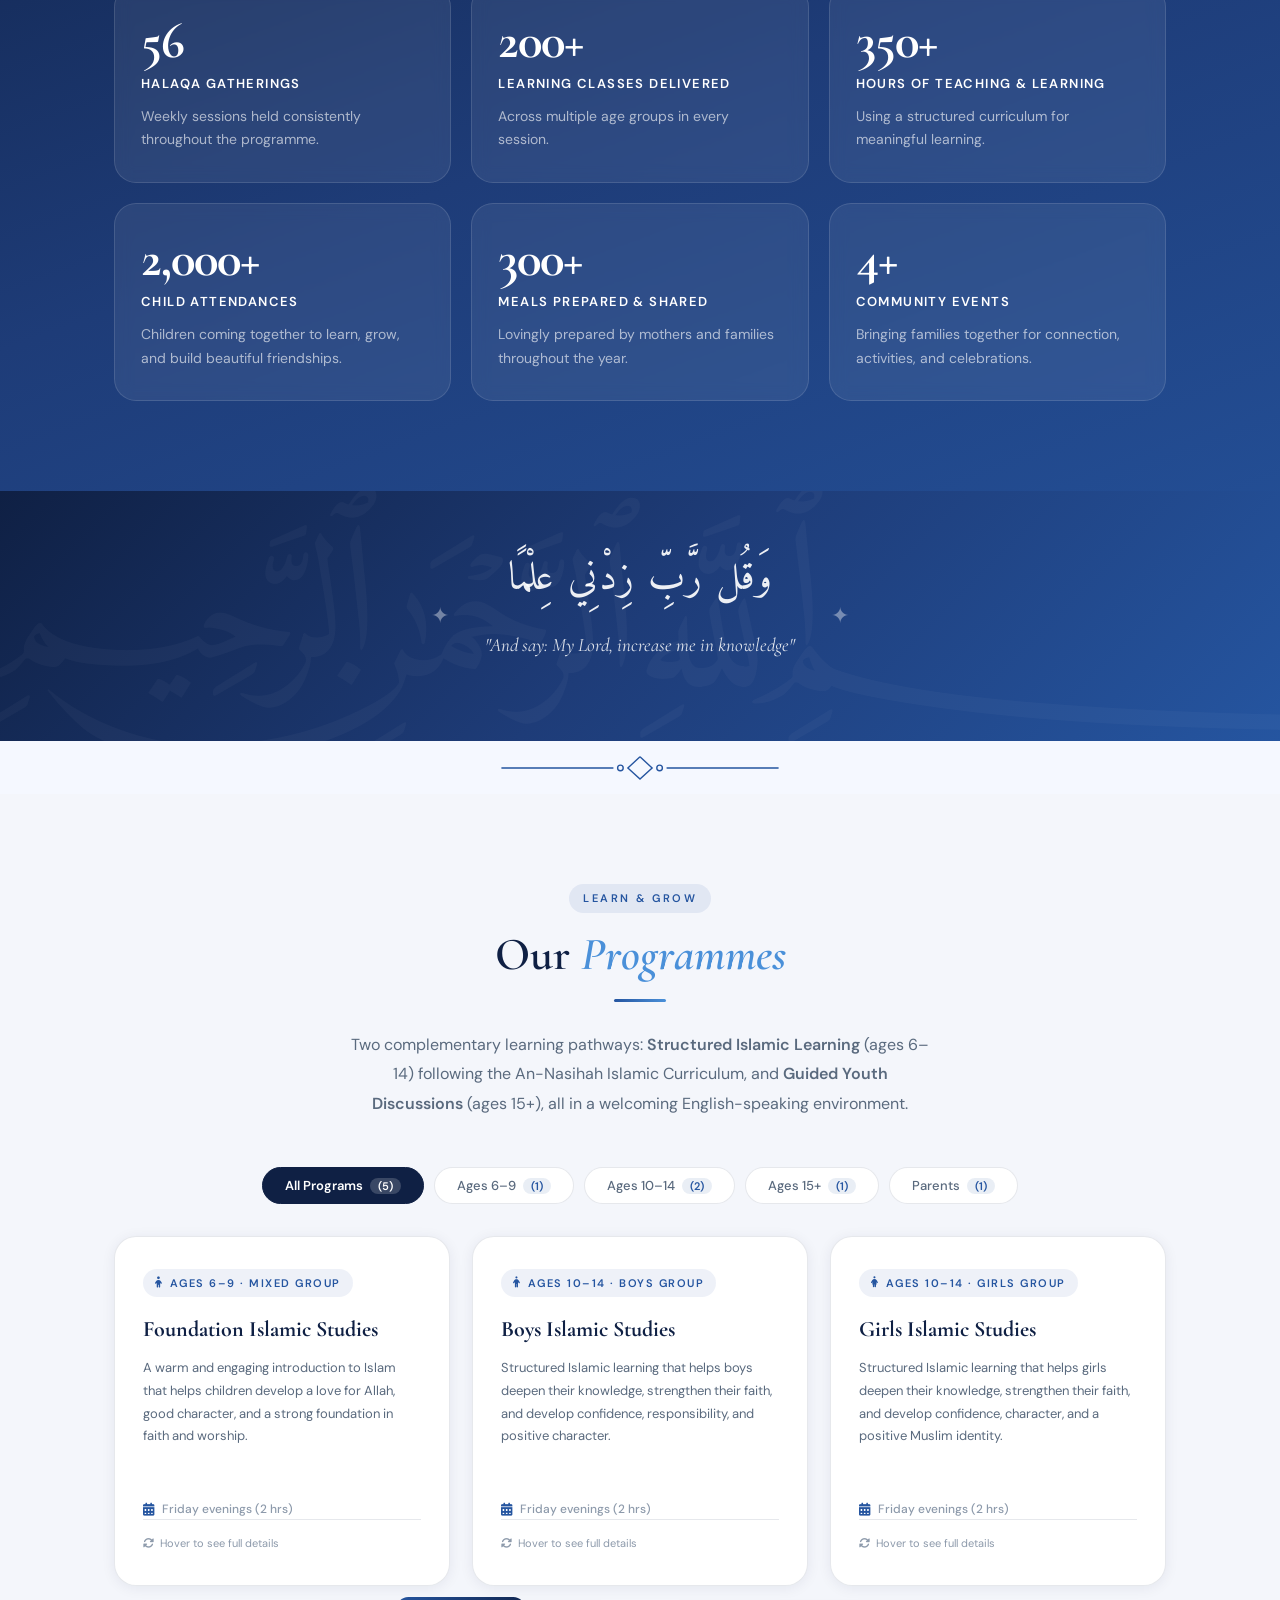
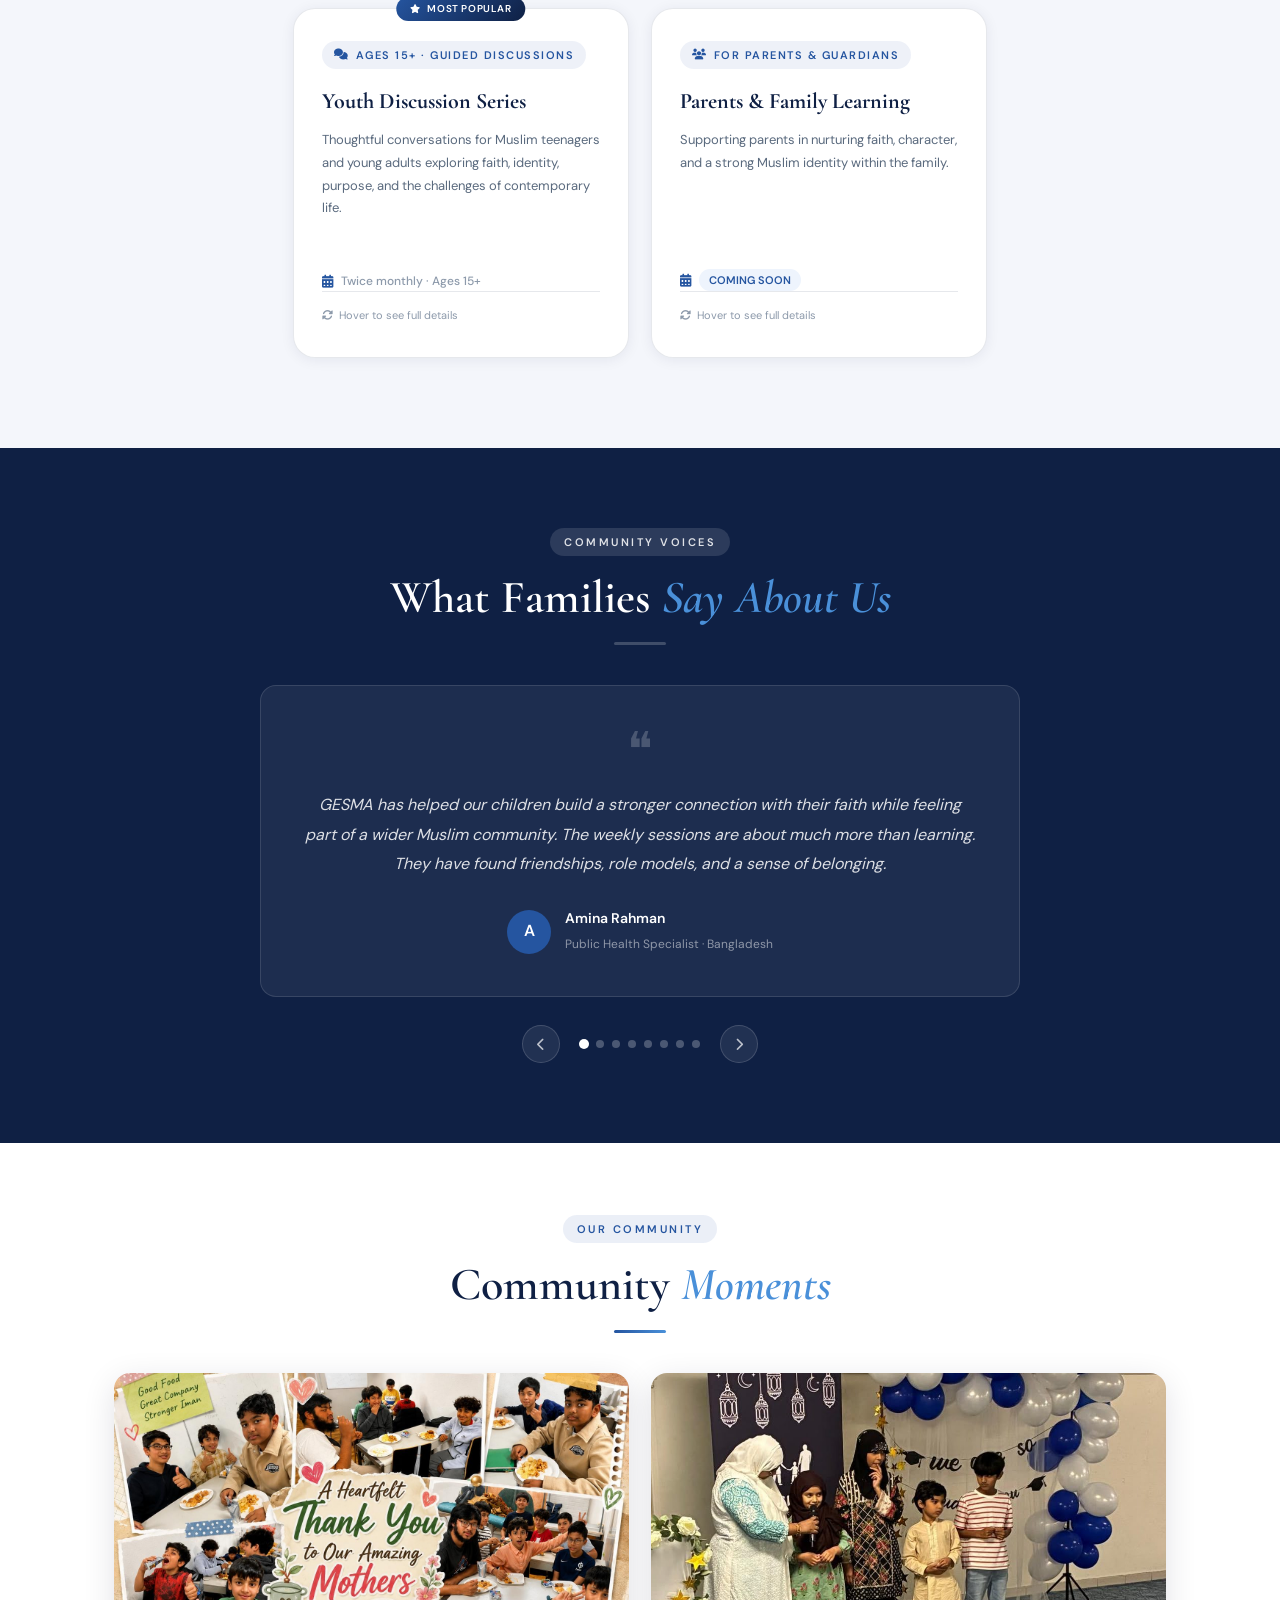
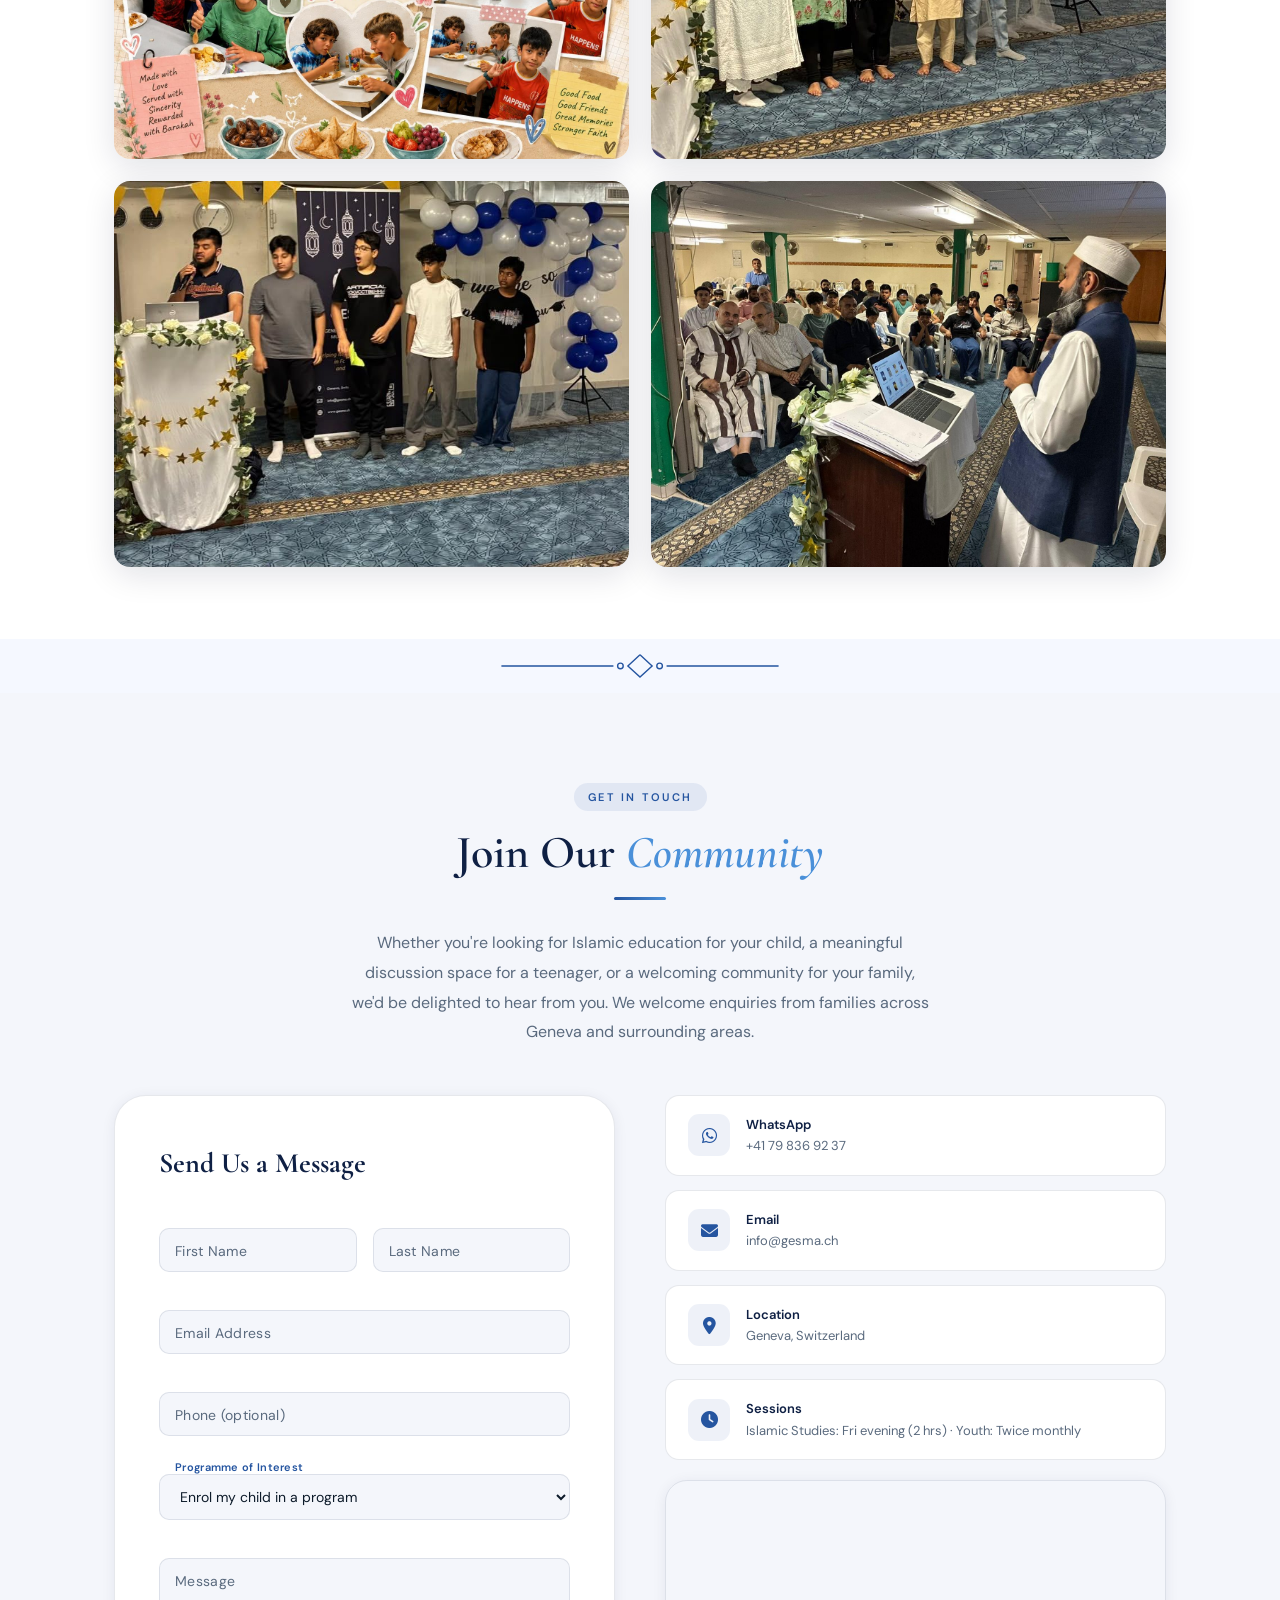
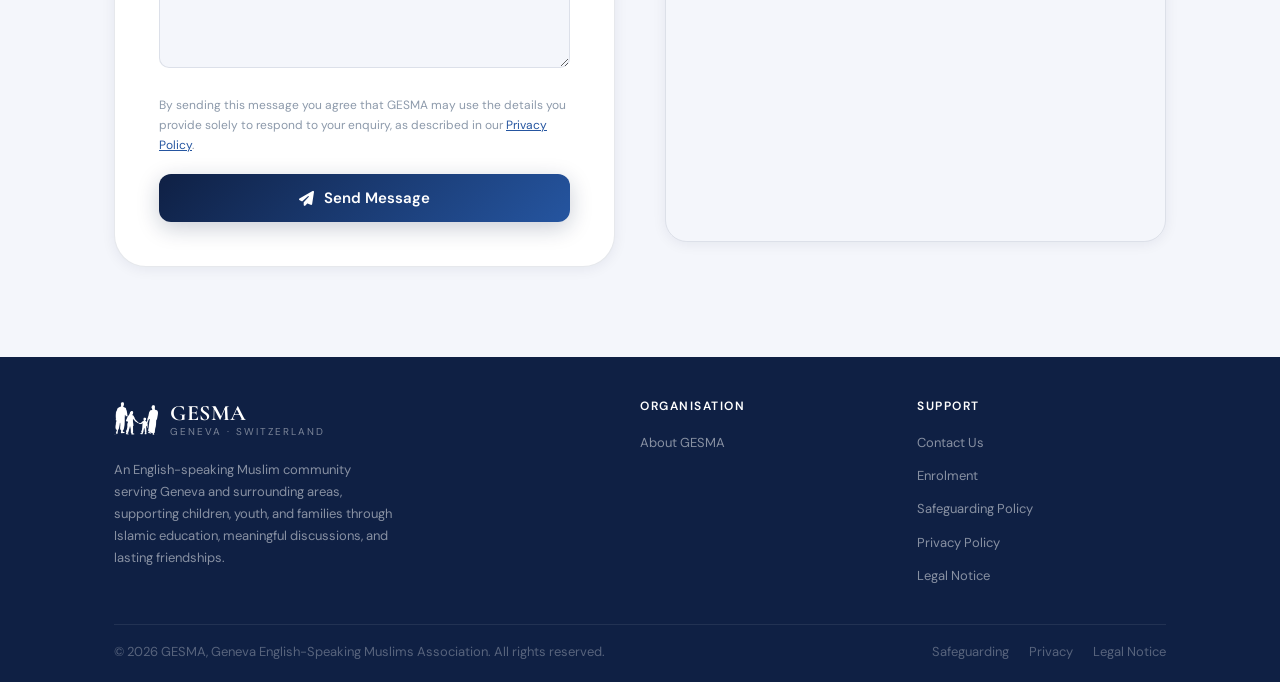
==== commit 0cbf4f13: "Fill the hero card's bottom row on phones The season announcement is a single short line, so the dot" ====
--- a/public/index.html
+++ b/public/index.html
@@ -56,7 +56,7 @@
 
   <link rel="stylesheet" href="assets/fonts/fonts.css" />
   <link rel="stylesheet" href="assets/fontawesome/css/all.min.css" />
-  <link rel="stylesheet" href="style.css?v=2">
+  <link rel="stylesheet" href="style.css?v=3">
 </head>
 
 <body>
--- a/public/style.css
+++ b/public/style.css
@@ -791,15 +791,25 @@
         margin: 0 0 9px;
     }
     .hsc-hl::after { height: 5px; bottom: 0; }
+    /* On a phone the bubble is a fixed 320px, but the dots and the
+       button only fill about two thirds of the bottom row, leaving the
+       right side of the card visibly empty. Give each its own line and
+       let the button span the card: no dead space, and a full-width tap
+       target instead of a 148px one. */
     .hsc-typing {
+        display: flex;
+        width: fit-content;
         padding: 4px 8px;
-        margin-bottom: 10px;
+        margin-bottom: 9px;
         gap: 3px;
     }
     .hsc-typing span { width: 4px; height: 4px; }
     .hsc-cta {
-        font-size: 11.5px;
-        padding: 7px 13px 7px 14px;
+        display: flex;
+        width: 100%;
+        justify-content: center;
+        font-size: 12px;
+        padding: 10px 14px;
         gap: 7px;
     }
     .hsc-cta i { font-size: 12px; }
